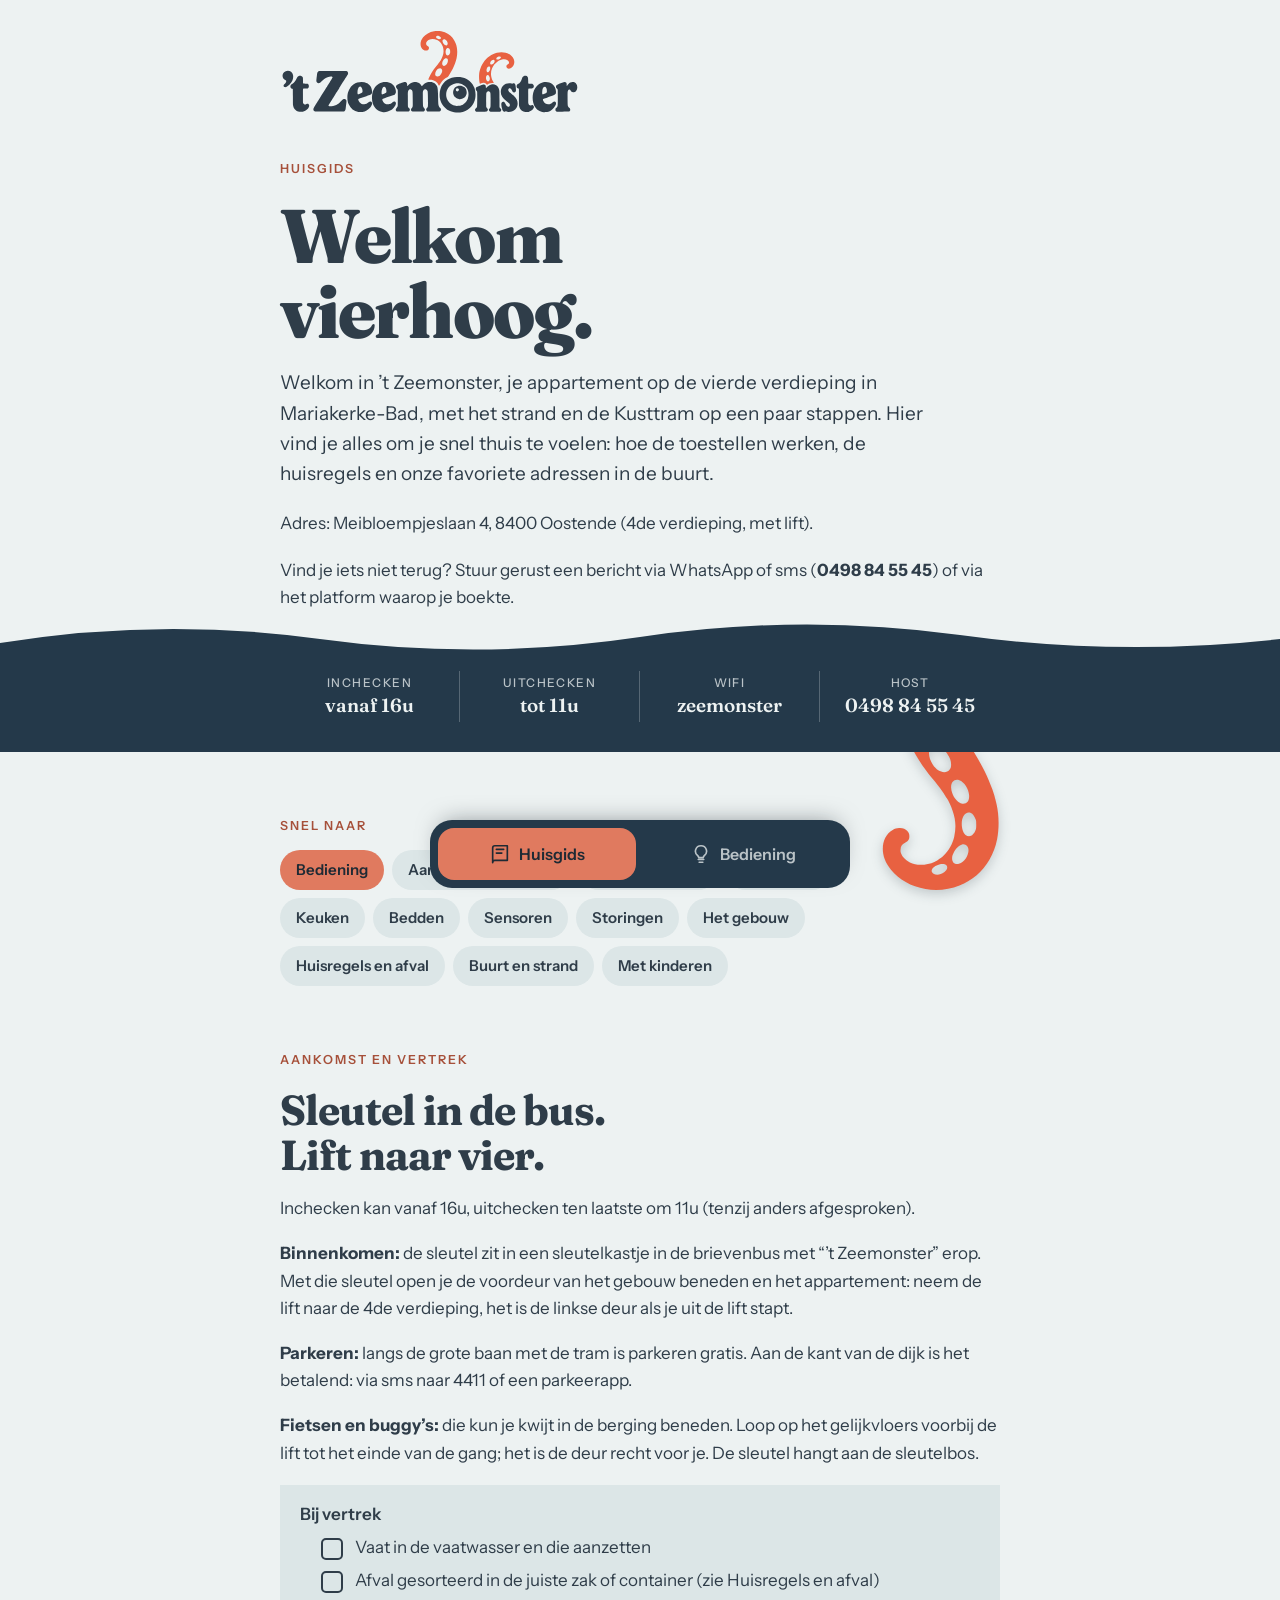
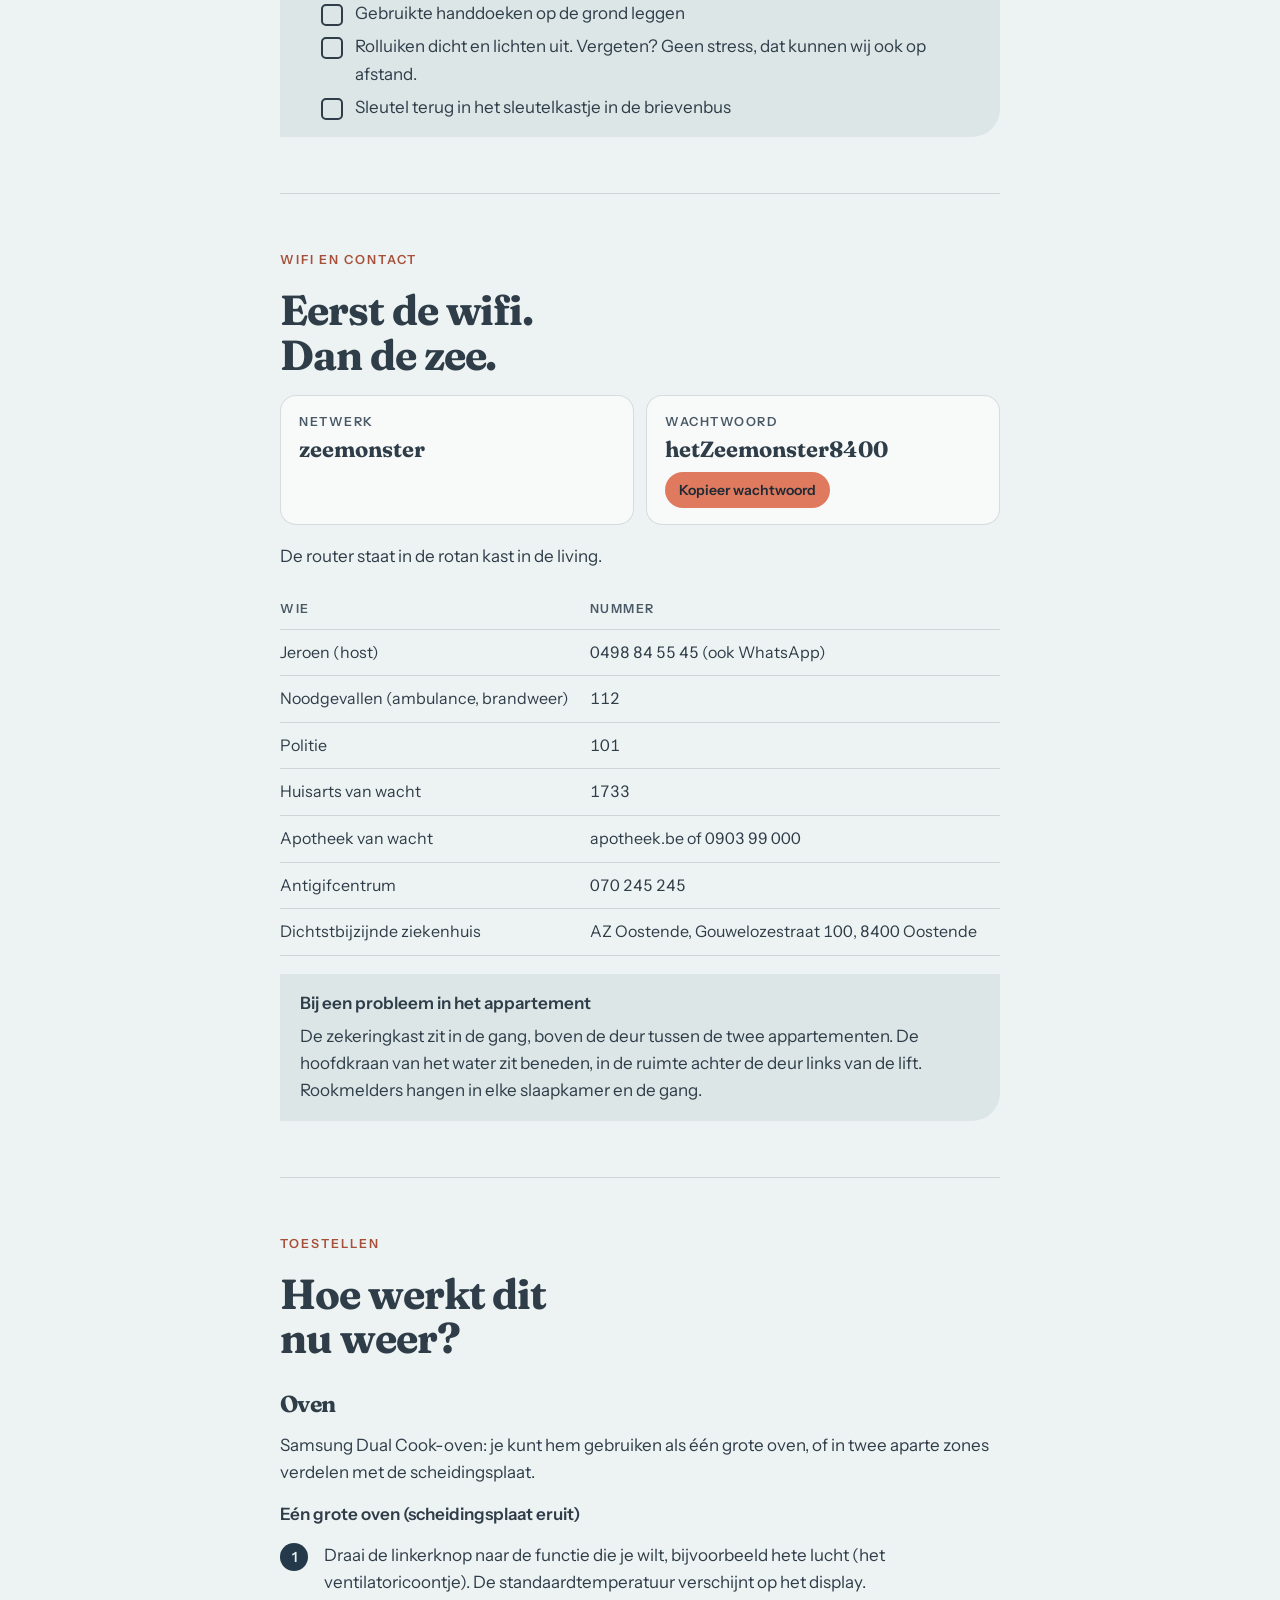
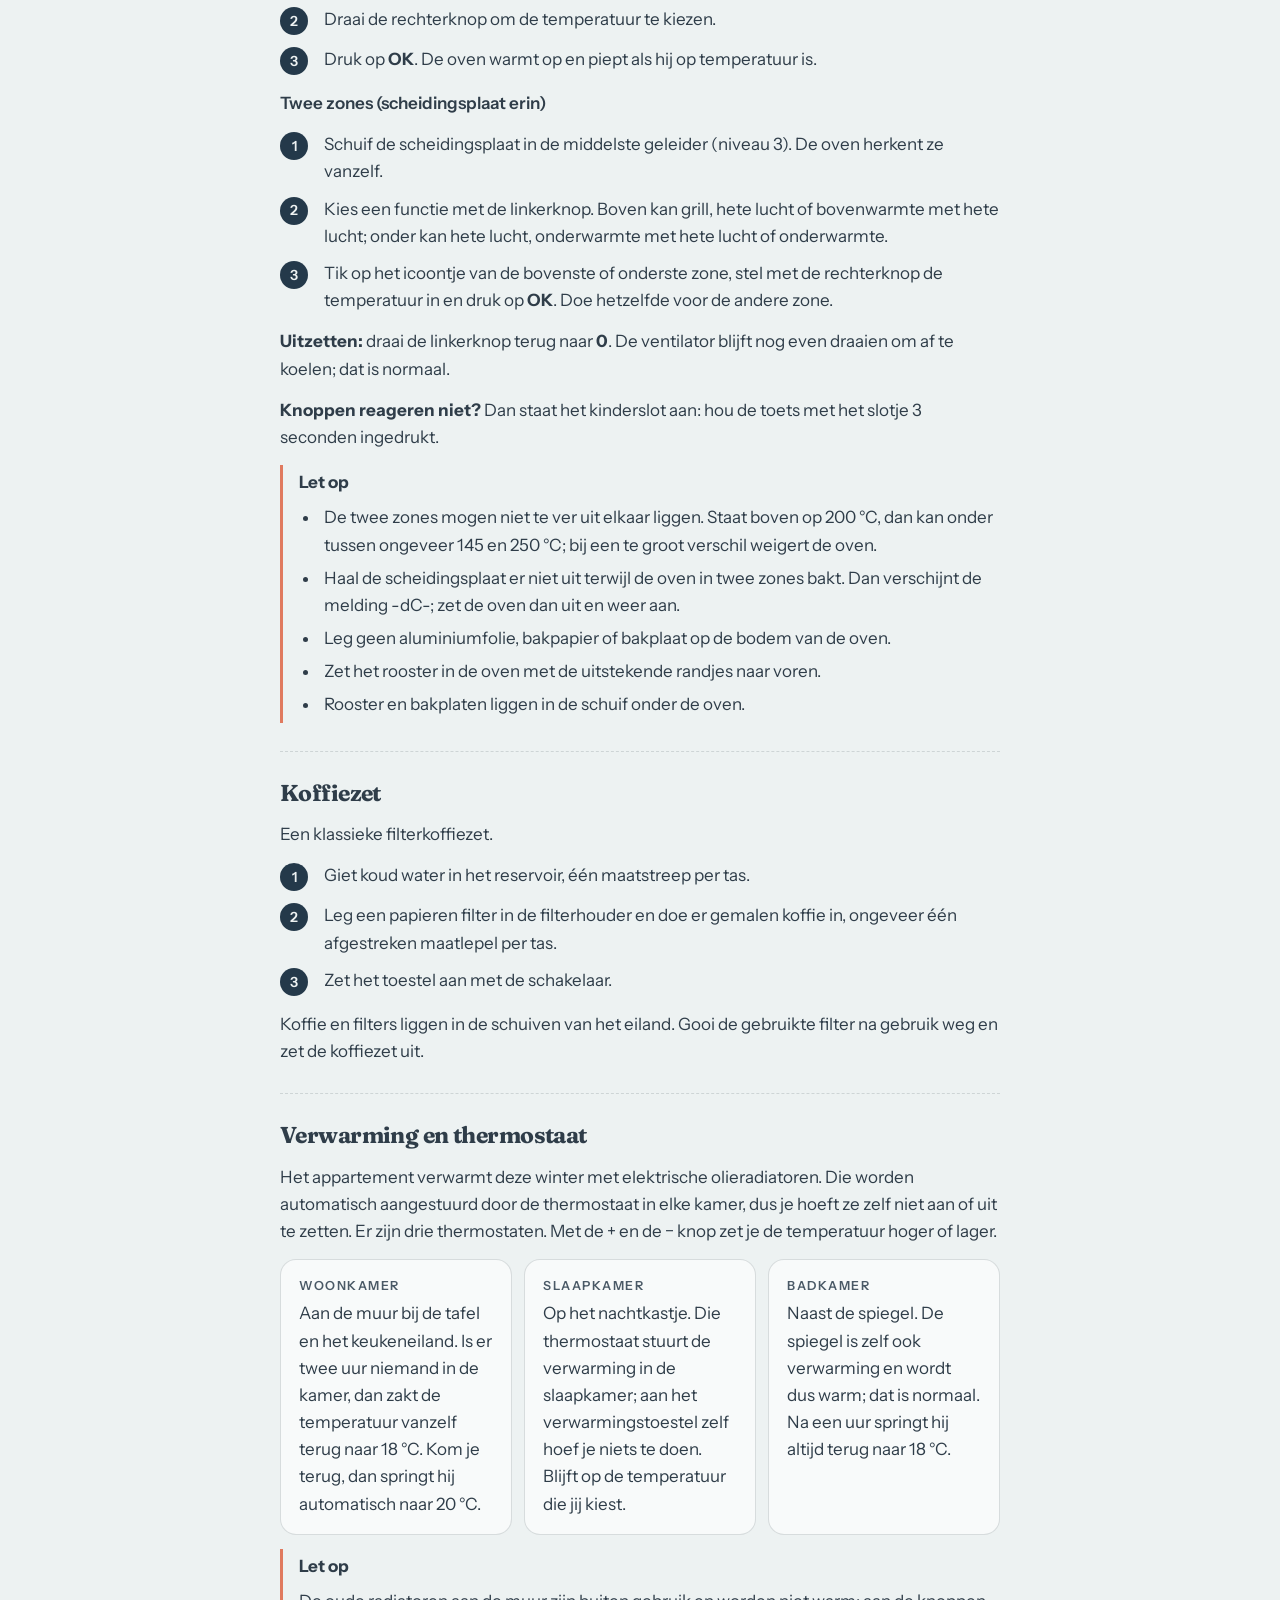
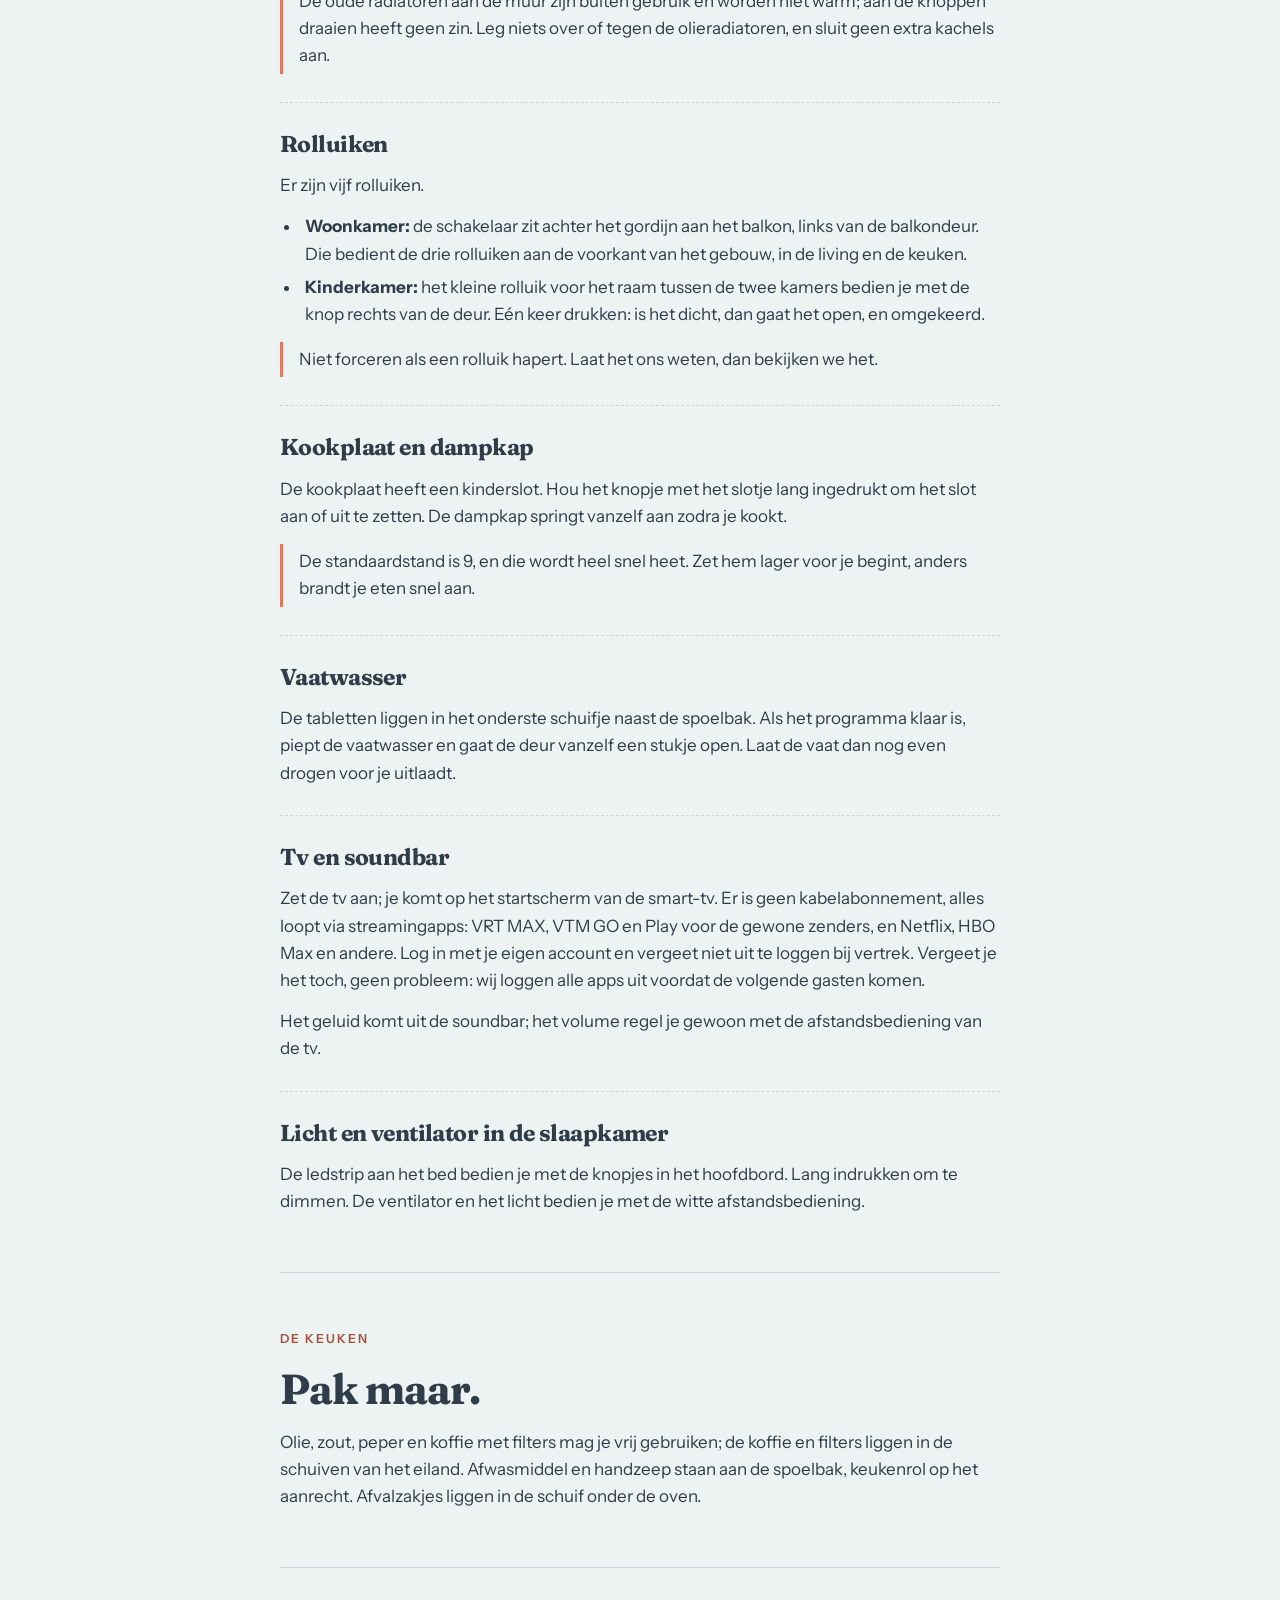
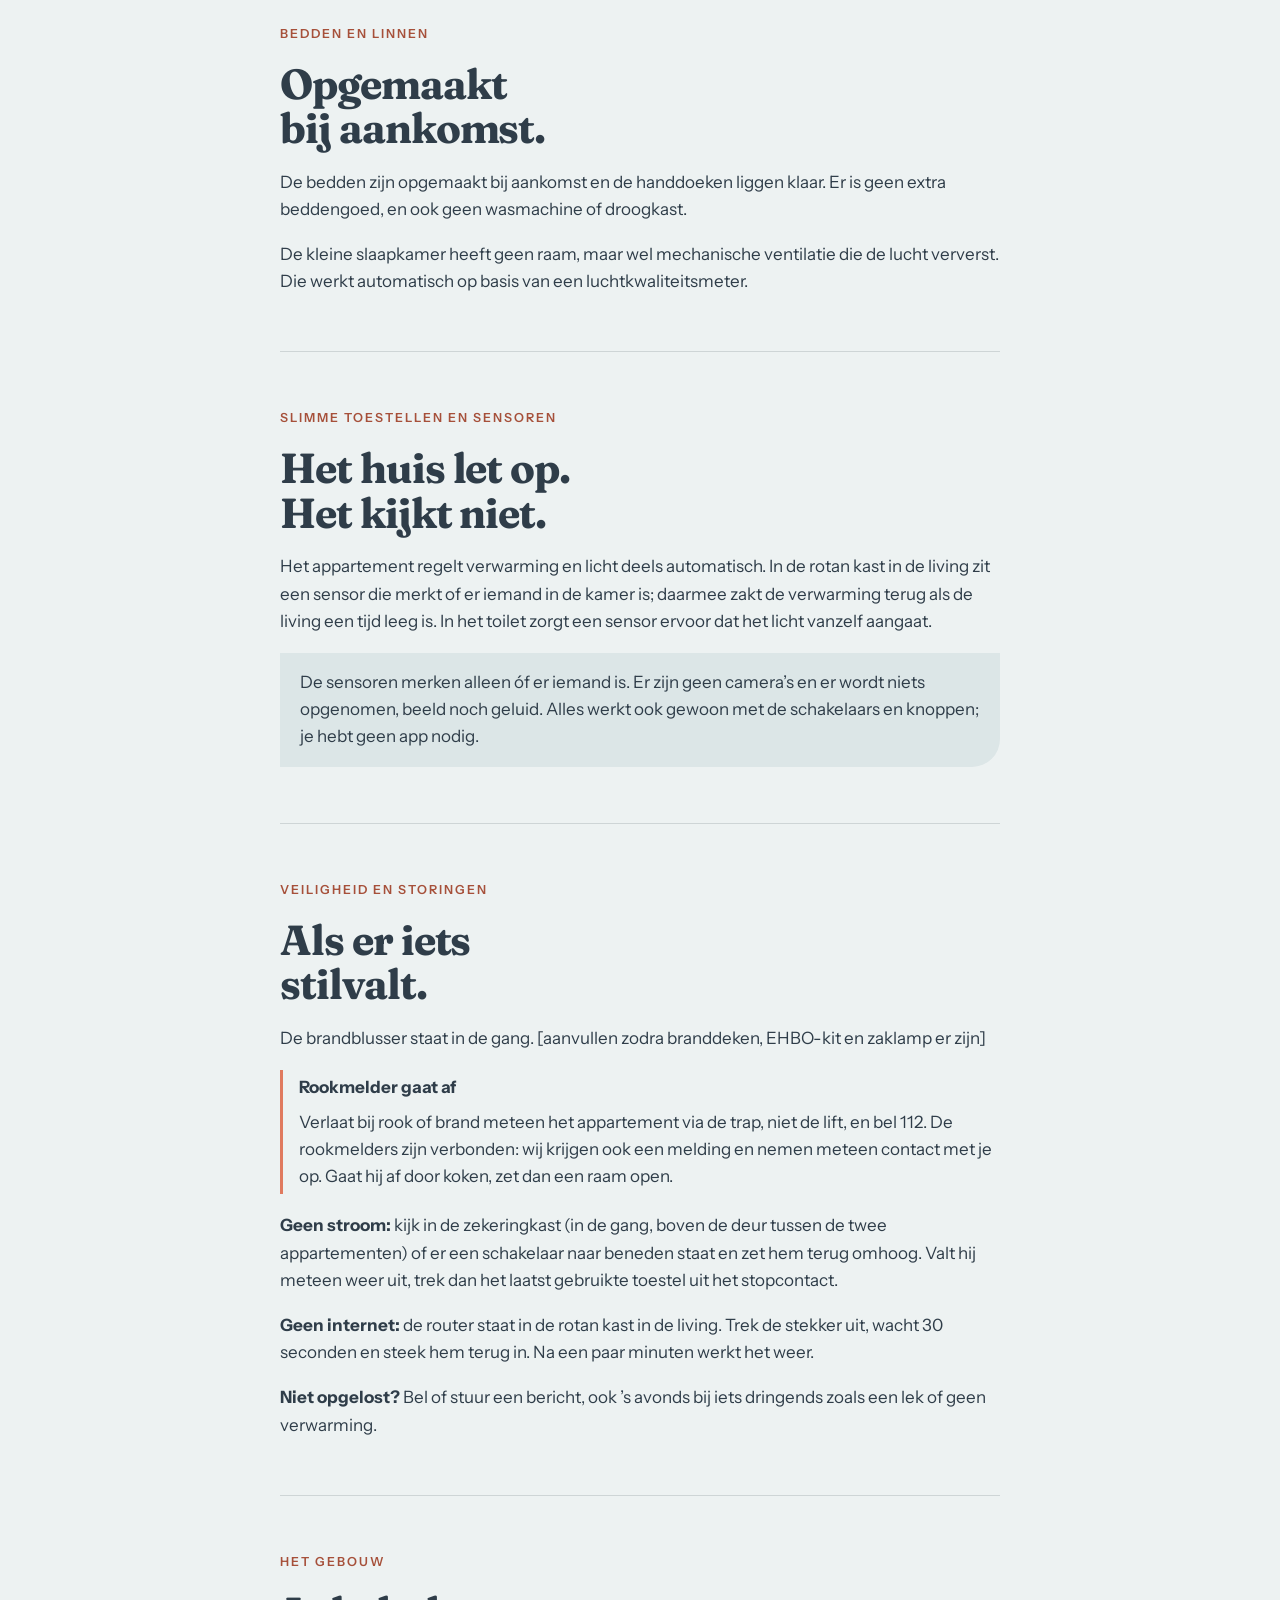
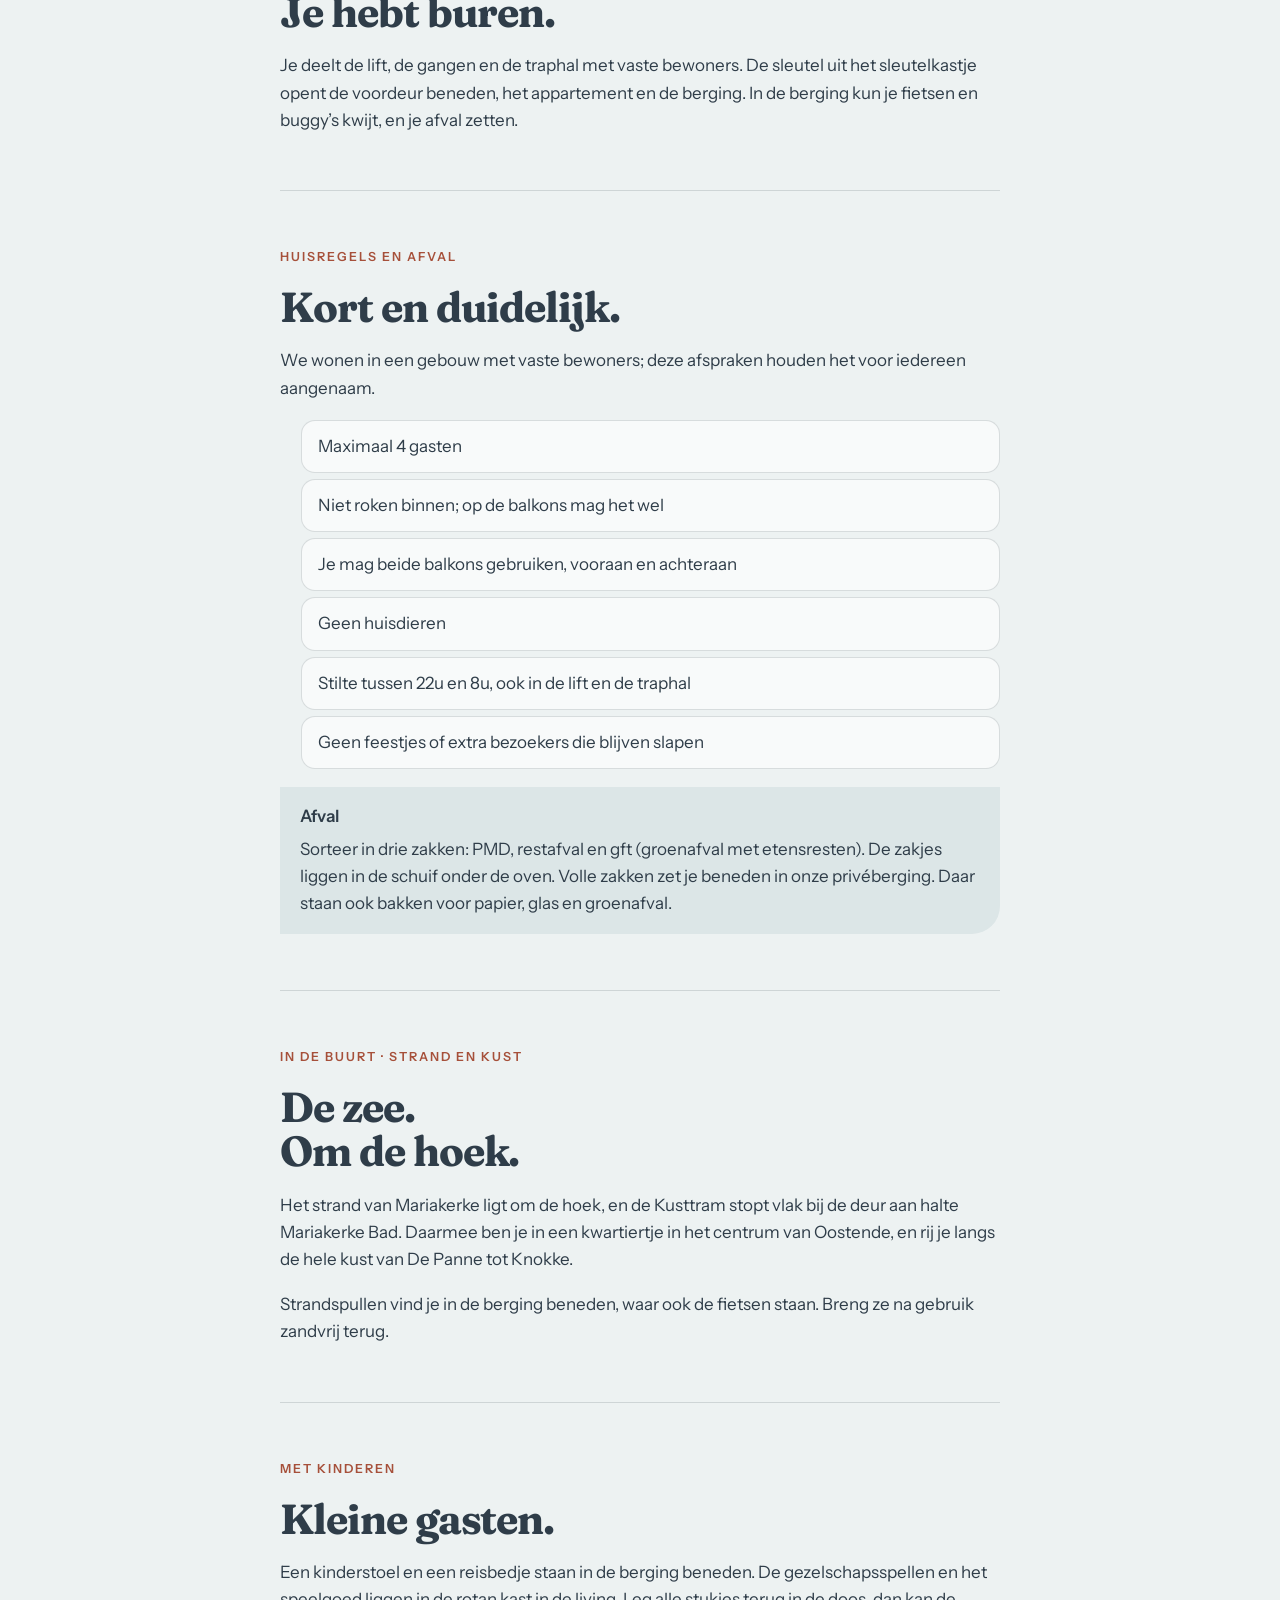
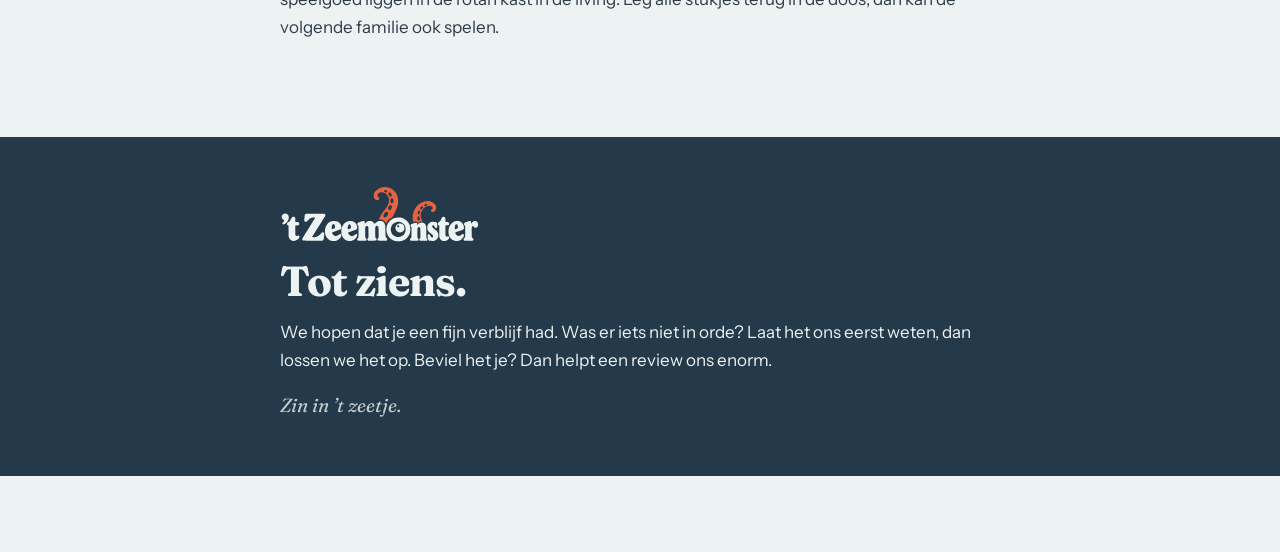
==== www/huisgids.html @ e513817e "feat: gastpagina integration Home Assistant integration that lets guests control a whitelisted set o" ====
<!doctype html><html><head><meta charset=utf8><meta name=viewport content="width=device-width,initial-scale=1,viewport-fit=cover"><style>:root{color-scheme:light;box-sizing:border-box;padding-top:env(safe-area-inset-top,0px);padding-bottom:env(safe-area-inset-bottom,0px)}html{scroll-padding-top:env(safe-area-inset-top,0px)}body{margin:0;padding:0;font:14px -apple-system,BlinkMacSystemFont,sans-serif;background:#fff;color:#000}img{max-width:100%}[hidden]:not([hidden=until-found i]){display:none!important}</style></head><body>
<title>Huisgids ’t Zeemonster</title>
<meta name="claude:viewport-fit-sides" content="cover">
<link rel="preconnect" href="https://fonts.googleapis.com">
<link rel="stylesheet" href="https://fonts.googleapis.com/css2?family=Fraunces:ital,opsz,wght,SOFT@0,9..144,400..900,0..100;1,9..144,400..900,0..100&family=Instrument+Sans:wght@400;500;600&display=swap">
<style>
/* Layout: één smalle leeskolom zoals een gids op tafel; navy band met feiten bovenaan, tentakel eronder, secties als rustige blokken met één accent */
:root{
  --bg:#EDF2F2; --surface:#DCE6E7; --card:#F8FAFA; --ink:#2F3D49; --ink-soft:#4A5966;
  --band:#24394A; --band-text:#EDF2F2; --coral:#E07A5F; --coral-ink:#1E2A34; --terra:#A6503A;
  --rule:rgba(47,61,73,.16); --mist:#B3C4C8;
  --f-display:'Fraunces',Georgia,'Times New Roman',serif;
  --f-body:'Instrument Sans','Helvetica Neue',Arial,system-ui,sans-serif;
}
@media (prefers-color-scheme: dark){:root:not([data-theme="light"]){
  --bg:#1B2A36; --surface:#22384A; --card:#263E51; --ink:#E6EEEF; --ink-soft:#B5C4CA;
  --band:#13212B; --band-text:#E6EEEF; --coral:#E8866C; --coral-ink:#1E2A34; --terra:#EE9A80;
  --rule:rgba(230,238,239,.16); --mist:#5F7884; color-scheme:dark }}
:root[data-theme="dark"]{
  --bg:#1B2A36; --surface:#22384A; --card:#263E51; --ink:#E6EEEF; --ink-soft:#B5C4CA;
  --band:#13212B; --band-text:#E6EEEF; --coral:#E8866C; --coral-ink:#1E2A34; --terra:#EE9A80;
  --rule:rgba(230,238,239,.16); --mist:#5F7884; color-scheme:dark }
*{box-sizing:border-box}
body{background:var(--bg);color:var(--ink);font-family:var(--f-body);font-size:17px;line-height:1.6;-webkit-font-smoothing:antialiased}
a{color:inherit}
:focus-visible{outline:2px solid var(--terra);outline-offset:3px;border-radius:4px}
.wrap{max-width:760px;margin:0 auto;padding-left:max(20px,env(safe-area-inset-left,0px));padding-right:max(20px,env(safe-area-inset-right,0px))}
h1,h2,h3{font-family:var(--f-display);font-variation-settings:'SOFT' 30,'WONK' 0;letter-spacing:-.025em;text-wrap:balance;margin:0}
h1{font-weight:800;font-size:clamp(44px,9vw,76px);line-height:.98}
h2{font-weight:700;font-size:clamp(30px,5.4vw,42px);line-height:1.06}
h3{font-weight:700;font-size:23px;line-height:1.2}
.label{font-size:12.5px;font-weight:600;letter-spacing:.16em;text-transform:uppercase;color:var(--terra);margin:0}
.dry{font-family:var(--f-display);font-style:italic;font-size:19px;color:var(--ink-soft);margin:0}
p{margin:0}
.logo{display:block;width:min(300px,70vw);height:auto;color:var(--ink)}
header.top{padding-block:28px 40px}
.hero{display:grid;gap:20px;margin-top:44px}
.hero p.lead{font-size:19px;max-width:34em}
/* band */
.band{position:relative;z-index:2;background:var(--band);color:var(--band-text)}
.band svg.wave{position:absolute;left:0;right:0;top:-38px;width:100%;height:40px;display:block}
.facts{display:grid;grid-template-columns:repeat(4,minmax(0,1fr));padding-block:20px 30px;font-family:var(--f-display);font-weight:600;font-size:19px;line-height:1.25;text-align:center}
.facts>div{padding:4px 10px;border-right:1px solid rgba(237,242,242,.25)}
.facts>div:last-child{border-right:0}
.facts small{display:block;font-family:var(--f-body);font-weight:500;font-size:12px;letter-spacing:.12em;text-transform:uppercase;opacity:.75;margin-bottom:4px}
.tentwrap{position:relative;z-index:1;height:0}
.tent{position:absolute;right:max(24px,calc(50% - 360px));top:-36px;width:118px;height:auto;transform-origin:50% 0;filter:drop-shadow(0 4px 6px rgba(20,33,43,.2))}
@media (prefers-reduced-motion:no-preference){.tent{animation:sway 5s ease-in-out infinite}@keyframes sway{0%,100%{transform:rotate(-3deg)}50%{transform:rotate(4deg)}}}
/* inhoud */
nav.toc{padding-block:64px 8px}
nav.toc ul{list-style:none;margin:14px 0 0;padding:0;display:flex;flex-wrap:wrap;gap:8px;max-width:calc(100% - 150px)}
nav.toc a{display:inline-flex;align-items:center;min-height:40px;padding:0 16px;border-radius:999px;background:var(--surface);text-decoration:none;font-size:15px;font-weight:600}
nav.toc a:hover{background:var(--mist)}
main{display:flex;flex-direction:column}
section.s{padding-block:56px;border-top:1px solid var(--rule);display:flex;flex-direction:column;gap:18px;scroll-margin-top:12px}
section.s:first-child{border-top:0}
.s ul,.s ol{margin:0;padding-left:1.25em;display:flex;flex-direction:column;gap:6px}
.s li{padding-left:.2em}
.note{background:var(--surface);border-radius:0 0 28px 0;padding:16px 20px;display:flex;flex-direction:column;gap:6px}
.note b{font-weight:600}
.sub{display:flex;flex-direction:column;gap:14px;padding-top:12px}
.sub+.sub{border-top:1px dashed var(--rule);padding-top:28px;margin-top:10px}
.mode{font-weight:600}
ol.steps{list-style:none;padding:0;counter-reset:st;gap:10px}
ol.steps li{counter-increment:st;position:relative;padding:0 0 0 44px;min-height:30px}
ol.steps li::before{content:counter(st);position:absolute;left:0;top:0;width:28px;height:28px;border-radius:999px;background:var(--band);color:var(--band-text);display:grid;place-items:center;font-size:14px;font-weight:600;margin-top:1px}
.check{list-style:none;padding:0}
.check li{position:relative;padding:0 0 0 34px}
.check li::before{content:"";position:absolute;left:0;top:0;width:18px;height:18px;border:2px solid var(--ink);border-radius:5px;margin-top:4px}
.key{display:grid;grid-template-columns:repeat(auto-fit,minmax(min(210px,100%),1fr));gap:12px}
.key>div{background:var(--card);border:1px solid var(--rule);border-radius:16px;padding:16px 18px;display:flex;flex-direction:column;gap:4px;min-width:0}
.key small{font-size:12.5px;font-weight:600;letter-spacing:.12em;text-transform:uppercase;color:var(--ink-soft)}
.key strong{font-family:var(--f-display);font-weight:700;font-size:22px;line-height:1.2;overflow-wrap:anywhere}
.copy{align-self:flex-start;margin-top:6px;min-height:36px;padding:0 14px;border-radius:999px;border:0;background:var(--coral);color:var(--coral-ink);font:600 14px var(--f-body);cursor:pointer}
.tablewrap{overflow-x:auto}
table{border-collapse:collapse;width:100%;font-size:16px}
th,td{text-align:left;padding:10px 12px 10px 0;border-bottom:1px solid var(--rule);vertical-align:top}
th{font-size:12.5px;font-weight:600;letter-spacing:.12em;text-transform:uppercase;color:var(--ink-soft)}
td:last-child{font-variant-numeric:tabular-nums}
.warn{border-left:3px solid var(--coral);padding:4px 0 4px 16px;display:flex;flex-direction:column;gap:8px}
.warn ul{gap:6px}
.rules{list-style:none;padding:0;display:grid;grid-template-columns:repeat(auto-fit,minmax(min(260px,100%),1fr));gap:10px}
.rules li{background:var(--card);border:1px solid var(--rule);border-radius:14px;padding:12px 16px}
footer{background:var(--band);color:var(--band-text);margin-top:40px}
footer .wrap{padding-block:48px 56px;display:flex;flex-direction:column;gap:16px}
footer .logo{color:var(--band-text);width:200px}
@media (max-width:620px){
  .facts{grid-template-columns:1fr 1fr;row-gap:14px}
  .facts>div:nth-child(2){border-right:0}
  .tent{width:84px}
  nav.toc ul{max-width:calc(100% - 96px)}
  section.s{padding-block:44px}
}
/* ===== Bediening ===== */
:root{--on:#E07A5F; --on-soft:rgba(224,122,95,.16); --on-text:#1E2A34; --tile:#F8FAFA; --tile-off:#E4ECED; --dim:#8A979F; --ok:#4E7F6A}
@media (prefers-color-scheme: dark){:root:not([data-theme="light"]){--on:#E8866C; --on-soft:rgba(232,134,108,.22); --on-text:#1E1612; --tile:#223646; --tile-off:#1E3040; --dim:#7F909A; --ok:#7FB59C}}
:root[data-theme="dark"]{--on:#E8866C; --on-soft:rgba(232,134,108,.22); --on-text:#1E1612; --tile:#223646; --tile-off:#1E3040; --dim:#7F909A; --ok:#7FB59C}
nav.toc a.toc-hot{background:var(--coral);color:var(--coral-ink)}
nav.toc a.toc-hot:hover{background:var(--coral);filter:brightness(1.05)}
#bediening-sectie{gap:22px}
.ctl-btn{font:600 15px var(--f-body);color:inherit;cursor:pointer;-webkit-tap-highlight-color:transparent}
.ctl-btn:disabled{cursor:default}
.quick{display:grid;grid-template-columns:1fr 1fr;gap:12px}
.quick button{min-height:96px;border-radius:22px 22px 22px 6px;border:0;background:var(--band);color:var(--band-text);display:flex;flex-direction:column;align-items:flex-start;justify-content:space-between;gap:10px;padding:16px 18px;text-align:left}
.quick button:nth-child(2){background:var(--surface);color:var(--ink);border-radius:22px 22px 6px 22px}
.quick button span.t{font-family:var(--f-display);font-weight:700;font-size:22px;line-height:1.1}
.quick button span.d{font-size:13px;opacity:.8;font-weight:500}
.quick svg{width:26px;height:26px}
.quick button:active{transform:scale(.98)}
.rooms{display:flex;flex-direction:column;gap:14px}
.room{background:var(--surface);border-radius:22px;padding:16px;display:flex;flex-direction:column;gap:12px}
.room-head{display:flex;align-items:center;justify-content:space-between;gap:10px}
.room-head h3{font-size:21px}
.room-off{min-height:44px;padding:0 14px;border-radius:999px;border:1px solid var(--rule);background:transparent;font-size:14px}
.grid{display:grid;grid-template-columns:repeat(auto-fill,minmax(min(150px,100%),1fr));gap:10px}
.tile{position:relative;background:var(--tile);border:1px solid var(--rule);border-radius:16px;min-width:0;display:flex;flex-direction:column}
.tile.light .main{min-height:76px;border:0;background:transparent;border-radius:16px;padding:12px 14px;display:flex;flex-direction:column;align-items:flex-start;justify-content:space-between;gap:8px;text-align:left;width:100%}
.tile .ic{width:24px;height:24px;color:var(--dim)}
.tile .lbl{font-weight:600;font-size:15px;line-height:1.2}
.tile .st{font-size:13px;color:var(--ink-soft);font-weight:500}
.tile.is-on{background:var(--on-soft);border-color:transparent}
.tile.is-on .ic{color:var(--on)}
.tile.is-on .main .dot{background:var(--on);box-shadow:0 0 12px var(--on)}
.dot{position:absolute;top:14px;right:14px;width:10px;height:10px;border-radius:999px;background:var(--rule)}
.dimrow{display:flex;align-items:center;gap:8px;padding:0 14px 12px}
.dimrow input{flex:1;min-width:0;accent-color:var(--on);height:28px}
.dimrow output{font-size:12.5px;color:var(--ink-soft);min-width:34px;text-align:right;font-variant-numeric:tabular-nums}
.tile.na{opacity:.55;background:var(--tile-off)}
.tile.na .st{color:var(--ink-soft)}
.tile.cover,.tile.climate,.radio{padding:12px 14px;gap:10px}
.tile.cover{grid-column:1 / -1}
.tile.light:not(.is-on) .dimrow{display:none}
.radio .ic{width:24px;height:24px;color:var(--ink-soft)}
.seg{display:grid;grid-template-columns:repeat(3,1fr);gap:6px}
.seg button{min-height:44px;border-radius:12px;border:1px solid var(--rule);background:transparent;font-size:14px}
.seg button[aria-pressed="true"]{background:var(--band);color:var(--band-text);border-color:transparent}
.bar{height:6px;border-radius:999px;background:var(--tile-off);overflow:hidden}
.bar i{display:block;height:100%;background:var(--ink-soft);border-radius:999px;transition:width .4s}
.tile.climate{grid-column:1 / -1}
.clim{display:grid;grid-template-columns:minmax(0,1fr) auto;align-items:center;gap:12px}
.clim .now{font-family:var(--f-display);font-weight:700;font-size:40px;line-height:1;font-variant-numeric:tabular-nums}
.clim .now{white-space:nowrap}.clim .now small{font-size:18px}
.clim .set{display:flex;align-items:center;gap:8px;justify-self:end}
.clim .set button{width:48px;height:48px;border-radius:999px;border:1px solid var(--rule);background:transparent;font-size:22px;line-height:1}
.clim .set output{min-width:64px;text-align:center;font-weight:600;font-size:18px;font-variant-numeric:tabular-nums}
.clim-foot{display:flex;align-items:center;justify-content:space-between;gap:10px}
.heat{font-size:13px;font-weight:600;color:var(--on);display:inline-flex;align-items:center;gap:6px}
.heat::before{content:"";width:8px;height:8px;border-radius:999px;background:var(--on)}
.idle{font-size:13px;color:var(--ink-soft)}
.toggle{min-height:44px;padding:0 16px;border-radius:999px;border:1px solid var(--rule);background:transparent;font-size:14px}
.toggle[aria-pressed="true"]{background:var(--on);color:var(--on-text);border-color:transparent}
.radio{background:var(--tile);border:1px solid var(--rule);border-radius:16px;display:flex;flex-direction:column}
.stations{display:flex;flex-wrap:wrap;gap:8px}
.stations button{min-height:44px;padding:0 14px;border-radius:999px;border:1px solid var(--rule);background:transparent;font-size:14px}
.stations button[aria-pressed="true"]{background:var(--on);color:var(--on-text);border-color:transparent}
.radio-row{display:flex;align-items:center;justify-content:space-between;gap:10px;flex-wrap:wrap}
.vol{display:flex;align-items:center;gap:8px}
.vol button{width:44px;height:44px;border-radius:999px;border:1px solid var(--rule);background:transparent;font-size:20px}
.vol output{min-width:44px;text-align:center;font-weight:600;font-variant-numeric:tabular-nums}
.playing{font-size:13px;color:var(--ink-soft)}
.offline{background:var(--surface);border-radius:0 0 28px 0;padding:20px;display:flex;flex-direction:column;gap:8px}
.offline b{font-family:var(--f-display);font-size:22px;font-weight:700}
.skel{display:flex;flex-direction:column;gap:12px}
.skel i{display:block;height:84px;border-radius:18px;background:var(--surface)}
.skel i:nth-child(1){height:96px}
@media (prefers-reduced-motion:no-preference){.skel i{animation:pulse 1.4s ease-in-out infinite}.skel i:nth-child(2){animation-delay:.15s}.skel i:nth-child(3){animation-delay:.3s}@keyframes pulse{50%{opacity:.5}}}
.toast{position:fixed;left:50%;transform:translateX(-50%);bottom:calc(84px + env(safe-area-inset-bottom,0px));z-index:30;background:var(--band);color:var(--band-text);border-radius:16px;padding:10px 10px 10px 16px;display:flex;align-items:center;gap:12px;box-shadow:0 12px 30px -10px rgba(10,20,28,.5);width:min(440px,calc(100% - 32px));justify-content:space-between;font-size:15px}
.toast button{white-space:nowrap;flex-shrink:0}
.toast button{min-height:40px;padding:0 14px;border-radius:999px;border:0;background:var(--coral);color:var(--coral-ink)}
.fab{position:fixed;z-index:20;right:max(16px,calc(env(safe-area-inset-right,0px) + 16px));bottom:calc(16px + env(safe-area-inset-bottom,0px));display:inline-flex;align-items:center;gap:8px;min-height:52px;padding:0 20px 0 16px;border-radius:999px;background:var(--coral);color:var(--coral-ink);text-decoration:none;font:600 16px var(--f-body);box-shadow:0 10px 24px -8px rgba(20,33,43,.45);transition:opacity .25s,transform .25s}
.fab svg{width:22px;height:22px}
.fab.hide{opacity:0;transform:translateY(12px);pointer-events:none}
.demo{border:1px dashed var(--rule);border-radius:14px;padding:12px 14px;display:flex;flex-direction:column;gap:8px;font-size:13px;color:var(--ink-soft)}
.demo div{display:flex;flex-wrap:wrap;gap:6px}
.demo button{min-height:36px;padding:0 12px;border-radius:999px;border:1px solid var(--rule);background:transparent;font:600 13px var(--f-body);color:var(--ink);cursor:pointer}
.demo button[aria-pressed="true"]{background:var(--ink);color:var(--bg)}
.sr{position:absolute;width:1px;height:1px;padding:0;margin:-1px;overflow:hidden;clip:rect(0 0 0 0);white-space:nowrap;border:0}
.gate{background:var(--surface);border-radius:0 0 28px 0;padding:22px 20px;display:flex;flex-direction:column;gap:8px}
.gate b{font-family:var(--f-display);font-variation-settings:'SOFT' 30,'WONK' 0;letter-spacing:-.02em;font-size:26px;font-weight:700;line-height:1.15}
.gate p{margin:0}
.gate-ic{width:44px;height:44px;border-radius:999px;background:var(--band);color:var(--band-text);display:grid;place-items:center}
.gate-ic .ic{width:22px;height:22px;color:inherit}
.gate-row{display:flex;gap:8px;margin-top:6px;flex-wrap:wrap}
.gate input{flex:1 1 180px;min-width:0;min-height:52px;padding:0 16px;border-radius:14px;border:1px solid var(--rule);background:var(--card);color:var(--ink);font:600 19px var(--f-body);letter-spacing:.06em;text-transform:uppercase}
.gate input:focus-visible{outline:2px solid var(--coral);outline-offset:2px}
.gate input[aria-invalid="true"]{border-color:var(--terra)}
.gate button{min-height:52px;padding:0 22px;border-radius:999px;border:0;background:var(--coral);color:var(--coral-ink);font-size:16px}
.gate button:disabled{opacity:.6}
.gate-err{min-height:1.6em;color:var(--terra);font-weight:600;font-size:15px}
.gate-again{align-self:flex-start;margin-top:6px;min-height:44px;padding:0 16px;border-radius:999px;border:1px solid var(--rule);background:transparent}
@media (prefers-color-scheme: dark){:root:not([data-theme="light"]) .gate-err{color:var(--coral)}}
:root[data-theme="dark"] .gate-err{color:var(--coral)}
@media (min-width:700px){.quick button{min-height:110px}.tile.climate,.tile.cover{grid-column:span 2}}

/* weergaves + tabbalk */
body{padding-bottom:calc(76px + env(safe-area-inset-bottom,0px))}
.tabbar{position:fixed;z-index:25;left:0;right:0;bottom:0;display:grid;grid-template-columns:1fr 1fr;gap:8px;background:var(--band);padding:8px max(12px,env(safe-area-inset-right,0px)) calc(8px + env(safe-area-inset-bottom,0px)) max(12px,env(safe-area-inset-left,0px));box-shadow:0 -8px 24px -12px rgba(10,20,28,.5)}
.tabbar a{display:flex;align-items:center;justify-content:center;gap:8px;min-height:52px;border-radius:16px;color:var(--band-text);text-decoration:none;font:600 16px var(--f-body);opacity:.75}
.tabbar a svg{width:22px;height:22px}
.tabbar a[aria-current="page"]{background:var(--coral);color:var(--coral-ink);opacity:1}
.ctl-top{padding-block:20px 0}
.logo-sm{width:150px}
.ctl-sec{border-top:0;padding-block:28px 40px}
.toast{bottom:calc(88px + env(safe-area-inset-bottom,0px))}
@media (min-width:700px){.tabbar{left:50%;right:auto;transform:translateX(-50%);bottom:calc(12px + env(safe-area-inset-bottom,0px));width:420px;border-radius:22px;padding:8px}}
</style>

<div id="view-gids">
<header class="top wrap">
  <svg class="logo" viewBox="4 17 1188 346" role="img" aria-label="’t Zeemonster"><path fill="#E86141" fill-rule="evenodd" d="M632.39 243.29C626.74 232.04 616.60 224.53 604.12 222.37C601.84 221.97 594.23 221.81 592.96 222.13C592.54 222.23 592.19 222.15 591.93 221.89C590.80 220.76 597.46 205.71 603.70 195.25C609.61 185.37 614.73 178.28 624.38 166.62C630.01 159.83 635.94 151.85 638.25 148.00C639.12 146.56 640.13 144.92 640.51 144.36C643.26 140.33 645.87 134.83 648.16 128.25C652.11 116.89 652.72 107.62 650.26 95.88C648.37 86.81 643.33 77.89 636.36 71.27C634.22 69.24 628.51 65.34 625.88 64.11C615.35 59.20 603.06 58.81 594.51 63.10C588.96 65.89 584.89 70.11 583.36 74.63C582.76 76.42 582.70 76.90 582.80 79.25C582.99 83.74 584.44 85.96 588.51 88.01C592.61 90.06 593.87 91.98 593.87 96.12C593.88 99.14 593.32 100.57 591.30 102.78C588.80 105.51 585.52 106.67 580.94 106.44C577.74 106.27 575.81 105.68 572.89 103.95C564.84 99.17 560.50 90.87 560.50 80.23C560.50 71.06 563.76 62.72 570.77 54.00C580.75 41.57 595.89 33.11 614.12 29.77C628.12 27.22 643.49 28.80 656.75 34.17C672.59 40.58 686.20 52.28 694.24 66.39C699.33 75.33 702.11 82.74 704.12 92.75C706.74 105.79 706.48 122.70 703.47 135.85C701.28 145.38 700.37 148.58 697.83 155.61C692.39 170.67 685.56 184.41 674.51 202.50C669.28 211.07 670.07 210.16 666.09 212.24C655.93 217.57 648.65 224.00 641.07 234.38C639.25 236.86 638.43 238.22 635.39 243.81C634.12 246.15 633.80 246.09 632.39 243.29ZM823.42 241.32C823.12 240.95 822.03 239.78 821.00 238.74C815.78 233.45 807.89 232.89 798.55 237.15C796.16 238.24 795.62 238.25 795.28 237.19C792.80 229.49 791.50 210.13 792.73 199.38C793.50 192.73 793.63 191.96 794.91 186.77C796.06 182.12 798.83 173.58 799.88 171.50C800.19 170.88 800.93 169.20 801.52 167.77C804.63 160.26 812.43 148.68 819.64 140.88C821.70 138.65 823.10 137.34 829.16 131.95C832.78 128.75 839.60 124.25 845.00 121.51C862.29 112.75 881.07 110.34 897.89 114.73C912.92 118.66 925.63 129.00 929.86 140.75C932.86 149.06 932.72 155.47 929.38 163.69C928.21 166.56 926.10 169.62 923.82 171.75C918.76 176.48 915.53 178.00 910.56 178.00C904.32 178.00 900.26 174.34 900.56 168.98C900.74 165.65 902.01 163.87 905.57 161.97C909.42 159.92 911.00 157.60 911.00 154.00C911.00 145.88 900.22 139.57 888.36 140.75C881.76 141.40 871.93 144.97 867.16 148.43C855.10 157.18 848.46 165.46 843.54 177.88C839.30 188.59 838.47 199.43 841.02 210.77C842.69 218.22 844.44 222.64 848.51 229.64C849.88 232.00 851.00 234.10 851.00 234.31C851.00 234.65 850.45 234.68 846.73 234.56C840.69 234.37 836.29 235.08 832.33 236.88C830.57 237.68 825.60 240.90 824.99 241.63C824.54 242.18 824.03 242.08 823.42 241.32ZM830.33 228.10C834.85 226.56 836.32 218.64 833.60 210.52C832.75 207.98 830.60 204.78 829.06 203.75C826.73 202.20 823.51 203.05 821.76 205.69C817.53 212.08 819.82 224.56 825.80 227.65C827.59 228.58 828.63 228.68 830.33 228.10ZM631.45 208.50C634.51 207.30 636.56 205.73 639.02 202.68C644.27 196.18 646.31 191.50 646.29 186.00C646.27 183.10 645.86 181.65 644.54 179.90C639.81 173.63 629.27 176.57 623.41 185.79C619.54 191.88 617.83 198.07 618.78 202.55C620.03 208.45 625.27 210.90 631.45 208.50ZM829.86 191.15C833.79 188.85 836.59 182.73 836.57 176.50C836.55 172.65 835.61 170.58 833.40 169.51C828.24 167.02 822.35 173.88 821.82 183.00C821.43 189.76 825.38 193.77 829.86 191.15ZM656.61 166.51C662.78 164.38 668.44 155.68 668.92 147.58C669.33 140.73 666.72 136.91 661.61 136.88C659.78 136.88 659.43 136.96 657.72 137.80C651.73 140.76 646.81 149.05 646.33 157.00C645.88 164.34 650.50 168.61 656.61 166.51ZM844.71 160.98C847.70 159.52 851.99 154.74 853.42 151.26C854.09 149.63 854.20 146.87 853.65 145.80C850.52 139.81 839.83 144.94 836.74 153.91C834.67 159.91 839.02 163.76 844.71 160.98ZM869.75 141.50C873.51 140.20 876.57 138.08 878.04 135.76C880.46 131.96 876.16 128.92 870.25 130.27C866.44 131.14 861.41 135.01 860.78 137.57C860.29 139.59 861.03 141.25 862.75 141.99C863.79 142.43 867.90 142.14 869.75 141.50ZM671.16 125.26C673.52 124.22 675.50 121.57 677.03 117.38C677.84 115.16 677.85 115.06 677.86 110.75C677.87 107.15 677.79 106.09 677.40 104.75C675.11 96.97 669.22 93.82 664.40 97.79C659.39 101.92 657.99 115.08 661.88 121.50C664.23 125.38 667.68 126.78 671.16 125.26ZM664.87 85.14C672.32 80.78 666.14 63.99 656.12 61.38C650.93 60.03 647.20 63.35 647.56 68.98C647.71 71.29 648.12 72.54 649.94 76.25C652.16 80.77 656.51 84.86 660.07 85.77C661.50 86.14 663.65 85.86 664.87 85.14ZM638.94 60.53C644.01 57.94 640.89 51.49 633.12 48.50C630.77 47.59 626.65 47.62 624.72 48.57C620.98 50.40 620.91 54.49 624.57 57.22C626.79 58.88 631.03 60.69 633.62 61.09C635.21 61.33 637.93 61.05 638.94 60.53Z"/><path fill="currentColor" fill-rule="evenodd" d="M700.62 351.73C690.77 350.97 681.98 348.49 672.70 343.85C655.99 335.49 643.06 319.11 638.23 300.18C634.95 287.35 635.43 270.20 639.38 258.12C644.48 242.55 653.03 231.25 666.65 222.06C676.37 215.50 690.90 211.24 704.88 210.84C719.10 210.43 731.06 212.93 742.87 218.80C751.22 222.94 760.67 231.55 766.37 240.21C770.03 245.76 773.74 253.47 775.47 259.12C778.51 269.12 779.27 284.29 777.24 294.88C775.96 301.52 773.80 307.97 770.95 313.62C765.00 325.43 758.04 333.24 747.00 340.49C734.65 348.61 716.66 352.97 700.62 351.73ZM412.38 350.22C393.38 348.42 377.76 335.41 371.36 316.07C367.65 304.84 367.05 288.71 369.87 275.62C371.42 268.42 373.37 263.35 377.02 256.96C386.35 240.60 402.60 231.00 420.93 231.00C430.49 231.00 439.55 233.59 446.43 238.29C449.21 240.19 454.20 245.13 456.03 247.81C459.92 253.50 462.67 261.67 462.93 268.38C463.14 273.77 462.32 276.40 459.53 279.23C457.30 281.50 455.45 282.37 445.62 285.76C432.13 290.41 426.52 292.34 420.38 294.42C412.10 297.22 409.87 298.11 409.37 298.83C408.32 300.33 409.64 304.65 412.45 308.93C418.43 318.02 427.30 321.38 437.62 318.47C442.20 317.18 444.06 316.07 448.58 311.97C452.72 308.21 455.24 307.19 458.25 308.08C463.65 309.67 464.66 316.33 460.61 323.70C459.35 325.99 455.08 332.12 453.62 333.72C451.45 336.11 446.21 340.74 443.98 342.23C435.27 348.08 422.87 351.21 412.38 350.22ZM1048.00 350.22C1040.88 349.66 1032.92 346.90 1026.76 342.83C1022.72 340.18 1017.67 335.08 1014.79 330.77C1004.89 315.97 1001.78 293.65 1006.86 273.86C1009.98 261.72 1016.90 249.75 1024.36 243.62C1031.20 237.99 1036.41 235.08 1043.55 232.91C1051.68 230.43 1063.11 230.49 1070.50 233.05C1075.22 234.68 1080.09 237.32 1083.08 239.86C1091.36 246.89 1096.53 257.73 1096.93 268.88C1097.13 274.56 1096.36 277.08 1093.57 279.87C1091.46 281.99 1090.19 282.61 1082.38 285.37C1080.72 285.95 1077.80 286.99 1075.88 287.69C1073.95 288.39 1071.36 289.29 1070.12 289.71C1068.89 290.12 1065.91 291.15 1063.50 291.99C1061.09 292.84 1057.21 294.15 1054.88 294.92C1049.86 296.57 1046.43 297.99 1045.57 298.80C1043.06 301.15 1049.23 312.36 1055.20 316.28C1058.96 318.74 1062.41 319.65 1067.21 319.43C1073.89 319.12 1078.37 316.98 1084.16 311.33C1086.83 308.73 1088.38 307.91 1090.64 307.91C1093.27 307.91 1095.38 309.35 1096.60 311.99C1097.38 313.68 1097.33 317.98 1096.52 320.25C1093.59 328.36 1084.72 339.01 1077.08 343.59C1071.10 347.17 1062.90 349.76 1056.38 350.12C1054.86 350.20 1053.01 350.31 1052.25 350.36C1051.49 350.41 1049.58 350.34 1048.00 350.22ZM314.34 349.61C296.82 347.12 283.44 336.33 275.52 318.31C272.32 311.01 270.78 302.52 270.76 292.09C270.75 284.68 271.37 279.55 273.15 272.48C274.94 265.33 278.61 257.80 283.47 251.25C285.36 248.71 292.38 241.78 294.45 240.42C299.75 236.93 304.83 234.51 310.01 233.02C323.99 228.99 336.90 229.87 348.62 235.64C352.57 237.58 354.54 239.03 358.07 242.62C363.25 247.89 366.00 253.32 367.58 261.38C368.98 268.49 369.02 271.58 367.76 275.16C366.88 277.65 363.93 280.66 361.49 281.55C360.88 281.77 358.41 282.65 356.00 283.50C353.59 284.35 350.05 285.61 348.12 286.31C346.20 287.01 341.08 288.73 336.75 290.13C322.85 294.64 316.01 297.17 314.62 298.32C313.70 299.08 313.69 299.11 313.82 300.52C314.06 303.18 317.09 308.95 319.81 311.91C324.44 316.98 331.28 319.84 337.67 319.40C344.14 318.95 349.21 316.55 354.79 311.30C358.19 308.10 359.78 307.46 363.02 307.98C367.27 308.67 369.66 313.42 368.36 318.59C367.29 322.89 363.97 328.74 360.34 332.77C351.90 342.12 342.91 347.14 330.62 349.39C327.46 349.97 317.77 350.10 314.34 349.61ZM975.25 349.75C969.92 348.86 965.84 347.35 962.25 344.93C957.43 341.68 953.19 335.46 951.64 329.38C950.20 323.72 950.22 324.20 950.30 289.86C950.39 253.55 950.68 257.36 947.69 256.50C944.11 255.47 942.80 254.50 941.66 252.03C940.77 250.12 940.88 245.41 941.85 243.31C942.64 241.60 943.96 240.23 945.89 239.11C948.33 237.70 952.75 234.20 954.33 232.43C956.22 230.32 959.50 225.15 960.36 222.93C960.69 222.07 961.60 219.52 962.38 217.25C963.17 214.98 963.97 212.79 964.18 212.38C968.22 204.39 981.34 204.00 985.25 211.75C986.50 214.23 986.54 214.61 986.84 225.56C987.12 235.99 987.12 235.99 987.82 236.68C988.51 237.38 988.51 237.38 995.45 237.50C1002.39 237.62 1002.39 237.62 1004.05 238.45C1011.06 241.90 1010.93 253.22 1003.86 256.02C1002.47 256.57 1001.94 256.61 995.74 256.74C989.97 256.86 989.01 256.93 988.43 257.32C986.88 258.33 986.98 256.36 986.98 285.91C986.99 303.21 987.08 313.36 987.24 314.22C988.13 318.90 989.99 321.85 992.94 323.28C994.75 324.17 997.21 324.07 1000.12 323.00C1002.83 322.01 1004.00 321.96 1005.61 322.77C1009.08 324.50 1010.59 329.03 1009.11 333.32C1008.15 336.11 1004.54 340.56 1001.27 342.98C999.40 344.37 993.22 347.54 990.90 348.30C986.89 349.62 978.90 350.36 975.25 349.75ZM907.88 349.59C905.32 349.20 902.96 348.61 901.41 347.96C898.14 346.58 898.29 346.60 896.38 347.52C893.10 349.10 890.39 348.79 887.98 346.57C885.95 344.68 885.01 342.68 883.63 337.25C880.21 323.77 879.61 316.60 881.63 313.12C883.16 310.48 885.34 309.17 888.17 309.20C891.86 309.23 893.36 310.59 896.15 316.43C899.27 322.97 901.57 325.90 905.05 327.76C909.27 330.01 913.38 328.11 914.25 323.50C914.57 321.81 914.20 319.53 913.37 318.10C911.71 315.24 909.16 312.90 901.50 307.22C881.87 292.66 875.20 278.16 879.77 260.00C882.21 250.30 889.10 242.35 898.59 238.29C905.60 235.29 914.45 234.86 921.32 237.18C924.02 238.09 924.02 238.09 925.67 237.24C930.47 234.79 934.72 236.88 936.33 242.50C937.54 246.72 938.97 261.47 938.51 265.03C937.84 270.29 935.00 273.01 930.53 272.69C927.07 272.45 925.17 270.63 923.38 265.86C920.90 259.26 917.76 255.94 914.00 255.92C909.05 255.88 906.54 261.18 909.06 266.30C910.28 268.76 912.52 271.16 917.08 274.87C919.03 276.46 921.48 278.46 922.52 279.32C923.57 280.17 925.31 281.55 926.39 282.38C927.48 283.20 930.23 285.73 932.52 288.00C937.07 292.52 938.95 295.05 941.44 300.01C946.96 311.01 946.15 325.49 939.45 335.31C934.47 342.62 927.07 347.38 918.00 349.13C915.94 349.53 909.39 349.83 907.88 349.59ZM81.25 349.10C73.60 348.17 66.25 343.93 61.61 337.78C58.60 333.78 56.94 329.80 55.81 323.88C55.15 320.38 55.15 320.38 55.01 289.54C54.88 258.71 54.88 258.71 54.21 258.14C53.81 257.79 52.90 257.44 51.91 257.26C45.51 256.05 42.89 248.55 46.82 242.71C47.92 241.07 48.97 240.18 51.43 238.80C53.86 237.43 58.26 233.87 60.20 231.68C63.83 227.59 65.95 224.29 69.74 216.80C72.98 210.38 73.77 209.38 76.76 207.92C81.16 205.77 85.67 205.68 89.61 207.68C92.18 208.98 93.32 210.24 94.31 212.89C94.85 214.32 94.87 214.80 95.00 225.02C95.10 233.74 95.19 235.75 95.48 236.10C96.37 237.17 96.99 237.26 104.57 237.46C111.21 237.63 111.98 237.70 113.03 238.17C116.84 239.89 118.83 244.48 118.06 249.76C117.61 252.86 116.43 254.64 113.82 256.17C112.62 256.88 112.62 256.88 104.75 257.00C97.03 257.12 96.86 257.14 96.07 257.70C95.55 258.07 95.17 258.62 95.00 259.26C94.82 259.93 94.76 268.55 94.80 286.43C94.88 312.62 94.88 312.62 95.49 314.31C96.64 317.50 98.91 319.69 101.67 320.26C103.67 320.68 105.65 320.14 108.50 318.42C113.84 315.18 118.30 317.09 119.31 323.04C120.04 327.40 117.28 333.18 111.90 338.56C107.69 342.77 100.71 346.63 94.12 348.39C91.90 348.98 91.10 349.07 86.88 349.13C84.26 349.17 81.73 349.15 81.25 349.10ZM781.79 348.24C778.48 347.57 775.89 344.07 776.37 340.93C776.82 338.00 777.46 337.05 780.99 334.01C782.81 332.44 783.73 330.76 784.40 327.75C784.90 325.54 785.14 311.43 785.12 285.75C785.11 267.49 785.25 268.46 782.23 265.10C779.57 262.14 779.13 261.16 779.13 258.25C779.12 255.41 779.81 253.70 781.61 252.04C783.20 250.57 786.08 249.26 797.75 244.70C809.89 239.96 813.98 239.69 817.25 243.42C818.84 245.22 819.08 246.15 819.24 250.98C819.33 253.90 819.47 255.37 819.66 255.43C819.82 255.48 820.96 254.36 822.19 252.95C826.75 247.73 829.39 245.53 833.62 243.42C843.02 238.75 851.58 238.88 859.86 243.81C866.13 247.55 870.53 254.50 872.24 263.37C873.09 267.76 873.24 273.66 873.25 301.79C873.25 328.36 873.26 328.72 873.77 330.39C874.47 332.65 875.20 333.68 877.36 335.46C879.71 337.38 880.28 338.49 880.28 341.12C880.28 343.46 879.73 344.74 878.09 346.25C875.63 348.52 877.19 348.38 855.62 348.38C836.62 348.38 836.62 348.38 835.19 347.67C832.65 346.42 831.25 344.15 831.25 341.25C831.25 338.84 831.84 337.61 834.02 335.48C836.12 333.41 836.78 332.34 837.42 329.95C837.80 328.54 837.86 326.04 837.94 306.25C838.05 278.98 837.87 275.64 835.99 271.83C834.70 269.20 831.72 267.25 829.00 267.25C825.59 267.25 822.16 270.68 821.06 275.18C820.53 277.39 820.25 326.89 820.76 329.25C821.23 331.41 822.15 332.96 824.24 335.12C826.86 337.82 827.12 338.37 827.12 341.00C827.12 344.26 825.70 346.49 822.76 347.85C821.64 348.37 821.38 348.38 802.25 348.41C791.59 348.44 782.39 348.36 781.79 348.24ZM1101.74 348.24C1098.90 347.91 1096.96 346.66 1095.55 344.27C1094.93 343.21 1094.88 342.91 1094.88 340.38C1094.88 336.83 1095.41 335.73 1098.38 333.23C1101.38 330.71 1102.25 329.32 1103.26 325.52C1104.05 322.58 1104.28 312.40 1104.18 286.12C1104.10 264.97 1104.06 263.01 1103.65 261.64C1102.97 259.35 1102.45 258.53 1100.37 256.50C1097.61 253.79 1097.13 252.76 1097.13 249.62C1097.12 245.69 1098.16 244.02 1102.09 241.66C1103.79 240.63 1111.61 237.15 1115.44 235.72C1116.92 235.16 1119.53 234.11 1121.25 233.38C1129.80 229.74 1134.92 229.78 1137.67 233.50C1139.07 235.40 1139.31 236.56 1139.48 242.12C1139.61 246.56 1139.67 247.13 1140.05 247.20C1140.34 247.26 1140.66 246.91 1141.09 246.08C1143.98 240.38 1148.83 235.36 1153.88 232.81C1158.87 230.30 1165.28 230.06 1169.91 232.23C1177.91 235.97 1182.08 244.10 1181.22 254.25C1180.77 259.51 1179.04 263.58 1175.82 267.02C1173.44 269.54 1171.08 270.78 1167.50 271.39C1161.40 272.43 1157.45 270.40 1154.91 264.93C1153.22 261.30 1151.42 260.10 1148.82 260.88C1146.45 261.58 1144.71 263.91 1143.72 267.71C1142.94 270.67 1142.74 277.96 1142.88 297.62C1143.05 321.47 1143.30 324.74 1145.15 328.26C1146.28 330.42 1147.37 331.68 1149.35 333.13C1152.21 335.23 1153.50 337.53 1153.50 340.50C1153.50 344.18 1150.91 347.25 1147.04 348.16C1145.46 348.53 1104.84 348.61 1101.74 348.24ZM167.00 348.00C141.88 347.88 141.88 347.88 140.60 347.20C136.88 345.24 135.14 340.80 136.40 336.48C136.96 334.56 139.42 329.96 143.08 324.00C144.81 321.18 147.27 317.15 148.55 315.04C149.83 312.93 151.48 310.29 152.22 309.16C152.97 308.04 154.14 306.17 154.83 305.00C155.52 303.83 156.95 301.52 158.01 299.88C159.07 298.23 161.82 293.84 164.12 290.12C166.42 286.41 169.07 282.19 170.00 280.75C170.93 279.31 172.11 277.39 172.64 276.50C173.16 275.61 174.32 273.75 175.21 272.38C177.97 268.13 180.22 264.54 182.82 260.27C184.19 258.01 186.28 254.69 187.45 252.89C188.63 251.09 190.23 248.56 191.01 247.25C192.63 244.53 196.49 238.46 198.23 235.88C198.88 234.91 199.84 233.39 200.37 232.50C200.90 231.61 202.42 229.19 203.76 227.12C212.37 213.87 212.94 212.65 211.37 210.79C209.51 208.58 199.75 209.00 192.23 211.61C182.34 215.04 175.64 219.88 167.84 229.25C163.45 234.51 161.63 235.62 157.38 235.62C154.10 235.62 152.54 235.05 150.62 233.14C147.70 230.21 147.30 227.34 148.51 218.00C148.79 215.85 149.87 206.77 150.26 203.25C151.24 194.43 151.90 192.30 154.36 190.04C155.73 188.78 157.05 188.10 159.05 187.63C161.44 187.07 264.17 187.06 266.33 187.62C272.07 189.12 274.56 193.38 273.13 199.23C272.69 201.01 272.53 201.30 267.42 209.30C266.57 210.63 265.09 212.99 264.12 214.53C263.16 216.08 260.98 219.49 259.28 222.11C257.57 224.73 255.48 228.00 254.63 229.38C251.88 233.83 240.74 251.55 239.00 254.25C238.07 255.69 235.48 259.86 233.25 263.50C231.02 267.14 228.92 270.49 228.59 270.93C228.25 271.38 226.89 273.53 225.55 275.70C224.22 277.88 222.13 281.23 220.92 283.15C219.71 285.06 217.26 288.99 215.47 291.88C213.68 294.76 211.62 298.02 210.88 299.12C210.15 300.23 208.52 302.81 207.25 304.88C204.68 309.04 203.36 311.14 200.42 315.75C195.56 323.36 195.29 324.09 196.80 325.60C198.31 327.11 201.28 327.47 207.62 326.90C217.75 325.99 224.35 323.66 232.94 317.97C237.91 314.67 241.46 311.46 247.24 305.02C251.02 300.80 251.81 300.11 254.14 298.93C258.73 296.61 264.03 298.15 266.23 302.45C267.46 304.87 267.44 308.63 266.11 318.93C265.77 321.65 265.09 327.02 264.62 330.88C264.14 334.73 263.57 338.66 263.35 339.62C262.23 344.42 258.98 347.47 254.54 347.90C252.59 348.09 197.56 348.15 167.00 348.00ZM472.88 348.01C467.76 347.88 467.30 347.83 466.30 347.30C463.52 345.82 462.25 343.70 462.25 340.55C462.25 338.15 463.20 336.26 465.72 333.65C468.91 330.33 469.74 328.64 470.25 324.41C470.68 320.75 470.74 266.29 470.31 263.82C469.74 260.52 469.18 259.45 466.61 256.73C463.84 253.80 463.07 252.04 463.32 249.16C463.61 245.65 465.10 243.39 468.18 241.82C473.28 239.20 491.61 231.99 495.43 231.10C497.87 230.53 501.24 230.70 502.86 231.49C506.46 233.24 507.75 236.25 507.75 242.92C507.75 247.73 508.06 248.03 510.18 245.30C515.43 238.53 523.47 233.30 531.48 231.47C534.26 230.83 540.34 230.58 543.32 230.98C551.04 232.01 558.71 237.12 563.51 244.44C564.52 245.98 565.48 247.25 565.64 247.25C565.80 247.25 567.61 245.59 569.65 243.56C575.23 238.02 578.58 235.72 584.81 233.14C589.43 231.23 591.61 230.87 598.38 230.90C604.02 230.91 604.52 230.95 606.81 231.57C613.45 233.35 619.56 237.66 623.46 243.33C628.19 250.20 629.25 256.17 629.75 278.75C630.66 319.47 630.84 321.68 633.76 327.67C634.83 329.89 635.34 330.58 637.64 332.99C640.90 336.41 641.37 337.32 641.37 340.25C641.38 342.77 640.66 344.38 638.80 346.02C636.39 348.14 637.64 348.03 613.62 348.12C591.27 348.20 588.96 348.12 587.25 347.25C584.26 345.73 582.87 343.46 582.88 340.12C582.88 337.32 583.29 336.46 585.99 333.58C589.93 329.36 590.00 329.02 590.00 313.76C589.99 289.86 589.38 270.89 588.51 267.90C587.48 264.34 585.60 261.83 583.00 260.55C580.99 259.56 577.75 259.57 575.72 260.56C572.59 262.10 570.53 265.34 569.84 269.83C569.46 272.27 569.55 289.79 570.10 321.12C570.22 327.99 570.83 329.74 574.43 333.58C577.18 336.52 577.88 337.92 577.87 340.51C577.86 343.75 576.35 346.03 573.26 347.47C571.88 348.12 571.88 348.12 550.62 348.05C538.94 348.02 529.04 347.92 528.62 347.84C527.35 347.58 525.63 346.58 524.69 345.53C523.13 343.81 522.88 343.13 522.88 340.62C522.87 337.70 523.53 336.24 526.00 333.62C528.02 331.49 528.78 330.02 529.37 327.16C529.72 325.40 529.75 322.76 529.62 303.03C529.38 267.49 529.21 265.85 525.47 262.39C520.69 257.97 514.08 259.83 511.65 266.29C510.25 270.02 510.22 270.74 510.32 299.51C510.42 328.31 510.38 327.55 511.87 330.50C512.26 331.27 513.40 332.66 514.62 333.86C515.87 335.09 516.97 336.45 517.39 337.27C519.27 340.97 517.40 345.69 513.29 347.58C512.13 348.12 512.01 348.13 495.25 348.13C485.97 348.14 475.90 348.08 472.88 348.01ZM712.68 325.36C719.63 324.34 724.52 322.51 730.51 318.68C734.99 315.80 736.44 314.52 739.87 310.38C744.00 305.39 746.13 301.61 747.96 296.09C753.09 280.57 750.59 263.16 741.63 252.12C735.09 244.07 726.30 238.77 715.83 236.59C710.98 235.58 703.63 235.58 698.63 236.58C679.71 240.39 666.71 253.26 662.72 272.12C661.93 275.83 661.85 285.11 662.58 288.50C664.67 298.29 667.42 304.21 672.84 310.53C676.52 314.83 677.12 315.36 681.30 318.13C687.44 322.19 693.12 324.39 699.62 325.25C700.86 325.41 702.04 325.58 702.25 325.62C703.51 325.87 710.36 325.70 712.68 325.36ZM713.88 298.73C707.39 298.22 702.28 295.77 697.04 290.66C693.78 287.48 692.54 285.41 690.87 280.38C688.81 274.19 689.06 267.98 691.62 261.69C693.55 256.93 695.56 254.33 699.88 251.02C702.97 248.63 703.64 248.23 706.09 247.25C715.78 243.37 726.59 245.23 734.57 252.15C740.67 257.43 744.09 266.53 743.22 275.16C742.50 282.30 738.72 288.98 732.99 293.24C727.27 297.49 721.01 299.29 713.88 298.73ZM1051.32 277.85C1056.96 275.58 1059.11 274.33 1060.19 272.69C1060.88 271.66 1060.88 271.66 1060.86 266.89C1060.85 261.35 1060.31 258.57 1058.53 254.91C1056.76 251.28 1054.93 249.72 1052.39 249.70C1050.64 249.68 1049.53 250.26 1047.87 252.05C1044.60 255.58 1042.85 261.74 1042.37 271.38C1042.14 275.93 1042.52 278.93 1043.40 279.70C1044.34 280.52 1045.13 280.33 1051.32 277.85ZM413.32 278.47C417.86 276.85 422.38 274.74 423.72 273.61C425.02 272.52 425.32 271.66 425.45 268.72C425.88 258.50 421.61 249.53 416.30 249.51C412.22 249.48 408.77 254.90 406.85 264.34C406.34 266.84 406.10 275.71 406.48 277.56C406.80 279.06 407.59 280.00 408.54 280.00C408.80 280.00 410.95 279.31 413.32 278.47ZM315.89 278.91C325.32 275.68 329.83 273.17 330.50 270.77C330.90 269.33 330.79 264.87 330.28 261.75C328.35 250.00 322.12 245.11 316.62 251.05C312.95 255.01 310.39 264.93 310.86 273.38C311.20 279.62 311.82 280.30 315.89 278.91ZM708.92 267.48C712.44 265.77 713.62 260.82 711.20 257.89C707.41 253.30 700.24 255.80 700.25 261.71C700.26 266.25 704.98 269.39 708.92 267.48ZM22.11 251.16C19.52 250.31 18.12 248.36 18.13 245.62C18.14 243.28 18.45 242.76 22.14 238.96C25.61 235.36 26.37 234.35 27.44 231.88C29.67 226.69 29.19 225.11 24.71 222.92C17.41 219.34 13.98 213.98 13.98 206.12C13.97 198.36 17.68 192.40 24.64 188.97C37.47 182.65 51.83 188.86 55.24 202.20C58.30 214.21 53.46 228.72 42.63 239.97C39.56 243.15 34.47 247.45 32.16 248.80C28.49 250.95 24.39 251.91 22.11 251.16Z"/></svg>
  <div class="hero">
    <p class="label">Huisgids</p>
    <h1>Welkom<br>vierhoog.</h1>
    <p class="lead">Welkom in ’t Zeemonster, je appartement op de vierde verdieping in Mariakerke-Bad, met het strand en de Kusttram op een paar stappen. Hier vind je alles om je snel thuis te voelen: hoe de toestellen werken, de huisregels en onze favoriete adressen in de buurt.</p>
    <p>Adres: Meibloempjeslaan 4, 8400 Oostende (4de verdieping, met lift).</p>
    <p>Vind je iets niet terug? Stuur gerust een bericht via WhatsApp of sms (<b>0498 84 55 45</b>) of via het platform waarop je boekte.</p>
  </div>
</header>

<div class="band">
  <svg class="wave" viewBox="0 0 1440 40" preserveAspectRatio="none" aria-hidden="true"><path d="M0,30 Q180,4 360,26 T720,24 T1080,22 T1440,26 V40 H0 Z" fill="var(--band)"/></svg>
  <div class="wrap facts">
    <div><small>Inchecken</small>vanaf 16u</div>
    <div><small>Uitchecken</small>tot 11u</div>
    <div><small>Wifi</small>zeemonster</div>
    <div><small>Host</small>0498 84 55 45</div>
  </div>
</div>
<div class="tentwrap" aria-hidden="true"><svg class="tent" viewBox="559.5 26.2 148.2 220.9"><g transform="translate(0 273.3) scale(1 -1)"><path fill="#E86141" fill-rule="evenodd" d="M632.39 243.29C626.74 232.04 616.60 224.53 604.12 222.37C601.84 221.97 594.23 221.81 592.96 222.13C592.54 222.23 592.19 222.15 591.93 221.89C590.80 220.76 597.46 205.71 603.70 195.25C609.61 185.37 614.73 178.28 624.38 166.62C630.01 159.83 635.94 151.85 638.25 148.00C639.12 146.56 640.13 144.92 640.51 144.36C643.26 140.33 645.87 134.83 648.16 128.25C652.11 116.89 652.72 107.62 650.26 95.88C648.37 86.81 643.33 77.89 636.36 71.27C634.22 69.24 628.51 65.34 625.88 64.11C615.35 59.20 603.06 58.81 594.51 63.10C588.96 65.89 584.89 70.11 583.36 74.63C582.76 76.42 582.70 76.90 582.80 79.25C582.99 83.74 584.44 85.96 588.51 88.01C592.61 90.06 593.87 91.98 593.87 96.12C593.88 99.14 593.32 100.57 591.30 102.78C588.80 105.51 585.52 106.67 580.94 106.44C577.74 106.27 575.81 105.68 572.89 103.95C564.84 99.17 560.50 90.87 560.50 80.23C560.50 71.06 563.76 62.72 570.77 54.00C580.75 41.57 595.89 33.11 614.12 29.77C628.12 27.22 643.49 28.80 656.75 34.17C672.59 40.58 686.20 52.28 694.24 66.39C699.33 75.33 702.11 82.74 704.12 92.75C706.74 105.79 706.48 122.70 703.47 135.85C701.28 145.38 700.37 148.58 697.83 155.61C692.39 170.67 685.56 184.41 674.51 202.50C669.28 211.07 670.07 210.16 666.09 212.24C655.93 217.57 648.65 224.00 641.07 234.38C639.25 236.86 638.43 238.22 635.39 243.81C634.12 246.15 633.80 246.09 632.39 243.29ZM631.45 208.50C634.51 207.30 636.56 205.73 639.02 202.68C644.27 196.18 646.31 191.50 646.29 186.00C646.27 183.10 645.86 181.65 644.54 179.90C639.81 173.63 629.27 176.57 623.41 185.79C619.54 191.88 617.83 198.07 618.78 202.55C620.03 208.45 625.27 210.90 631.45 208.50ZM656.61 166.51C662.78 164.38 668.44 155.68 668.92 147.58C669.33 140.73 666.72 136.91 661.61 136.88C659.78 136.88 659.43 136.96 657.72 137.80C651.73 140.76 646.81 149.05 646.33 157.00C645.88 164.34 650.50 168.61 656.61 166.51ZM671.16 125.26C673.52 124.22 675.50 121.57 677.03 117.38C677.84 115.16 677.85 115.06 677.86 110.75C677.87 107.15 677.79 106.09 677.40 104.75C675.11 96.97 669.22 93.82 664.40 97.79C659.39 101.92 657.99 115.08 661.88 121.50C664.23 125.38 667.68 126.78 671.16 125.26ZM664.87 85.14C672.32 80.78 666.14 63.99 656.12 61.38C650.93 60.03 647.20 63.35 647.56 68.98C647.71 71.29 648.12 72.54 649.94 76.25C652.16 80.77 656.51 84.86 660.07 85.77C661.50 86.14 663.65 85.86 664.87 85.14ZM638.94 60.53C644.01 57.94 640.89 51.49 633.12 48.50C630.77 47.59 626.65 47.62 624.72 48.57C620.98 50.40 620.91 54.49 624.57 57.22C626.79 58.88 631.03 60.69 633.62 61.09C635.21 61.33 637.93 61.05 638.94 60.53Z"/></g></svg></div>

<div class="wrap">
<nav class="toc" aria-label="Inhoud">
  <p class="label">Snel naar</p>
  <ul>
    <li><a class="toc-hot" href="#bediening">Bediening</a></li>
    <li><a href="#aankomst">Aankomst en vertrek</a></li>
    <li><a href="#wifi">Wifi en contact</a></li>
    <li><a href="#toestellen">Toestellen</a></li>
    <li><a href="#keuken">Keuken</a></li>
    <li><a href="#bedden">Bedden</a></li>
    <li><a href="#slim">Sensoren</a></li>
    <li><a href="#veiligheid">Storingen</a></li>
    <li><a href="#gebouw">Het gebouw</a></li>
    <li><a href="#huisregels">Huisregels en afval</a></li>
    <li><a href="#buurt">Buurt en strand</a></li>
    <li><a href="#kinderen">Met kinderen</a></li>
  </ul>
</nav>

<main>
<section class="s" id="aankomst">
  <p class="label">Aankomst en vertrek</p>
  <h2>Sleutel in de bus.<br>Lift naar vier.</h2>
  <p>Inchecken kan vanaf 16u, uitchecken ten laatste om 11u (tenzij anders afgesproken).</p>
  <p><b>Binnenkomen:</b> de sleutel zit in een sleutelkastje in de brievenbus met “’t Zeemonster” erop. Met die sleutel open je de voordeur van het gebouw beneden en het appartement: neem de lift naar de 4de verdieping, het is de linkse deur als je uit de lift stapt.</p>
  <p><b>Parkeren:</b> langs de grote baan met de tram is parkeren gratis. Aan de kant van de dijk is het betalend: via sms naar 4411 of een parkeerapp.</p>
  <p><b>Fietsen en buggy’s:</b> die kun je kwijt in de berging beneden. Loop op het gelijkvloers voorbij de lift tot het einde van de gang; het is de deur recht voor je. De sleutel hangt aan de sleutelbos.</p>
  <div class="note">
    <b>Bij vertrek</b>
    <ul class="check">
      <li>Vaat in de vaatwasser en die aanzetten</li>
      <li>Afval gesorteerd in de juiste zak of container (zie Huisregels en afval)</li>
      <li>Gebruikte handdoeken op de grond leggen</li>
      <li>Rolluiken dicht en lichten uit. Vergeten? Geen stress, dat kunnen wij ook op afstand.</li>
      <li>Sleutel terug in het sleutelkastje in de brievenbus</li>
    </ul>
  </div>
</section>

<section class="s" id="wifi">
  <p class="label">Wifi en contact</p>
  <h2>Eerst de wifi.<br>Dan de zee.</h2>
  <div class="key">
    <div><small>Netwerk</small><strong>zeemonster</strong></div>
    <div><small>Wachtwoord</small><strong id="pw">hetZeemonster8400</strong><button class="copy" id="copy-pw" type="button">Kopieer wachtwoord</button></div>
  </div>
  <p>De router staat in de rotan kast in de living.</p>
  <div class="tablewrap"><table>
    <thead><tr><th>Wie</th><th>Nummer</th></tr></thead>
    <tbody>
      <tr><td>Jeroen (host)</td><td>0498 84 55 45 (ook WhatsApp)</td></tr>
      <tr><td>Noodgevallen (ambulance, brandweer)</td><td>112</td></tr>
      <tr><td>Politie</td><td>101</td></tr>
      <tr><td>Huisarts van wacht</td><td>1733</td></tr>
      <tr><td>Apotheek van wacht</td><td>apotheek.be of 0903 99 000</td></tr>
      <tr><td>Antigifcentrum</td><td>070 245 245</td></tr>
      <tr><td>Dichtstbijzijnde ziekenhuis</td><td>AZ Oostende, Gouwelozestraat 100, 8400 Oostende</td></tr>
    </tbody>
  </table></div>
  <div class="note"><b>Bij een probleem in het appartement</b><p>De zekeringkast zit in de gang, boven de deur tussen de twee appartementen. De hoofdkraan van het water zit beneden, in de ruimte achter de deur links van de lift. Rookmelders hangen in elke slaapkamer en de gang.</p></div>
</section>




<section class="s" id="toestellen">
  <p class="label">Toestellen</p>
  <h2>Hoe werkt dit<br>nu weer?</h2>

  <div class="sub">
    <h3>Oven</h3>
    <p>Samsung Dual Cook-oven: je kunt hem gebruiken als één grote oven, of in twee aparte zones verdelen met de scheidingsplaat.</p>
    <p class="mode">Eén grote oven (scheidingsplaat eruit)</p>
    <ol class="steps">
      <li>Draai de linkerknop naar de functie die je wilt, bijvoorbeeld hete lucht (het ventilatoricoontje). De standaardtemperatuur verschijnt op het display.</li>
      <li>Draai de rechterknop om de temperatuur te kiezen.</li>
      <li>Druk op <b>OK</b>. De oven warmt op en piept als hij op temperatuur is.</li>
    </ol>
    <p class="mode">Twee zones (scheidingsplaat erin)</p>
    <ol class="steps">
      <li>Schuif de scheidingsplaat in de middelste geleider (niveau 3). De oven herkent ze vanzelf.</li>
      <li>Kies een functie met de linkerknop. Boven kan grill, hete lucht of bovenwarmte met hete lucht; onder kan hete lucht, onderwarmte met hete lucht of onderwarmte.</li>
      <li>Tik op het icoontje van de bovenste of onderste zone, stel met de rechterknop de temperatuur in en druk op <b>OK</b>. Doe hetzelfde voor de andere zone.</li>
    </ol>
    <p><b>Uitzetten:</b> draai de linkerknop terug naar <b>0</b>. De ventilator blijft nog even draaien om af te koelen; dat is normaal.</p>
    <p><b>Knoppen reageren niet?</b> Dan staat het kinderslot aan: hou de toets met het slotje 3 seconden ingedrukt.</p>
    <div class="warn"><b>Let op</b><ul>
      <li>De twee zones mogen niet te ver uit elkaar liggen. Staat boven op 200 °C, dan kan onder tussen ongeveer 145 en 250 °C; bij een te groot verschil weigert de oven.</li>
      <li>Haal de scheidingsplaat er niet uit terwijl de oven in twee zones bakt. Dan verschijnt de melding -dC-; zet de oven dan uit en weer aan.</li>
      <li>Leg geen aluminiumfolie, bakpapier of bakplaat op de bodem van de oven.</li>
      <li>Zet het rooster in de oven met de uitstekende randjes naar voren.</li>
      <li>Rooster en bakplaten liggen in de schuif onder de oven.</li>
    </ul></div>
  </div>

  <div class="sub">
    <h3>Koffiezet</h3>
    <p>Een klassieke filterkoffiezet.</p>
    <ol class="steps">
      <li>Giet koud water in het reservoir, één maatstreep per tas.</li>
      <li>Leg een papieren filter in de filterhouder en doe er gemalen koffie in, ongeveer één afgestreken maatlepel per tas.</li>
      <li>Zet het toestel aan met de schakelaar.</li>
    </ol>
    <p>Koffie en filters liggen in de schuiven van het eiland. Gooi de gebruikte filter na gebruik weg en zet de koffiezet uit.</p>
  </div>

  <div class="sub">
    <h3>Verwarming en thermostaat</h3>
    <p>Het appartement verwarmt deze winter met elektrische olieradiatoren. Die worden automatisch aangestuurd door de thermostaat in elke kamer, dus je hoeft ze zelf niet aan of uit te zetten. Er zijn drie thermostaten. Met de + en de − knop zet je de temperatuur hoger of lager.</p>
    <div class="key">
      <div><small>Woonkamer</small><p>Aan de muur bij de tafel en het keukeneiland. Is er twee uur niemand in de kamer, dan zakt de temperatuur vanzelf terug naar 18 °C. Kom je terug, dan springt hij automatisch naar 20 °C.</p></div>
      <div><small>Slaapkamer</small><p>Op het nachtkastje. Die thermostaat stuurt de verwarming in de slaapkamer; aan het verwarmingstoestel zelf hoef je niets te doen. Blijft op de temperatuur die jij kiest.</p></div>
      <div><small>Badkamer</small><p>Naast de spiegel. De spiegel is zelf ook verwarming en wordt dus warm; dat is normaal. Na een uur springt hij altijd terug naar 18 °C.</p></div>
    </div>
    <div class="warn"><b>Let op</b><p>De oude radiatoren aan de muur zijn buiten gebruik en worden niet warm; aan de knoppen draaien heeft geen zin. Leg niets over of tegen de olieradiatoren, en sluit geen extra kachels aan.</p></div>
  </div>

  <div class="sub">
    <h3>Rolluiken</h3>
    <p>Er zijn vijf rolluiken.</p>
    <ul>
      <li><b>Woonkamer:</b> de schakelaar zit achter het gordijn aan het balkon, links van de balkondeur. Die bedient de drie rolluiken aan de voorkant van het gebouw, in de living en de keuken.</li>
      <li><b>Kinderkamer:</b> het kleine rolluik voor het raam tussen de twee kamers bedien je met de knop rechts van de deur. Eén keer drukken: is het dicht, dan gaat het open, en omgekeerd.</li>
    </ul>
    <div class="warn"><p>Niet forceren als een rolluik hapert. Laat het ons weten, dan bekijken we het.</p></div>
  </div>

  <div class="sub">
    <h3>Kookplaat en dampkap</h3>
    <p>De kookplaat heeft een kinderslot. Hou het knopje met het slotje lang ingedrukt om het slot aan of uit te zetten. De dampkap springt vanzelf aan zodra je kookt.</p>
    <div class="warn"><p>De standaardstand is 9, en die wordt heel snel heet. Zet hem lager voor je begint, anders brandt je eten snel aan.</p></div>
  </div>

  <div class="sub">
    <h3>Vaatwasser</h3>
    <p>De tabletten liggen in het onderste schuifje naast de spoelbak. Als het programma klaar is, piept de vaatwasser en gaat de deur vanzelf een stukje open. Laat de vaat dan nog even drogen voor je uitlaadt.</p>
  </div>

  <div class="sub">
    <h3>Tv en soundbar</h3>
    <p>Zet de tv aan; je komt op het startscherm van de smart-tv. Er is geen kabelabonnement, alles loopt via streamingapps: VRT MAX, VTM GO en Play voor de gewone zenders, en Netflix, HBO Max en andere. Log in met je eigen account en vergeet niet uit te loggen bij vertrek. Vergeet je het toch, geen probleem: wij loggen alle apps uit voordat de volgende gasten komen.</p>
    <p>Het geluid komt uit de soundbar; het volume regel je gewoon met de afstandsbediening van de tv.</p>
  </div>

  <div class="sub">
    <h3>Licht en ventilator in de slaapkamer</h3>
    <p>De ledstrip aan het bed bedien je met de knopjes in het hoofdbord. Lang indrukken om te dimmen. De ventilator en het licht bedien je met de witte afstandsbediening.</p>
  </div>
</section>

<section class="s" id="keuken">
  <p class="label">De keuken</p>
  <h2>Pak maar.</h2>
  <p>Olie, zout, peper en koffie met filters mag je vrij gebruiken; de koffie en filters liggen in de schuiven van het eiland. Afwasmiddel en handzeep staan aan de spoelbak, keukenrol op het aanrecht. Afvalzakjes liggen in de schuif onder de oven.</p>
</section>

<section class="s" id="bedden">
  <p class="label">Bedden en linnen</p>
  <h2>Opgemaakt<br>bij aankomst.</h2>
  <p>De bedden zijn opgemaakt bij aankomst en de handdoeken liggen klaar. Er is geen extra beddengoed, en ook geen wasmachine of droogkast.</p>
  <p>De kleine slaapkamer heeft geen raam, maar wel mechanische ventilatie die de lucht ververst. Die werkt automatisch op basis van een luchtkwaliteitsmeter.</p>
</section>

<section class="s" id="slim">
  <p class="label">Slimme toestellen en sensoren</p>
  <h2>Het huis let op.<br>Het kijkt niet.</h2>
  <p>Het appartement regelt verwarming en licht deels automatisch. In de rotan kast in de living zit een sensor die merkt of er iemand in de kamer is; daarmee zakt de verwarming terug als de living een tijd leeg is. In het toilet zorgt een sensor ervoor dat het licht vanzelf aangaat.</p>
  <div class="note"><p>De sensoren merken alleen óf er iemand is. Er zijn geen camera’s en er wordt niets opgenomen, beeld noch geluid. Alles werkt ook gewoon met de schakelaars en knoppen; je hebt geen app nodig.</p></div>
</section>

<section class="s" id="veiligheid">
  <p class="label">Veiligheid en storingen</p>
  <h2>Als er iets<br>stilvalt.</h2>
  <p>De brandblusser staat in de gang. [aanvullen zodra branddeken, EHBO-kit en zaklamp er zijn]</p>
  <div class="warn"><b>Rookmelder gaat af</b><p>Verlaat bij rook of brand meteen het appartement via de trap, niet de lift, en bel 112. De rookmelders zijn verbonden: wij krijgen ook een melding en nemen meteen contact met je op. Gaat hij af door koken, zet dan een raam open.</p></div>
  <p><b>Geen stroom:</b> kijk in de zekeringkast (in de gang, boven de deur tussen de twee appartementen) of er een schakelaar naar beneden staat en zet hem terug omhoog. Valt hij meteen weer uit, trek dan het laatst gebruikte toestel uit het stopcontact.</p>
  <p><b>Geen internet:</b> de router staat in de rotan kast in de living. Trek de stekker uit, wacht 30 seconden en steek hem terug in. Na een paar minuten werkt het weer.</p>
  <p><b>Niet opgelost?</b> Bel of stuur een bericht, ook ’s avonds bij iets dringends zoals een lek of geen verwarming.</p>
</section>

<section class="s" id="gebouw">
  <p class="label">Het gebouw</p>
  <h2>Je hebt buren.</h2>
  <p>Je deelt de lift, de gangen en de traphal met vaste bewoners. De sleutel uit het sleutelkastje opent de voordeur beneden, het appartement en de berging. In de berging kun je fietsen en buggy’s kwijt, en je afval zetten.</p>
</section>

<section class="s" id="huisregels">
  <p class="label">Huisregels en afval</p>
  <h2>Kort en duidelijk.</h2>
  <p>We wonen in een gebouw met vaste bewoners; deze afspraken houden het voor iedereen aangenaam.</p>
  <ul class="rules">
    <li>Maximaal 4 gasten</li>
    <li>Niet roken binnen; op de balkons mag het wel</li>
    <li>Je mag beide balkons gebruiken, vooraan en achteraan</li>
    <li>Geen huisdieren</li>
    <li>Stilte tussen 22u en 8u, ook in de lift en de traphal</li>
    <li>Geen feestjes of extra bezoekers die blijven slapen</li>
  </ul>
  <div class="note"><b>Afval</b><p>Sorteer in drie zakken: PMD, restafval en gft (groenafval met etensresten). De zakjes liggen in de schuif onder de oven. Volle zakken zet je beneden in onze privéberging. Daar staan ook bakken voor papier, glas en groenafval.</p></div>
</section>

<section class="s" id="buurt">
  <p class="label">In de buurt · strand en kust</p>
  <h2>De zee.<br>Om de hoek.</h2>
  <p>Het strand van Mariakerke ligt om de hoek, en de Kusttram stopt vlak bij de deur aan halte Mariakerke Bad. Daarmee ben je in een kwartiertje in het centrum van Oostende, en rij je langs de hele kust van De Panne tot Knokke.</p>
  <p>Strandspullen vind je in de berging beneden, waar ook de fietsen staan. Breng ze na gebruik zandvrij terug.</p>
</section>

<section class="s" id="kinderen">
  <p class="label">Met kinderen</p>
  <h2>Kleine gasten.</h2>
  <p>Een kinderstoel en een reisbedje staan in de berging beneden. De gezelschapsspellen en het speelgoed liggen in de rotan kast in de living. Leg alle stukjes terug in de doos, dan kan de volgende familie ook spelen.</p>
</section>
</main>
</div>



<footer>
  <div class="wrap">
    <svg class="logo" viewBox="4 17 1188 346" role="img" aria-label="’t Zeemonster"><path fill="#E86141" fill-rule="evenodd" d="M632.39 243.29C626.74 232.04 616.60 224.53 604.12 222.37C601.84 221.97 594.23 221.81 592.96 222.13C592.54 222.23 592.19 222.15 591.93 221.89C590.80 220.76 597.46 205.71 603.70 195.25C609.61 185.37 614.73 178.28 624.38 166.62C630.01 159.83 635.94 151.85 638.25 148.00C639.12 146.56 640.13 144.92 640.51 144.36C643.26 140.33 645.87 134.83 648.16 128.25C652.11 116.89 652.72 107.62 650.26 95.88C648.37 86.81 643.33 77.89 636.36 71.27C634.22 69.24 628.51 65.34 625.88 64.11C615.35 59.20 603.06 58.81 594.51 63.10C588.96 65.89 584.89 70.11 583.36 74.63C582.76 76.42 582.70 76.90 582.80 79.25C582.99 83.74 584.44 85.96 588.51 88.01C592.61 90.06 593.87 91.98 593.87 96.12C593.88 99.14 593.32 100.57 591.30 102.78C588.80 105.51 585.52 106.67 580.94 106.44C577.74 106.27 575.81 105.68 572.89 103.95C564.84 99.17 560.50 90.87 560.50 80.23C560.50 71.06 563.76 62.72 570.77 54.00C580.75 41.57 595.89 33.11 614.12 29.77C628.12 27.22 643.49 28.80 656.75 34.17C672.59 40.58 686.20 52.28 694.24 66.39C699.33 75.33 702.11 82.74 704.12 92.75C706.74 105.79 706.48 122.70 703.47 135.85C701.28 145.38 700.37 148.58 697.83 155.61C692.39 170.67 685.56 184.41 674.51 202.50C669.28 211.07 670.07 210.16 666.09 212.24C655.93 217.57 648.65 224.00 641.07 234.38C639.25 236.86 638.43 238.22 635.39 243.81C634.12 246.15 633.80 246.09 632.39 243.29ZM823.42 241.32C823.12 240.95 822.03 239.78 821.00 238.74C815.78 233.45 807.89 232.89 798.55 237.15C796.16 238.24 795.62 238.25 795.28 237.19C792.80 229.49 791.50 210.13 792.73 199.38C793.50 192.73 793.63 191.96 794.91 186.77C796.06 182.12 798.83 173.58 799.88 171.50C800.19 170.88 800.93 169.20 801.52 167.77C804.63 160.26 812.43 148.68 819.64 140.88C821.70 138.65 823.10 137.34 829.16 131.95C832.78 128.75 839.60 124.25 845.00 121.51C862.29 112.75 881.07 110.34 897.89 114.73C912.92 118.66 925.63 129.00 929.86 140.75C932.86 149.06 932.72 155.47 929.38 163.69C928.21 166.56 926.10 169.62 923.82 171.75C918.76 176.48 915.53 178.00 910.56 178.00C904.32 178.00 900.26 174.34 900.56 168.98C900.74 165.65 902.01 163.87 905.57 161.97C909.42 159.92 911.00 157.60 911.00 154.00C911.00 145.88 900.22 139.57 888.36 140.75C881.76 141.40 871.93 144.97 867.16 148.43C855.10 157.18 848.46 165.46 843.54 177.88C839.30 188.59 838.47 199.43 841.02 210.77C842.69 218.22 844.44 222.64 848.51 229.64C849.88 232.00 851.00 234.10 851.00 234.31C851.00 234.65 850.45 234.68 846.73 234.56C840.69 234.37 836.29 235.08 832.33 236.88C830.57 237.68 825.60 240.90 824.99 241.63C824.54 242.18 824.03 242.08 823.42 241.32ZM830.33 228.10C834.85 226.56 836.32 218.64 833.60 210.52C832.75 207.98 830.60 204.78 829.06 203.75C826.73 202.20 823.51 203.05 821.76 205.69C817.53 212.08 819.82 224.56 825.80 227.65C827.59 228.58 828.63 228.68 830.33 228.10ZM631.45 208.50C634.51 207.30 636.56 205.73 639.02 202.68C644.27 196.18 646.31 191.50 646.29 186.00C646.27 183.10 645.86 181.65 644.54 179.90C639.81 173.63 629.27 176.57 623.41 185.79C619.54 191.88 617.83 198.07 618.78 202.55C620.03 208.45 625.27 210.90 631.45 208.50ZM829.86 191.15C833.79 188.85 836.59 182.73 836.57 176.50C836.55 172.65 835.61 170.58 833.40 169.51C828.24 167.02 822.35 173.88 821.82 183.00C821.43 189.76 825.38 193.77 829.86 191.15ZM656.61 166.51C662.78 164.38 668.44 155.68 668.92 147.58C669.33 140.73 666.72 136.91 661.61 136.88C659.78 136.88 659.43 136.96 657.72 137.80C651.73 140.76 646.81 149.05 646.33 157.00C645.88 164.34 650.50 168.61 656.61 166.51ZM844.71 160.98C847.70 159.52 851.99 154.74 853.42 151.26C854.09 149.63 854.20 146.87 853.65 145.80C850.52 139.81 839.83 144.94 836.74 153.91C834.67 159.91 839.02 163.76 844.71 160.98ZM869.75 141.50C873.51 140.20 876.57 138.08 878.04 135.76C880.46 131.96 876.16 128.92 870.25 130.27C866.44 131.14 861.41 135.01 860.78 137.57C860.29 139.59 861.03 141.25 862.75 141.99C863.79 142.43 867.90 142.14 869.75 141.50ZM671.16 125.26C673.52 124.22 675.50 121.57 677.03 117.38C677.84 115.16 677.85 115.06 677.86 110.75C677.87 107.15 677.79 106.09 677.40 104.75C675.11 96.97 669.22 93.82 664.40 97.79C659.39 101.92 657.99 115.08 661.88 121.50C664.23 125.38 667.68 126.78 671.16 125.26ZM664.87 85.14C672.32 80.78 666.14 63.99 656.12 61.38C650.93 60.03 647.20 63.35 647.56 68.98C647.71 71.29 648.12 72.54 649.94 76.25C652.16 80.77 656.51 84.86 660.07 85.77C661.50 86.14 663.65 85.86 664.87 85.14ZM638.94 60.53C644.01 57.94 640.89 51.49 633.12 48.50C630.77 47.59 626.65 47.62 624.72 48.57C620.98 50.40 620.91 54.49 624.57 57.22C626.79 58.88 631.03 60.69 633.62 61.09C635.21 61.33 637.93 61.05 638.94 60.53Z"/><path fill="currentColor" fill-rule="evenodd" d="M700.62 351.73C690.77 350.97 681.98 348.49 672.70 343.85C655.99 335.49 643.06 319.11 638.23 300.18C634.95 287.35 635.43 270.20 639.38 258.12C644.48 242.55 653.03 231.25 666.65 222.06C676.37 215.50 690.90 211.24 704.88 210.84C719.10 210.43 731.06 212.93 742.87 218.80C751.22 222.94 760.67 231.55 766.37 240.21C770.03 245.76 773.74 253.47 775.47 259.12C778.51 269.12 779.27 284.29 777.24 294.88C775.96 301.52 773.80 307.97 770.95 313.62C765.00 325.43 758.04 333.24 747.00 340.49C734.65 348.61 716.66 352.97 700.62 351.73ZM412.38 350.22C393.38 348.42 377.76 335.41 371.36 316.07C367.65 304.84 367.05 288.71 369.87 275.62C371.42 268.42 373.37 263.35 377.02 256.96C386.35 240.60 402.60 231.00 420.93 231.00C430.49 231.00 439.55 233.59 446.43 238.29C449.21 240.19 454.20 245.13 456.03 247.81C459.92 253.50 462.67 261.67 462.93 268.38C463.14 273.77 462.32 276.40 459.53 279.23C457.30 281.50 455.45 282.37 445.62 285.76C432.13 290.41 426.52 292.34 420.38 294.42C412.10 297.22 409.87 298.11 409.37 298.83C408.32 300.33 409.64 304.65 412.45 308.93C418.43 318.02 427.30 321.38 437.62 318.47C442.20 317.18 444.06 316.07 448.58 311.97C452.72 308.21 455.24 307.19 458.25 308.08C463.65 309.67 464.66 316.33 460.61 323.70C459.35 325.99 455.08 332.12 453.62 333.72C451.45 336.11 446.21 340.74 443.98 342.23C435.27 348.08 422.87 351.21 412.38 350.22ZM1048.00 350.22C1040.88 349.66 1032.92 346.90 1026.76 342.83C1022.72 340.18 1017.67 335.08 1014.79 330.77C1004.89 315.97 1001.78 293.65 1006.86 273.86C1009.98 261.72 1016.90 249.75 1024.36 243.62C1031.20 237.99 1036.41 235.08 1043.55 232.91C1051.68 230.43 1063.11 230.49 1070.50 233.05C1075.22 234.68 1080.09 237.32 1083.08 239.86C1091.36 246.89 1096.53 257.73 1096.93 268.88C1097.13 274.56 1096.36 277.08 1093.57 279.87C1091.46 281.99 1090.19 282.61 1082.38 285.37C1080.72 285.95 1077.80 286.99 1075.88 287.69C1073.95 288.39 1071.36 289.29 1070.12 289.71C1068.89 290.12 1065.91 291.15 1063.50 291.99C1061.09 292.84 1057.21 294.15 1054.88 294.92C1049.86 296.57 1046.43 297.99 1045.57 298.80C1043.06 301.15 1049.23 312.36 1055.20 316.28C1058.96 318.74 1062.41 319.65 1067.21 319.43C1073.89 319.12 1078.37 316.98 1084.16 311.33C1086.83 308.73 1088.38 307.91 1090.64 307.91C1093.27 307.91 1095.38 309.35 1096.60 311.99C1097.38 313.68 1097.33 317.98 1096.52 320.25C1093.59 328.36 1084.72 339.01 1077.08 343.59C1071.10 347.17 1062.90 349.76 1056.38 350.12C1054.86 350.20 1053.01 350.31 1052.25 350.36C1051.49 350.41 1049.58 350.34 1048.00 350.22ZM314.34 349.61C296.82 347.12 283.44 336.33 275.52 318.31C272.32 311.01 270.78 302.52 270.76 292.09C270.75 284.68 271.37 279.55 273.15 272.48C274.94 265.33 278.61 257.80 283.47 251.25C285.36 248.71 292.38 241.78 294.45 240.42C299.75 236.93 304.83 234.51 310.01 233.02C323.99 228.99 336.90 229.87 348.62 235.64C352.57 237.58 354.54 239.03 358.07 242.62C363.25 247.89 366.00 253.32 367.58 261.38C368.98 268.49 369.02 271.58 367.76 275.16C366.88 277.65 363.93 280.66 361.49 281.55C360.88 281.77 358.41 282.65 356.00 283.50C353.59 284.35 350.05 285.61 348.12 286.31C346.20 287.01 341.08 288.73 336.75 290.13C322.85 294.64 316.01 297.17 314.62 298.32C313.70 299.08 313.69 299.11 313.82 300.52C314.06 303.18 317.09 308.95 319.81 311.91C324.44 316.98 331.28 319.84 337.67 319.40C344.14 318.95 349.21 316.55 354.79 311.30C358.19 308.10 359.78 307.46 363.02 307.98C367.27 308.67 369.66 313.42 368.36 318.59C367.29 322.89 363.97 328.74 360.34 332.77C351.90 342.12 342.91 347.14 330.62 349.39C327.46 349.97 317.77 350.10 314.34 349.61ZM975.25 349.75C969.92 348.86 965.84 347.35 962.25 344.93C957.43 341.68 953.19 335.46 951.64 329.38C950.20 323.72 950.22 324.20 950.30 289.86C950.39 253.55 950.68 257.36 947.69 256.50C944.11 255.47 942.80 254.50 941.66 252.03C940.77 250.12 940.88 245.41 941.85 243.31C942.64 241.60 943.96 240.23 945.89 239.11C948.33 237.70 952.75 234.20 954.33 232.43C956.22 230.32 959.50 225.15 960.36 222.93C960.69 222.07 961.60 219.52 962.38 217.25C963.17 214.98 963.97 212.79 964.18 212.38C968.22 204.39 981.34 204.00 985.25 211.75C986.50 214.23 986.54 214.61 986.84 225.56C987.12 235.99 987.12 235.99 987.82 236.68C988.51 237.38 988.51 237.38 995.45 237.50C1002.39 237.62 1002.39 237.62 1004.05 238.45C1011.06 241.90 1010.93 253.22 1003.86 256.02C1002.47 256.57 1001.94 256.61 995.74 256.74C989.97 256.86 989.01 256.93 988.43 257.32C986.88 258.33 986.98 256.36 986.98 285.91C986.99 303.21 987.08 313.36 987.24 314.22C988.13 318.90 989.99 321.85 992.94 323.28C994.75 324.17 997.21 324.07 1000.12 323.00C1002.83 322.01 1004.00 321.96 1005.61 322.77C1009.08 324.50 1010.59 329.03 1009.11 333.32C1008.15 336.11 1004.54 340.56 1001.27 342.98C999.40 344.37 993.22 347.54 990.90 348.30C986.89 349.62 978.90 350.36 975.25 349.75ZM907.88 349.59C905.32 349.20 902.96 348.61 901.41 347.96C898.14 346.58 898.29 346.60 896.38 347.52C893.10 349.10 890.39 348.79 887.98 346.57C885.95 344.68 885.01 342.68 883.63 337.25C880.21 323.77 879.61 316.60 881.63 313.12C883.16 310.48 885.34 309.17 888.17 309.20C891.86 309.23 893.36 310.59 896.15 316.43C899.27 322.97 901.57 325.90 905.05 327.76C909.27 330.01 913.38 328.11 914.25 323.50C914.57 321.81 914.20 319.53 913.37 318.10C911.71 315.24 909.16 312.90 901.50 307.22C881.87 292.66 875.20 278.16 879.77 260.00C882.21 250.30 889.10 242.35 898.59 238.29C905.60 235.29 914.45 234.86 921.32 237.18C924.02 238.09 924.02 238.09 925.67 237.24C930.47 234.79 934.72 236.88 936.33 242.50C937.54 246.72 938.97 261.47 938.51 265.03C937.84 270.29 935.00 273.01 930.53 272.69C927.07 272.45 925.17 270.63 923.38 265.86C920.90 259.26 917.76 255.94 914.00 255.92C909.05 255.88 906.54 261.18 909.06 266.30C910.28 268.76 912.52 271.16 917.08 274.87C919.03 276.46 921.48 278.46 922.52 279.32C923.57 280.17 925.31 281.55 926.39 282.38C927.48 283.20 930.23 285.73 932.52 288.00C937.07 292.52 938.95 295.05 941.44 300.01C946.96 311.01 946.15 325.49 939.45 335.31C934.47 342.62 927.07 347.38 918.00 349.13C915.94 349.53 909.39 349.83 907.88 349.59ZM81.25 349.10C73.60 348.17 66.25 343.93 61.61 337.78C58.60 333.78 56.94 329.80 55.81 323.88C55.15 320.38 55.15 320.38 55.01 289.54C54.88 258.71 54.88 258.71 54.21 258.14C53.81 257.79 52.90 257.44 51.91 257.26C45.51 256.05 42.89 248.55 46.82 242.71C47.92 241.07 48.97 240.18 51.43 238.80C53.86 237.43 58.26 233.87 60.20 231.68C63.83 227.59 65.95 224.29 69.74 216.80C72.98 210.38 73.77 209.38 76.76 207.92C81.16 205.77 85.67 205.68 89.61 207.68C92.18 208.98 93.32 210.24 94.31 212.89C94.85 214.32 94.87 214.80 95.00 225.02C95.10 233.74 95.19 235.75 95.48 236.10C96.37 237.17 96.99 237.26 104.57 237.46C111.21 237.63 111.98 237.70 113.03 238.17C116.84 239.89 118.83 244.48 118.06 249.76C117.61 252.86 116.43 254.64 113.82 256.17C112.62 256.88 112.62 256.88 104.75 257.00C97.03 257.12 96.86 257.14 96.07 257.70C95.55 258.07 95.17 258.62 95.00 259.26C94.82 259.93 94.76 268.55 94.80 286.43C94.88 312.62 94.88 312.62 95.49 314.31C96.64 317.50 98.91 319.69 101.67 320.26C103.67 320.68 105.65 320.14 108.50 318.42C113.84 315.18 118.30 317.09 119.31 323.04C120.04 327.40 117.28 333.18 111.90 338.56C107.69 342.77 100.71 346.63 94.12 348.39C91.90 348.98 91.10 349.07 86.88 349.13C84.26 349.17 81.73 349.15 81.25 349.10ZM781.79 348.24C778.48 347.57 775.89 344.07 776.37 340.93C776.82 338.00 777.46 337.05 780.99 334.01C782.81 332.44 783.73 330.76 784.40 327.75C784.90 325.54 785.14 311.43 785.12 285.75C785.11 267.49 785.25 268.46 782.23 265.10C779.57 262.14 779.13 261.16 779.13 258.25C779.12 255.41 779.81 253.70 781.61 252.04C783.20 250.57 786.08 249.26 797.75 244.70C809.89 239.96 813.98 239.69 817.25 243.42C818.84 245.22 819.08 246.15 819.24 250.98C819.33 253.90 819.47 255.37 819.66 255.43C819.82 255.48 820.96 254.36 822.19 252.95C826.75 247.73 829.39 245.53 833.62 243.42C843.02 238.75 851.58 238.88 859.86 243.81C866.13 247.55 870.53 254.50 872.24 263.37C873.09 267.76 873.24 273.66 873.25 301.79C873.25 328.36 873.26 328.72 873.77 330.39C874.47 332.65 875.20 333.68 877.36 335.46C879.71 337.38 880.28 338.49 880.28 341.12C880.28 343.46 879.73 344.74 878.09 346.25C875.63 348.52 877.19 348.38 855.62 348.38C836.62 348.38 836.62 348.38 835.19 347.67C832.65 346.42 831.25 344.15 831.25 341.25C831.25 338.84 831.84 337.61 834.02 335.48C836.12 333.41 836.78 332.34 837.42 329.95C837.80 328.54 837.86 326.04 837.94 306.25C838.05 278.98 837.87 275.64 835.99 271.83C834.70 269.20 831.72 267.25 829.00 267.25C825.59 267.25 822.16 270.68 821.06 275.18C820.53 277.39 820.25 326.89 820.76 329.25C821.23 331.41 822.15 332.96 824.24 335.12C826.86 337.82 827.12 338.37 827.12 341.00C827.12 344.26 825.70 346.49 822.76 347.85C821.64 348.37 821.38 348.38 802.25 348.41C791.59 348.44 782.39 348.36 781.79 348.24ZM1101.74 348.24C1098.90 347.91 1096.96 346.66 1095.55 344.27C1094.93 343.21 1094.88 342.91 1094.88 340.38C1094.88 336.83 1095.41 335.73 1098.38 333.23C1101.38 330.71 1102.25 329.32 1103.26 325.52C1104.05 322.58 1104.28 312.40 1104.18 286.12C1104.10 264.97 1104.06 263.01 1103.65 261.64C1102.97 259.35 1102.45 258.53 1100.37 256.50C1097.61 253.79 1097.13 252.76 1097.13 249.62C1097.12 245.69 1098.16 244.02 1102.09 241.66C1103.79 240.63 1111.61 237.15 1115.44 235.72C1116.92 235.16 1119.53 234.11 1121.25 233.38C1129.80 229.74 1134.92 229.78 1137.67 233.50C1139.07 235.40 1139.31 236.56 1139.48 242.12C1139.61 246.56 1139.67 247.13 1140.05 247.20C1140.34 247.26 1140.66 246.91 1141.09 246.08C1143.98 240.38 1148.83 235.36 1153.88 232.81C1158.87 230.30 1165.28 230.06 1169.91 232.23C1177.91 235.97 1182.08 244.10 1181.22 254.25C1180.77 259.51 1179.04 263.58 1175.82 267.02C1173.44 269.54 1171.08 270.78 1167.50 271.39C1161.40 272.43 1157.45 270.40 1154.91 264.93C1153.22 261.30 1151.42 260.10 1148.82 260.88C1146.45 261.58 1144.71 263.91 1143.72 267.71C1142.94 270.67 1142.74 277.96 1142.88 297.62C1143.05 321.47 1143.30 324.74 1145.15 328.26C1146.28 330.42 1147.37 331.68 1149.35 333.13C1152.21 335.23 1153.50 337.53 1153.50 340.50C1153.50 344.18 1150.91 347.25 1147.04 348.16C1145.46 348.53 1104.84 348.61 1101.74 348.24ZM167.00 348.00C141.88 347.88 141.88 347.88 140.60 347.20C136.88 345.24 135.14 340.80 136.40 336.48C136.96 334.56 139.42 329.96 143.08 324.00C144.81 321.18 147.27 317.15 148.55 315.04C149.83 312.93 151.48 310.29 152.22 309.16C152.97 308.04 154.14 306.17 154.83 305.00C155.52 303.83 156.95 301.52 158.01 299.88C159.07 298.23 161.82 293.84 164.12 290.12C166.42 286.41 169.07 282.19 170.00 280.75C170.93 279.31 172.11 277.39 172.64 276.50C173.16 275.61 174.32 273.75 175.21 272.38C177.97 268.13 180.22 264.54 182.82 260.27C184.19 258.01 186.28 254.69 187.45 252.89C188.63 251.09 190.23 248.56 191.01 247.25C192.63 244.53 196.49 238.46 198.23 235.88C198.88 234.91 199.84 233.39 200.37 232.50C200.90 231.61 202.42 229.19 203.76 227.12C212.37 213.87 212.94 212.65 211.37 210.79C209.51 208.58 199.75 209.00 192.23 211.61C182.34 215.04 175.64 219.88 167.84 229.25C163.45 234.51 161.63 235.62 157.38 235.62C154.10 235.62 152.54 235.05 150.62 233.14C147.70 230.21 147.30 227.34 148.51 218.00C148.79 215.85 149.87 206.77 150.26 203.25C151.24 194.43 151.90 192.30 154.36 190.04C155.73 188.78 157.05 188.10 159.05 187.63C161.44 187.07 264.17 187.06 266.33 187.62C272.07 189.12 274.56 193.38 273.13 199.23C272.69 201.01 272.53 201.30 267.42 209.30C266.57 210.63 265.09 212.99 264.12 214.53C263.16 216.08 260.98 219.49 259.28 222.11C257.57 224.73 255.48 228.00 254.63 229.38C251.88 233.83 240.74 251.55 239.00 254.25C238.07 255.69 235.48 259.86 233.25 263.50C231.02 267.14 228.92 270.49 228.59 270.93C228.25 271.38 226.89 273.53 225.55 275.70C224.22 277.88 222.13 281.23 220.92 283.15C219.71 285.06 217.26 288.99 215.47 291.88C213.68 294.76 211.62 298.02 210.88 299.12C210.15 300.23 208.52 302.81 207.25 304.88C204.68 309.04 203.36 311.14 200.42 315.75C195.56 323.36 195.29 324.09 196.80 325.60C198.31 327.11 201.28 327.47 207.62 326.90C217.75 325.99 224.35 323.66 232.94 317.97C237.91 314.67 241.46 311.46 247.24 305.02C251.02 300.80 251.81 300.11 254.14 298.93C258.73 296.61 264.03 298.15 266.23 302.45C267.46 304.87 267.44 308.63 266.11 318.93C265.77 321.65 265.09 327.02 264.62 330.88C264.14 334.73 263.57 338.66 263.35 339.62C262.23 344.42 258.98 347.47 254.54 347.90C252.59 348.09 197.56 348.15 167.00 348.00ZM472.88 348.01C467.76 347.88 467.30 347.83 466.30 347.30C463.52 345.82 462.25 343.70 462.25 340.55C462.25 338.15 463.20 336.26 465.72 333.65C468.91 330.33 469.74 328.64 470.25 324.41C470.68 320.75 470.74 266.29 470.31 263.82C469.74 260.52 469.18 259.45 466.61 256.73C463.84 253.80 463.07 252.04 463.32 249.16C463.61 245.65 465.10 243.39 468.18 241.82C473.28 239.20 491.61 231.99 495.43 231.10C497.87 230.53 501.24 230.70 502.86 231.49C506.46 233.24 507.75 236.25 507.75 242.92C507.75 247.73 508.06 248.03 510.18 245.30C515.43 238.53 523.47 233.30 531.48 231.47C534.26 230.83 540.34 230.58 543.32 230.98C551.04 232.01 558.71 237.12 563.51 244.44C564.52 245.98 565.48 247.25 565.64 247.25C565.80 247.25 567.61 245.59 569.65 243.56C575.23 238.02 578.58 235.72 584.81 233.14C589.43 231.23 591.61 230.87 598.38 230.90C604.02 230.91 604.52 230.95 606.81 231.57C613.45 233.35 619.56 237.66 623.46 243.33C628.19 250.20 629.25 256.17 629.75 278.75C630.66 319.47 630.84 321.68 633.76 327.67C634.83 329.89 635.34 330.58 637.64 332.99C640.90 336.41 641.37 337.32 641.37 340.25C641.38 342.77 640.66 344.38 638.80 346.02C636.39 348.14 637.64 348.03 613.62 348.12C591.27 348.20 588.96 348.12 587.25 347.25C584.26 345.73 582.87 343.46 582.88 340.12C582.88 337.32 583.29 336.46 585.99 333.58C589.93 329.36 590.00 329.02 590.00 313.76C589.99 289.86 589.38 270.89 588.51 267.90C587.48 264.34 585.60 261.83 583.00 260.55C580.99 259.56 577.75 259.57 575.72 260.56C572.59 262.10 570.53 265.34 569.84 269.83C569.46 272.27 569.55 289.79 570.10 321.12C570.22 327.99 570.83 329.74 574.43 333.58C577.18 336.52 577.88 337.92 577.87 340.51C577.86 343.75 576.35 346.03 573.26 347.47C571.88 348.12 571.88 348.12 550.62 348.05C538.94 348.02 529.04 347.92 528.62 347.84C527.35 347.58 525.63 346.58 524.69 345.53C523.13 343.81 522.88 343.13 522.88 340.62C522.87 337.70 523.53 336.24 526.00 333.62C528.02 331.49 528.78 330.02 529.37 327.16C529.72 325.40 529.75 322.76 529.62 303.03C529.38 267.49 529.21 265.85 525.47 262.39C520.69 257.97 514.08 259.83 511.65 266.29C510.25 270.02 510.22 270.74 510.32 299.51C510.42 328.31 510.38 327.55 511.87 330.50C512.26 331.27 513.40 332.66 514.62 333.86C515.87 335.09 516.97 336.45 517.39 337.27C519.27 340.97 517.40 345.69 513.29 347.58C512.13 348.12 512.01 348.13 495.25 348.13C485.97 348.14 475.90 348.08 472.88 348.01ZM712.68 325.36C719.63 324.34 724.52 322.51 730.51 318.68C734.99 315.80 736.44 314.52 739.87 310.38C744.00 305.39 746.13 301.61 747.96 296.09C753.09 280.57 750.59 263.16 741.63 252.12C735.09 244.07 726.30 238.77 715.83 236.59C710.98 235.58 703.63 235.58 698.63 236.58C679.71 240.39 666.71 253.26 662.72 272.12C661.93 275.83 661.85 285.11 662.58 288.50C664.67 298.29 667.42 304.21 672.84 310.53C676.52 314.83 677.12 315.36 681.30 318.13C687.44 322.19 693.12 324.39 699.62 325.25C700.86 325.41 702.04 325.58 702.25 325.62C703.51 325.87 710.36 325.70 712.68 325.36ZM713.88 298.73C707.39 298.22 702.28 295.77 697.04 290.66C693.78 287.48 692.54 285.41 690.87 280.38C688.81 274.19 689.06 267.98 691.62 261.69C693.55 256.93 695.56 254.33 699.88 251.02C702.97 248.63 703.64 248.23 706.09 247.25C715.78 243.37 726.59 245.23 734.57 252.15C740.67 257.43 744.09 266.53 743.22 275.16C742.50 282.30 738.72 288.98 732.99 293.24C727.27 297.49 721.01 299.29 713.88 298.73ZM1051.32 277.85C1056.96 275.58 1059.11 274.33 1060.19 272.69C1060.88 271.66 1060.88 271.66 1060.86 266.89C1060.85 261.35 1060.31 258.57 1058.53 254.91C1056.76 251.28 1054.93 249.72 1052.39 249.70C1050.64 249.68 1049.53 250.26 1047.87 252.05C1044.60 255.58 1042.85 261.74 1042.37 271.38C1042.14 275.93 1042.52 278.93 1043.40 279.70C1044.34 280.52 1045.13 280.33 1051.32 277.85ZM413.32 278.47C417.86 276.85 422.38 274.74 423.72 273.61C425.02 272.52 425.32 271.66 425.45 268.72C425.88 258.50 421.61 249.53 416.30 249.51C412.22 249.48 408.77 254.90 406.85 264.34C406.34 266.84 406.10 275.71 406.48 277.56C406.80 279.06 407.59 280.00 408.54 280.00C408.80 280.00 410.95 279.31 413.32 278.47ZM315.89 278.91C325.32 275.68 329.83 273.17 330.50 270.77C330.90 269.33 330.79 264.87 330.28 261.75C328.35 250.00 322.12 245.11 316.62 251.05C312.95 255.01 310.39 264.93 310.86 273.38C311.20 279.62 311.82 280.30 315.89 278.91ZM708.92 267.48C712.44 265.77 713.62 260.82 711.20 257.89C707.41 253.30 700.24 255.80 700.25 261.71C700.26 266.25 704.98 269.39 708.92 267.48ZM22.11 251.16C19.52 250.31 18.12 248.36 18.13 245.62C18.14 243.28 18.45 242.76 22.14 238.96C25.61 235.36 26.37 234.35 27.44 231.88C29.67 226.69 29.19 225.11 24.71 222.92C17.41 219.34 13.98 213.98 13.98 206.12C13.97 198.36 17.68 192.40 24.64 188.97C37.47 182.65 51.83 188.86 55.24 202.20C58.30 214.21 53.46 228.72 42.63 239.97C39.56 243.15 34.47 247.45 32.16 248.80C28.49 250.95 24.39 251.91 22.11 251.16Z"/></svg>
    <h2>Tot ziens.</h2>
    <p>We hopen dat je een fijn verblijf had. Was er iets niet in orde? Laat het ons eerst weten, dan lossen we het op. Beviel het je? Dan helpt een review ons enorm.</p>
    <p class="dry" style="color:inherit;opacity:.8">Zin in ’t zeetje.</p>
  </div>
</footer>
</div>

<div id="view-bediening" hidden>
  <header class="ctl-top wrap"><svg class="logo logo-sm" viewBox="4 17 1188 346" role="img" aria-label="’t Zeemonster"><path fill="#E86141" fill-rule="evenodd" d="M632.39 243.29C626.74 232.04 616.60 224.53 604.12 222.37C601.84 221.97 594.23 221.81 592.96 222.13C592.54 222.23 592.19 222.15 591.93 221.89C590.80 220.76 597.46 205.71 603.70 195.25C609.61 185.37 614.73 178.28 624.38 166.62C630.01 159.83 635.94 151.85 638.25 148.00C639.12 146.56 640.13 144.92 640.51 144.36C643.26 140.33 645.87 134.83 648.16 128.25C652.11 116.89 652.72 107.62 650.26 95.88C648.37 86.81 643.33 77.89 636.36 71.27C634.22 69.24 628.51 65.34 625.88 64.11C615.35 59.20 603.06 58.81 594.51 63.10C588.96 65.89 584.89 70.11 583.36 74.63C582.76 76.42 582.70 76.90 582.80 79.25C582.99 83.74 584.44 85.96 588.51 88.01C592.61 90.06 593.87 91.98 593.87 96.12C593.88 99.14 593.32 100.57 591.30 102.78C588.80 105.51 585.52 106.67 580.94 106.44C577.74 106.27 575.81 105.68 572.89 103.95C564.84 99.17 560.50 90.87 560.50 80.23C560.50 71.06 563.76 62.72 570.77 54.00C580.75 41.57 595.89 33.11 614.12 29.77C628.12 27.22 643.49 28.80 656.75 34.17C672.59 40.58 686.20 52.28 694.24 66.39C699.33 75.33 702.11 82.74 704.12 92.75C706.74 105.79 706.48 122.70 703.47 135.85C701.28 145.38 700.37 148.58 697.83 155.61C692.39 170.67 685.56 184.41 674.51 202.50C669.28 211.07 670.07 210.16 666.09 212.24C655.93 217.57 648.65 224.00 641.07 234.38C639.25 236.86 638.43 238.22 635.39 243.81C634.12 246.15 633.80 246.09 632.39 243.29ZM823.42 241.32C823.12 240.95 822.03 239.78 821.00 238.74C815.78 233.45 807.89 232.89 798.55 237.15C796.16 238.24 795.62 238.25 795.28 237.19C792.80 229.49 791.50 210.13 792.73 199.38C793.50 192.73 793.63 191.96 794.91 186.77C796.06 182.12 798.83 173.58 799.88 171.50C800.19 170.88 800.93 169.20 801.52 167.77C804.63 160.26 812.43 148.68 819.64 140.88C821.70 138.65 823.10 137.34 829.16 131.95C832.78 128.75 839.60 124.25 845.00 121.51C862.29 112.75 881.07 110.34 897.89 114.73C912.92 118.66 925.63 129.00 929.86 140.75C932.86 149.06 932.72 155.47 929.38 163.69C928.21 166.56 926.10 169.62 923.82 171.75C918.76 176.48 915.53 178.00 910.56 178.00C904.32 178.00 900.26 174.34 900.56 168.98C900.74 165.65 902.01 163.87 905.57 161.97C909.42 159.92 911.00 157.60 911.00 154.00C911.00 145.88 900.22 139.57 888.36 140.75C881.76 141.40 871.93 144.97 867.16 148.43C855.10 157.18 848.46 165.46 843.54 177.88C839.30 188.59 838.47 199.43 841.02 210.77C842.69 218.22 844.44 222.64 848.51 229.64C849.88 232.00 851.00 234.10 851.00 234.31C851.00 234.65 850.45 234.68 846.73 234.56C840.69 234.37 836.29 235.08 832.33 236.88C830.57 237.68 825.60 240.90 824.99 241.63C824.54 242.18 824.03 242.08 823.42 241.32ZM830.33 228.10C834.85 226.56 836.32 218.64 833.60 210.52C832.75 207.98 830.60 204.78 829.06 203.75C826.73 202.20 823.51 203.05 821.76 205.69C817.53 212.08 819.82 224.56 825.80 227.65C827.59 228.58 828.63 228.68 830.33 228.10ZM631.45 208.50C634.51 207.30 636.56 205.73 639.02 202.68C644.27 196.18 646.31 191.50 646.29 186.00C646.27 183.10 645.86 181.65 644.54 179.90C639.81 173.63 629.27 176.57 623.41 185.79C619.54 191.88 617.83 198.07 618.78 202.55C620.03 208.45 625.27 210.90 631.45 208.50ZM829.86 191.15C833.79 188.85 836.59 182.73 836.57 176.50C836.55 172.65 835.61 170.58 833.40 169.51C828.24 167.02 822.35 173.88 821.82 183.00C821.43 189.76 825.38 193.77 829.86 191.15ZM656.61 166.51C662.78 164.38 668.44 155.68 668.92 147.58C669.33 140.73 666.72 136.91 661.61 136.88C659.78 136.88 659.43 136.96 657.72 137.80C651.73 140.76 646.81 149.05 646.33 157.00C645.88 164.34 650.50 168.61 656.61 166.51ZM844.71 160.98C847.70 159.52 851.99 154.74 853.42 151.26C854.09 149.63 854.20 146.87 853.65 145.80C850.52 139.81 839.83 144.94 836.74 153.91C834.67 159.91 839.02 163.76 844.71 160.98ZM869.75 141.50C873.51 140.20 876.57 138.08 878.04 135.76C880.46 131.96 876.16 128.92 870.25 130.27C866.44 131.14 861.41 135.01 860.78 137.57C860.29 139.59 861.03 141.25 862.75 141.99C863.79 142.43 867.90 142.14 869.75 141.50ZM671.16 125.26C673.52 124.22 675.50 121.57 677.03 117.38C677.84 115.16 677.85 115.06 677.86 110.75C677.87 107.15 677.79 106.09 677.40 104.75C675.11 96.97 669.22 93.82 664.40 97.79C659.39 101.92 657.99 115.08 661.88 121.50C664.23 125.38 667.68 126.78 671.16 125.26ZM664.87 85.14C672.32 80.78 666.14 63.99 656.12 61.38C650.93 60.03 647.20 63.35 647.56 68.98C647.71 71.29 648.12 72.54 649.94 76.25C652.16 80.77 656.51 84.86 660.07 85.77C661.50 86.14 663.65 85.86 664.87 85.14ZM638.94 60.53C644.01 57.94 640.89 51.49 633.12 48.50C630.77 47.59 626.65 47.62 624.72 48.57C620.98 50.40 620.91 54.49 624.57 57.22C626.79 58.88 631.03 60.69 633.62 61.09C635.21 61.33 637.93 61.05 638.94 60.53Z"/><path fill="currentColor" fill-rule="evenodd" d="M700.62 351.73C690.77 350.97 681.98 348.49 672.70 343.85C655.99 335.49 643.06 319.11 638.23 300.18C634.95 287.35 635.43 270.20 639.38 258.12C644.48 242.55 653.03 231.25 666.65 222.06C676.37 215.50 690.90 211.24 704.88 210.84C719.10 210.43 731.06 212.93 742.87 218.80C751.22 222.94 760.67 231.55 766.37 240.21C770.03 245.76 773.74 253.47 775.47 259.12C778.51 269.12 779.27 284.29 777.24 294.88C775.96 301.52 773.80 307.97 770.95 313.62C765.00 325.43 758.04 333.24 747.00 340.49C734.65 348.61 716.66 352.97 700.62 351.73ZM412.38 350.22C393.38 348.42 377.76 335.41 371.36 316.07C367.65 304.84 367.05 288.71 369.87 275.62C371.42 268.42 373.37 263.35 377.02 256.96C386.35 240.60 402.60 231.00 420.93 231.00C430.49 231.00 439.55 233.59 446.43 238.29C449.21 240.19 454.20 245.13 456.03 247.81C459.92 253.50 462.67 261.67 462.93 268.38C463.14 273.77 462.32 276.40 459.53 279.23C457.30 281.50 455.45 282.37 445.62 285.76C432.13 290.41 426.52 292.34 420.38 294.42C412.10 297.22 409.87 298.11 409.37 298.83C408.32 300.33 409.64 304.65 412.45 308.93C418.43 318.02 427.30 321.38 437.62 318.47C442.20 317.18 444.06 316.07 448.58 311.97C452.72 308.21 455.24 307.19 458.25 308.08C463.65 309.67 464.66 316.33 460.61 323.70C459.35 325.99 455.08 332.12 453.62 333.72C451.45 336.11 446.21 340.74 443.98 342.23C435.27 348.08 422.87 351.21 412.38 350.22ZM1048.00 350.22C1040.88 349.66 1032.92 346.90 1026.76 342.83C1022.72 340.18 1017.67 335.08 1014.79 330.77C1004.89 315.97 1001.78 293.65 1006.86 273.86C1009.98 261.72 1016.90 249.75 1024.36 243.62C1031.20 237.99 1036.41 235.08 1043.55 232.91C1051.68 230.43 1063.11 230.49 1070.50 233.05C1075.22 234.68 1080.09 237.32 1083.08 239.86C1091.36 246.89 1096.53 257.73 1096.93 268.88C1097.13 274.56 1096.36 277.08 1093.57 279.87C1091.46 281.99 1090.19 282.61 1082.38 285.37C1080.72 285.95 1077.80 286.99 1075.88 287.69C1073.95 288.39 1071.36 289.29 1070.12 289.71C1068.89 290.12 1065.91 291.15 1063.50 291.99C1061.09 292.84 1057.21 294.15 1054.88 294.92C1049.86 296.57 1046.43 297.99 1045.57 298.80C1043.06 301.15 1049.23 312.36 1055.20 316.28C1058.96 318.74 1062.41 319.65 1067.21 319.43C1073.89 319.12 1078.37 316.98 1084.16 311.33C1086.83 308.73 1088.38 307.91 1090.64 307.91C1093.27 307.91 1095.38 309.35 1096.60 311.99C1097.38 313.68 1097.33 317.98 1096.52 320.25C1093.59 328.36 1084.72 339.01 1077.08 343.59C1071.10 347.17 1062.90 349.76 1056.38 350.12C1054.86 350.20 1053.01 350.31 1052.25 350.36C1051.49 350.41 1049.58 350.34 1048.00 350.22ZM314.34 349.61C296.82 347.12 283.44 336.33 275.52 318.31C272.32 311.01 270.78 302.52 270.76 292.09C270.75 284.68 271.37 279.55 273.15 272.48C274.94 265.33 278.61 257.80 283.47 251.25C285.36 248.71 292.38 241.78 294.45 240.42C299.75 236.93 304.83 234.51 310.01 233.02C323.99 228.99 336.90 229.87 348.62 235.64C352.57 237.58 354.54 239.03 358.07 242.62C363.25 247.89 366.00 253.32 367.58 261.38C368.98 268.49 369.02 271.58 367.76 275.16C366.88 277.65 363.93 280.66 361.49 281.55C360.88 281.77 358.41 282.65 356.00 283.50C353.59 284.35 350.05 285.61 348.12 286.31C346.20 287.01 341.08 288.73 336.75 290.13C322.85 294.64 316.01 297.17 314.62 298.32C313.70 299.08 313.69 299.11 313.82 300.52C314.06 303.18 317.09 308.95 319.81 311.91C324.44 316.98 331.28 319.84 337.67 319.40C344.14 318.95 349.21 316.55 354.79 311.30C358.19 308.10 359.78 307.46 363.02 307.98C367.27 308.67 369.66 313.42 368.36 318.59C367.29 322.89 363.97 328.74 360.34 332.77C351.90 342.12 342.91 347.14 330.62 349.39C327.46 349.97 317.77 350.10 314.34 349.61ZM975.25 349.75C969.92 348.86 965.84 347.35 962.25 344.93C957.43 341.68 953.19 335.46 951.64 329.38C950.20 323.72 950.22 324.20 950.30 289.86C950.39 253.55 950.68 257.36 947.69 256.50C944.11 255.47 942.80 254.50 941.66 252.03C940.77 250.12 940.88 245.41 941.85 243.31C942.64 241.60 943.96 240.23 945.89 239.11C948.33 237.70 952.75 234.20 954.33 232.43C956.22 230.32 959.50 225.15 960.36 222.93C960.69 222.07 961.60 219.52 962.38 217.25C963.17 214.98 963.97 212.79 964.18 212.38C968.22 204.39 981.34 204.00 985.25 211.75C986.50 214.23 986.54 214.61 986.84 225.56C987.12 235.99 987.12 235.99 987.82 236.68C988.51 237.38 988.51 237.38 995.45 237.50C1002.39 237.62 1002.39 237.62 1004.05 238.45C1011.06 241.90 1010.93 253.22 1003.86 256.02C1002.47 256.57 1001.94 256.61 995.74 256.74C989.97 256.86 989.01 256.93 988.43 257.32C986.88 258.33 986.98 256.36 986.98 285.91C986.99 303.21 987.08 313.36 987.24 314.22C988.13 318.90 989.99 321.85 992.94 323.28C994.75 324.17 997.21 324.07 1000.12 323.00C1002.83 322.01 1004.00 321.96 1005.61 322.77C1009.08 324.50 1010.59 329.03 1009.11 333.32C1008.15 336.11 1004.54 340.56 1001.27 342.98C999.40 344.37 993.22 347.54 990.90 348.30C986.89 349.62 978.90 350.36 975.25 349.75ZM907.88 349.59C905.32 349.20 902.96 348.61 901.41 347.96C898.14 346.58 898.29 346.60 896.38 347.52C893.10 349.10 890.39 348.79 887.98 346.57C885.95 344.68 885.01 342.68 883.63 337.25C880.21 323.77 879.61 316.60 881.63 313.12C883.16 310.48 885.34 309.17 888.17 309.20C891.86 309.23 893.36 310.59 896.15 316.43C899.27 322.97 901.57 325.90 905.05 327.76C909.27 330.01 913.38 328.11 914.25 323.50C914.57 321.81 914.20 319.53 913.37 318.10C911.71 315.24 909.16 312.90 901.50 307.22C881.87 292.66 875.20 278.16 879.77 260.00C882.21 250.30 889.10 242.35 898.59 238.29C905.60 235.29 914.45 234.86 921.32 237.18C924.02 238.09 924.02 238.09 925.67 237.24C930.47 234.79 934.72 236.88 936.33 242.50C937.54 246.72 938.97 261.47 938.51 265.03C937.84 270.29 935.00 273.01 930.53 272.69C927.07 272.45 925.17 270.63 923.38 265.86C920.90 259.26 917.76 255.94 914.00 255.92C909.05 255.88 906.54 261.18 909.06 266.30C910.28 268.76 912.52 271.16 917.08 274.87C919.03 276.46 921.48 278.46 922.52 279.32C923.57 280.17 925.31 281.55 926.39 282.38C927.48 283.20 930.23 285.73 932.52 288.00C937.07 292.52 938.95 295.05 941.44 300.01C946.96 311.01 946.15 325.49 939.45 335.31C934.47 342.62 927.07 347.38 918.00 349.13C915.94 349.53 909.39 349.83 907.88 349.59ZM81.25 349.10C73.60 348.17 66.25 343.93 61.61 337.78C58.60 333.78 56.94 329.80 55.81 323.88C55.15 320.38 55.15 320.38 55.01 289.54C54.88 258.71 54.88 258.71 54.21 258.14C53.81 257.79 52.90 257.44 51.91 257.26C45.51 256.05 42.89 248.55 46.82 242.71C47.92 241.07 48.97 240.18 51.43 238.80C53.86 237.43 58.26 233.87 60.20 231.68C63.83 227.59 65.95 224.29 69.74 216.80C72.98 210.38 73.77 209.38 76.76 207.92C81.16 205.77 85.67 205.68 89.61 207.68C92.18 208.98 93.32 210.24 94.31 212.89C94.85 214.32 94.87 214.80 95.00 225.02C95.10 233.74 95.19 235.75 95.48 236.10C96.37 237.17 96.99 237.26 104.57 237.46C111.21 237.63 111.98 237.70 113.03 238.17C116.84 239.89 118.83 244.48 118.06 249.76C117.61 252.86 116.43 254.64 113.82 256.17C112.62 256.88 112.62 256.88 104.75 257.00C97.03 257.12 96.86 257.14 96.07 257.70C95.55 258.07 95.17 258.62 95.00 259.26C94.82 259.93 94.76 268.55 94.80 286.43C94.88 312.62 94.88 312.62 95.49 314.31C96.64 317.50 98.91 319.69 101.67 320.26C103.67 320.68 105.65 320.14 108.50 318.42C113.84 315.18 118.30 317.09 119.31 323.04C120.04 327.40 117.28 333.18 111.90 338.56C107.69 342.77 100.71 346.63 94.12 348.39C91.90 348.98 91.10 349.07 86.88 349.13C84.26 349.17 81.73 349.15 81.25 349.10ZM781.79 348.24C778.48 347.57 775.89 344.07 776.37 340.93C776.82 338.00 777.46 337.05 780.99 334.01C782.81 332.44 783.73 330.76 784.40 327.75C784.90 325.54 785.14 311.43 785.12 285.75C785.11 267.49 785.25 268.46 782.23 265.10C779.57 262.14 779.13 261.16 779.13 258.25C779.12 255.41 779.81 253.70 781.61 252.04C783.20 250.57 786.08 249.26 797.75 244.70C809.89 239.96 813.98 239.69 817.25 243.42C818.84 245.22 819.08 246.15 819.24 250.98C819.33 253.90 819.47 255.37 819.66 255.43C819.82 255.48 820.96 254.36 822.19 252.95C826.75 247.73 829.39 245.53 833.62 243.42C843.02 238.75 851.58 238.88 859.86 243.81C866.13 247.55 870.53 254.50 872.24 263.37C873.09 267.76 873.24 273.66 873.25 301.79C873.25 328.36 873.26 328.72 873.77 330.39C874.47 332.65 875.20 333.68 877.36 335.46C879.71 337.38 880.28 338.49 880.28 341.12C880.28 343.46 879.73 344.74 878.09 346.25C875.63 348.52 877.19 348.38 855.62 348.38C836.62 348.38 836.62 348.38 835.19 347.67C832.65 346.42 831.25 344.15 831.25 341.25C831.25 338.84 831.84 337.61 834.02 335.48C836.12 333.41 836.78 332.34 837.42 329.95C837.80 328.54 837.86 326.04 837.94 306.25C838.05 278.98 837.87 275.64 835.99 271.83C834.70 269.20 831.72 267.25 829.00 267.25C825.59 267.25 822.16 270.68 821.06 275.18C820.53 277.39 820.25 326.89 820.76 329.25C821.23 331.41 822.15 332.96 824.24 335.12C826.86 337.82 827.12 338.37 827.12 341.00C827.12 344.26 825.70 346.49 822.76 347.85C821.64 348.37 821.38 348.38 802.25 348.41C791.59 348.44 782.39 348.36 781.79 348.24ZM1101.74 348.24C1098.90 347.91 1096.96 346.66 1095.55 344.27C1094.93 343.21 1094.88 342.91 1094.88 340.38C1094.88 336.83 1095.41 335.73 1098.38 333.23C1101.38 330.71 1102.25 329.32 1103.26 325.52C1104.05 322.58 1104.28 312.40 1104.18 286.12C1104.10 264.97 1104.06 263.01 1103.65 261.64C1102.97 259.35 1102.45 258.53 1100.37 256.50C1097.61 253.79 1097.13 252.76 1097.13 249.62C1097.12 245.69 1098.16 244.02 1102.09 241.66C1103.79 240.63 1111.61 237.15 1115.44 235.72C1116.92 235.16 1119.53 234.11 1121.25 233.38C1129.80 229.74 1134.92 229.78 1137.67 233.50C1139.07 235.40 1139.31 236.56 1139.48 242.12C1139.61 246.56 1139.67 247.13 1140.05 247.20C1140.34 247.26 1140.66 246.91 1141.09 246.08C1143.98 240.38 1148.83 235.36 1153.88 232.81C1158.87 230.30 1165.28 230.06 1169.91 232.23C1177.91 235.97 1182.08 244.10 1181.22 254.25C1180.77 259.51 1179.04 263.58 1175.82 267.02C1173.44 269.54 1171.08 270.78 1167.50 271.39C1161.40 272.43 1157.45 270.40 1154.91 264.93C1153.22 261.30 1151.42 260.10 1148.82 260.88C1146.45 261.58 1144.71 263.91 1143.72 267.71C1142.94 270.67 1142.74 277.96 1142.88 297.62C1143.05 321.47 1143.30 324.74 1145.15 328.26C1146.28 330.42 1147.37 331.68 1149.35 333.13C1152.21 335.23 1153.50 337.53 1153.50 340.50C1153.50 344.18 1150.91 347.25 1147.04 348.16C1145.46 348.53 1104.84 348.61 1101.74 348.24ZM167.00 348.00C141.88 347.88 141.88 347.88 140.60 347.20C136.88 345.24 135.14 340.80 136.40 336.48C136.96 334.56 139.42 329.96 143.08 324.00C144.81 321.18 147.27 317.15 148.55 315.04C149.83 312.93 151.48 310.29 152.22 309.16C152.97 308.04 154.14 306.17 154.83 305.00C155.52 303.83 156.95 301.52 158.01 299.88C159.07 298.23 161.82 293.84 164.12 290.12C166.42 286.41 169.07 282.19 170.00 280.75C170.93 279.31 172.11 277.39 172.64 276.50C173.16 275.61 174.32 273.75 175.21 272.38C177.97 268.13 180.22 264.54 182.82 260.27C184.19 258.01 186.28 254.69 187.45 252.89C188.63 251.09 190.23 248.56 191.01 247.25C192.63 244.53 196.49 238.46 198.23 235.88C198.88 234.91 199.84 233.39 200.37 232.50C200.90 231.61 202.42 229.19 203.76 227.12C212.37 213.87 212.94 212.65 211.37 210.79C209.51 208.58 199.75 209.00 192.23 211.61C182.34 215.04 175.64 219.88 167.84 229.25C163.45 234.51 161.63 235.62 157.38 235.62C154.10 235.62 152.54 235.05 150.62 233.14C147.70 230.21 147.30 227.34 148.51 218.00C148.79 215.85 149.87 206.77 150.26 203.25C151.24 194.43 151.90 192.30 154.36 190.04C155.73 188.78 157.05 188.10 159.05 187.63C161.44 187.07 264.17 187.06 266.33 187.62C272.07 189.12 274.56 193.38 273.13 199.23C272.69 201.01 272.53 201.30 267.42 209.30C266.57 210.63 265.09 212.99 264.12 214.53C263.16 216.08 260.98 219.49 259.28 222.11C257.57 224.73 255.48 228.00 254.63 229.38C251.88 233.83 240.74 251.55 239.00 254.25C238.07 255.69 235.48 259.86 233.25 263.50C231.02 267.14 228.92 270.49 228.59 270.93C228.25 271.38 226.89 273.53 225.55 275.70C224.22 277.88 222.13 281.23 220.92 283.15C219.71 285.06 217.26 288.99 215.47 291.88C213.68 294.76 211.62 298.02 210.88 299.12C210.15 300.23 208.52 302.81 207.25 304.88C204.68 309.04 203.36 311.14 200.42 315.75C195.56 323.36 195.29 324.09 196.80 325.60C198.31 327.11 201.28 327.47 207.62 326.90C217.75 325.99 224.35 323.66 232.94 317.97C237.91 314.67 241.46 311.46 247.24 305.02C251.02 300.80 251.81 300.11 254.14 298.93C258.73 296.61 264.03 298.15 266.23 302.45C267.46 304.87 267.44 308.63 266.11 318.93C265.77 321.65 265.09 327.02 264.62 330.88C264.14 334.73 263.57 338.66 263.35 339.62C262.23 344.42 258.98 347.47 254.54 347.90C252.59 348.09 197.56 348.15 167.00 348.00ZM472.88 348.01C467.76 347.88 467.30 347.83 466.30 347.30C463.52 345.82 462.25 343.70 462.25 340.55C462.25 338.15 463.20 336.26 465.72 333.65C468.91 330.33 469.74 328.64 470.25 324.41C470.68 320.75 470.74 266.29 470.31 263.82C469.74 260.52 469.18 259.45 466.61 256.73C463.84 253.80 463.07 252.04 463.32 249.16C463.61 245.65 465.10 243.39 468.18 241.82C473.28 239.20 491.61 231.99 495.43 231.10C497.87 230.53 501.24 230.70 502.86 231.49C506.46 233.24 507.75 236.25 507.75 242.92C507.75 247.73 508.06 248.03 510.18 245.30C515.43 238.53 523.47 233.30 531.48 231.47C534.26 230.83 540.34 230.58 543.32 230.98C551.04 232.01 558.71 237.12 563.51 244.44C564.52 245.98 565.48 247.25 565.64 247.25C565.80 247.25 567.61 245.59 569.65 243.56C575.23 238.02 578.58 235.72 584.81 233.14C589.43 231.23 591.61 230.87 598.38 230.90C604.02 230.91 604.52 230.95 606.81 231.57C613.45 233.35 619.56 237.66 623.46 243.33C628.19 250.20 629.25 256.17 629.75 278.75C630.66 319.47 630.84 321.68 633.76 327.67C634.83 329.89 635.34 330.58 637.64 332.99C640.90 336.41 641.37 337.32 641.37 340.25C641.38 342.77 640.66 344.38 638.80 346.02C636.39 348.14 637.64 348.03 613.62 348.12C591.27 348.20 588.96 348.12 587.25 347.25C584.26 345.73 582.87 343.46 582.88 340.12C582.88 337.32 583.29 336.46 585.99 333.58C589.93 329.36 590.00 329.02 590.00 313.76C589.99 289.86 589.38 270.89 588.51 267.90C587.48 264.34 585.60 261.83 583.00 260.55C580.99 259.56 577.75 259.57 575.72 260.56C572.59 262.10 570.53 265.34 569.84 269.83C569.46 272.27 569.55 289.79 570.10 321.12C570.22 327.99 570.83 329.74 574.43 333.58C577.18 336.52 577.88 337.92 577.87 340.51C577.86 343.75 576.35 346.03 573.26 347.47C571.88 348.12 571.88 348.12 550.62 348.05C538.94 348.02 529.04 347.92 528.62 347.84C527.35 347.58 525.63 346.58 524.69 345.53C523.13 343.81 522.88 343.13 522.88 340.62C522.87 337.70 523.53 336.24 526.00 333.62C528.02 331.49 528.78 330.02 529.37 327.16C529.72 325.40 529.75 322.76 529.62 303.03C529.38 267.49 529.21 265.85 525.47 262.39C520.69 257.97 514.08 259.83 511.65 266.29C510.25 270.02 510.22 270.74 510.32 299.51C510.42 328.31 510.38 327.55 511.87 330.50C512.26 331.27 513.40 332.66 514.62 333.86C515.87 335.09 516.97 336.45 517.39 337.27C519.27 340.97 517.40 345.69 513.29 347.58C512.13 348.12 512.01 348.13 495.25 348.13C485.97 348.14 475.90 348.08 472.88 348.01ZM712.68 325.36C719.63 324.34 724.52 322.51 730.51 318.68C734.99 315.80 736.44 314.52 739.87 310.38C744.00 305.39 746.13 301.61 747.96 296.09C753.09 280.57 750.59 263.16 741.63 252.12C735.09 244.07 726.30 238.77 715.83 236.59C710.98 235.58 703.63 235.58 698.63 236.58C679.71 240.39 666.71 253.26 662.72 272.12C661.93 275.83 661.85 285.11 662.58 288.50C664.67 298.29 667.42 304.21 672.84 310.53C676.52 314.83 677.12 315.36 681.30 318.13C687.44 322.19 693.12 324.39 699.62 325.25C700.86 325.41 702.04 325.58 702.25 325.62C703.51 325.87 710.36 325.70 712.68 325.36ZM713.88 298.73C707.39 298.22 702.28 295.77 697.04 290.66C693.78 287.48 692.54 285.41 690.87 280.38C688.81 274.19 689.06 267.98 691.62 261.69C693.55 256.93 695.56 254.33 699.88 251.02C702.97 248.63 703.64 248.23 706.09 247.25C715.78 243.37 726.59 245.23 734.57 252.15C740.67 257.43 744.09 266.53 743.22 275.16C742.50 282.30 738.72 288.98 732.99 293.24C727.27 297.49 721.01 299.29 713.88 298.73ZM1051.32 277.85C1056.96 275.58 1059.11 274.33 1060.19 272.69C1060.88 271.66 1060.88 271.66 1060.86 266.89C1060.85 261.35 1060.31 258.57 1058.53 254.91C1056.76 251.28 1054.93 249.72 1052.39 249.70C1050.64 249.68 1049.53 250.26 1047.87 252.05C1044.60 255.58 1042.85 261.74 1042.37 271.38C1042.14 275.93 1042.52 278.93 1043.40 279.70C1044.34 280.52 1045.13 280.33 1051.32 277.85ZM413.32 278.47C417.86 276.85 422.38 274.74 423.72 273.61C425.02 272.52 425.32 271.66 425.45 268.72C425.88 258.50 421.61 249.53 416.30 249.51C412.22 249.48 408.77 254.90 406.85 264.34C406.34 266.84 406.10 275.71 406.48 277.56C406.80 279.06 407.59 280.00 408.54 280.00C408.80 280.00 410.95 279.31 413.32 278.47ZM315.89 278.91C325.32 275.68 329.83 273.17 330.50 270.77C330.90 269.33 330.79 264.87 330.28 261.75C328.35 250.00 322.12 245.11 316.62 251.05C312.95 255.01 310.39 264.93 310.86 273.38C311.20 279.62 311.82 280.30 315.89 278.91ZM708.92 267.48C712.44 265.77 713.62 260.82 711.20 257.89C707.41 253.30 700.24 255.80 700.25 261.71C700.26 266.25 704.98 269.39 708.92 267.48ZM22.11 251.16C19.52 250.31 18.12 248.36 18.13 245.62C18.14 243.28 18.45 242.76 22.14 238.96C25.61 235.36 26.37 234.35 27.44 231.88C29.67 226.69 29.19 225.11 24.71 222.92C17.41 219.34 13.98 213.98 13.98 206.12C13.97 198.36 17.68 192.40 24.64 188.97C37.47 182.65 51.83 188.86 55.24 202.20C58.30 214.21 53.46 228.72 42.63 239.97C39.56 243.15 34.47 247.45 32.16 248.80C28.49 250.95 24.39 251.91 22.11 251.16Z"/></svg></header>
  <div class="wrap"><section class="s ctl-sec" id="bediening-sectie" aria-labelledby="bediening-title">
  <p class="label">Bediening</p>
  <h2 id="bediening-title">Alles bij de hand.<br>Ook vanuit bed.</h2>
  <p>Licht, rolluiken, warmte en radio vanaf je telefoon. De gewone schakelaars werken ook gewoon.</p>
  <div id="ctl-body" aria-live="polite"></div>
  <div class="demo" id="ctl-demo">
    <span>Voorbeeld (alleen met ?demo of buiten Home Assistant): toon toestand</span>
    <div>
      <button type="button" data-demo="connected" aria-pressed="true">Verbonden</button>
      <button type="button" data-demo="loading" aria-pressed="false">Laden</button>
      <button type="button" data-demo="offline" aria-pressed="false">Geen verbinding</button>
      <button type="button" data-demo="unavailable" aria-pressed="false">Toestel onbereikbaar</button>
      <button type="button" data-demo="fail" aria-pressed="false">Commando mislukt</button>
      <button type="button" data-demo="code" aria-pressed="false">Codescherm</button>
      <button type="button" data-demo="ended" aria-pressed="false">Verblijf afgelopen</button>
      <button type="button" data-demo="uit" aria-pressed="false">Toegang uit</button>
    </div>
  </div>
</section></div>
</div>

<nav class="tabbar" aria-label="Weergave">
  <a href="#gids" id="tab-gids" aria-current="page"><svg viewBox="0 0 24 24" fill="none" stroke="currentColor" stroke-width="1.8" stroke-linecap="round" stroke-linejoin="round" aria-hidden="true"><path d="M4 5.5A2.5 2.5 0 0 1 6.5 3H20v16H6.5A2.5 2.5 0 0 0 4 21.5zM4 21.5V5.5M8 7h8M8 11h6"/></svg>Huisgids</a>
  <a href="#bediening" id="tab-bediening"><svg viewBox="0 0 24 24" fill="none" stroke="currentColor" stroke-width="1.8" stroke-linecap="round" stroke-linejoin="round" aria-hidden="true"><path d="M9 18h6M10 21h4M12 3a6 6 0 0 0-3.5 10.9c.6.5 1 1.2 1 2.1h5c0-.9.4-1.6 1-2.1A6 6 0 0 0 12 3Z"/></svg>Bediening</a>
</nav>

<script>
document.getElementById('copy-pw').addEventListener('click',function(){
  var b=this,t=document.getElementById('pw').textContent;
  function sel(){var r=document.createRange();r.selectNodeContents(document.getElementById('pw'));var s=getSelection();s.removeAllRanges();s.addRange(r);b.textContent='Geselecteerd, kopieer met je toestel';}
  try{navigator.clipboard.writeText(t).then(function(){b.textContent='Gekopieerd';setTimeout(function(){b.textContent='Kopieer wachtwoord'},2000)},sel)}catch(e){sel()}
});
</script>
<script>
/* ================= Teksten — de toestellen zelf komen van /api/gastpagina/config ================= */
const TEXT = {
  scenes: {
    slaapwel: { title: "Slaapwel", detail: "Lichten uit, rolluiken dicht, warmte op nacht, radio stil.", done: "Slaapwel. Alles staat uit.", icon: "moon" },
    alles_uit: { title: "Alles uit", detail: "Lichten uit en radio stil. Rolluiken en warmte blijven.", done: "Alles uit.", icon: "power" }
  },
  undoSeconds: 8
};

/* Voorbeeldconfiguratie voor ?demo of buiten Home Assistant: zelfde vorm als /api/gastpagina/config */
const DEMO_CONFIG = (() => {
  const L = (room, key, label, dimmable = false) => ({ id: `${room}.${key}`, key, label, dimmable });
  const P = (room, key, label) => ({ id: `${room}.${key}`, key, label });
  return {
    rooms: [
      { key: "living", name: "Living", lights: [L("living", "plafond", "Plafond", true), L("living", "bollen", "Bollen")],
        covers: [P("living", "keukenkant", "Keukenkant"), P("living", "zeekant", "Zeekant")], climate: P("living", "warmte", "Warmte living") },
      { key: "keuken", name: "Keuken", lights: [L("keuken", "spots", "Spots", true), L("keuken", "ledstrip", "Ledstrip", true), L("keuken", "aanrecht", "Aanrecht")],
        covers: [P("keuken", "rolluik", "Rolluik keuken")], climate: null },
      { key: "slaapkamer", name: "Slaapkamer", lights: [L("slaapkamer", "led_bed", "Led bed", true), L("slaapkamer", "led_muur", "Led muur", true), L("slaapkamer", "led_raam", "Led raam", true), L("slaapkamer", "lamp_raam", "Lamp raam", true)],
        covers: [], climate: P("slaapkamer", "warmte", "Warmte slaapkamer") },
      { key: "slaapkamer2", name: "Slaapkamer 2", lights: [L("slaapkamer2", "licht", "Licht", true)], covers: [P("slaapkamer2", "rolluik", "Rolluik")], climate: null },
      { key: "badkamer", name: "Badkamer", lights: [L("badkamer", "plafond", "Plafond"), L("badkamer", "spiegel", "Spiegel")], covers: [], climate: P("badkamer", "warmte", "Warmte badkamer") },
      { key: "gang", name: "Gang", lights: [L("gang", "licht", "Licht", true)], covers: [], climate: null },
      { key: "wc", name: "Wc", lights: [L("wc", "licht", "Licht")], covers: [], climate: null }
    ],
    radio: { id: "radio", key: "radio", label: "Radio living", max_volume: 0.6,
      stations: [["ra2wvl", "Radio 2 West-Vlaanderen"], ["mnm", "MNM"], ["stubru", "Studio Brussel"], ["radio1", "Radio 1"], ["qmusic", "Qmusic"], ["joe", "Joe"]].map(([key, label]) => ({ key, label })) },
    climate_limits: { min: 16, max: 22, step: 0.5 },
    scenes: {
      slaapwel: { lights_off: true, covers_close: true, climate_night: 17, radio_stop: true },
      alles_uit: { lights_off: true, covers_close: false, climate_night: null, radio_stop: true }
    }
  };
})();

/* ================= Datalaag ================= */
/* Beide lagen bieden hetzelfde: subscribe(cb) met { status, states, config, retryAfter },
   call(device, action, value) → Promise, login(code) → Promise<{ ok } | { error }>, newCode().
   status: loading | code | ended | uit | offline | connected */

const store = {
  get(k) { try { return localStorage.getItem(k); } catch (e) { return null; } },
  set(k, v) { try { localStorage.setItem(k, v); } catch (e) { /* privé-venster: dan maar zonder onthouden */ } },
  del(k) { try { localStorage.removeItem(k); } catch (e) { /* idem */ } }
};

function makeGastApi(base = "/api/gastpagina") {
  const TOKEN = "gastpagina.token", UNTIL = "gastpagina.tot";
  const subs = [];
  let status = "loading", states = {}, config = null, token = store.get(TOKEN);
  let es = null, poll = null, revive = null, retry = null;
  const emit = () => subs.forEach(cb => cb({ status, states: JSON.parse(JSON.stringify(states)), config }));
  const set = s => { status = s; emit(); };
  const ended = () => { const t = store.get(UNTIL); return !!t && Date.parse(t) <= Date.now(); };

  async function req(method, path, body) {
    const headers = { Accept: "application/json" };
    if (token) headers["X-Gast-Token"] = token; /* nooit Authorization: die leest Home Assistant zelf */
    if (body !== undefined) headers["Content-Type"] = "application/json";
    const r = await fetch(base + path, { method, headers, cache: "no-store", credentials: "omit",
      body: body === undefined ? undefined : JSON.stringify(body) });
    let data = null; try { data = await r.json(); } catch (e) { /* 204 of geen json */ }
    return { status: r.status, data };
  }

  function stopLive() {
    if (es) { es.close(); es = null; }
    clearInterval(poll); poll = null; clearTimeout(revive); revive = null;
  }
  function signedOut() {
    stopLive(); token = null; store.del(TOKEN);
    set(ended() ? "ended" : "code");
  }
  function later(ms) { clearTimeout(retry); retry = setTimeout(refresh, ms); }

  /* antwoord op /state verwerken; true als de toestand binnen is */
  function handleState(r) {
    if (r.status === 401) { signedOut(); return false; }
    if (r.status === 503) { stopLive(); set("uit"); later(15000); return false; }
    if (r.status !== 200) { set("offline"); later(5000); return false; }
    states = r.data; set("connected"); return true;
  }

  async function refresh() {
    clearTimeout(retry);
    if (!token) return set(ended() ? "ended" : "code");
    let r; try { r = await req("GET", "/state"); } catch (e) { stopLive(); set("offline"); return later(5000); }
    if (handleState(r)) startLive();
  }

  async function start() {
    stopLive(); clearTimeout(retry);
    let r; try { r = await req("GET", "/config"); } catch (e) { set("offline"); return later(5000); }
    if (r.status === 503) { set("uit"); return later(15000); }
    if (r.status !== 200) { set("offline"); return later(5000); }
    config = r.data;
    refresh();
  }

  /* live: EventSource kan geen headers sturen, dus eerst een kort ticket; anders elke 5 s pollen */
  async function startLive() {
    if (es || poll) return;
    try {
      if (!("EventSource" in window)) throw new Error("geen EventSource");
      const t = await req("POST", "/stream-ticket");
      if (t.status === 401) return signedOut();
      if (t.status !== 200) throw new Error("geen ticket");
      if (es || poll) return;
      es = new EventSource(`${base}/stream?ticket=${encodeURIComponent(t.data.ticket)}`);
      es.addEventListener("snapshot", e => { states = JSON.parse(e.data); set("connected"); });
      es.onmessage = e => { const m = JSON.parse(e.data); states[m.device] = m.state; emit(); };
      es.addEventListener("sessie", () => { stopLive(); refresh(); });
      es.addEventListener("uit", () => { stopLive(); set("uit"); later(15000); });
      es.addEventListener("config", () => { stopLive(); start(); });
      es.onerror = () => fallback(); /* een ticket werkt maar één keer: zelf opnieuw verbinden */
    } catch (e) { fallback(); }
  }
  function fallback() {
    stopLive();
    poll = setInterval(async () => {
      try { handleState(await req("GET", "/state")); } catch (e) { set("offline"); }
      if (status !== "connected") { stopLive(); later(5000); }
    }, 5000);
    revive = setTimeout(() => { stopLive(); refresh(); }, 60000);
  }

  document.addEventListener("visibilitychange", () => {
    if (document.visibilityState === "visible" && token) { stopLive(); refresh(); }
  });
  window.addEventListener("online", () => { if (status === "offline") start(); });

  start();
  return {
    subscribe(cb) { subs.push(cb); cb({ status, states: JSON.parse(JSON.stringify(states)), config }); },
    async call(device, action, value) {
      const body = { device, action }; if (value !== undefined) body.value = value;
      let r; try { r = await req("POST", "/action", body); } catch (e) { throw new Error("offline"); }
      if (r.status === 401) { signedOut(); throw new Error("sessie"); }
      if (r.status === 503) { stopLive(); set("uit"); later(15000); throw new Error("uit"); }
      if (r.status !== 200) throw new Error((r.data && r.data.error) || "mislukt");
      return r.data;
    },
    async login(code) {
      let r; try { r = await req("POST", "/login", { code }); } catch (e) { return { error: "offline" }; }
      if (r.status === 200) {
        token = r.data.token; store.set(TOKEN, token); store.set(UNTIL, r.data.expires_at);
        await refresh(); return { ok: true };
      }
      if (r.status === 429) return { error: "blocked", retryAfter: r.data && r.data.retry_after };
      if (r.status === 503) { set("uit"); return { error: "uit" }; }
      return { error: "code" };
    },
    newCode() { store.del(UNTIL); set("code"); }
  };
}

/* Gesimuleerd, voor het ontwerp (?demo of buiten Home Assistant) */
function makeDemo(config) {
  const subs = []; let status = "loading"; let failNext = false; const S = {};
  const rooms = config.rooms;
  rooms.flatMap(r => r.lights).forEach((l, i) => S[l.id] = { available: true, state: i % 3 === 0 ? "on" : "off", brightness: l.dimmable ? 180 : 255 });
  rooms.flatMap(r => r.covers).forEach((c, i) => S[c.id] = { available: true, position: i === 1 ? 50 : 100, moving: null, state: "open" });
  rooms.map(r => r.climate).filter(Boolean).forEach((c, i) => S[c.id] = { available: true, state: "heat", current: [19.5, 18, 21][i] ?? 19, target: [20, 18.5, 21][i] ?? 20, action: "idle" });
  if (config.radio) S[config.radio.id] = { available: true, state: "idle", volume: 0.25, station: null };
  const L = config.climate_limits;
  const emit = () => subs.forEach(cb => cb({ status, states: JSON.parse(JSON.stringify(S)), config }));
  const tick = () => {
    Object.values(S).forEach(e => {
      if (e.target !== undefined) {
        const on = e.state === "heat";
        if (on && e.current < e.target) { e.current = Math.min(e.target, Math.round((e.current + .1) * 10) / 10); e.action = "heating"; }
        else { if (!on || e.current > e.target) e.current = Math.max(15, Math.round((e.current - .05) * 100) / 100); e.action = "idle"; }
      }
      if (e.moving) { const d = e.moving === "open" ? 10 : -10; e.position = Math.max(0, Math.min(100, e.position + d));
        if (e.position === 0 || e.position === 100) { e.state = e.position ? "open" : "closed"; e.moving = null; } }
    });
    if (status === "connected") emit();
  };
  setInterval(tick, 900);
  setTimeout(() => { if (status === "loading") { status = "connected"; emit(); } }, 1600);
  const apply = (id, action, value) => {
    const e = S[id];
    if (!e) throw new Error("toestel");
    if (!e.available) throw new Error("niet_beschikbaar");
    if (action === "on" || action === "off") e.state = action;
    if (action === "toggle") e.state = e.state === "on" ? "off" : "on";
    if (action === "brightness") { e.state = "on"; e.brightness = Math.round(value * 2.55); }
    if (action === "open" || action === "close") { e.moving = action; e.state = "moving"; }
    if (action === "stop") { if (e.moving !== undefined) e.moving = null; else e.state = "idle"; }
    if (action === "target") e.target = Math.min(L.max, Math.max(L.min, Math.round(value / L.step) * L.step));
    if (action === "power") e.state = value === "on" ? "heat" : "off";
    if (action === "play") { e.state = "playing"; e.station = value; }
    if (action === "volume") e.volume = Math.min(config.radio.max_volume, value);
  };
  return {
    subscribe(cb) { subs.push(cb); cb({ status, states: JSON.parse(JSON.stringify(S)), config }); },
    call(device, action, value) {
      return new Promise((resolve, reject) => setTimeout(() => {
        if (status !== "connected") return reject(new Error("offline"));
        if (failNext) { failNext = false; return reject(new Error("mislukt")); }
        if (device !== "scene") { try { apply(device, action, value); } catch (e) { return reject(e); } emit(); return resolve({ ok: true }); }
        const sc = config.scenes[action], previous = {};
        Object.entries(S).forEach(([id, e]) => {
          if (!e.available) return;
          const kind = e.brightness !== undefined ? "light" : e.position !== undefined ? "cover" : e.target !== undefined ? "climate" : "radio";
          if (kind === "light" && sc.lights_off && e.state === "on") { previous[id] = { ...e }; e.state = "off"; }
          if (kind === "cover" && sc.covers_close && e.state !== "closed") { previous[id] = { ...e }; e.moving = "close"; e.state = "moving"; }
          if (kind === "climate" && sc.climate_night != null && e.state !== "off") { previous[id] = { ...e }; e.target = sc.climate_night; }
          if (kind === "radio" && sc.radio_stop && e.state === "playing") { previous[id] = { ...e }; e.state = "idle"; }
        });
        emit(); resolve({ ok: true, previous, failed: 0 });
      }, 250));
    },
    login(code) {
      return new Promise(resolve => setTimeout(() => {
        if (code.replace(/[\s-]/g, "").length < 10) return resolve({ error: "code" });
        status = "connected"; emit(); resolve({ ok: true });
      }, 400));
    },
    newCode() { status = "code"; emit(); },
    /* alleen voor het voorbeeldpaneel */
    _demo(kind) {
      if (kind === "fail") { failNext = true; return; }
      Object.values(S).forEach(e => e.available = true);
      if (kind === "unavailable") S["slaapkamer2.licht"].available = false;
      status = { loading: "loading", offline: "offline", code: "code", ended: "ended", uit: "uit" }[kind] || "connected";
      if (kind === "loading") setTimeout(() => { status = "connected"; emit(); }, 2200);
      emit();
    }
  };
}

const PARAMS = new URLSearchParams(location.search);
const DEMO = PARAMS.has("demo") || !location.pathname.startsWith("/local/");
const ha = DEMO ? makeDemo(DEMO_CONFIG) : makeGastApi();

/* ================= Weergave ================= */
(() => {
  const body = document.getElementById("ctl-body");
  let S = {}, server = {}, cfg = null, status = null, builtFor = null; const pending = {};
  let gate = { error: null, busy: false };
  const svg = p => `<svg class="ic" viewBox="0 0 24 24" fill="none" stroke="currentColor" stroke-width="1.6" stroke-linecap="round" stroke-linejoin="round" aria-hidden="true">${p}</svg>`;
  const IC = {
    bulb: '<path d="M9 18h6M10 21h4M12 3a6 6 0 0 0-3.5 10.9c.6.5 1 1.2 1 2.1h5c0-.9.4-1.6 1-2.1A6 6 0 0 0 12 3Z"/>',
    blind: '<path d="M4 4h16M5 4v16M19 4v16M5 8h14M5 12h14"/>',
    temp: '<path d="M10 14V5a2 2 0 1 1 4 0v9a4 4 0 1 1-4 0Z"/>',
    radio: '<rect x="3" y="8" width="18" height="12" rx="3"/><path d="m7 8 10-5M16 14h.01M8 12h4M8 16h4"/>',
    moon: '<path d="M20 14.5A8 8 0 1 1 9.5 4 6.5 6.5 0 0 0 20 14.5Z"/>',
    power: '<path d="M12 3v9M6.3 7a8 8 0 1 0 11.4 0"/>',
    key: '<circle cx="8" cy="15" r="4"/><path d="m11 12 9-9M17 6l3 3M14 9l2 2"/>'
  };
  const esc = s => String(s).replace(/[&<>"]/g, c => ({ "&": "&amp;", "<": "&lt;", ">": "&gt;", '"': "&quot;" }[c]));
  const fmt = t => typeof t === "number" ? (Math.round(t * 2) / 2).toLocaleString("nl-BE", { minimumFractionDigits: 1 }) : "–";
  const sel = id => body.querySelector(`[data-e="${CSS.escape(id)}"]`);
  const rooms = () => (cfg ? cfg.rooms : []);
  const allLights = () => rooms().flatMap(r => r.lights);
  const allCovers = () => rooms().flatMap(r => r.covers);
  const allClimates = () => rooms().map(r => r.climate).filter(Boolean);
  const stationLabel = key => (cfg.radio.stations.find(s => s.key === key) || {}).label || "";

  /* optimistisch: zet lokale toestand meteen, roep aan, val terug bij fout */
  function act(id, action, value, optimistic) {
    const before = JSON.parse(JSON.stringify(S[id] || {}));
    if (optimistic && S[id]) optimistic(S[id]);
    pending[id] = true; render();
    return ha.call(id, action, value).then(() => settle([id]), err => {
      S[id] = before; render();
      if (err.message !== "sessie" && err.message !== "uit") toast(err.message === "niet_beschikbaar" ? "Dat toestel is even niet bereikbaar." : "Dat lukte niet. Probeer het nog eens.");
    }).finally(() => { delete pending[id]; });
  }
  /* de echte toestand kan binnengekomen zijn terwijl de actie liep: die wint */
  function settle(ids) {
    ids.forEach(id => { delete pending[id]; if (server[id]) S[id] = JSON.parse(JSON.stringify(server[id])); });
    render();
  }

  /* toast met ongedaan maken */
  let toastEl = null, toastTimer = null;
  function toast(msg, undo) {
    if (toastEl) toastEl.remove(); clearTimeout(toastTimer);
    toastEl = document.createElement("div"); toastEl.className = "toast"; toastEl.setAttribute("role", "status");
    toastEl.innerHTML = `<span>${esc(msg)}</span>` + (undo ? '<button type="button" class="ctl-btn" id="ctl-undo">Ongedaan maken</button>' : "");
    document.body.appendChild(toastEl);
    if (undo) toastEl.querySelector("button").onclick = () => { undo(); toastEl.remove(); toastEl = null; };
    toastTimer = setTimeout(() => { if (toastEl) { toastEl.remove(); toastEl = null; } }, (undo ? TEXT.undoSeconds : 3) * 1000);
  }

  /* scène loopt op de server; het antwoord bevat de vorige toestand voor "ongedaan maken" */
  function runScene(key) {
    const sc = cfg.scenes[key], txt = TEXT.scenes[key] || { done: "Klaar." };
    const snap = JSON.parse(JSON.stringify(S)), touched = [];
    const mark = (id, fn) => { if (S[id] && S[id].available) { fn(S[id]); pending[id] = true; touched.push(id); } };
    if (sc.lights_off) allLights().forEach(l => S[l.id]?.state === "on" && mark(l.id, e => e.state = "off"));
    if (sc.covers_close) allCovers().forEach(c => S[c.id]?.state !== "closed" && mark(c.id, e => { e.moving = "close"; e.state = "moving"; }));
    if (sc.climate_night != null) allClimates().forEach(c => S[c.id]?.state !== "off" && mark(c.id, e => e.target = sc.climate_night));
    if (sc.radio_stop && cfg.radio && S[cfg.radio.id]?.state === "playing") mark(cfg.radio.id, e => e.state = "idle");
    render();
    ha.call("scene", key).then(res => {
      const prev = (res && res.previous) || {};
      settle(touched);
      toast(res && res.failed ? "Niet alles lukte. Kijk de toestellen even na." : txt.done, Object.keys(prev).length ? () => undoScene(prev) : null);
    }).catch(err => {
      touched.forEach(id => S[id] = snap[id]); render();
      if (err.message !== "sessie" && err.message !== "uit") toast("Dat lukte niet. Probeer het nog eens.");
    }).finally(() => touched.forEach(id => delete pending[id]));
  }
  function undoScene(prev) {
    const dimmable = new Set(allLights().filter(l => l.dimmable).map(l => l.id));
    Object.entries(prev).forEach(([id, p]) => {
      if (p.brightness !== undefined) {
        if (p.state !== "on") return;
        if (dimmable.has(id)) { const pct = Math.max(1, Math.round(p.brightness / 2.55)); act(id, "brightness", pct, e => { e.state = "on"; e.brightness = p.brightness; }); }
        else act(id, "on", undefined, e => e.state = "on");
      } else if (p.position !== undefined) {
        if (p.position > 0) act(id, "open", undefined, e => { e.moving = "open"; e.state = "moving"; });
      } else if (p.target !== undefined) {
        if (typeof p.target === "number") act(id, "target", p.target, e => e.target = p.target);
      } else if (p.station) {
        act(id, "play", p.station, e => { e.state = "playing"; e.station = p.station; });
      }
    });
  }

  function roomOff(room) {
    const on = room.lights.filter(l => S[l.id]?.state === "on").map(l => l.id);
    if (!on.length) { toast(`In ${room.name.toLowerCase()} brandt al niets.`); return; }
    on.forEach(id => act(id, "off", undefined, e => e.state = "off"));
    toast(`Lichten uit in ${room.name.toLowerCase()}.`, () => on.forEach(id => act(id, "on", undefined, e => e.state = "on")));
  }

  function build() {
    const sc = cfg.scenes;
    const quick = Object.keys(sc).filter(k => TEXT.scenes[k]);
    let h = quick.length ? `<div class="quick">${quick.map(k => { const t = TEXT.scenes[k];
      return `<button type="button" class="ctl-btn" data-scene="${esc(k)}" aria-label="${esc(t.title)}: ${esc(t.detail)}">${svg(IC[t.icon] || IC.power)}<span><span class="t">${esc(t.title)}</span><br><span class="d">${esc(t.detail)}</span></span></button>`; }).join("")}</div>` : "";
    h += `<div class="rooms">`;
    rooms().forEach((r, ri) => {
      h += `<div class="room"><div class="room-head"><h3>${esc(r.name)}</h3>${r.lights.length ? `<button type="button" class="ctl-btn room-off" data-roomoff="${ri}">Alles uit hier</button>` : ""}</div><div class="grid">`;
      r.lights.forEach(l => {
        h += `<div class="tile light" data-e="${esc(l.id)}"><button type="button" class="ctl-btn main" data-light="${esc(l.id)}" aria-pressed="false"><span class="dot"></span>${svg(IC.bulb)}<span><span class="lbl">${esc(l.label)}</span><br><span class="st">Uit</span></span></button>`
          + (l.dimmable ? `<div class="dimrow"><input type="range" min="10" max="100" step="5" data-dim="${esc(l.id)}" aria-label="Helderheid ${esc(r.name)} ${esc(l.label)}"><output></output></div>` : "") + `</div>`;
      });
      r.covers.forEach(c => {
        h += `<div class="tile cover" data-e="${esc(c.id)}"><div style="display:flex;justify-content:space-between;gap:8px;align-items:center"><span class="lbl">${esc(c.label)}</span>${svg(IC.blind)}</div><span class="st"></span><div class="bar"><i></i></div>
          <div class="seg" role="group" aria-label="Rolluik ${esc(r.name)} ${esc(c.label)}"><button type="button" class="ctl-btn" data-cover="open" data-id="${esc(c.id)}">Open</button><button type="button" class="ctl-btn" data-cover="stop" data-id="${esc(c.id)}">Stop</button><button type="button" class="ctl-btn" data-cover="close" data-id="${esc(c.id)}">Dicht</button></div></div>`;
      });
      if (r.climate) {
        const c = r.climate;
        h += `<div class="tile climate" data-e="${esc(c.id)}"><div class="clim"><div><span class="st">${esc(c.label)} · nu</span><div class="now"><span class="nv"></span><small> °C</small></div></div>
          <div class="set"><button type="button" class="ctl-btn" data-clim="-" data-id="${esc(c.id)}" aria-label="Kouder ${esc(r.name)}">−</button><output aria-label="Ingesteld"></output><button type="button" class="ctl-btn" data-clim="+" data-id="${esc(c.id)}" aria-label="Warmer ${esc(r.name)}">+</button></div></div>
          <div class="clim-foot"><span class="state"></span><button type="button" class="ctl-btn toggle" data-climpower="${esc(c.id)}" aria-pressed="false">Aan</button></div></div>`;
      }
      h += `</div>`;
      if (ri === 0 && cfg.radio) {
        const R = cfg.radio;
        h += `<div class="radio" data-e="${esc(R.id)}"><div class="radio-row"><span class="lbl" style="display:inline-flex;gap:8px;align-items:center">${svg(IC.radio)} ${esc(R.label)}</span><span class="playing"></span></div>
          <div class="stations" role="group" aria-label="Zenders">${R.stations.map(s => `<button type="button" class="ctl-btn" data-station="${esc(s.key)}" aria-pressed="false">${esc(s.label)}</button>`).join("")}</div>
          <div class="radio-row"><button type="button" class="ctl-btn toggle" data-radiostop="1">Stop</button><div class="vol"><button type="button" class="ctl-btn" data-vol="-" aria-label="Zachter">−</button><output aria-label="Volume"></output><button type="button" class="ctl-btn" data-vol="+" aria-label="Luider">+</button></div></div></div>`;
      }
      h += `</div>`;
    });
    h += `</div>`;
    body.innerHTML = h; builtFor = cfg;
  }

  function showGate() {
    if (body.querySelector("#gate")) return;
    builtFor = null;
    body.innerHTML = `<form class="gate" id="gate" novalidate>
      <span class="gate-ic">${svg(IC.key)}</span>
      <b>Je code, alsjeblieft.</b>
      <p>Je code staat in je boekingsbevestiging.</p>
      <div class="gate-row"><label class="sr" for="gate-code">Code</label>
        <input id="gate-code" name="code" type="text" autocomplete="one-time-code" autocapitalize="characters" autocorrect="off" spellcheck="false" enterkeyhint="go" maxlength="100" required>
        <button type="submit" class="ctl-btn">Openen</button></div>
      <p class="gate-err" role="alert" aria-live="assertive"></p></form>`;
  }
  function renderGate() {
    const f = body.querySelector("#gate");
    f.querySelector("button").disabled = gate.busy;
    f.querySelector(".gate-err").textContent = gate.error === "code" ? "Die code kennen we niet. Kijk je bevestiging nog eens na."
      : gate.error === "blocked" ? "Even wachten. Probeer het over een paar minuten opnieuw."
      : gate.error === "offline" ? "Geen verbinding. Probeer het zo nog eens." : "";
    f.querySelector("input").setAttribute("aria-invalid", gate.error === "code");
  }

  function render() {
    if (status === "loading") { builtFor = null; body.innerHTML = '<div class="skel" aria-label="Bediening laadt"><i></i><i></i><i></i></div>'; return; }
    if (status === "offline") { builtFor = null; body.innerHTML = '<div class="offline"><b>Even niet bereikbaar.</b><p>De bediening krijgt geen verbinding. Kijk of je internet hebt; het opnieuw proberen gaat vanzelf. De gewone schakelaars werken altijd, en de rest van deze gids ook.</p></div>'; return; }
    if (status === "uit") { builtFor = null; body.innerHTML = '<div class="offline"><b>De bediening staat even uit.</b><p>De gewone schakelaars werken gewoon. Lukt iets niet, laat het ons weten.</p></div>'; return; }
    if (status === "ended") { builtFor = null; body.innerHTML = '<div class="offline"><b>Je verblijf is afgelopen.</b><p>Tot een volgende keer.</p><button type="button" class="ctl-btn gate-again" data-newcode="1">Nieuwe code invullen</button></div>'; return; }
    if (status === "code") { showGate(); renderGate(); return; }
    if (!cfg) return;
    if (builtFor !== cfg) build();
    const L = cfg.climate_limits;
    body.querySelectorAll("[data-e]").forEach(t => {
      const id = t.dataset.e, e = S[id]; if (!e) return;
      const na = !e.available; t.classList.toggle("na", na);
      t.querySelectorAll("button,input").forEach(b => b.disabled = na);
      if (t.classList.contains("light")) {
        const on = e.state === "on"; t.classList.toggle("is-on", on && !na);
        t.querySelector(".main").setAttribute("aria-pressed", on);
        const pct = Math.round(e.brightness / 2.55);
        t.querySelector(".st").textContent = na ? "Even niet bereikbaar" : on ? (t.querySelector("[data-dim]") ? `Aan · ${pct}%` : "Aan") : "Uit";
        const r = t.querySelector("[data-dim]"); if (r && document.activeElement !== r && on) r.value = pct; if (r) r.nextElementSibling.textContent = on ? pct + "%" : "";
      } else if (t.classList.contains("cover")) {
        const p = e.position; t.querySelector(".bar i").style.width = p + "%";
        t.querySelector(".st").textContent = na ? "Even niet bereikbaar" : e.moving ? (e.moving === "open" ? "Gaat open…" : "Gaat dicht…") : p >= 100 ? "Open" : p <= 0 ? "Dicht" : p >= 40 && p <= 60 ? `Half open · ${p}%` : `${p}% open`;
        t.querySelectorAll("[data-cover]").forEach(b => b.setAttribute("aria-pressed", (b.dataset.cover === "open" && e.moving === "open") || (b.dataset.cover === "close" && e.moving === "close")));
      } else if (t.classList.contains("climate")) {
        const on = e.state === "heat", target = typeof e.target === "number" ? e.target : null;
        t.querySelector(".nv").textContent = fmt(e.current);
        t.querySelector(".set output").textContent = on ? fmt(target) + " °C" : "uit";
        t.querySelector('[data-clim="-"]').disabled = na || !on || target === null || target <= L.min;
        t.querySelector('[data-clim="+"]').disabled = na || !on || target === null || target >= L.max;
        const st = t.querySelector(".state"); st.className = "state " + (na ? "idle" : on && e.action === "heating" ? "heat" : "idle");
        st.textContent = na ? "Even niet bereikbaar" : !on ? "Verwarming uit" : e.action === "heating" ? "Warmt op" : "Op temperatuur";
        const pw = t.querySelector("[data-climpower]"); pw.setAttribute("aria-pressed", on); pw.textContent = on ? "Aan" : "Uit";
      } else if (t.classList.contains("radio")) {
        const playing = e.state === "playing", max = cfg.radio.max_volume;
        t.querySelectorAll("[data-station]").forEach(b => b.setAttribute("aria-pressed", playing && b.dataset.station === e.station));
        t.querySelector(".playing").textContent = na ? "Even niet bereikbaar" : playing ? (e.station ? `Speelt: ${stationLabel(e.station)}` : "Speelt") : "Stil";
        t.querySelector("[data-radiostop]").disabled = na || !playing;
        t.querySelector(".vol output").textContent = Math.round(e.volume * 100) + "%";
        t.querySelector('[data-vol="+"]').disabled = na || e.volume >= max - 0.001;
        t.querySelector('[data-vol="-"]').disabled = na || e.volume <= 0.001;
      }
    });
  }

  body.addEventListener("submit", async ev => {
    if (ev.target.id !== "gate") return;
    ev.preventDefault();
    const input = ev.target.querySelector("input"), code = input.value.trim();
    if (!code || gate.busy) { input.focus(); return; }
    gate = { error: null, busy: true }; renderGate();
    const res = await ha.login(code);
    gate = { error: res.ok ? null : res.error, busy: false };
    if (body.querySelector("#gate")) { renderGate(); if (!res.ok) input.select(); }
  });

  body.addEventListener("click", ev => {
    const b = ev.target.closest("button"); if (!b || b.disabled || !b.closest("#ctl-body")) return;
    if (b.dataset.newcode) { gate = { error: null, busy: false }; return ha.newCode(); }
    if (status !== "connected") return;
    if (b.dataset.scene) return runScene(b.dataset.scene);
    if (b.dataset.roomoff) return roomOff(rooms()[+b.dataset.roomoff]);
    if (b.dataset.light) { const id = b.dataset.light, on = S[id].state === "on"; return act(id, on ? "off" : "on", undefined, e => { e.state = on ? "off" : "on"; if (!on && !e.brightness) e.brightness = 255; }); }
    if (b.dataset.cover) { const a = b.dataset.cover; return act(b.dataset.id, a, undefined, e => { e.moving = a === "stop" ? null : a; if (a !== "stop") e.state = "moving"; }); }
    if (b.dataset.clim) { const L = cfg.climate_limits, id = b.dataset.id, e = S[id]; const t = Math.min(L.max, Math.max(L.min, e.target + (b.dataset.clim === "+" ? L.step : -L.step))); return act(id, "target", t, x => x.target = t); }
    if (b.dataset.climpower) { const id = b.dataset.climpower, on = S[id].state === "heat"; return act(id, "power", on ? "off" : "on", e => e.state = on ? "off" : "heat"); }
    if (b.dataset.station) { const key = b.dataset.station; return act(cfg.radio.id, "play", key, e => { e.state = "playing"; e.station = key; }); }
    if (b.dataset.radiostop) return act(cfg.radio.id, "stop", undefined, e => e.state = "idle");
    if (b.dataset.vol) { const id = cfg.radio.id, e = S[id]; const v = Math.round(Math.min(cfg.radio.max_volume, Math.max(0, e.volume + (b.dataset.vol === "+" ? .05 : -.05))) * 100) / 100; return act(id, "volume", v, x => x.volume = v); }
  });
  body.addEventListener("input", ev => { const r = ev.target.closest("[data-dim]"); if (r) r.nextElementSibling.textContent = r.value + "%"; });
  body.addEventListener("change", ev => {
    const r = ev.target.closest("[data-dim]"); if (!r || status !== "connected") return;
    const pct = +r.value, bri = Math.round(pct * 2.55);
    act(r.dataset.dim, "brightness", pct, e => { e.state = "on"; e.brightness = bri; });
  });

  ha.subscribe(msg => {
    const was = status;
    status = msg.status;
    if (msg.config && msg.config !== cfg) { cfg = msg.config; builtFor = null; }
    server = msg.states;
    Object.keys(msg.states).forEach(id => { if (!pending[id]) S[id] = msg.states[id]; });
    if (status === "code" && was !== "code") gate = { error: null, busy: false };
    render();
    if (status === "code" && was !== "code" && was !== null) { const i = body.querySelector("#gate-code"); if (i && !document.getElementById("view-bediening").hidden) i.focus(); }
  });

  /* voorbeeldpaneel */
  const demo = document.getElementById("ctl-demo");
  if (!DEMO) demo.hidden = true;
  demo.addEventListener("click", ev => {
    const b = ev.target.closest("[data-demo]"); if (!b) return;
    if (b.dataset.demo !== "fail") demo.querySelectorAll("[data-demo]").forEach(x => x.setAttribute("aria-pressed", x === b));
    else { b.setAttribute("aria-pressed", "true"); setTimeout(() => b.setAttribute("aria-pressed", "false"), 1500); toast("Volgende tik mislukt, om de terugval te zien."); }
    ha._demo(b.dataset.demo);
  });

  /* twee weergaves: huisgids en bediening, gestuurd via #bediening */
  const vg = document.getElementById("view-gids"), vb = document.getElementById("view-bediening");
  const tg = document.getElementById("tab-gids"), tb = document.getElementById("tab-bediening");
  let last = null;
  function route() {
    const h = location.hash.slice(1); const ctl = h === "bediening";
    vg.hidden = ctl; vb.hidden = !ctl;
    tg.toggleAttribute("aria-current", !ctl); tb.toggleAttribute("aria-current", ctl);
    if (ctl) tb.setAttribute("aria-current", "page"); else tg.setAttribute("aria-current", "page");
    if (last !== null && last !== ctl) {
      if (ctl || !h || h === "gids") window.scrollTo(0, 0);
      else { const t = document.getElementById(h); if (t) t.scrollIntoView(); }
    }
    last = ctl;
  }
  window.addEventListener("hashchange", route); route();
})();
</script>

</body></html>
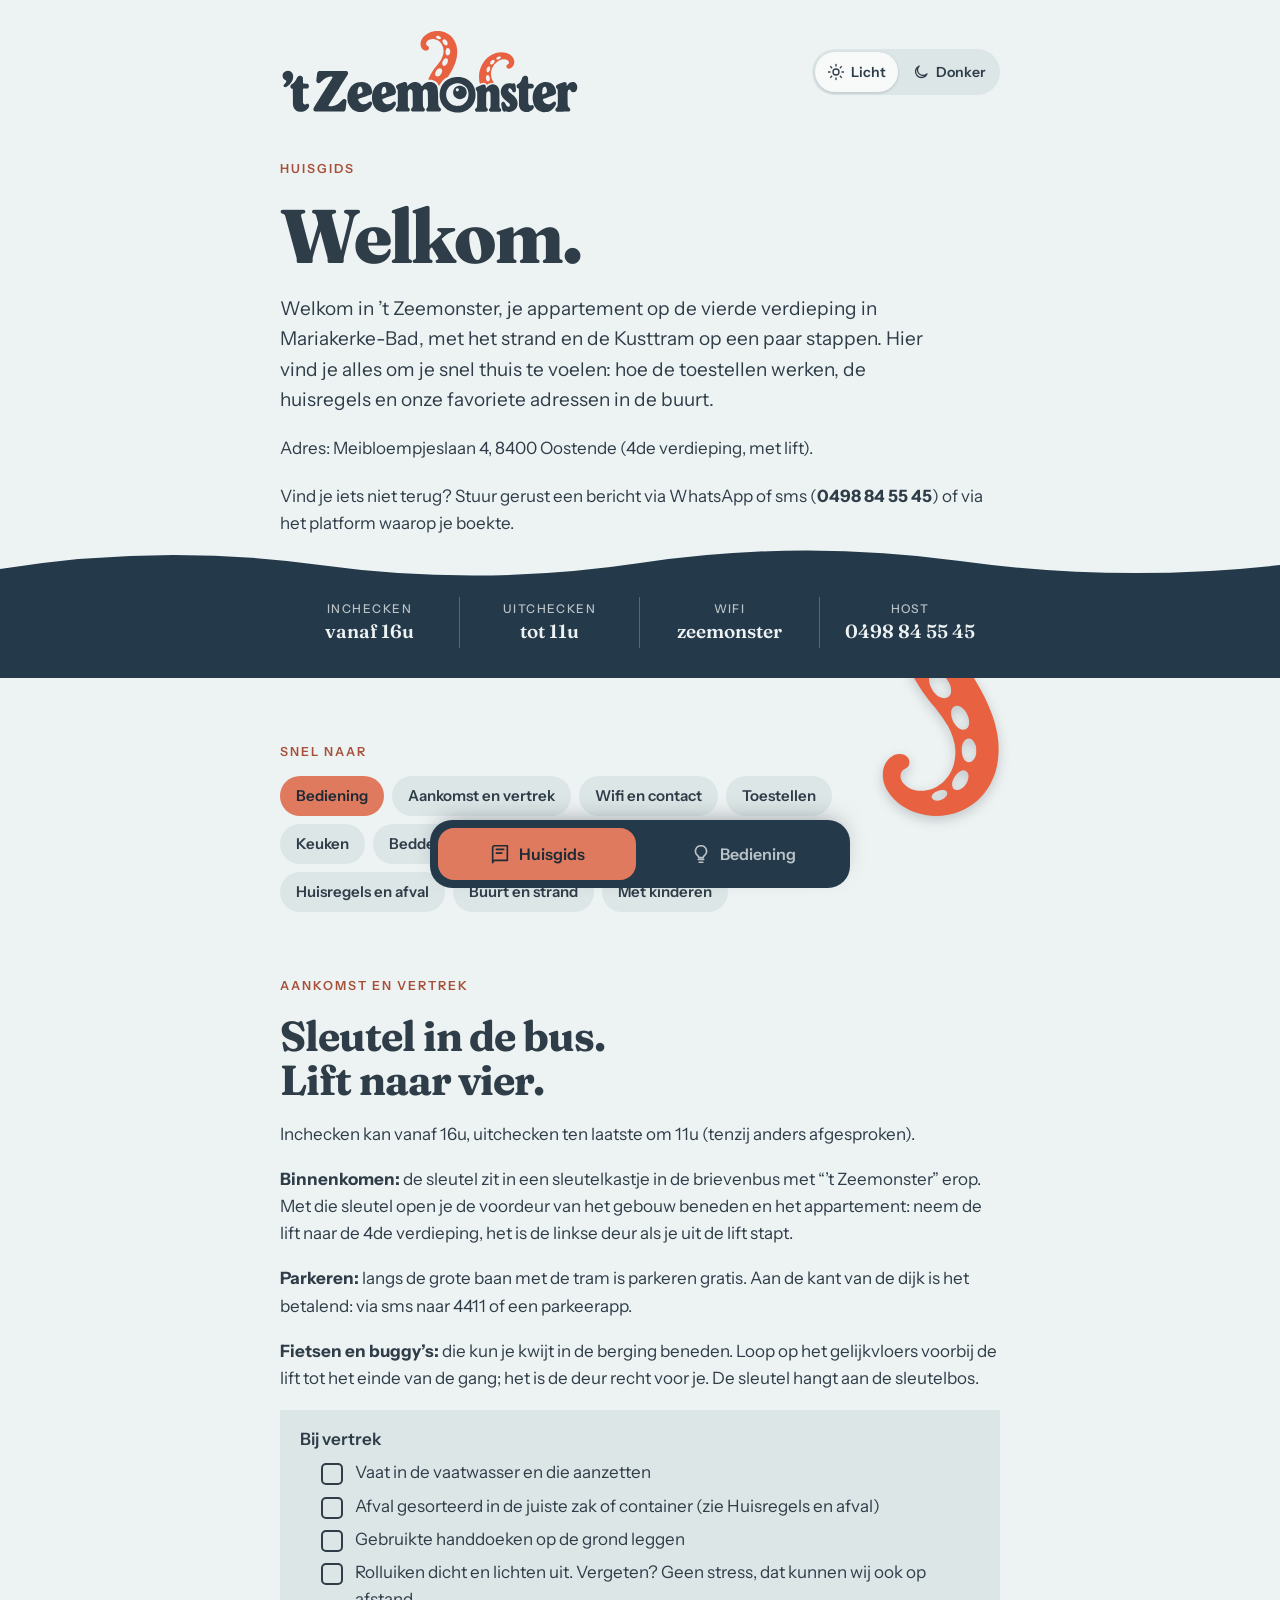
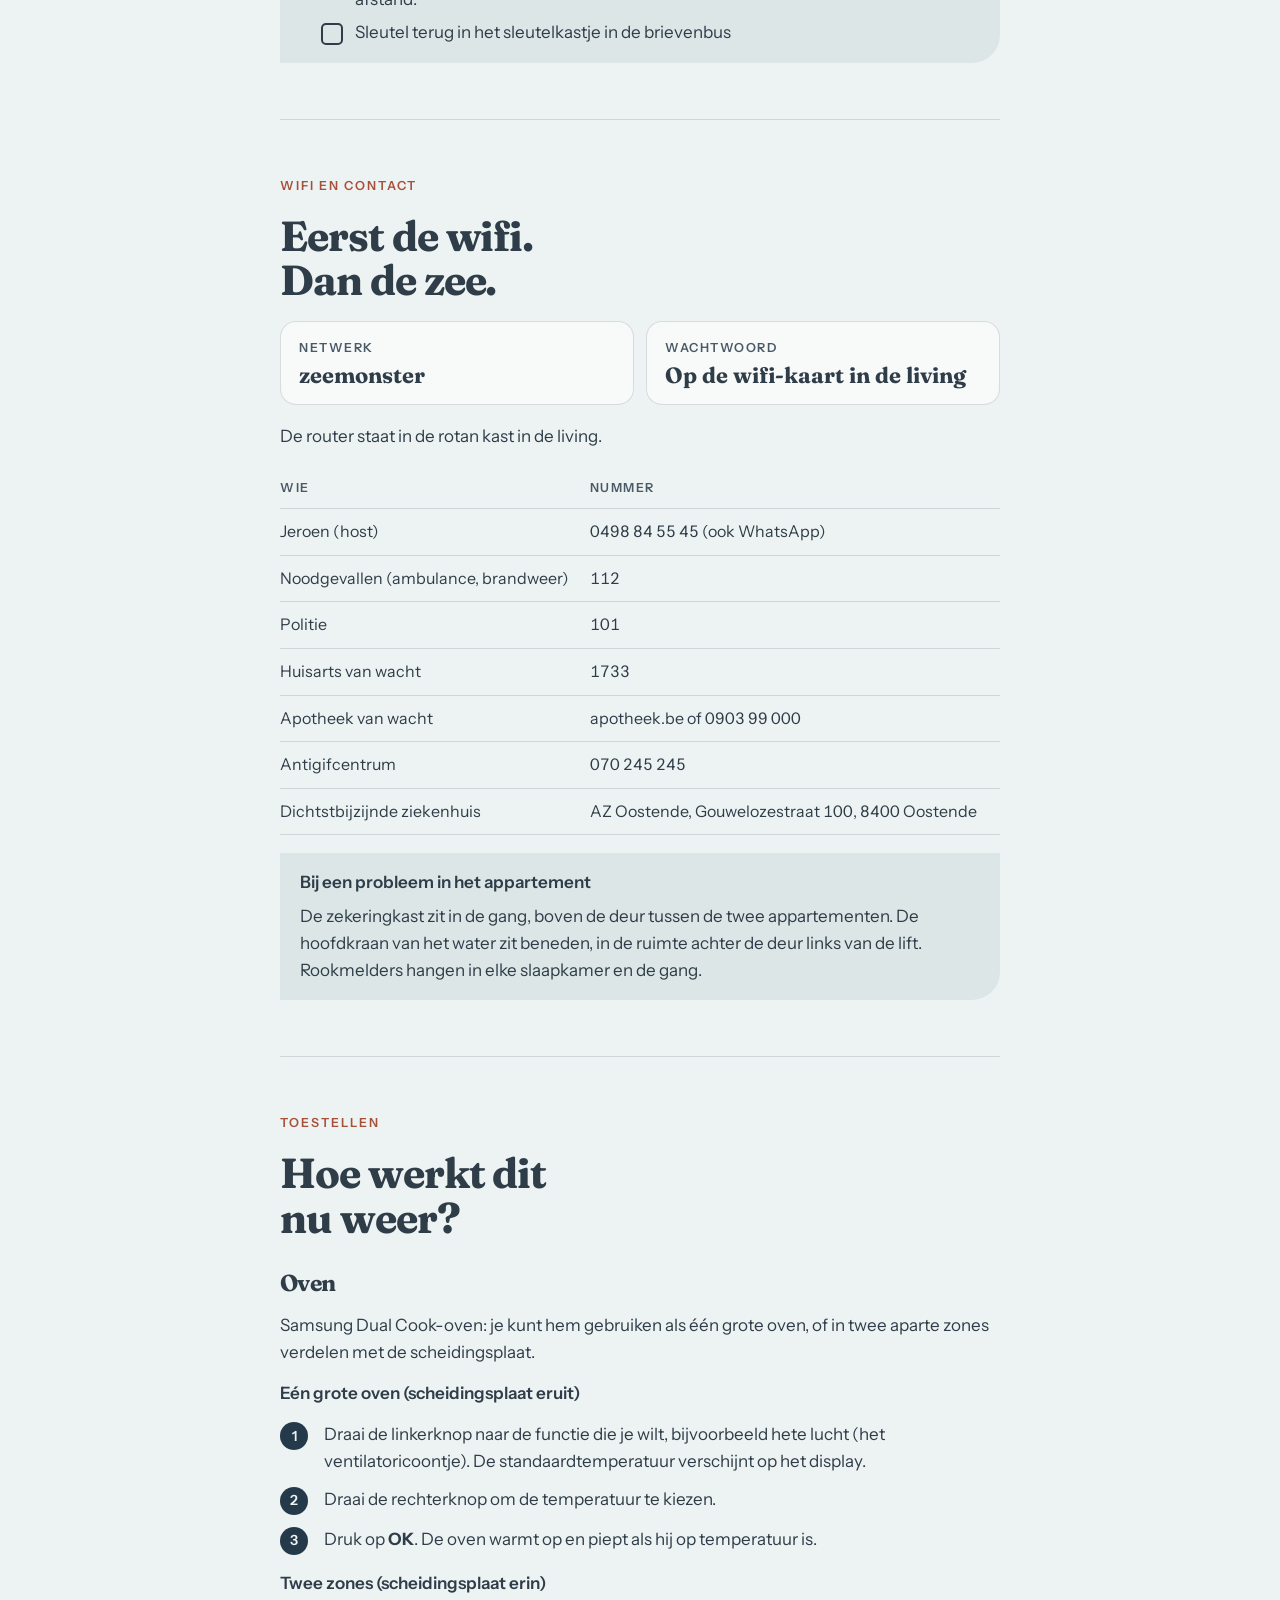
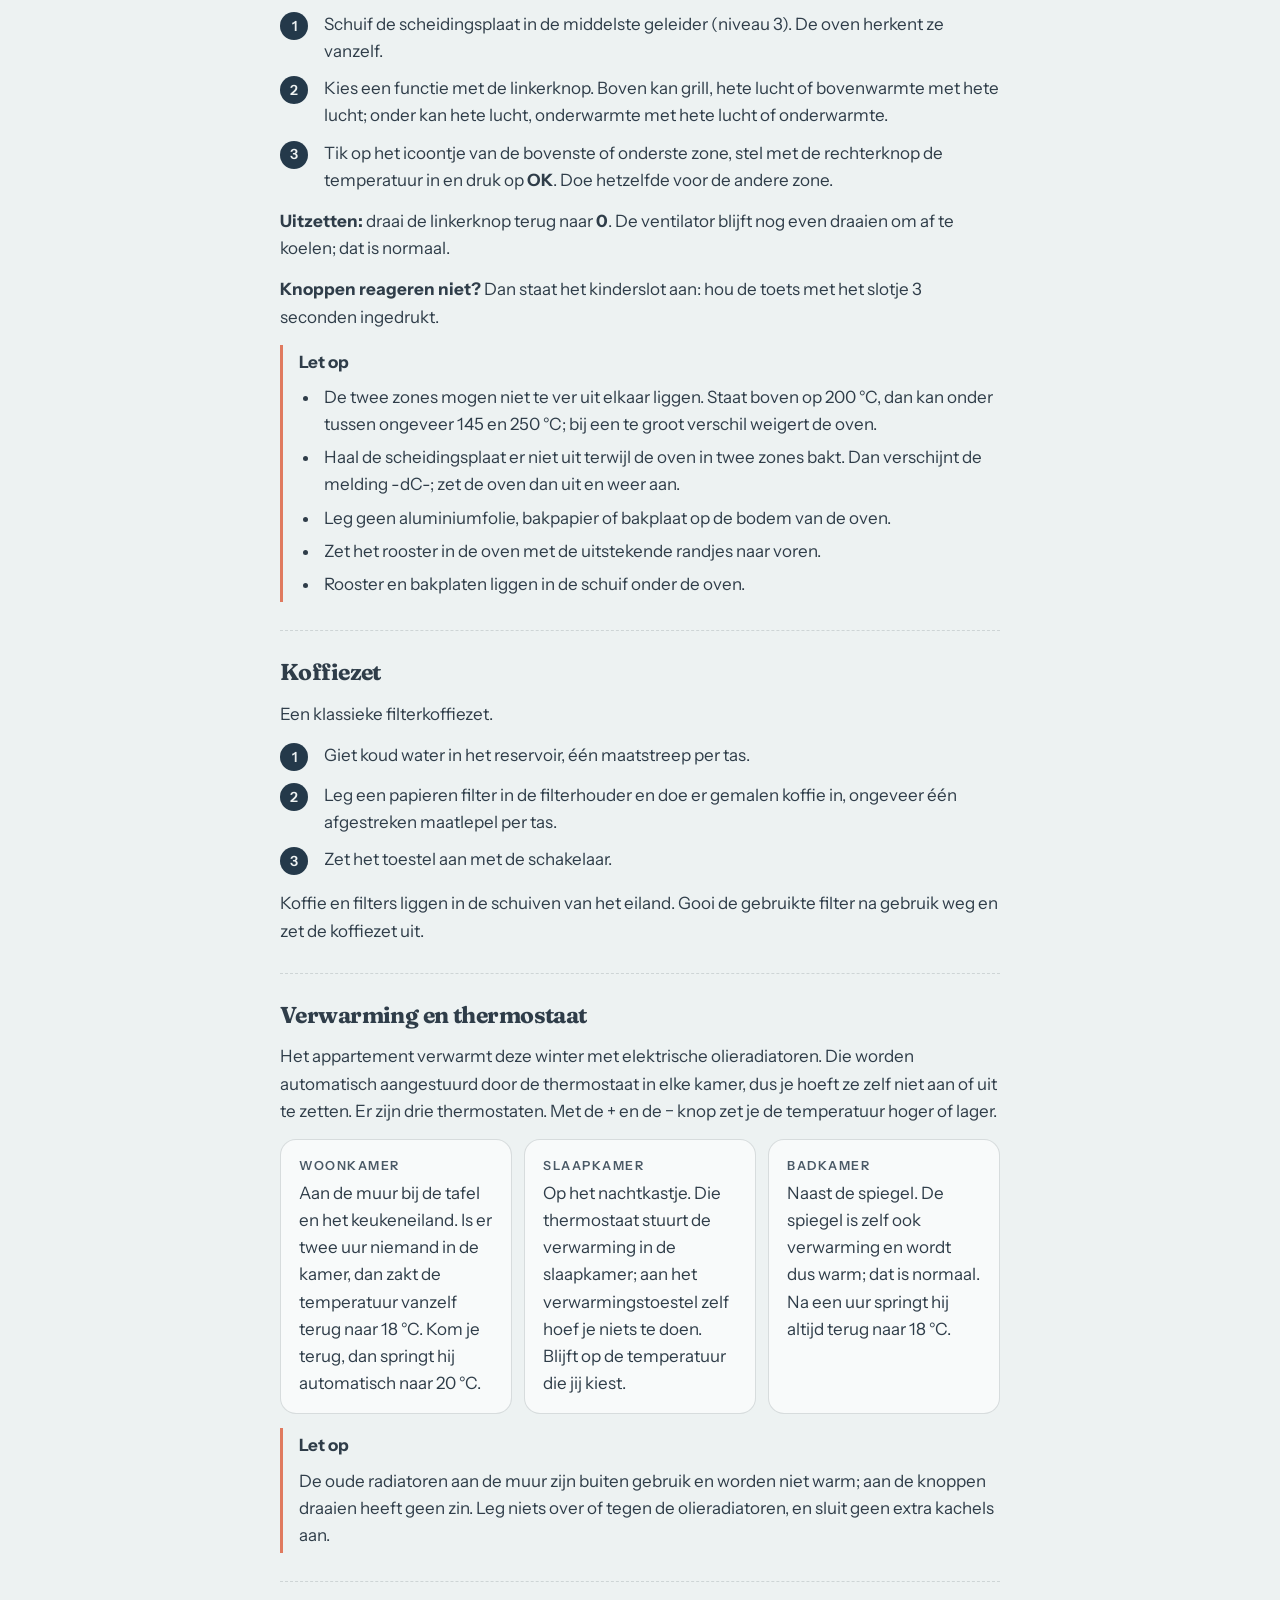
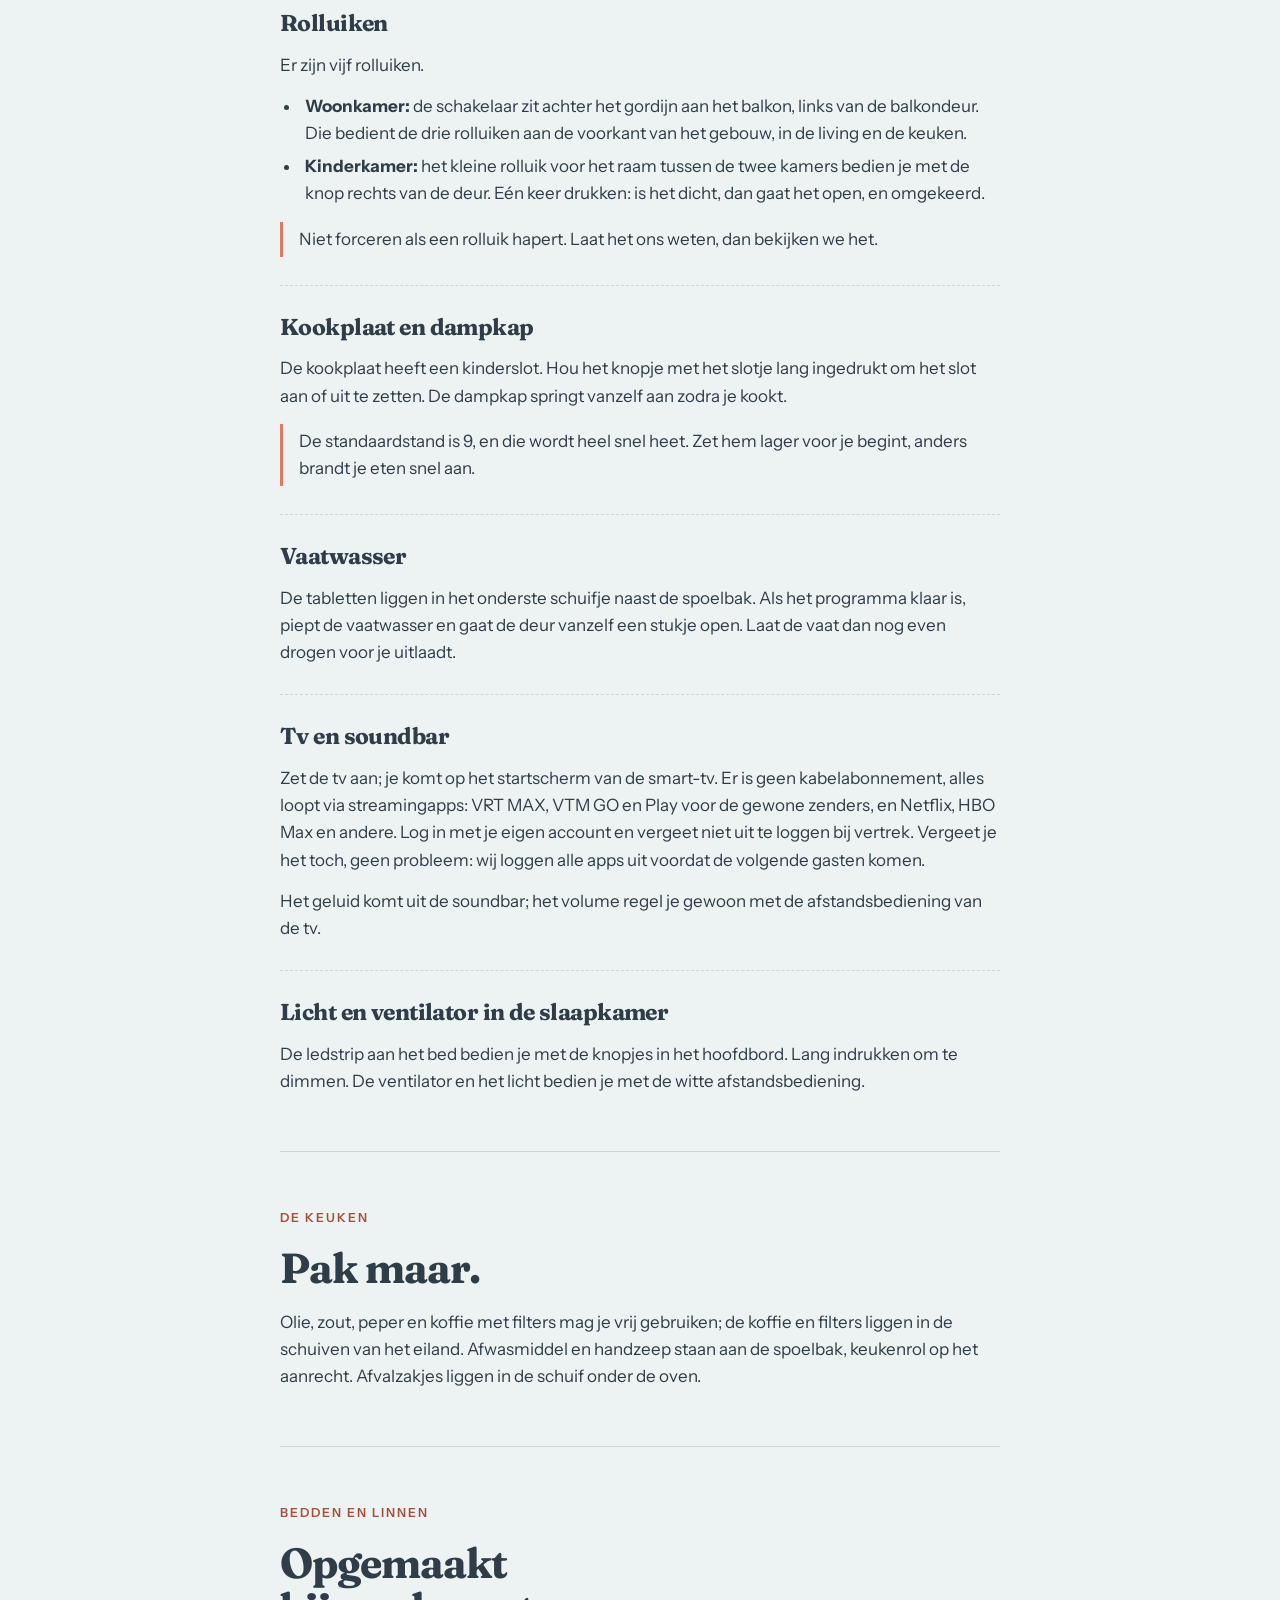
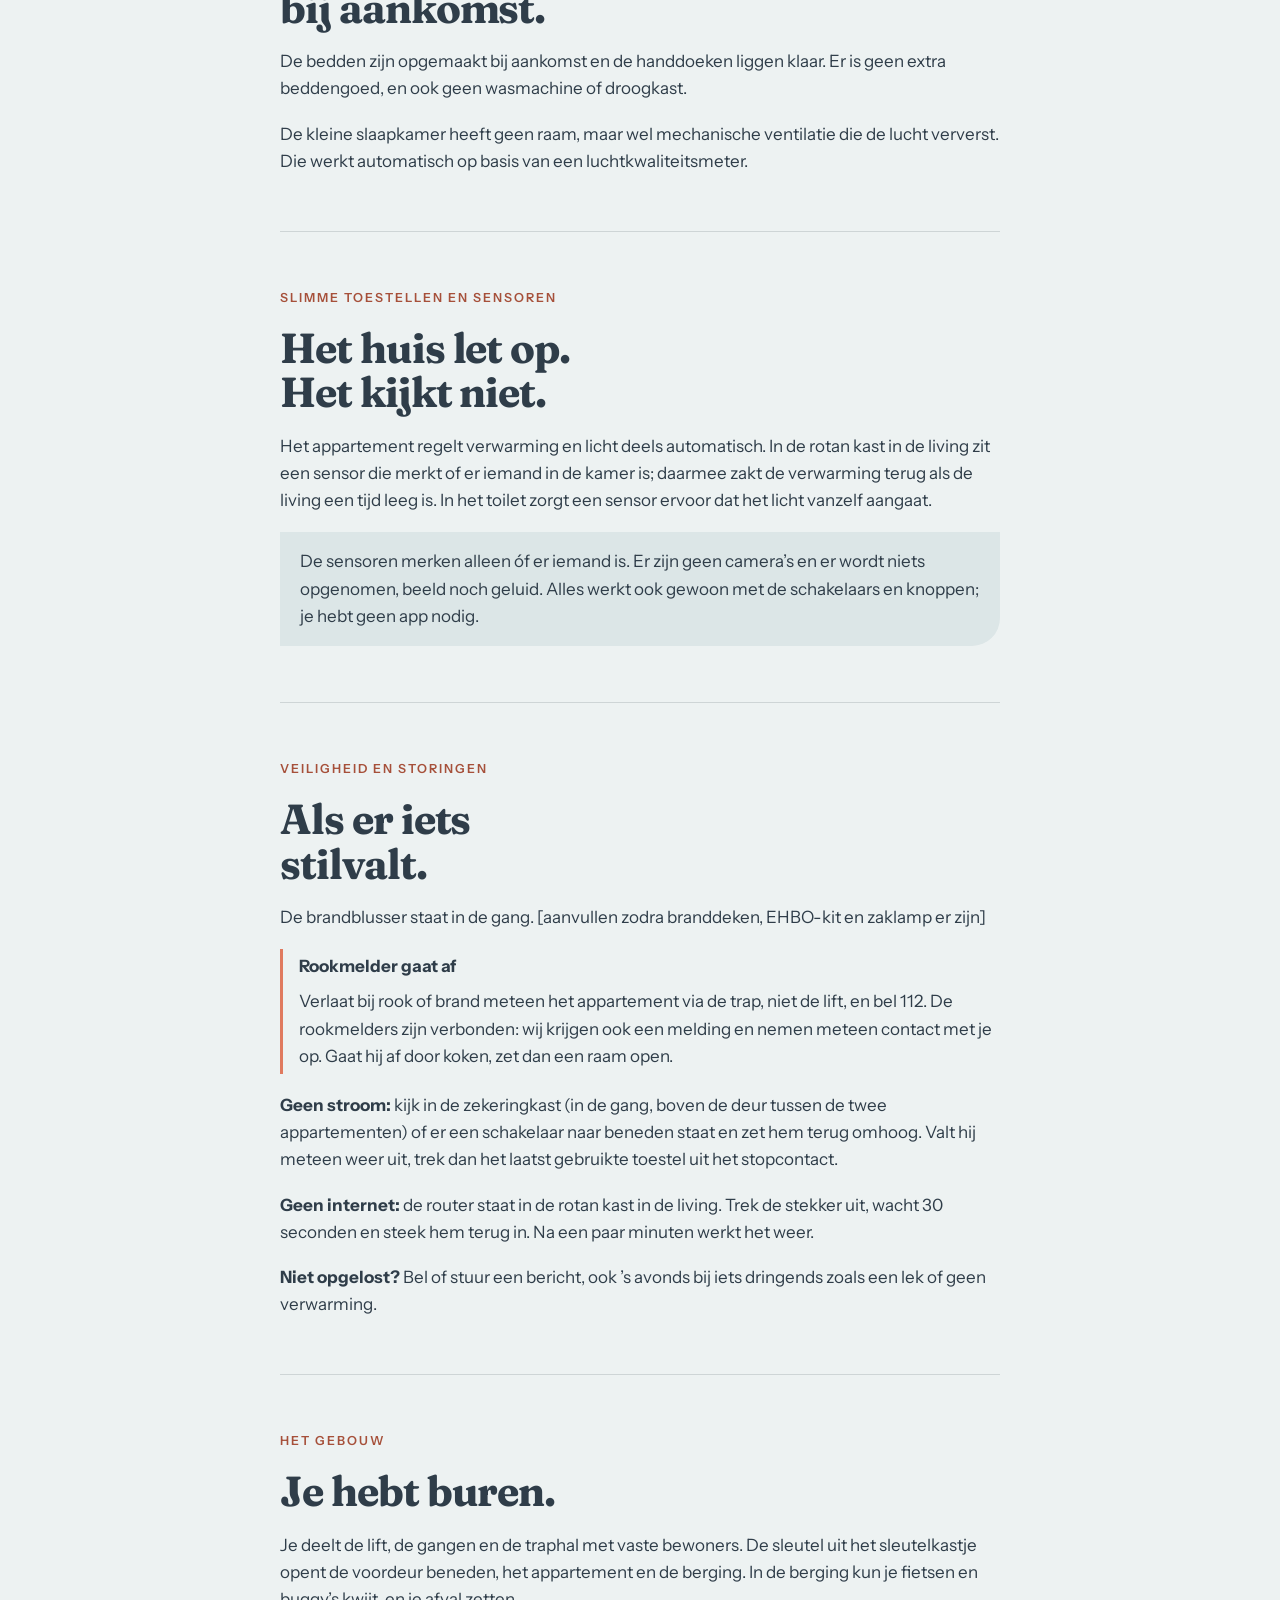
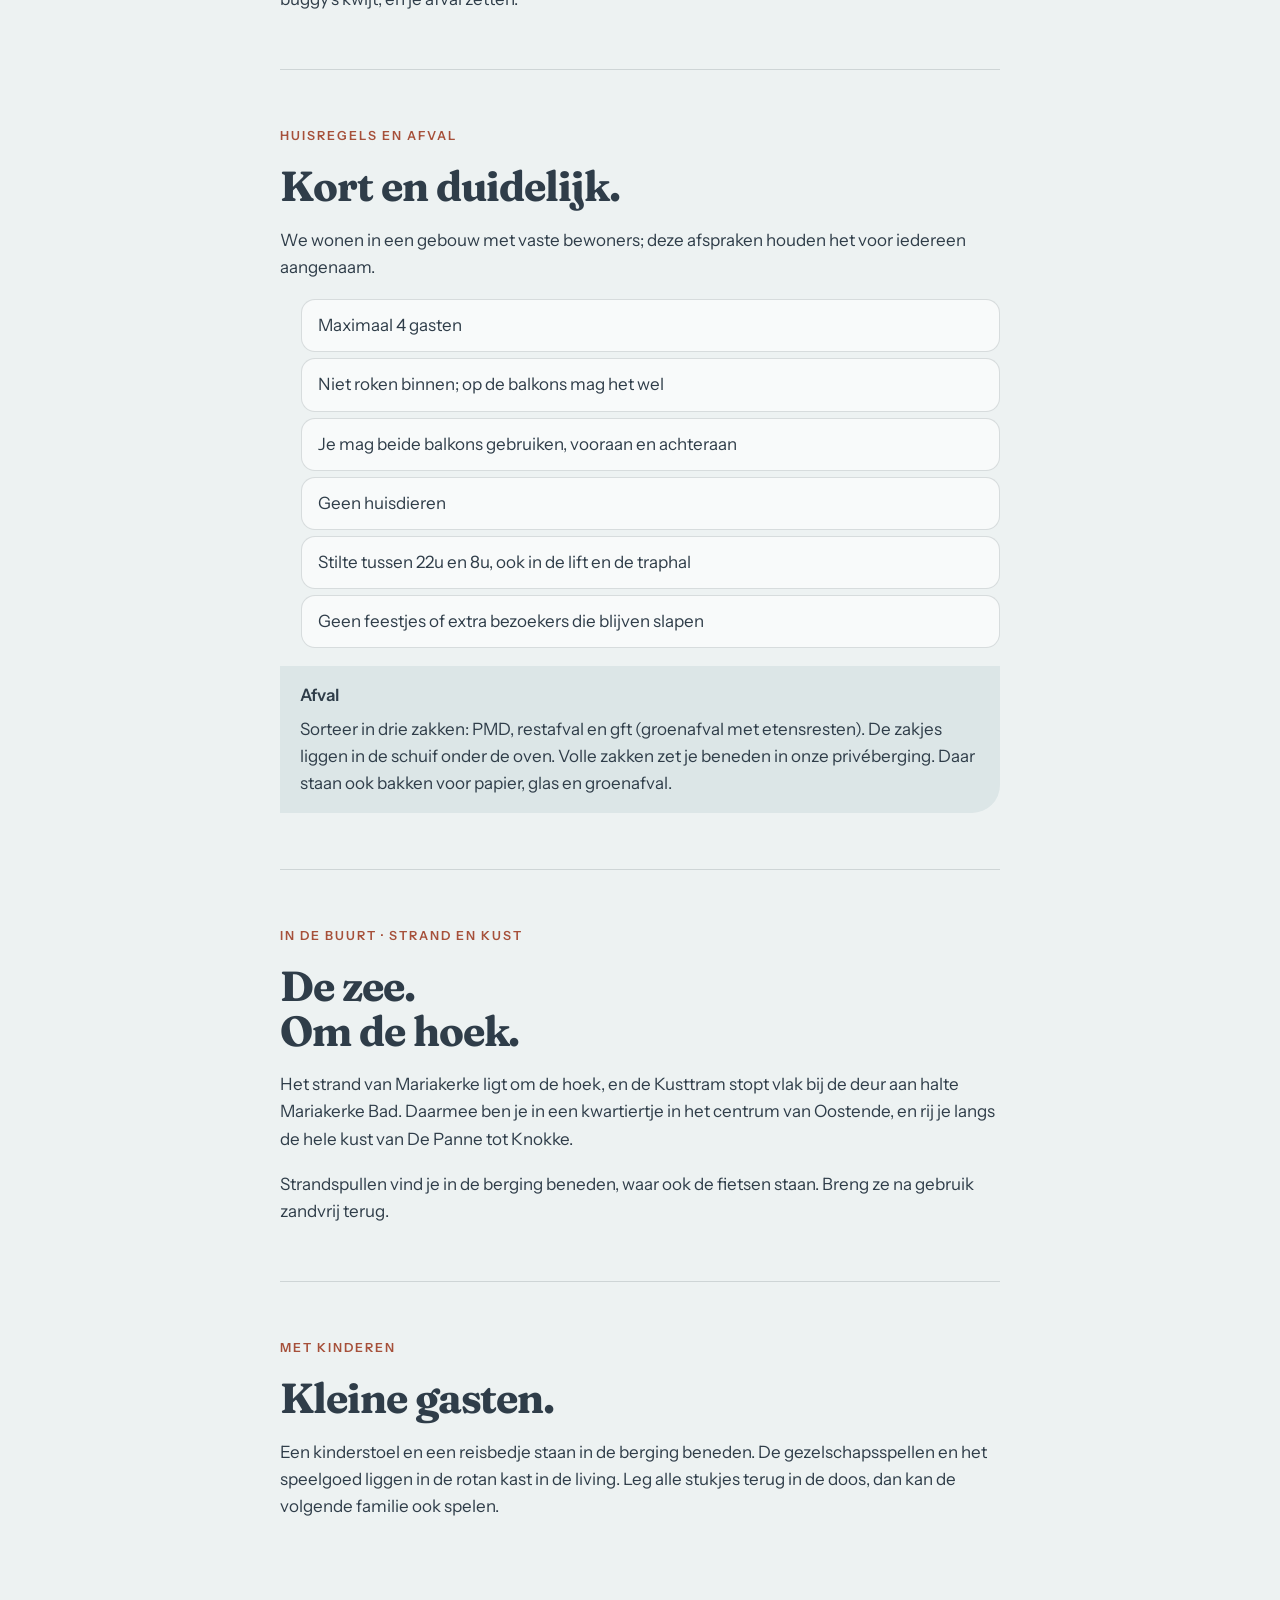
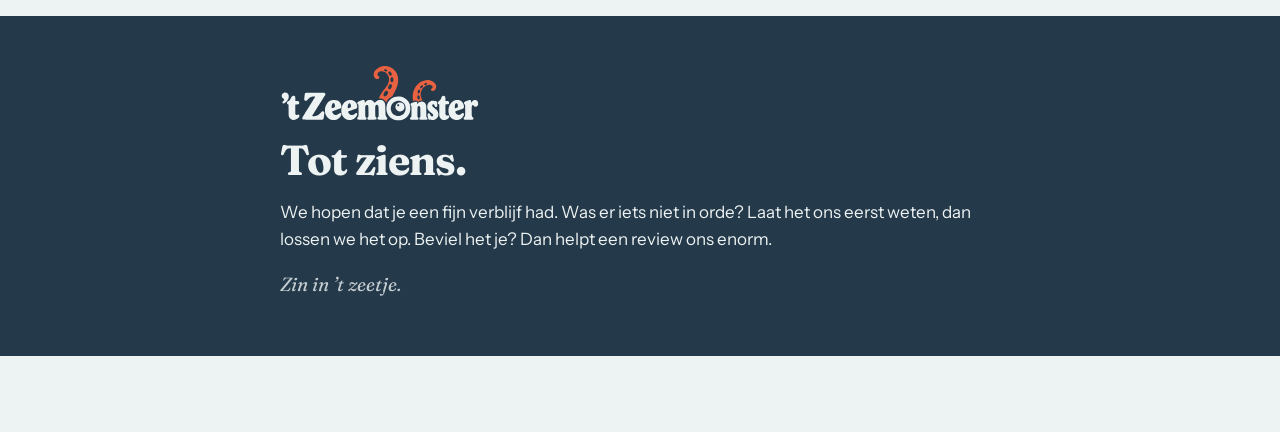
==== commit 7bc369f7: "feat: light/dark switch on the house guide, wifi password off the page - theme switch (light by defa" ====
--- a/www/huisgids.html
+++ b/www/huisgids.html
@@ -100,7 +100,7 @@
 #bediening-sectie{gap:22px}
 .ctl-btn{font:600 15px var(--f-body);color:inherit;cursor:pointer;-webkit-tap-highlight-color:transparent}
 .ctl-btn:disabled{cursor:default}
-.quick{display:grid;grid-template-columns:1fr 1fr;gap:12px}
+.quick{display:grid;grid-template-columns:1fr 1fr;gap:12px;margin-bottom:28px}
 .quick button{min-height:96px;border-radius:22px 22px 22px 6px;border:0;background:var(--band);color:var(--band-text);display:flex;flex-direction:column;align-items:flex-start;justify-content:space-between;gap:10px;padding:16px 18px;text-align:left}
 .quick button:nth-child(2){background:var(--surface);color:var(--ink);border-radius:22px 22px 6px 22px}
 .quick button span.t{font-family:var(--f-display);font-weight:700;font-size:22px;line-height:1.1}
@@ -203,14 +203,23 @@
 .ctl-sec{border-top:0;padding-block:28px 40px}
 .toast{bottom:calc(88px + env(safe-area-inset-bottom,0px))}
 @media (min-width:700px){.tabbar{left:50%;right:auto;transform:translateX(-50%);bottom:calc(12px + env(safe-area-inset-bottom,0px));width:420px;border-radius:22px;padding:8px}}
+
+.toprow{display:flex;align-items:center;justify-content:space-between;gap:12px}
+.toprow .logo{flex:1 1 auto;min-width:0;max-width:min(300px,58vw)}
+.toprow .logo-sm{max-width:150px}
+.theme{display:inline-flex;flex-shrink:0;padding:3px;gap:2px;border-radius:999px;background:var(--surface)}
+.theme button{display:inline-flex;align-items:center;gap:6px;min-height:40px;padding:0 12px;border:0;border-radius:999px;background:transparent;color:var(--ink);font:600 14px var(--f-body);cursor:pointer}
+.theme button svg{width:18px;height:18px}
+.theme button[aria-pressed="true"]{background:var(--card);box-shadow:0 1px 3px rgba(20,33,43,.18)}
+@media (max-width:400px){.theme button{padding:0 10px}.theme button span{display:none}}
 </style>
 
 <div id="view-gids">
 <header class="top wrap">
-  <svg class="logo" viewBox="4 17 1188 346" role="img" aria-label="’t Zeemonster"><path fill="#E86141" fill-rule="evenodd" d="M632.39 243.29C626.74 232.04 616.60 224.53 604.12 222.37C601.84 221.97 594.23 221.81 592.96 222.13C592.54 222.23 592.19 222.15 591.93 221.89C590.80 220.76 597.46 205.71 603.70 195.25C609.61 185.37 614.73 178.28 624.38 166.62C630.01 159.83 635.94 151.85 638.25 148.00C639.12 146.56 640.13 144.92 640.51 144.36C643.26 140.33 645.87 134.83 648.16 128.25C652.11 116.89 652.72 107.62 650.26 95.88C648.37 86.81 643.33 77.89 636.36 71.27C634.22 69.24 628.51 65.34 625.88 64.11C615.35 59.20 603.06 58.81 594.51 63.10C588.96 65.89 584.89 70.11 583.36 74.63C582.76 76.42 582.70 76.90 582.80 79.25C582.99 83.74 584.44 85.96 588.51 88.01C592.61 90.06 593.87 91.98 593.87 96.12C593.88 99.14 593.32 100.57 591.30 102.78C588.80 105.51 585.52 106.67 580.94 106.44C577.74 106.27 575.81 105.68 572.89 103.95C564.84 99.17 560.50 90.87 560.50 80.23C560.50 71.06 563.76 62.72 570.77 54.00C580.75 41.57 595.89 33.11 614.12 29.77C628.12 27.22 643.49 28.80 656.75 34.17C672.59 40.58 686.20 52.28 694.24 66.39C699.33 75.33 702.11 82.74 704.12 92.75C706.74 105.79 706.48 122.70 703.47 135.85C701.28 145.38 700.37 148.58 697.83 155.61C692.39 170.67 685.56 184.41 674.51 202.50C669.28 211.07 670.07 210.16 666.09 212.24C655.93 217.57 648.65 224.00 641.07 234.38C639.25 236.86 638.43 238.22 635.39 243.81C634.12 246.15 633.80 246.09 632.39 243.29ZM823.42 241.32C823.12 240.95 822.03 239.78 821.00 238.74C815.78 233.45 807.89 232.89 798.55 237.15C796.16 238.24 795.62 238.25 795.28 237.19C792.80 229.49 791.50 210.13 792.73 199.38C793.50 192.73 793.63 191.96 794.91 186.77C796.06 182.12 798.83 173.58 799.88 171.50C800.19 170.88 800.93 169.20 801.52 167.77C804.63 160.26 812.43 148.68 819.64 140.88C821.70 138.65 823.10 137.34 829.16 131.95C832.78 128.75 839.60 124.25 845.00 121.51C862.29 112.75 881.07 110.34 897.89 114.73C912.92 118.66 925.63 129.00 929.86 140.75C932.86 149.06 932.72 155.47 929.38 163.69C928.21 166.56 926.10 169.62 923.82 171.75C918.76 176.48 915.53 178.00 910.56 178.00C904.32 178.00 900.26 174.34 900.56 168.98C900.74 165.65 902.01 163.87 905.57 161.97C909.42 159.92 911.00 157.60 911.00 154.00C911.00 145.88 900.22 139.57 888.36 140.75C881.76 141.40 871.93 144.97 867.16 148.43C855.10 157.18 848.46 165.46 843.54 177.88C839.30 188.59 838.47 199.43 841.02 210.77C842.69 218.22 844.44 222.64 848.51 229.64C849.88 232.00 851.00 234.10 851.00 234.31C851.00 234.65 850.45 234.68 846.73 234.56C840.69 234.37 836.29 235.08 832.33 236.88C830.57 237.68 825.60 240.90 824.99 241.63C824.54 242.18 824.03 242.08 823.42 241.32ZM830.33 228.10C834.85 226.56 836.32 218.64 833.60 210.52C832.75 207.98 830.60 204.78 829.06 203.75C826.73 202.20 823.51 203.05 821.76 205.69C817.53 212.08 819.82 224.56 825.80 227.65C827.59 228.58 828.63 228.68 830.33 228.10ZM631.45 208.50C634.51 207.30 636.56 205.73 639.02 202.68C644.27 196.18 646.31 191.50 646.29 186.00C646.27 183.10 645.86 181.65 644.54 179.90C639.81 173.63 629.27 176.57 623.41 185.79C619.54 191.88 617.83 198.07 618.78 202.55C620.03 208.45 625.27 210.90 631.45 208.50ZM829.86 191.15C833.79 188.85 836.59 182.73 836.57 176.50C836.55 172.65 835.61 170.58 833.40 169.51C828.24 167.02 822.35 173.88 821.82 183.00C821.43 189.76 825.38 193.77 829.86 191.15ZM656.61 166.51C662.78 164.38 668.44 155.68 668.92 147.58C669.33 140.73 666.72 136.91 661.61 136.88C659.78 136.88 659.43 136.96 657.72 137.80C651.73 140.76 646.81 149.05 646.33 157.00C645.88 164.34 650.50 168.61 656.61 166.51ZM844.71 160.98C847.70 159.52 851.99 154.74 853.42 151.26C854.09 149.63 854.20 146.87 853.65 145.80C850.52 139.81 839.83 144.94 836.74 153.91C834.67 159.91 839.02 163.76 844.71 160.98ZM869.75 141.50C873.51 140.20 876.57 138.08 878.04 135.76C880.46 131.96 876.16 128.92 870.25 130.27C866.44 131.14 861.41 135.01 860.78 137.57C860.29 139.59 861.03 141.25 862.75 141.99C863.79 142.43 867.90 142.14 869.75 141.50ZM671.16 125.26C673.52 124.22 675.50 121.57 677.03 117.38C677.84 115.16 677.85 115.06 677.86 110.75C677.87 107.15 677.79 106.09 677.40 104.75C675.11 96.97 669.22 93.82 664.40 97.79C659.39 101.92 657.99 115.08 661.88 121.50C664.23 125.38 667.68 126.78 671.16 125.26ZM664.87 85.14C672.32 80.78 666.14 63.99 656.12 61.38C650.93 60.03 647.20 63.35 647.56 68.98C647.71 71.29 648.12 72.54 649.94 76.25C652.16 80.77 656.51 84.86 660.07 85.77C661.50 86.14 663.65 85.86 664.87 85.14ZM638.94 60.53C644.01 57.94 640.89 51.49 633.12 48.50C630.77 47.59 626.65 47.62 624.72 48.57C620.98 50.40 620.91 54.49 624.57 57.22C626.79 58.88 631.03 60.69 633.62 61.09C635.21 61.33 637.93 61.05 638.94 60.53Z"/><path fill="currentColor" fill-rule="evenodd" d="M700.62 351.73C690.77 350.97 681.98 348.49 672.70 343.85C655.99 335.49 643.06 319.11 638.23 300.18C634.95 287.35 635.43 270.20 639.38 258.12C644.48 242.55 653.03 231.25 666.65 222.06C676.37 215.50 690.90 211.24 704.88 210.84C719.10 210.43 731.06 212.93 742.87 218.80C751.22 222.94 760.67 231.55 766.37 240.21C770.03 245.76 773.74 253.47 775.47 259.12C778.51 269.12 779.27 284.29 777.24 294.88C775.96 301.52 773.80 307.97 770.95 313.62C765.00 325.43 758.04 333.24 747.00 340.49C734.65 348.61 716.66 352.97 700.62 351.73ZM412.38 350.22C393.38 348.42 377.76 335.41 371.36 316.07C367.65 304.84 367.05 288.71 369.87 275.62C371.42 268.42 373.37 263.35 377.02 256.96C386.35 240.60 402.60 231.00 420.93 231.00C430.49 231.00 439.55 233.59 446.43 238.29C449.21 240.19 454.20 245.13 456.03 247.81C459.92 253.50 462.67 261.67 462.93 268.38C463.14 273.77 462.32 276.40 459.53 279.23C457.30 281.50 455.45 282.37 445.62 285.76C432.13 290.41 426.52 292.34 420.38 294.42C412.10 297.22 409.87 298.11 409.37 298.83C408.32 300.33 409.64 304.65 412.45 308.93C418.43 318.02 427.30 321.38 437.62 318.47C442.20 317.18 444.06 316.07 448.58 311.97C452.72 308.21 455.24 307.19 458.25 308.08C463.65 309.67 464.66 316.33 460.61 323.70C459.35 325.99 455.08 332.12 453.62 333.72C451.45 336.11 446.21 340.74 443.98 342.23C435.27 348.08 422.87 351.21 412.38 350.22ZM1048.00 350.22C1040.88 349.66 1032.92 346.90 1026.76 342.83C1022.72 340.18 1017.67 335.08 1014.79 330.77C1004.89 315.97 1001.78 293.65 1006.86 273.86C1009.98 261.72 1016.90 249.75 1024.36 243.62C1031.20 237.99 1036.41 235.08 1043.55 232.91C1051.68 230.43 1063.11 230.49 1070.50 233.05C1075.22 234.68 1080.09 237.32 1083.08 239.86C1091.36 246.89 1096.53 257.73 1096.93 268.88C1097.13 274.56 1096.36 277.08 1093.57 279.87C1091.46 281.99 1090.19 282.61 1082.38 285.37C1080.72 285.95 1077.80 286.99 1075.88 287.69C1073.95 288.39 1071.36 289.29 1070.12 289.71C1068.89 290.12 1065.91 291.15 1063.50 291.99C1061.09 292.84 1057.21 294.15 1054.88 294.92C1049.86 296.57 1046.43 297.99 1045.57 298.80C1043.06 301.15 1049.23 312.36 1055.20 316.28C1058.96 318.74 1062.41 319.65 1067.21 319.43C1073.89 319.12 1078.37 316.98 1084.16 311.33C1086.83 308.73 1088.38 307.91 1090.64 307.91C1093.27 307.91 1095.38 309.35 1096.60 311.99C1097.38 313.68 1097.33 317.98 1096.52 320.25C1093.59 328.36 1084.72 339.01 1077.08 343.59C1071.10 347.17 1062.90 349.76 1056.38 350.12C1054.86 350.20 1053.01 350.31 1052.25 350.36C1051.49 350.41 1049.58 350.34 1048.00 350.22ZM314.34 349.61C296.82 347.12 283.44 336.33 275.52 318.31C272.32 311.01 270.78 302.52 270.76 292.09C270.75 284.68 271.37 279.55 273.15 272.48C274.94 265.33 278.61 257.80 283.47 251.25C285.36 248.71 292.38 241.78 294.45 240.42C299.75 236.93 304.83 234.51 310.01 233.02C323.99 228.99 336.90 229.87 348.62 235.64C352.57 237.58 354.54 239.03 358.07 242.62C363.25 247.89 366.00 253.32 367.58 261.38C368.98 268.49 369.02 271.58 367.76 275.16C366.88 277.65 363.93 280.66 361.49 281.55C360.88 281.77 358.41 282.65 356.00 283.50C353.59 284.35 350.05 285.61 348.12 286.31C346.20 287.01 341.08 288.73 336.75 290.13C322.85 294.64 316.01 297.17 314.62 298.32C313.70 299.08 313.69 299.11 313.82 300.52C314.06 303.18 317.09 308.95 319.81 311.91C324.44 316.98 331.28 319.84 337.67 319.40C344.14 318.95 349.21 316.55 354.79 311.30C358.19 308.10 359.78 307.46 363.02 307.98C367.27 308.67 369.66 313.42 368.36 318.59C367.29 322.89 363.97 328.74 360.34 332.77C351.90 342.12 342.91 347.14 330.62 349.39C327.46 349.97 317.77 350.10 314.34 349.61ZM975.25 349.75C969.92 348.86 965.84 347.35 962.25 344.93C957.43 341.68 953.19 335.46 951.64 329.38C950.20 323.72 950.22 324.20 950.30 289.86C950.39 253.55 950.68 257.36 947.69 256.50C944.11 255.47 942.80 254.50 941.66 252.03C940.77 250.12 940.88 245.41 941.85 243.31C942.64 241.60 943.96 240.23 945.89 239.11C948.33 237.70 952.75 234.20 954.33 232.43C956.22 230.32 959.50 225.15 960.36 222.93C960.69 222.07 961.60 219.52 962.38 217.25C963.17 214.98 963.97 212.79 964.18 212.38C968.22 204.39 981.34 204.00 985.25 211.75C986.50 214.23 986.54 214.61 986.84 225.56C987.12 235.99 987.12 235.99 987.82 236.68C988.51 237.38 988.51 237.38 995.45 237.50C1002.39 237.62 1002.39 237.62 1004.05 238.45C1011.06 241.90 1010.93 253.22 1003.86 256.02C1002.47 256.57 1001.94 256.61 995.74 256.74C989.97 256.86 989.01 256.93 988.43 257.32C986.88 258.33 986.98 256.36 986.98 285.91C986.99 303.21 987.08 313.36 987.24 314.22C988.13 318.90 989.99 321.85 992.94 323.28C994.75 324.17 997.21 324.07 1000.12 323.00C1002.83 322.01 1004.00 321.96 1005.61 322.77C1009.08 324.50 1010.59 329.03 1009.11 333.32C1008.15 336.11 1004.54 340.56 1001.27 342.98C999.40 344.37 993.22 347.54 990.90 348.30C986.89 349.62 978.90 350.36 975.25 349.75ZM907.88 349.59C905.32 349.20 902.96 348.61 901.41 347.96C898.14 346.58 898.29 346.60 896.38 347.52C893.10 349.10 890.39 348.79 887.98 346.57C885.95 344.68 885.01 342.68 883.63 337.25C880.21 323.77 879.61 316.60 881.63 313.12C883.16 310.48 885.34 309.17 888.17 309.20C891.86 309.23 893.36 310.59 896.15 316.43C899.27 322.97 901.57 325.90 905.05 327.76C909.27 330.01 913.38 328.11 914.25 323.50C914.57 321.81 914.20 319.53 913.37 318.10C911.71 315.24 909.16 312.90 901.50 307.22C881.87 292.66 875.20 278.16 879.77 260.00C882.21 250.30 889.10 242.35 898.59 238.29C905.60 235.29 914.45 234.86 921.32 237.18C924.02 238.09 924.02 238.09 925.67 237.24C930.47 234.79 934.72 236.88 936.33 242.50C937.54 246.72 938.97 261.47 938.51 265.03C937.84 270.29 935.00 273.01 930.53 272.69C927.07 272.45 925.17 270.63 923.38 265.86C920.90 259.26 917.76 255.94 914.00 255.92C909.05 255.88 906.54 261.18 909.06 266.30C910.28 268.76 912.52 271.16 917.08 274.87C919.03 276.46 921.48 278.46 922.52 279.32C923.57 280.17 925.31 281.55 926.39 282.38C927.48 283.20 930.23 285.73 932.52 288.00C937.07 292.52 938.95 295.05 941.44 300.01C946.96 311.01 946.15 325.49 939.45 335.31C934.47 342.62 927.07 347.38 918.00 349.13C915.94 349.53 909.39 349.83 907.88 349.59ZM81.25 349.10C73.60 348.17 66.25 343.93 61.61 337.78C58.60 333.78 56.94 329.80 55.81 323.88C55.15 320.38 55.15 320.38 55.01 289.54C54.88 258.71 54.88 258.71 54.21 258.14C53.81 257.79 52.90 257.44 51.91 257.26C45.51 256.05 42.89 248.55 46.82 242.71C47.92 241.07 48.97 240.18 51.43 238.80C53.86 237.43 58.26 233.87 60.20 231.68C63.83 227.59 65.95 224.29 69.74 216.80C72.98 210.38 73.77 209.38 76.76 207.92C81.16 205.77 85.67 205.68 89.61 207.68C92.18 208.98 93.32 210.24 94.31 212.89C94.85 214.32 94.87 214.80 95.00 225.02C95.10 233.74 95.19 235.75 95.48 236.10C96.37 237.17 96.99 237.26 104.57 237.46C111.21 237.63 111.98 237.70 113.03 238.17C116.84 239.89 118.83 244.48 118.06 249.76C117.61 252.86 116.43 254.64 113.82 256.17C112.62 256.88 112.62 256.88 104.75 257.00C97.03 257.12 96.86 257.14 96.07 257.70C95.55 258.07 95.17 258.62 95.00 259.26C94.82 259.93 94.76 268.55 94.80 286.43C94.88 312.62 94.88 312.62 95.49 314.31C96.64 317.50 98.91 319.69 101.67 320.26C103.67 320.68 105.65 320.14 108.50 318.42C113.84 315.18 118.30 317.09 119.31 323.04C120.04 327.40 117.28 333.18 111.90 338.56C107.69 342.77 100.71 346.63 94.12 348.39C91.90 348.98 91.10 349.07 86.88 349.13C84.26 349.17 81.73 349.15 81.25 349.10ZM781.79 348.24C778.48 347.57 775.89 344.07 776.37 340.93C776.82 338.00 777.46 337.05 780.99 334.01C782.81 332.44 783.73 330.76 784.40 327.75C784.90 325.54 785.14 311.43 785.12 285.75C785.11 267.49 785.25 268.46 782.23 265.10C779.57 262.14 779.13 261.16 779.13 258.25C779.12 255.41 779.81 253.70 781.61 252.04C783.20 250.57 786.08 249.26 797.75 244.70C809.89 239.96 813.98 239.69 817.25 243.42C818.84 245.22 819.08 246.15 819.24 250.98C819.33 253.90 819.47 255.37 819.66 255.43C819.82 255.48 820.96 254.36 822.19 252.95C826.75 247.73 829.39 245.53 833.62 243.42C843.02 238.75 851.58 238.88 859.86 243.81C866.13 247.55 870.53 254.50 872.24 263.37C873.09 267.76 873.24 273.66 873.25 301.79C873.25 328.36 873.26 328.72 873.77 330.39C874.47 332.65 875.20 333.68 877.36 335.46C879.71 337.38 880.28 338.49 880.28 341.12C880.28 343.46 879.73 344.74 878.09 346.25C875.63 348.52 877.19 348.38 855.62 348.38C836.62 348.38 836.62 348.38 835.19 347.67C832.65 346.42 831.25 344.15 831.25 341.25C831.25 338.84 831.84 337.61 834.02 335.48C836.12 333.41 836.78 332.34 837.42 329.95C837.80 328.54 837.86 326.04 837.94 306.25C838.05 278.98 837.87 275.64 835.99 271.83C834.70 269.20 831.72 267.25 829.00 267.25C825.59 267.25 822.16 270.68 821.06 275.18C820.53 277.39 820.25 326.89 820.76 329.25C821.23 331.41 822.15 332.96 824.24 335.12C826.86 337.82 827.12 338.37 827.12 341.00C827.12 344.26 825.70 346.49 822.76 347.85C821.64 348.37 821.38 348.38 802.25 348.41C791.59 348.44 782.39 348.36 781.79 348.24ZM1101.74 348.24C1098.90 347.91 1096.96 346.66 1095.55 344.27C1094.93 343.21 1094.88 342.91 1094.88 340.38C1094.88 336.83 1095.41 335.73 1098.38 333.23C1101.38 330.71 1102.25 329.32 1103.26 325.52C1104.05 322.58 1104.28 312.40 1104.18 286.12C1104.10 264.97 1104.06 263.01 1103.65 261.64C1102.97 259.35 1102.45 258.53 1100.37 256.50C1097.61 253.79 1097.13 252.76 1097.13 249.62C1097.12 245.69 1098.16 244.02 1102.09 241.66C1103.79 240.63 1111.61 237.15 1115.44 235.72C1116.92 235.16 1119.53 234.11 1121.25 233.38C1129.80 229.74 1134.92 229.78 1137.67 233.50C1139.07 235.40 1139.31 236.56 1139.48 242.12C1139.61 246.56 1139.67 247.13 1140.05 247.20C1140.34 247.26 1140.66 246.91 1141.09 246.08C1143.98 240.38 1148.83 235.36 1153.88 232.81C1158.87 230.30 1165.28 230.06 1169.91 232.23C1177.91 235.97 1182.08 244.10 1181.22 254.25C1180.77 259.51 1179.04 263.58 1175.82 267.02C1173.44 269.54 1171.08 270.78 1167.50 271.39C1161.40 272.43 1157.45 270.40 1154.91 264.93C1153.22 261.30 1151.42 260.10 1148.82 260.88C1146.45 261.58 1144.71 263.91 1143.72 267.71C1142.94 270.67 1142.74 277.96 1142.88 297.62C1143.05 321.47 1143.30 324.74 1145.15 328.26C1146.28 330.42 1147.37 331.68 1149.35 333.13C1152.21 335.23 1153.50 337.53 1153.50 340.50C1153.50 344.18 1150.91 347.25 1147.04 348.16C1145.46 348.53 1104.84 348.61 1101.74 348.24ZM167.00 348.00C141.88 347.88 141.88 347.88 140.60 347.20C136.88 345.24 135.14 340.80 136.40 336.48C136.96 334.56 139.42 329.96 143.08 324.00C144.81 321.18 147.27 317.15 148.55 315.04C149.83 312.93 151.48 310.29 152.22 309.16C152.97 308.04 154.14 306.17 154.83 305.00C155.52 303.83 156.95 301.52 158.01 299.88C159.07 298.23 161.82 293.84 164.12 290.12C166.42 286.41 169.07 282.19 170.00 280.75C170.93 279.31 172.11 277.39 172.64 276.50C173.16 275.61 174.32 273.75 175.21 272.38C177.97 268.13 180.22 264.54 182.82 260.27C184.19 258.01 186.28 254.69 187.45 252.89C188.63 251.09 190.23 248.56 191.01 247.25C192.63 244.53 196.49 238.46 198.23 235.88C198.88 234.91 199.84 233.39 200.37 232.50C200.90 231.61 202.42 229.19 203.76 227.12C212.37 213.87 212.94 212.65 211.37 210.79C209.51 208.58 199.75 209.00 192.23 211.61C182.34 215.04 175.64 219.88 167.84 229.25C163.45 234.51 161.63 235.62 157.38 235.62C154.10 235.62 152.54 235.05 150.62 233.14C147.70 230.21 147.30 227.34 148.51 218.00C148.79 215.85 149.87 206.77 150.26 203.25C151.24 194.43 151.90 192.30 154.36 190.04C155.73 188.78 157.05 188.10 159.05 187.63C161.44 187.07 264.17 187.06 266.33 187.62C272.07 189.12 274.56 193.38 273.13 199.23C272.69 201.01 272.53 201.30 267.42 209.30C266.57 210.63 265.09 212.99 264.12 214.53C263.16 216.08 260.98 219.49 259.28 222.11C257.57 224.73 255.48 228.00 254.63 229.38C251.88 233.83 240.74 251.55 239.00 254.25C238.07 255.69 235.48 259.86 233.25 263.50C231.02 267.14 228.92 270.49 228.59 270.93C228.25 271.38 226.89 273.53 225.55 275.70C224.22 277.88 222.13 281.23 220.92 283.15C219.71 285.06 217.26 288.99 215.47 291.88C213.68 294.76 211.62 298.02 210.88 299.12C210.15 300.23 208.52 302.81 207.25 304.88C204.68 309.04 203.36 311.14 200.42 315.75C195.56 323.36 195.29 324.09 196.80 325.60C198.31 327.11 201.28 327.47 207.62 326.90C217.75 325.99 224.35 323.66 232.94 317.97C237.91 314.67 241.46 311.46 247.24 305.02C251.02 300.80 251.81 300.11 254.14 298.93C258.73 296.61 264.03 298.15 266.23 302.45C267.46 304.87 267.44 308.63 266.11 318.93C265.77 321.65 265.09 327.02 264.62 330.88C264.14 334.73 263.57 338.66 263.35 339.62C262.23 344.42 258.98 347.47 254.54 347.90C252.59 348.09 197.56 348.15 167.00 348.00ZM472.88 348.01C467.76 347.88 467.30 347.83 466.30 347.30C463.52 345.82 462.25 343.70 462.25 340.55C462.25 338.15 463.20 336.26 465.72 333.65C468.91 330.33 469.74 328.64 470.25 324.41C470.68 320.75 470.74 266.29 470.31 263.82C469.74 260.52 469.18 259.45 466.61 256.73C463.84 253.80 463.07 252.04 463.32 249.16C463.61 245.65 465.10 243.39 468.18 241.82C473.28 239.20 491.61 231.99 495.43 231.10C497.87 230.53 501.24 230.70 502.86 231.49C506.46 233.24 507.75 236.25 507.75 242.92C507.75 247.73 508.06 248.03 510.18 245.30C515.43 238.53 523.47 233.30 531.48 231.47C534.26 230.83 540.34 230.58 543.32 230.98C551.04 232.01 558.71 237.12 563.51 244.44C564.52 245.98 565.48 247.25 565.64 247.25C565.80 247.25 567.61 245.59 569.65 243.56C575.23 238.02 578.58 235.72 584.81 233.14C589.43 231.23 591.61 230.87 598.38 230.90C604.02 230.91 604.52 230.95 606.81 231.57C613.45 233.35 619.56 237.66 623.46 243.33C628.19 250.20 629.25 256.17 629.75 278.75C630.66 319.47 630.84 321.68 633.76 327.67C634.83 329.89 635.34 330.58 637.64 332.99C640.90 336.41 641.37 337.32 641.37 340.25C641.38 342.77 640.66 344.38 638.80 346.02C636.39 348.14 637.64 348.03 613.62 348.12C591.27 348.20 588.96 348.12 587.25 347.25C584.26 345.73 582.87 343.46 582.88 340.12C582.88 337.32 583.29 336.46 585.99 333.58C589.93 329.36 590.00 329.02 590.00 313.76C589.99 289.86 589.38 270.89 588.51 267.90C587.48 264.34 585.60 261.83 583.00 260.55C580.99 259.56 577.75 259.57 575.72 260.56C572.59 262.10 570.53 265.34 569.84 269.83C569.46 272.27 569.55 289.79 570.10 321.12C570.22 327.99 570.83 329.74 574.43 333.58C577.18 336.52 577.88 337.92 577.87 340.51C577.86 343.75 576.35 346.03 573.26 347.47C571.88 348.12 571.88 348.12 550.62 348.05C538.94 348.02 529.04 347.92 528.62 347.84C527.35 347.58 525.63 346.58 524.69 345.53C523.13 343.81 522.88 343.13 522.88 340.62C522.87 337.70 523.53 336.24 526.00 333.62C528.02 331.49 528.78 330.02 529.37 327.16C529.72 325.40 529.75 322.76 529.62 303.03C529.38 267.49 529.21 265.85 525.47 262.39C520.69 257.97 514.08 259.83 511.65 266.29C510.25 270.02 510.22 270.74 510.32 299.51C510.42 328.31 510.38 327.55 511.87 330.50C512.26 331.27 513.40 332.66 514.62 333.86C515.87 335.09 516.97 336.45 517.39 337.27C519.27 340.97 517.40 345.69 513.29 347.58C512.13 348.12 512.01 348.13 495.25 348.13C485.97 348.14 475.90 348.08 472.88 348.01ZM712.68 325.36C719.63 324.34 724.52 322.51 730.51 318.68C734.99 315.80 736.44 314.52 739.87 310.38C744.00 305.39 746.13 301.61 747.96 296.09C753.09 280.57 750.59 263.16 741.63 252.12C735.09 244.07 726.30 238.77 715.83 236.59C710.98 235.58 703.63 235.58 698.63 236.58C679.71 240.39 666.71 253.26 662.72 272.12C661.93 275.83 661.85 285.11 662.58 288.50C664.67 298.29 667.42 304.21 672.84 310.53C676.52 314.83 677.12 315.36 681.30 318.13C687.44 322.19 693.12 324.39 699.62 325.25C700.86 325.41 702.04 325.58 702.25 325.62C703.51 325.87 710.36 325.70 712.68 325.36ZM713.88 298.73C707.39 298.22 702.28 295.77 697.04 290.66C693.78 287.48 692.54 285.41 690.87 280.38C688.81 274.19 689.06 267.98 691.62 261.69C693.55 256.93 695.56 254.33 699.88 251.02C702.97 248.63 703.64 248.23 706.09 247.25C715.78 243.37 726.59 245.23 734.57 252.15C740.67 257.43 744.09 266.53 743.22 275.16C742.50 282.30 738.72 288.98 732.99 293.24C727.27 297.49 721.01 299.29 713.88 298.73ZM1051.32 277.85C1056.96 275.58 1059.11 274.33 1060.19 272.69C1060.88 271.66 1060.88 271.66 1060.86 266.89C1060.85 261.35 1060.31 258.57 1058.53 254.91C1056.76 251.28 1054.93 249.72 1052.39 249.70C1050.64 249.68 1049.53 250.26 1047.87 252.05C1044.60 255.58 1042.85 261.74 1042.37 271.38C1042.14 275.93 1042.52 278.93 1043.40 279.70C1044.34 280.52 1045.13 280.33 1051.32 277.85ZM413.32 278.47C417.86 276.85 422.38 274.74 423.72 273.61C425.02 272.52 425.32 271.66 425.45 268.72C425.88 258.50 421.61 249.53 416.30 249.51C412.22 249.48 408.77 254.90 406.85 264.34C406.34 266.84 406.10 275.71 406.48 277.56C406.80 279.06 407.59 280.00 408.54 280.00C408.80 280.00 410.95 279.31 413.32 278.47ZM315.89 278.91C325.32 275.68 329.83 273.17 330.50 270.77C330.90 269.33 330.79 264.87 330.28 261.75C328.35 250.00 322.12 245.11 316.62 251.05C312.95 255.01 310.39 264.93 310.86 273.38C311.20 279.62 311.82 280.30 315.89 278.91ZM708.92 267.48C712.44 265.77 713.62 260.82 711.20 257.89C707.41 253.30 700.24 255.80 700.25 261.71C700.26 266.25 704.98 269.39 708.92 267.48ZM22.11 251.16C19.52 250.31 18.12 248.36 18.13 245.62C18.14 243.28 18.45 242.76 22.14 238.96C25.61 235.36 26.37 234.35 27.44 231.88C29.67 226.69 29.19 225.11 24.71 222.92C17.41 219.34 13.98 213.98 13.98 206.12C13.97 198.36 17.68 192.40 24.64 188.97C37.47 182.65 51.83 188.86 55.24 202.20C58.30 214.21 53.46 228.72 42.63 239.97C39.56 243.15 34.47 247.45 32.16 248.80C28.49 250.95 24.39 251.91 22.11 251.16Z"/></svg>
+  <div class="toprow"><svg class="logo" viewBox="4 17 1188 346" role="img" aria-label="’t Zeemonster"><path fill="#E86141" fill-rule="evenodd" d="M632.39 243.29C626.74 232.04 616.60 224.53 604.12 222.37C601.84 221.97 594.23 221.81 592.96 222.13C592.54 222.23 592.19 222.15 591.93 221.89C590.80 220.76 597.46 205.71 603.70 195.25C609.61 185.37 614.73 178.28 624.38 166.62C630.01 159.83 635.94 151.85 638.25 148.00C639.12 146.56 640.13 144.92 640.51 144.36C643.26 140.33 645.87 134.83 648.16 128.25C652.11 116.89 652.72 107.62 650.26 95.88C648.37 86.81 643.33 77.89 636.36 71.27C634.22 69.24 628.51 65.34 625.88 64.11C615.35 59.20 603.06 58.81 594.51 63.10C588.96 65.89 584.89 70.11 583.36 74.63C582.76 76.42 582.70 76.90 582.80 79.25C582.99 83.74 584.44 85.96 588.51 88.01C592.61 90.06 593.87 91.98 593.87 96.12C593.88 99.14 593.32 100.57 591.30 102.78C588.80 105.51 585.52 106.67 580.94 106.44C577.74 106.27 575.81 105.68 572.89 103.95C564.84 99.17 560.50 90.87 560.50 80.23C560.50 71.06 563.76 62.72 570.77 54.00C580.75 41.57 595.89 33.11 614.12 29.77C628.12 27.22 643.49 28.80 656.75 34.17C672.59 40.58 686.20 52.28 694.24 66.39C699.33 75.33 702.11 82.74 704.12 92.75C706.74 105.79 706.48 122.70 703.47 135.85C701.28 145.38 700.37 148.58 697.83 155.61C692.39 170.67 685.56 184.41 674.51 202.50C669.28 211.07 670.07 210.16 666.09 212.24C655.93 217.57 648.65 224.00 641.07 234.38C639.25 236.86 638.43 238.22 635.39 243.81C634.12 246.15 633.80 246.09 632.39 243.29ZM823.42 241.32C823.12 240.95 822.03 239.78 821.00 238.74C815.78 233.45 807.89 232.89 798.55 237.15C796.16 238.24 795.62 238.25 795.28 237.19C792.80 229.49 791.50 210.13 792.73 199.38C793.50 192.73 793.63 191.96 794.91 186.77C796.06 182.12 798.83 173.58 799.88 171.50C800.19 170.88 800.93 169.20 801.52 167.77C804.63 160.26 812.43 148.68 819.64 140.88C821.70 138.65 823.10 137.34 829.16 131.95C832.78 128.75 839.60 124.25 845.00 121.51C862.29 112.75 881.07 110.34 897.89 114.73C912.92 118.66 925.63 129.00 929.86 140.75C932.86 149.06 932.72 155.47 929.38 163.69C928.21 166.56 926.10 169.62 923.82 171.75C918.76 176.48 915.53 178.00 910.56 178.00C904.32 178.00 900.26 174.34 900.56 168.98C900.74 165.65 902.01 163.87 905.57 161.97C909.42 159.92 911.00 157.60 911.00 154.00C911.00 145.88 900.22 139.57 888.36 140.75C881.76 141.40 871.93 144.97 867.16 148.43C855.10 157.18 848.46 165.46 843.54 177.88C839.30 188.59 838.47 199.43 841.02 210.77C842.69 218.22 844.44 222.64 848.51 229.64C849.88 232.00 851.00 234.10 851.00 234.31C851.00 234.65 850.45 234.68 846.73 234.56C840.69 234.37 836.29 235.08 832.33 236.88C830.57 237.68 825.60 240.90 824.99 241.63C824.54 242.18 824.03 242.08 823.42 241.32ZM830.33 228.10C834.85 226.56 836.32 218.64 833.60 210.52C832.75 207.98 830.60 204.78 829.06 203.75C826.73 202.20 823.51 203.05 821.76 205.69C817.53 212.08 819.82 224.56 825.80 227.65C827.59 228.58 828.63 228.68 830.33 228.10ZM631.45 208.50C634.51 207.30 636.56 205.73 639.02 202.68C644.27 196.18 646.31 191.50 646.29 186.00C646.27 183.10 645.86 181.65 644.54 179.90C639.81 173.63 629.27 176.57 623.41 185.79C619.54 191.88 617.83 198.07 618.78 202.55C620.03 208.45 625.27 210.90 631.45 208.50ZM829.86 191.15C833.79 188.85 836.59 182.73 836.57 176.50C836.55 172.65 835.61 170.58 833.40 169.51C828.24 167.02 822.35 173.88 821.82 183.00C821.43 189.76 825.38 193.77 829.86 191.15ZM656.61 166.51C662.78 164.38 668.44 155.68 668.92 147.58C669.33 140.73 666.72 136.91 661.61 136.88C659.78 136.88 659.43 136.96 657.72 137.80C651.73 140.76 646.81 149.05 646.33 157.00C645.88 164.34 650.50 168.61 656.61 166.51ZM844.71 160.98C847.70 159.52 851.99 154.74 853.42 151.26C854.09 149.63 854.20 146.87 853.65 145.80C850.52 139.81 839.83 144.94 836.74 153.91C834.67 159.91 839.02 163.76 844.71 160.98ZM869.75 141.50C873.51 140.20 876.57 138.08 878.04 135.76C880.46 131.96 876.16 128.92 870.25 130.27C866.44 131.14 861.41 135.01 860.78 137.57C860.29 139.59 861.03 141.25 862.75 141.99C863.79 142.43 867.90 142.14 869.75 141.50ZM671.16 125.26C673.52 124.22 675.50 121.57 677.03 117.38C677.84 115.16 677.85 115.06 677.86 110.75C677.87 107.15 677.79 106.09 677.40 104.75C675.11 96.97 669.22 93.82 664.40 97.79C659.39 101.92 657.99 115.08 661.88 121.50C664.23 125.38 667.68 126.78 671.16 125.26ZM664.87 85.14C672.32 80.78 666.14 63.99 656.12 61.38C650.93 60.03 647.20 63.35 647.56 68.98C647.71 71.29 648.12 72.54 649.94 76.25C652.16 80.77 656.51 84.86 660.07 85.77C661.50 86.14 663.65 85.86 664.87 85.14ZM638.94 60.53C644.01 57.94 640.89 51.49 633.12 48.50C630.77 47.59 626.65 47.62 624.72 48.57C620.98 50.40 620.91 54.49 624.57 57.22C626.79 58.88 631.03 60.69 633.62 61.09C635.21 61.33 637.93 61.05 638.94 60.53Z"/><path fill="currentColor" fill-rule="evenodd" d="M700.62 351.73C690.77 350.97 681.98 348.49 672.70 343.85C655.99 335.49 643.06 319.11 638.23 300.18C634.95 287.35 635.43 270.20 639.38 258.12C644.48 242.55 653.03 231.25 666.65 222.06C676.37 215.50 690.90 211.24 704.88 210.84C719.10 210.43 731.06 212.93 742.87 218.80C751.22 222.94 760.67 231.55 766.37 240.21C770.03 245.76 773.74 253.47 775.47 259.12C778.51 269.12 779.27 284.29 777.24 294.88C775.96 301.52 773.80 307.97 770.95 313.62C765.00 325.43 758.04 333.24 747.00 340.49C734.65 348.61 716.66 352.97 700.62 351.73ZM412.38 350.22C393.38 348.42 377.76 335.41 371.36 316.07C367.65 304.84 367.05 288.71 369.87 275.62C371.42 268.42 373.37 263.35 377.02 256.96C386.35 240.60 402.60 231.00 420.93 231.00C430.49 231.00 439.55 233.59 446.43 238.29C449.21 240.19 454.20 245.13 456.03 247.81C459.92 253.50 462.67 261.67 462.93 268.38C463.14 273.77 462.32 276.40 459.53 279.23C457.30 281.50 455.45 282.37 445.62 285.76C432.13 290.41 426.52 292.34 420.38 294.42C412.10 297.22 409.87 298.11 409.37 298.83C408.32 300.33 409.64 304.65 412.45 308.93C418.43 318.02 427.30 321.38 437.62 318.47C442.20 317.18 444.06 316.07 448.58 311.97C452.72 308.21 455.24 307.19 458.25 308.08C463.65 309.67 464.66 316.33 460.61 323.70C459.35 325.99 455.08 332.12 453.62 333.72C451.45 336.11 446.21 340.74 443.98 342.23C435.27 348.08 422.87 351.21 412.38 350.22ZM1048.00 350.22C1040.88 349.66 1032.92 346.90 1026.76 342.83C1022.72 340.18 1017.67 335.08 1014.79 330.77C1004.89 315.97 1001.78 293.65 1006.86 273.86C1009.98 261.72 1016.90 249.75 1024.36 243.62C1031.20 237.99 1036.41 235.08 1043.55 232.91C1051.68 230.43 1063.11 230.49 1070.50 233.05C1075.22 234.68 1080.09 237.32 1083.08 239.86C1091.36 246.89 1096.53 257.73 1096.93 268.88C1097.13 274.56 1096.36 277.08 1093.57 279.87C1091.46 281.99 1090.19 282.61 1082.38 285.37C1080.72 285.95 1077.80 286.99 1075.88 287.69C1073.95 288.39 1071.36 289.29 1070.12 289.71C1068.89 290.12 1065.91 291.15 1063.50 291.99C1061.09 292.84 1057.21 294.15 1054.88 294.92C1049.86 296.57 1046.43 297.99 1045.57 298.80C1043.06 301.15 1049.23 312.36 1055.20 316.28C1058.96 318.74 1062.41 319.65 1067.21 319.43C1073.89 319.12 1078.37 316.98 1084.16 311.33C1086.83 308.73 1088.38 307.91 1090.64 307.91C1093.27 307.91 1095.38 309.35 1096.60 311.99C1097.38 313.68 1097.33 317.98 1096.52 320.25C1093.59 328.36 1084.72 339.01 1077.08 343.59C1071.10 347.17 1062.90 349.76 1056.38 350.12C1054.86 350.20 1053.01 350.31 1052.25 350.36C1051.49 350.41 1049.58 350.34 1048.00 350.22ZM314.34 349.61C296.82 347.12 283.44 336.33 275.52 318.31C272.32 311.01 270.78 302.52 270.76 292.09C270.75 284.68 271.37 279.55 273.15 272.48C274.94 265.33 278.61 257.80 283.47 251.25C285.36 248.71 292.38 241.78 294.45 240.42C299.75 236.93 304.83 234.51 310.01 233.02C323.99 228.99 336.90 229.87 348.62 235.64C352.57 237.58 354.54 239.03 358.07 242.62C363.25 247.89 366.00 253.32 367.58 261.38C368.98 268.49 369.02 271.58 367.76 275.16C366.88 277.65 363.93 280.66 361.49 281.55C360.88 281.77 358.41 282.65 356.00 283.50C353.59 284.35 350.05 285.61 348.12 286.31C346.20 287.01 341.08 288.73 336.75 290.13C322.85 294.64 316.01 297.17 314.62 298.32C313.70 299.08 313.69 299.11 313.82 300.52C314.06 303.18 317.09 308.95 319.81 311.91C324.44 316.98 331.28 319.84 337.67 319.40C344.14 318.95 349.21 316.55 354.79 311.30C358.19 308.10 359.78 307.46 363.02 307.98C367.27 308.67 369.66 313.42 368.36 318.59C367.29 322.89 363.97 328.74 360.34 332.77C351.90 342.12 342.91 347.14 330.62 349.39C327.46 349.97 317.77 350.10 314.34 349.61ZM975.25 349.75C969.92 348.86 965.84 347.35 962.25 344.93C957.43 341.68 953.19 335.46 951.64 329.38C950.20 323.72 950.22 324.20 950.30 289.86C950.39 253.55 950.68 257.36 947.69 256.50C944.11 255.47 942.80 254.50 941.66 252.03C940.77 250.12 940.88 245.41 941.85 243.31C942.64 241.60 943.96 240.23 945.89 239.11C948.33 237.70 952.75 234.20 954.33 232.43C956.22 230.32 959.50 225.15 960.36 222.93C960.69 222.07 961.60 219.52 962.38 217.25C963.17 214.98 963.97 212.79 964.18 212.38C968.22 204.39 981.34 204.00 985.25 211.75C986.50 214.23 986.54 214.61 986.84 225.56C987.12 235.99 987.12 235.99 987.82 236.68C988.51 237.38 988.51 237.38 995.45 237.50C1002.39 237.62 1002.39 237.62 1004.05 238.45C1011.06 241.90 1010.93 253.22 1003.86 256.02C1002.47 256.57 1001.94 256.61 995.74 256.74C989.97 256.86 989.01 256.93 988.43 257.32C986.88 258.33 986.98 256.36 986.98 285.91C986.99 303.21 987.08 313.36 987.24 314.22C988.13 318.90 989.99 321.85 992.94 323.28C994.75 324.17 997.21 324.07 1000.12 323.00C1002.83 322.01 1004.00 321.96 1005.61 322.77C1009.08 324.50 1010.59 329.03 1009.11 333.32C1008.15 336.11 1004.54 340.56 1001.27 342.98C999.40 344.37 993.22 347.54 990.90 348.30C986.89 349.62 978.90 350.36 975.25 349.75ZM907.88 349.59C905.32 349.20 902.96 348.61 901.41 347.96C898.14 346.58 898.29 346.60 896.38 347.52C893.10 349.10 890.39 348.79 887.98 346.57C885.95 344.68 885.01 342.68 883.63 337.25C880.21 323.77 879.61 316.60 881.63 313.12C883.16 310.48 885.34 309.17 888.17 309.20C891.86 309.23 893.36 310.59 896.15 316.43C899.27 322.97 901.57 325.90 905.05 327.76C909.27 330.01 913.38 328.11 914.25 323.50C914.57 321.81 914.20 319.53 913.37 318.10C911.71 315.24 909.16 312.90 901.50 307.22C881.87 292.66 875.20 278.16 879.77 260.00C882.21 250.30 889.10 242.35 898.59 238.29C905.60 235.29 914.45 234.86 921.32 237.18C924.02 238.09 924.02 238.09 925.67 237.24C930.47 234.79 934.72 236.88 936.33 242.50C937.54 246.72 938.97 261.47 938.51 265.03C937.84 270.29 935.00 273.01 930.53 272.69C927.07 272.45 925.17 270.63 923.38 265.86C920.90 259.26 917.76 255.94 914.00 255.92C909.05 255.88 906.54 261.18 909.06 266.30C910.28 268.76 912.52 271.16 917.08 274.87C919.03 276.46 921.48 278.46 922.52 279.32C923.57 280.17 925.31 281.55 926.39 282.38C927.48 283.20 930.23 285.73 932.52 288.00C937.07 292.52 938.95 295.05 941.44 300.01C946.96 311.01 946.15 325.49 939.45 335.31C934.47 342.62 927.07 347.38 918.00 349.13C915.94 349.53 909.39 349.83 907.88 349.59ZM81.25 349.10C73.60 348.17 66.25 343.93 61.61 337.78C58.60 333.78 56.94 329.80 55.81 323.88C55.15 320.38 55.15 320.38 55.01 289.54C54.88 258.71 54.88 258.71 54.21 258.14C53.81 257.79 52.90 257.44 51.91 257.26C45.51 256.05 42.89 248.55 46.82 242.71C47.92 241.07 48.97 240.18 51.43 238.80C53.86 237.43 58.26 233.87 60.20 231.68C63.83 227.59 65.95 224.29 69.74 216.80C72.98 210.38 73.77 209.38 76.76 207.92C81.16 205.77 85.67 205.68 89.61 207.68C92.18 208.98 93.32 210.24 94.31 212.89C94.85 214.32 94.87 214.80 95.00 225.02C95.10 233.74 95.19 235.75 95.48 236.10C96.37 237.17 96.99 237.26 104.57 237.46C111.21 237.63 111.98 237.70 113.03 238.17C116.84 239.89 118.83 244.48 118.06 249.76C117.61 252.86 116.43 254.64 113.82 256.17C112.62 256.88 112.62 256.88 104.75 257.00C97.03 257.12 96.86 257.14 96.07 257.70C95.55 258.07 95.17 258.62 95.00 259.26C94.82 259.93 94.76 268.55 94.80 286.43C94.88 312.62 94.88 312.62 95.49 314.31C96.64 317.50 98.91 319.69 101.67 320.26C103.67 320.68 105.65 320.14 108.50 318.42C113.84 315.18 118.30 317.09 119.31 323.04C120.04 327.40 117.28 333.18 111.90 338.56C107.69 342.77 100.71 346.63 94.12 348.39C91.90 348.98 91.10 349.07 86.88 349.13C84.26 349.17 81.73 349.15 81.25 349.10ZM781.79 348.24C778.48 347.57 775.89 344.07 776.37 340.93C776.82 338.00 777.46 337.05 780.99 334.01C782.81 332.44 783.73 330.76 784.40 327.75C784.90 325.54 785.14 311.43 785.12 285.75C785.11 267.49 785.25 268.46 782.23 265.10C779.57 262.14 779.13 261.16 779.13 258.25C779.12 255.41 779.81 253.70 781.61 252.04C783.20 250.57 786.08 249.26 797.75 244.70C809.89 239.96 813.98 239.69 817.25 243.42C818.84 245.22 819.08 246.15 819.24 250.98C819.33 253.90 819.47 255.37 819.66 255.43C819.82 255.48 820.96 254.36 822.19 252.95C826.75 247.73 829.39 245.53 833.62 243.42C843.02 238.75 851.58 238.88 859.86 243.81C866.13 247.55 870.53 254.50 872.24 263.37C873.09 267.76 873.24 273.66 873.25 301.79C873.25 328.36 873.26 328.72 873.77 330.39C874.47 332.65 875.20 333.68 877.36 335.46C879.71 337.38 880.28 338.49 880.28 341.12C880.28 343.46 879.73 344.74 878.09 346.25C875.63 348.52 877.19 348.38 855.62 348.38C836.62 348.38 836.62 348.38 835.19 347.67C832.65 346.42 831.25 344.15 831.25 341.25C831.25 338.84 831.84 337.61 834.02 335.48C836.12 333.41 836.78 332.34 837.42 329.95C837.80 328.54 837.86 326.04 837.94 306.25C838.05 278.98 837.87 275.64 835.99 271.83C834.70 269.20 831.72 267.25 829.00 267.25C825.59 267.25 822.16 270.68 821.06 275.18C820.53 277.39 820.25 326.89 820.76 329.25C821.23 331.41 822.15 332.96 824.24 335.12C826.86 337.82 827.12 338.37 827.12 341.00C827.12 344.26 825.70 346.49 822.76 347.85C821.64 348.37 821.38 348.38 802.25 348.41C791.59 348.44 782.39 348.36 781.79 348.24ZM1101.74 348.24C1098.90 347.91 1096.96 346.66 1095.55 344.27C1094.93 343.21 1094.88 342.91 1094.88 340.38C1094.88 336.83 1095.41 335.73 1098.38 333.23C1101.38 330.71 1102.25 329.32 1103.26 325.52C1104.05 322.58 1104.28 312.40 1104.18 286.12C1104.10 264.97 1104.06 263.01 1103.65 261.64C1102.97 259.35 1102.45 258.53 1100.37 256.50C1097.61 253.79 1097.13 252.76 1097.13 249.62C1097.12 245.69 1098.16 244.02 1102.09 241.66C1103.79 240.63 1111.61 237.15 1115.44 235.72C1116.92 235.16 1119.53 234.11 1121.25 233.38C1129.80 229.74 1134.92 229.78 1137.67 233.50C1139.07 235.40 1139.31 236.56 1139.48 242.12C1139.61 246.56 1139.67 247.13 1140.05 247.20C1140.34 247.26 1140.66 246.91 1141.09 246.08C1143.98 240.38 1148.83 235.36 1153.88 232.81C1158.87 230.30 1165.28 230.06 1169.91 232.23C1177.91 235.97 1182.08 244.10 1181.22 254.25C1180.77 259.51 1179.04 263.58 1175.82 267.02C1173.44 269.54 1171.08 270.78 1167.50 271.39C1161.40 272.43 1157.45 270.40 1154.91 264.93C1153.22 261.30 1151.42 260.10 1148.82 260.88C1146.45 261.58 1144.71 263.91 1143.72 267.71C1142.94 270.67 1142.74 277.96 1142.88 297.62C1143.05 321.47 1143.30 324.74 1145.15 328.26C1146.28 330.42 1147.37 331.68 1149.35 333.13C1152.21 335.23 1153.50 337.53 1153.50 340.50C1153.50 344.18 1150.91 347.25 1147.04 348.16C1145.46 348.53 1104.84 348.61 1101.74 348.24ZM167.00 348.00C141.88 347.88 141.88 347.88 140.60 347.20C136.88 345.24 135.14 340.80 136.40 336.48C136.96 334.56 139.42 329.96 143.08 324.00C144.81 321.18 147.27 317.15 148.55 315.04C149.83 312.93 151.48 310.29 152.22 309.16C152.97 308.04 154.14 306.17 154.83 305.00C155.52 303.83 156.95 301.52 158.01 299.88C159.07 298.23 161.82 293.84 164.12 290.12C166.42 286.41 169.07 282.19 170.00 280.75C170.93 279.31 172.11 277.39 172.64 276.50C173.16 275.61 174.32 273.75 175.21 272.38C177.97 268.13 180.22 264.54 182.82 260.27C184.19 258.01 186.28 254.69 187.45 252.89C188.63 251.09 190.23 248.56 191.01 247.25C192.63 244.53 196.49 238.46 198.23 235.88C198.88 234.91 199.84 233.39 200.37 232.50C200.90 231.61 202.42 229.19 203.76 227.12C212.37 213.87 212.94 212.65 211.37 210.79C209.51 208.58 199.75 209.00 192.23 211.61C182.34 215.04 175.64 219.88 167.84 229.25C163.45 234.51 161.63 235.62 157.38 235.62C154.10 235.62 152.54 235.05 150.62 233.14C147.70 230.21 147.30 227.34 148.51 218.00C148.79 215.85 149.87 206.77 150.26 203.25C151.24 194.43 151.90 192.30 154.36 190.04C155.73 188.78 157.05 188.10 159.05 187.63C161.44 187.07 264.17 187.06 266.33 187.62C272.07 189.12 274.56 193.38 273.13 199.23C272.69 201.01 272.53 201.30 267.42 209.30C266.57 210.63 265.09 212.99 264.12 214.53C263.16 216.08 260.98 219.49 259.28 222.11C257.57 224.73 255.48 228.00 254.63 229.38C251.88 233.83 240.74 251.55 239.00 254.25C238.07 255.69 235.48 259.86 233.25 263.50C231.02 267.14 228.92 270.49 228.59 270.93C228.25 271.38 226.89 273.53 225.55 275.70C224.22 277.88 222.13 281.23 220.92 283.15C219.71 285.06 217.26 288.99 215.47 291.88C213.68 294.76 211.62 298.02 210.88 299.12C210.15 300.23 208.52 302.81 207.25 304.88C204.68 309.04 203.36 311.14 200.42 315.75C195.56 323.36 195.29 324.09 196.80 325.60C198.31 327.11 201.28 327.47 207.62 326.90C217.75 325.99 224.35 323.66 232.94 317.97C237.91 314.67 241.46 311.46 247.24 305.02C251.02 300.80 251.81 300.11 254.14 298.93C258.73 296.61 264.03 298.15 266.23 302.45C267.46 304.87 267.44 308.63 266.11 318.93C265.77 321.65 265.09 327.02 264.62 330.88C264.14 334.73 263.57 338.66 263.35 339.62C262.23 344.42 258.98 347.47 254.54 347.90C252.59 348.09 197.56 348.15 167.00 348.00ZM472.88 348.01C467.76 347.88 467.30 347.83 466.30 347.30C463.52 345.82 462.25 343.70 462.25 340.55C462.25 338.15 463.20 336.26 465.72 333.65C468.91 330.33 469.74 328.64 470.25 324.41C470.68 320.75 470.74 266.29 470.31 263.82C469.74 260.52 469.18 259.45 466.61 256.73C463.84 253.80 463.07 252.04 463.32 249.16C463.61 245.65 465.10 243.39 468.18 241.82C473.28 239.20 491.61 231.99 495.43 231.10C497.87 230.53 501.24 230.70 502.86 231.49C506.46 233.24 507.75 236.25 507.75 242.92C507.75 247.73 508.06 248.03 510.18 245.30C515.43 238.53 523.47 233.30 531.48 231.47C534.26 230.83 540.34 230.58 543.32 230.98C551.04 232.01 558.71 237.12 563.51 244.44C564.52 245.98 565.48 247.25 565.64 247.25C565.80 247.25 567.61 245.59 569.65 243.56C575.23 238.02 578.58 235.72 584.81 233.14C589.43 231.23 591.61 230.87 598.38 230.90C604.02 230.91 604.52 230.95 606.81 231.57C613.45 233.35 619.56 237.66 623.46 243.33C628.19 250.20 629.25 256.17 629.75 278.75C630.66 319.47 630.84 321.68 633.76 327.67C634.83 329.89 635.34 330.58 637.64 332.99C640.90 336.41 641.37 337.32 641.37 340.25C641.38 342.77 640.66 344.38 638.80 346.02C636.39 348.14 637.64 348.03 613.62 348.12C591.27 348.20 588.96 348.12 587.25 347.25C584.26 345.73 582.87 343.46 582.88 340.12C582.88 337.32 583.29 336.46 585.99 333.58C589.93 329.36 590.00 329.02 590.00 313.76C589.99 289.86 589.38 270.89 588.51 267.90C587.48 264.34 585.60 261.83 583.00 260.55C580.99 259.56 577.75 259.57 575.72 260.56C572.59 262.10 570.53 265.34 569.84 269.83C569.46 272.27 569.55 289.79 570.10 321.12C570.22 327.99 570.83 329.74 574.43 333.58C577.18 336.52 577.88 337.92 577.87 340.51C577.86 343.75 576.35 346.03 573.26 347.47C571.88 348.12 571.88 348.12 550.62 348.05C538.94 348.02 529.04 347.92 528.62 347.84C527.35 347.58 525.63 346.58 524.69 345.53C523.13 343.81 522.88 343.13 522.88 340.62C522.87 337.70 523.53 336.24 526.00 333.62C528.02 331.49 528.78 330.02 529.37 327.16C529.72 325.40 529.75 322.76 529.62 303.03C529.38 267.49 529.21 265.85 525.47 262.39C520.69 257.97 514.08 259.83 511.65 266.29C510.25 270.02 510.22 270.74 510.32 299.51C510.42 328.31 510.38 327.55 511.87 330.50C512.26 331.27 513.40 332.66 514.62 333.86C515.87 335.09 516.97 336.45 517.39 337.27C519.27 340.97 517.40 345.69 513.29 347.58C512.13 348.12 512.01 348.13 495.25 348.13C485.97 348.14 475.90 348.08 472.88 348.01ZM712.68 325.36C719.63 324.34 724.52 322.51 730.51 318.68C734.99 315.80 736.44 314.52 739.87 310.38C744.00 305.39 746.13 301.61 747.96 296.09C753.09 280.57 750.59 263.16 741.63 252.12C735.09 244.07 726.30 238.77 715.83 236.59C710.98 235.58 703.63 235.58 698.63 236.58C679.71 240.39 666.71 253.26 662.72 272.12C661.93 275.83 661.85 285.11 662.58 288.50C664.67 298.29 667.42 304.21 672.84 310.53C676.52 314.83 677.12 315.36 681.30 318.13C687.44 322.19 693.12 324.39 699.62 325.25C700.86 325.41 702.04 325.58 702.25 325.62C703.51 325.87 710.36 325.70 712.68 325.36ZM713.88 298.73C707.39 298.22 702.28 295.77 697.04 290.66C693.78 287.48 692.54 285.41 690.87 280.38C688.81 274.19 689.06 267.98 691.62 261.69C693.55 256.93 695.56 254.33 699.88 251.02C702.97 248.63 703.64 248.23 706.09 247.25C715.78 243.37 726.59 245.23 734.57 252.15C740.67 257.43 744.09 266.53 743.22 275.16C742.50 282.30 738.72 288.98 732.99 293.24C727.27 297.49 721.01 299.29 713.88 298.73ZM1051.32 277.85C1056.96 275.58 1059.11 274.33 1060.19 272.69C1060.88 271.66 1060.88 271.66 1060.86 266.89C1060.85 261.35 1060.31 258.57 1058.53 254.91C1056.76 251.28 1054.93 249.72 1052.39 249.70C1050.64 249.68 1049.53 250.26 1047.87 252.05C1044.60 255.58 1042.85 261.74 1042.37 271.38C1042.14 275.93 1042.52 278.93 1043.40 279.70C1044.34 280.52 1045.13 280.33 1051.32 277.85ZM413.32 278.47C417.86 276.85 422.38 274.74 423.72 273.61C425.02 272.52 425.32 271.66 425.45 268.72C425.88 258.50 421.61 249.53 416.30 249.51C412.22 249.48 408.77 254.90 406.85 264.34C406.34 266.84 406.10 275.71 406.48 277.56C406.80 279.06 407.59 280.00 408.54 280.00C408.80 280.00 410.95 279.31 413.32 278.47ZM315.89 278.91C325.32 275.68 329.83 273.17 330.50 270.77C330.90 269.33 330.79 264.87 330.28 261.75C328.35 250.00 322.12 245.11 316.62 251.05C312.95 255.01 310.39 264.93 310.86 273.38C311.20 279.62 311.82 280.30 315.89 278.91ZM708.92 267.48C712.44 265.77 713.62 260.82 711.20 257.89C707.41 253.30 700.24 255.80 700.25 261.71C700.26 266.25 704.98 269.39 708.92 267.48ZM22.11 251.16C19.52 250.31 18.12 248.36 18.13 245.62C18.14 243.28 18.45 242.76 22.14 238.96C25.61 235.36 26.37 234.35 27.44 231.88C29.67 226.69 29.19 225.11 24.71 222.92C17.41 219.34 13.98 213.98 13.98 206.12C13.97 198.36 17.68 192.40 24.64 188.97C37.47 182.65 51.83 188.86 55.24 202.20C58.30 214.21 53.46 228.72 42.63 239.97C39.56 243.15 34.47 247.45 32.16 248.80C28.49 250.95 24.39 251.91 22.11 251.16Z"/></svg><div class="theme" role="group" aria-label="Weergave licht of donker"><button type="button" data-theme-set="light" aria-pressed="true"><svg viewBox="0 0 24 24" fill="none" stroke="currentColor" stroke-width="1.8" stroke-linecap="round" aria-hidden="true"><circle cx="12" cy="12" r="4"/><path d="M12 2v2M12 20v2M4.9 4.9l1.4 1.4M17.7 17.7l1.4 1.4M2 12h2M20 12h2M4.9 19.1l1.4-1.4M17.7 6.3l1.4-1.4"/></svg>Licht</button><button type="button" data-theme-set="dark" aria-pressed="false"><svg viewBox="0 0 24 24" fill="none" stroke="currentColor" stroke-width="1.8" stroke-linecap="round" stroke-linejoin="round" aria-hidden="true"><path d="M20 14.5A8 8 0 1 1 9.5 4 6.5 6.5 0 0 0 20 14.5Z"/></svg>Donker</button></div></div>
   <div class="hero">
     <p class="label">Huisgids</p>
-    <h1>Welkom<br>vierhoog.</h1>
+    <h1>Welkom.</h1>
     <p class="lead">Welkom in ’t Zeemonster, je appartement op de vierde verdieping in Mariakerke-Bad, met het strand en de Kusttram op een paar stappen. Hier vind je alles om je snel thuis te voelen: hoe de toestellen werken, de huisregels en onze favoriete adressen in de buurt.</p>
     <p>Adres: Meibloempjeslaan 4, 8400 Oostende (4de verdieping, met lift).</p>
     <p>Vind je iets niet terug? Stuur gerust een bericht via WhatsApp of sms (<b>0498 84 55 45</b>) of via het platform waarop je boekte.</p>
@@ -272,7 +281,7 @@
   <h2>Eerst de wifi.<br>Dan de zee.</h2>
   <div class="key">
     <div><small>Netwerk</small><strong>zeemonster</strong></div>
-    <div><small>Wachtwoord</small><strong id="pw">hetZeemonster8400</strong><button class="copy" id="copy-pw" type="button">Kopieer wachtwoord</button></div>
+    <div><small>Wachtwoord</small><strong>Op de wifi-kaart in de living</strong></div>
   </div>
   <p>De router staat in de rotan kast in de living.</p>
   <div class="tablewrap"><table>
@@ -457,7 +466,7 @@
 </div>
 
 <div id="view-bediening" hidden>
-  <header class="ctl-top wrap"><svg class="logo logo-sm" viewBox="4 17 1188 346" role="img" aria-label="’t Zeemonster"><path fill="#E86141" fill-rule="evenodd" d="M632.39 243.29C626.74 232.04 616.60 224.53 604.12 222.37C601.84 221.97 594.23 221.81 592.96 222.13C592.54 222.23 592.19 222.15 591.93 221.89C590.80 220.76 597.46 205.71 603.70 195.25C609.61 185.37 614.73 178.28 624.38 166.62C630.01 159.83 635.94 151.85 638.25 148.00C639.12 146.56 640.13 144.92 640.51 144.36C643.26 140.33 645.87 134.83 648.16 128.25C652.11 116.89 652.72 107.62 650.26 95.88C648.37 86.81 643.33 77.89 636.36 71.27C634.22 69.24 628.51 65.34 625.88 64.11C615.35 59.20 603.06 58.81 594.51 63.10C588.96 65.89 584.89 70.11 583.36 74.63C582.76 76.42 582.70 76.90 582.80 79.25C582.99 83.74 584.44 85.96 588.51 88.01C592.61 90.06 593.87 91.98 593.87 96.12C593.88 99.14 593.32 100.57 591.30 102.78C588.80 105.51 585.52 106.67 580.94 106.44C577.74 106.27 575.81 105.68 572.89 103.95C564.84 99.17 560.50 90.87 560.50 80.23C560.50 71.06 563.76 62.72 570.77 54.00C580.75 41.57 595.89 33.11 614.12 29.77C628.12 27.22 643.49 28.80 656.75 34.17C672.59 40.58 686.20 52.28 694.24 66.39C699.33 75.33 702.11 82.74 704.12 92.75C706.74 105.79 706.48 122.70 703.47 135.85C701.28 145.38 700.37 148.58 697.83 155.61C692.39 170.67 685.56 184.41 674.51 202.50C669.28 211.07 670.07 210.16 666.09 212.24C655.93 217.57 648.65 224.00 641.07 234.38C639.25 236.86 638.43 238.22 635.39 243.81C634.12 246.15 633.80 246.09 632.39 243.29ZM823.42 241.32C823.12 240.95 822.03 239.78 821.00 238.74C815.78 233.45 807.89 232.89 798.55 237.15C796.16 238.24 795.62 238.25 795.28 237.19C792.80 229.49 791.50 210.13 792.73 199.38C793.50 192.73 793.63 191.96 794.91 186.77C796.06 182.12 798.83 173.58 799.88 171.50C800.19 170.88 800.93 169.20 801.52 167.77C804.63 160.26 812.43 148.68 819.64 140.88C821.70 138.65 823.10 137.34 829.16 131.95C832.78 128.75 839.60 124.25 845.00 121.51C862.29 112.75 881.07 110.34 897.89 114.73C912.92 118.66 925.63 129.00 929.86 140.75C932.86 149.06 932.72 155.47 929.38 163.69C928.21 166.56 926.10 169.62 923.82 171.75C918.76 176.48 915.53 178.00 910.56 178.00C904.32 178.00 900.26 174.34 900.56 168.98C900.74 165.65 902.01 163.87 905.57 161.97C909.42 159.92 911.00 157.60 911.00 154.00C911.00 145.88 900.22 139.57 888.36 140.75C881.76 141.40 871.93 144.97 867.16 148.43C855.10 157.18 848.46 165.46 843.54 177.88C839.30 188.59 838.47 199.43 841.02 210.77C842.69 218.22 844.44 222.64 848.51 229.64C849.88 232.00 851.00 234.10 851.00 234.31C851.00 234.65 850.45 234.68 846.73 234.56C840.69 234.37 836.29 235.08 832.33 236.88C830.57 237.68 825.60 240.90 824.99 241.63C824.54 242.18 824.03 242.08 823.42 241.32ZM830.33 228.10C834.85 226.56 836.32 218.64 833.60 210.52C832.75 207.98 830.60 204.78 829.06 203.75C826.73 202.20 823.51 203.05 821.76 205.69C817.53 212.08 819.82 224.56 825.80 227.65C827.59 228.58 828.63 228.68 830.33 228.10ZM631.45 208.50C634.51 207.30 636.56 205.73 639.02 202.68C644.27 196.18 646.31 191.50 646.29 186.00C646.27 183.10 645.86 181.65 644.54 179.90C639.81 173.63 629.27 176.57 623.41 185.79C619.54 191.88 617.83 198.07 618.78 202.55C620.03 208.45 625.27 210.90 631.45 208.50ZM829.86 191.15C833.79 188.85 836.59 182.73 836.57 176.50C836.55 172.65 835.61 170.58 833.40 169.51C828.24 167.02 822.35 173.88 821.82 183.00C821.43 189.76 825.38 193.77 829.86 191.15ZM656.61 166.51C662.78 164.38 668.44 155.68 668.92 147.58C669.33 140.73 666.72 136.91 661.61 136.88C659.78 136.88 659.43 136.96 657.72 137.80C651.73 140.76 646.81 149.05 646.33 157.00C645.88 164.34 650.50 168.61 656.61 166.51ZM844.71 160.98C847.70 159.52 851.99 154.74 853.42 151.26C854.09 149.63 854.20 146.87 853.65 145.80C850.52 139.81 839.83 144.94 836.74 153.91C834.67 159.91 839.02 163.76 844.71 160.98ZM869.75 141.50C873.51 140.20 876.57 138.08 878.04 135.76C880.46 131.96 876.16 128.92 870.25 130.27C866.44 131.14 861.41 135.01 860.78 137.57C860.29 139.59 861.03 141.25 862.75 141.99C863.79 142.43 867.90 142.14 869.75 141.50ZM671.16 125.26C673.52 124.22 675.50 121.57 677.03 117.38C677.84 115.16 677.85 115.06 677.86 110.75C677.87 107.15 677.79 106.09 677.40 104.75C675.11 96.97 669.22 93.82 664.40 97.79C659.39 101.92 657.99 115.08 661.88 121.50C664.23 125.38 667.68 126.78 671.16 125.26ZM664.87 85.14C672.32 80.78 666.14 63.99 656.12 61.38C650.93 60.03 647.20 63.35 647.56 68.98C647.71 71.29 648.12 72.54 649.94 76.25C652.16 80.77 656.51 84.86 660.07 85.77C661.50 86.14 663.65 85.86 664.87 85.14ZM638.94 60.53C644.01 57.94 640.89 51.49 633.12 48.50C630.77 47.59 626.65 47.62 624.72 48.57C620.98 50.40 620.91 54.49 624.57 57.22C626.79 58.88 631.03 60.69 633.62 61.09C635.21 61.33 637.93 61.05 638.94 60.53Z"/><path fill="currentColor" fill-rule="evenodd" d="M700.62 351.73C690.77 350.97 681.98 348.49 672.70 343.85C655.99 335.49 643.06 319.11 638.23 300.18C634.95 287.35 635.43 270.20 639.38 258.12C644.48 242.55 653.03 231.25 666.65 222.06C676.37 215.50 690.90 211.24 704.88 210.84C719.10 210.43 731.06 212.93 742.87 218.80C751.22 222.94 760.67 231.55 766.37 240.21C770.03 245.76 773.74 253.47 775.47 259.12C778.51 269.12 779.27 284.29 777.24 294.88C775.96 301.52 773.80 307.97 770.95 313.62C765.00 325.43 758.04 333.24 747.00 340.49C734.65 348.61 716.66 352.97 700.62 351.73ZM412.38 350.22C393.38 348.42 377.76 335.41 371.36 316.07C367.65 304.84 367.05 288.71 369.87 275.62C371.42 268.42 373.37 263.35 377.02 256.96C386.35 240.60 402.60 231.00 420.93 231.00C430.49 231.00 439.55 233.59 446.43 238.29C449.21 240.19 454.20 245.13 456.03 247.81C459.92 253.50 462.67 261.67 462.93 268.38C463.14 273.77 462.32 276.40 459.53 279.23C457.30 281.50 455.45 282.37 445.62 285.76C432.13 290.41 426.52 292.34 420.38 294.42C412.10 297.22 409.87 298.11 409.37 298.83C408.32 300.33 409.64 304.65 412.45 308.93C418.43 318.02 427.30 321.38 437.62 318.47C442.20 317.18 444.06 316.07 448.58 311.97C452.72 308.21 455.24 307.19 458.25 308.08C463.65 309.67 464.66 316.33 460.61 323.70C459.35 325.99 455.08 332.12 453.62 333.72C451.45 336.11 446.21 340.74 443.98 342.23C435.27 348.08 422.87 351.21 412.38 350.22ZM1048.00 350.22C1040.88 349.66 1032.92 346.90 1026.76 342.83C1022.72 340.18 1017.67 335.08 1014.79 330.77C1004.89 315.97 1001.78 293.65 1006.86 273.86C1009.98 261.72 1016.90 249.75 1024.36 243.62C1031.20 237.99 1036.41 235.08 1043.55 232.91C1051.68 230.43 1063.11 230.49 1070.50 233.05C1075.22 234.68 1080.09 237.32 1083.08 239.86C1091.36 246.89 1096.53 257.73 1096.93 268.88C1097.13 274.56 1096.36 277.08 1093.57 279.87C1091.46 281.99 1090.19 282.61 1082.38 285.37C1080.72 285.95 1077.80 286.99 1075.88 287.69C1073.95 288.39 1071.36 289.29 1070.12 289.71C1068.89 290.12 1065.91 291.15 1063.50 291.99C1061.09 292.84 1057.21 294.15 1054.88 294.92C1049.86 296.57 1046.43 297.99 1045.57 298.80C1043.06 301.15 1049.23 312.36 1055.20 316.28C1058.96 318.74 1062.41 319.65 1067.21 319.43C1073.89 319.12 1078.37 316.98 1084.16 311.33C1086.83 308.73 1088.38 307.91 1090.64 307.91C1093.27 307.91 1095.38 309.35 1096.60 311.99C1097.38 313.68 1097.33 317.98 1096.52 320.25C1093.59 328.36 1084.72 339.01 1077.08 343.59C1071.10 347.17 1062.90 349.76 1056.38 350.12C1054.86 350.20 1053.01 350.31 1052.25 350.36C1051.49 350.41 1049.58 350.34 1048.00 350.22ZM314.34 349.61C296.82 347.12 283.44 336.33 275.52 318.31C272.32 311.01 270.78 302.52 270.76 292.09C270.75 284.68 271.37 279.55 273.15 272.48C274.94 265.33 278.61 257.80 283.47 251.25C285.36 248.71 292.38 241.78 294.45 240.42C299.75 236.93 304.83 234.51 310.01 233.02C323.99 228.99 336.90 229.87 348.62 235.64C352.57 237.58 354.54 239.03 358.07 242.62C363.25 247.89 366.00 253.32 367.58 261.38C368.98 268.49 369.02 271.58 367.76 275.16C366.88 277.65 363.93 280.66 361.49 281.55C360.88 281.77 358.41 282.65 356.00 283.50C353.59 284.35 350.05 285.61 348.12 286.31C346.20 287.01 341.08 288.73 336.75 290.13C322.85 294.64 316.01 297.17 314.62 298.32C313.70 299.08 313.69 299.11 313.82 300.52C314.06 303.18 317.09 308.95 319.81 311.91C324.44 316.98 331.28 319.84 337.67 319.40C344.14 318.95 349.21 316.55 354.79 311.30C358.19 308.10 359.78 307.46 363.02 307.98C367.27 308.67 369.66 313.42 368.36 318.59C367.29 322.89 363.97 328.74 360.34 332.77C351.90 342.12 342.91 347.14 330.62 349.39C327.46 349.97 317.77 350.10 314.34 349.61ZM975.25 349.75C969.92 348.86 965.84 347.35 962.25 344.93C957.43 341.68 953.19 335.46 951.64 329.38C950.20 323.72 950.22 324.20 950.30 289.86C950.39 253.55 950.68 257.36 947.69 256.50C944.11 255.47 942.80 254.50 941.66 252.03C940.77 250.12 940.88 245.41 941.85 243.31C942.64 241.60 943.96 240.23 945.89 239.11C948.33 237.70 952.75 234.20 954.33 232.43C956.22 230.32 959.50 225.15 960.36 222.93C960.69 222.07 961.60 219.52 962.38 217.25C963.17 214.98 963.97 212.79 964.18 212.38C968.22 204.39 981.34 204.00 985.25 211.75C986.50 214.23 986.54 214.61 986.84 225.56C987.12 235.99 987.12 235.99 987.82 236.68C988.51 237.38 988.51 237.38 995.45 237.50C1002.39 237.62 1002.39 237.62 1004.05 238.45C1011.06 241.90 1010.93 253.22 1003.86 256.02C1002.47 256.57 1001.94 256.61 995.74 256.74C989.97 256.86 989.01 256.93 988.43 257.32C986.88 258.33 986.98 256.36 986.98 285.91C986.99 303.21 987.08 313.36 987.24 314.22C988.13 318.90 989.99 321.85 992.94 323.28C994.75 324.17 997.21 324.07 1000.12 323.00C1002.83 322.01 1004.00 321.96 1005.61 322.77C1009.08 324.50 1010.59 329.03 1009.11 333.32C1008.15 336.11 1004.54 340.56 1001.27 342.98C999.40 344.37 993.22 347.54 990.90 348.30C986.89 349.62 978.90 350.36 975.25 349.75ZM907.88 349.59C905.32 349.20 902.96 348.61 901.41 347.96C898.14 346.58 898.29 346.60 896.38 347.52C893.10 349.10 890.39 348.79 887.98 346.57C885.95 344.68 885.01 342.68 883.63 337.25C880.21 323.77 879.61 316.60 881.63 313.12C883.16 310.48 885.34 309.17 888.17 309.20C891.86 309.23 893.36 310.59 896.15 316.43C899.27 322.97 901.57 325.90 905.05 327.76C909.27 330.01 913.38 328.11 914.25 323.50C914.57 321.81 914.20 319.53 913.37 318.10C911.71 315.24 909.16 312.90 901.50 307.22C881.87 292.66 875.20 278.16 879.77 260.00C882.21 250.30 889.10 242.35 898.59 238.29C905.60 235.29 914.45 234.86 921.32 237.18C924.02 238.09 924.02 238.09 925.67 237.24C930.47 234.79 934.72 236.88 936.33 242.50C937.54 246.72 938.97 261.47 938.51 265.03C937.84 270.29 935.00 273.01 930.53 272.69C927.07 272.45 925.17 270.63 923.38 265.86C920.90 259.26 917.76 255.94 914.00 255.92C909.05 255.88 906.54 261.18 909.06 266.30C910.28 268.76 912.52 271.16 917.08 274.87C919.03 276.46 921.48 278.46 922.52 279.32C923.57 280.17 925.31 281.55 926.39 282.38C927.48 283.20 930.23 285.73 932.52 288.00C937.07 292.52 938.95 295.05 941.44 300.01C946.96 311.01 946.15 325.49 939.45 335.31C934.47 342.62 927.07 347.38 918.00 349.13C915.94 349.53 909.39 349.83 907.88 349.59ZM81.25 349.10C73.60 348.17 66.25 343.93 61.61 337.78C58.60 333.78 56.94 329.80 55.81 323.88C55.15 320.38 55.15 320.38 55.01 289.54C54.88 258.71 54.88 258.71 54.21 258.14C53.81 257.79 52.90 257.44 51.91 257.26C45.51 256.05 42.89 248.55 46.82 242.71C47.92 241.07 48.97 240.18 51.43 238.80C53.86 237.43 58.26 233.87 60.20 231.68C63.83 227.59 65.95 224.29 69.74 216.80C72.98 210.38 73.77 209.38 76.76 207.92C81.16 205.77 85.67 205.68 89.61 207.68C92.18 208.98 93.32 210.24 94.31 212.89C94.85 214.32 94.87 214.80 95.00 225.02C95.10 233.74 95.19 235.75 95.48 236.10C96.37 237.17 96.99 237.26 104.57 237.46C111.21 237.63 111.98 237.70 113.03 238.17C116.84 239.89 118.83 244.48 118.06 249.76C117.61 252.86 116.43 254.64 113.82 256.17C112.62 256.88 112.62 256.88 104.75 257.00C97.03 257.12 96.86 257.14 96.07 257.70C95.55 258.07 95.17 258.62 95.00 259.26C94.82 259.93 94.76 268.55 94.80 286.43C94.88 312.62 94.88 312.62 95.49 314.31C96.64 317.50 98.91 319.69 101.67 320.26C103.67 320.68 105.65 320.14 108.50 318.42C113.84 315.18 118.30 317.09 119.31 323.04C120.04 327.40 117.28 333.18 111.90 338.56C107.69 342.77 100.71 346.63 94.12 348.39C91.90 348.98 91.10 349.07 86.88 349.13C84.26 349.17 81.73 349.15 81.25 349.10ZM781.79 348.24C778.48 347.57 775.89 344.07 776.37 340.93C776.82 338.00 777.46 337.05 780.99 334.01C782.81 332.44 783.73 330.76 784.40 327.75C784.90 325.54 785.14 311.43 785.12 285.75C785.11 267.49 785.25 268.46 782.23 265.10C779.57 262.14 779.13 261.16 779.13 258.25C779.12 255.41 779.81 253.70 781.61 252.04C783.20 250.57 786.08 249.26 797.75 244.70C809.89 239.96 813.98 239.69 817.25 243.42C818.84 245.22 819.08 246.15 819.24 250.98C819.33 253.90 819.47 255.37 819.66 255.43C819.82 255.48 820.96 254.36 822.19 252.95C826.75 247.73 829.39 245.53 833.62 243.42C843.02 238.75 851.58 238.88 859.86 243.81C866.13 247.55 870.53 254.50 872.24 263.37C873.09 267.76 873.24 273.66 873.25 301.79C873.25 328.36 873.26 328.72 873.77 330.39C874.47 332.65 875.20 333.68 877.36 335.46C879.71 337.38 880.28 338.49 880.28 341.12C880.28 343.46 879.73 344.74 878.09 346.25C875.63 348.52 877.19 348.38 855.62 348.38C836.62 348.38 836.62 348.38 835.19 347.67C832.65 346.42 831.25 344.15 831.25 341.25C831.25 338.84 831.84 337.61 834.02 335.48C836.12 333.41 836.78 332.34 837.42 329.95C837.80 328.54 837.86 326.04 837.94 306.25C838.05 278.98 837.87 275.64 835.99 271.83C834.70 269.20 831.72 267.25 829.00 267.25C825.59 267.25 822.16 270.68 821.06 275.18C820.53 277.39 820.25 326.89 820.76 329.25C821.23 331.41 822.15 332.96 824.24 335.12C826.86 337.82 827.12 338.37 827.12 341.00C827.12 344.26 825.70 346.49 822.76 347.85C821.64 348.37 821.38 348.38 802.25 348.41C791.59 348.44 782.39 348.36 781.79 348.24ZM1101.74 348.24C1098.90 347.91 1096.96 346.66 1095.55 344.27C1094.93 343.21 1094.88 342.91 1094.88 340.38C1094.88 336.83 1095.41 335.73 1098.38 333.23C1101.38 330.71 1102.25 329.32 1103.26 325.52C1104.05 322.58 1104.28 312.40 1104.18 286.12C1104.10 264.97 1104.06 263.01 1103.65 261.64C1102.97 259.35 1102.45 258.53 1100.37 256.50C1097.61 253.79 1097.13 252.76 1097.13 249.62C1097.12 245.69 1098.16 244.02 1102.09 241.66C1103.79 240.63 1111.61 237.15 1115.44 235.72C1116.92 235.16 1119.53 234.11 1121.25 233.38C1129.80 229.74 1134.92 229.78 1137.67 233.50C1139.07 235.40 1139.31 236.56 1139.48 242.12C1139.61 246.56 1139.67 247.13 1140.05 247.20C1140.34 247.26 1140.66 246.91 1141.09 246.08C1143.98 240.38 1148.83 235.36 1153.88 232.81C1158.87 230.30 1165.28 230.06 1169.91 232.23C1177.91 235.97 1182.08 244.10 1181.22 254.25C1180.77 259.51 1179.04 263.58 1175.82 267.02C1173.44 269.54 1171.08 270.78 1167.50 271.39C1161.40 272.43 1157.45 270.40 1154.91 264.93C1153.22 261.30 1151.42 260.10 1148.82 260.88C1146.45 261.58 1144.71 263.91 1143.72 267.71C1142.94 270.67 1142.74 277.96 1142.88 297.62C1143.05 321.47 1143.30 324.74 1145.15 328.26C1146.28 330.42 1147.37 331.68 1149.35 333.13C1152.21 335.23 1153.50 337.53 1153.50 340.50C1153.50 344.18 1150.91 347.25 1147.04 348.16C1145.46 348.53 1104.84 348.61 1101.74 348.24ZM167.00 348.00C141.88 347.88 141.88 347.88 140.60 347.20C136.88 345.24 135.14 340.80 136.40 336.48C136.96 334.56 139.42 329.96 143.08 324.00C144.81 321.18 147.27 317.15 148.55 315.04C149.83 312.93 151.48 310.29 152.22 309.16C152.97 308.04 154.14 306.17 154.83 305.00C155.52 303.83 156.95 301.52 158.01 299.88C159.07 298.23 161.82 293.84 164.12 290.12C166.42 286.41 169.07 282.19 170.00 280.75C170.93 279.31 172.11 277.39 172.64 276.50C173.16 275.61 174.32 273.75 175.21 272.38C177.97 268.13 180.22 264.54 182.82 260.27C184.19 258.01 186.28 254.69 187.45 252.89C188.63 251.09 190.23 248.56 191.01 247.25C192.63 244.53 196.49 238.46 198.23 235.88C198.88 234.91 199.84 233.39 200.37 232.50C200.90 231.61 202.42 229.19 203.76 227.12C212.37 213.87 212.94 212.65 211.37 210.79C209.51 208.58 199.75 209.00 192.23 211.61C182.34 215.04 175.64 219.88 167.84 229.25C163.45 234.51 161.63 235.62 157.38 235.62C154.10 235.62 152.54 235.05 150.62 233.14C147.70 230.21 147.30 227.34 148.51 218.00C148.79 215.85 149.87 206.77 150.26 203.25C151.24 194.43 151.90 192.30 154.36 190.04C155.73 188.78 157.05 188.10 159.05 187.63C161.44 187.07 264.17 187.06 266.33 187.62C272.07 189.12 274.56 193.38 273.13 199.23C272.69 201.01 272.53 201.30 267.42 209.30C266.57 210.63 265.09 212.99 264.12 214.53C263.16 216.08 260.98 219.49 259.28 222.11C257.57 224.73 255.48 228.00 254.63 229.38C251.88 233.83 240.74 251.55 239.00 254.25C238.07 255.69 235.48 259.86 233.25 263.50C231.02 267.14 228.92 270.49 228.59 270.93C228.25 271.38 226.89 273.53 225.55 275.70C224.22 277.88 222.13 281.23 220.92 283.15C219.71 285.06 217.26 288.99 215.47 291.88C213.68 294.76 211.62 298.02 210.88 299.12C210.15 300.23 208.52 302.81 207.25 304.88C204.68 309.04 203.36 311.14 200.42 315.75C195.56 323.36 195.29 324.09 196.80 325.60C198.31 327.11 201.28 327.47 207.62 326.90C217.75 325.99 224.35 323.66 232.94 317.97C237.91 314.67 241.46 311.46 247.24 305.02C251.02 300.80 251.81 300.11 254.14 298.93C258.73 296.61 264.03 298.15 266.23 302.45C267.46 304.87 267.44 308.63 266.11 318.93C265.77 321.65 265.09 327.02 264.62 330.88C264.14 334.73 263.57 338.66 263.35 339.62C262.23 344.42 258.98 347.47 254.54 347.90C252.59 348.09 197.56 348.15 167.00 348.00ZM472.88 348.01C467.76 347.88 467.30 347.83 466.30 347.30C463.52 345.82 462.25 343.70 462.25 340.55C462.25 338.15 463.20 336.26 465.72 333.65C468.91 330.33 469.74 328.64 470.25 324.41C470.68 320.75 470.74 266.29 470.31 263.82C469.74 260.52 469.18 259.45 466.61 256.73C463.84 253.80 463.07 252.04 463.32 249.16C463.61 245.65 465.10 243.39 468.18 241.82C473.28 239.20 491.61 231.99 495.43 231.10C497.87 230.53 501.24 230.70 502.86 231.49C506.46 233.24 507.75 236.25 507.75 242.92C507.75 247.73 508.06 248.03 510.18 245.30C515.43 238.53 523.47 233.30 531.48 231.47C534.26 230.83 540.34 230.58 543.32 230.98C551.04 232.01 558.71 237.12 563.51 244.44C564.52 245.98 565.48 247.25 565.64 247.25C565.80 247.25 567.61 245.59 569.65 243.56C575.23 238.02 578.58 235.72 584.81 233.14C589.43 231.23 591.61 230.87 598.38 230.90C604.02 230.91 604.52 230.95 606.81 231.57C613.45 233.35 619.56 237.66 623.46 243.33C628.19 250.20 629.25 256.17 629.75 278.75C630.66 319.47 630.84 321.68 633.76 327.67C634.83 329.89 635.34 330.58 637.64 332.99C640.90 336.41 641.37 337.32 641.37 340.25C641.38 342.77 640.66 344.38 638.80 346.02C636.39 348.14 637.64 348.03 613.62 348.12C591.27 348.20 588.96 348.12 587.25 347.25C584.26 345.73 582.87 343.46 582.88 340.12C582.88 337.32 583.29 336.46 585.99 333.58C589.93 329.36 590.00 329.02 590.00 313.76C589.99 289.86 589.38 270.89 588.51 267.90C587.48 264.34 585.60 261.83 583.00 260.55C580.99 259.56 577.75 259.57 575.72 260.56C572.59 262.10 570.53 265.34 569.84 269.83C569.46 272.27 569.55 289.79 570.10 321.12C570.22 327.99 570.83 329.74 574.43 333.58C577.18 336.52 577.88 337.92 577.87 340.51C577.86 343.75 576.35 346.03 573.26 347.47C571.88 348.12 571.88 348.12 550.62 348.05C538.94 348.02 529.04 347.92 528.62 347.84C527.35 347.58 525.63 346.58 524.69 345.53C523.13 343.81 522.88 343.13 522.88 340.62C522.87 337.70 523.53 336.24 526.00 333.62C528.02 331.49 528.78 330.02 529.37 327.16C529.72 325.40 529.75 322.76 529.62 303.03C529.38 267.49 529.21 265.85 525.47 262.39C520.69 257.97 514.08 259.83 511.65 266.29C510.25 270.02 510.22 270.74 510.32 299.51C510.42 328.31 510.38 327.55 511.87 330.50C512.26 331.27 513.40 332.66 514.62 333.86C515.87 335.09 516.97 336.45 517.39 337.27C519.27 340.97 517.40 345.69 513.29 347.58C512.13 348.12 512.01 348.13 495.25 348.13C485.97 348.14 475.90 348.08 472.88 348.01ZM712.68 325.36C719.63 324.34 724.52 322.51 730.51 318.68C734.99 315.80 736.44 314.52 739.87 310.38C744.00 305.39 746.13 301.61 747.96 296.09C753.09 280.57 750.59 263.16 741.63 252.12C735.09 244.07 726.30 238.77 715.83 236.59C710.98 235.58 703.63 235.58 698.63 236.58C679.71 240.39 666.71 253.26 662.72 272.12C661.93 275.83 661.85 285.11 662.58 288.50C664.67 298.29 667.42 304.21 672.84 310.53C676.52 314.83 677.12 315.36 681.30 318.13C687.44 322.19 693.12 324.39 699.62 325.25C700.86 325.41 702.04 325.58 702.25 325.62C703.51 325.87 710.36 325.70 712.68 325.36ZM713.88 298.73C707.39 298.22 702.28 295.77 697.04 290.66C693.78 287.48 692.54 285.41 690.87 280.38C688.81 274.19 689.06 267.98 691.62 261.69C693.55 256.93 695.56 254.33 699.88 251.02C702.97 248.63 703.64 248.23 706.09 247.25C715.78 243.37 726.59 245.23 734.57 252.15C740.67 257.43 744.09 266.53 743.22 275.16C742.50 282.30 738.72 288.98 732.99 293.24C727.27 297.49 721.01 299.29 713.88 298.73ZM1051.32 277.85C1056.96 275.58 1059.11 274.33 1060.19 272.69C1060.88 271.66 1060.88 271.66 1060.86 266.89C1060.85 261.35 1060.31 258.57 1058.53 254.91C1056.76 251.28 1054.93 249.72 1052.39 249.70C1050.64 249.68 1049.53 250.26 1047.87 252.05C1044.60 255.58 1042.85 261.74 1042.37 271.38C1042.14 275.93 1042.52 278.93 1043.40 279.70C1044.34 280.52 1045.13 280.33 1051.32 277.85ZM413.32 278.47C417.86 276.85 422.38 274.74 423.72 273.61C425.02 272.52 425.32 271.66 425.45 268.72C425.88 258.50 421.61 249.53 416.30 249.51C412.22 249.48 408.77 254.90 406.85 264.34C406.34 266.84 406.10 275.71 406.48 277.56C406.80 279.06 407.59 280.00 408.54 280.00C408.80 280.00 410.95 279.31 413.32 278.47ZM315.89 278.91C325.32 275.68 329.83 273.17 330.50 270.77C330.90 269.33 330.79 264.87 330.28 261.75C328.35 250.00 322.12 245.11 316.62 251.05C312.95 255.01 310.39 264.93 310.86 273.38C311.20 279.62 311.82 280.30 315.89 278.91ZM708.92 267.48C712.44 265.77 713.62 260.82 711.20 257.89C707.41 253.30 700.24 255.80 700.25 261.71C700.26 266.25 704.98 269.39 708.92 267.48ZM22.11 251.16C19.52 250.31 18.12 248.36 18.13 245.62C18.14 243.28 18.45 242.76 22.14 238.96C25.61 235.36 26.37 234.35 27.44 231.88C29.67 226.69 29.19 225.11 24.71 222.92C17.41 219.34 13.98 213.98 13.98 206.12C13.97 198.36 17.68 192.40 24.64 188.97C37.47 182.65 51.83 188.86 55.24 202.20C58.30 214.21 53.46 228.72 42.63 239.97C39.56 243.15 34.47 247.45 32.16 248.80C28.49 250.95 24.39 251.91 22.11 251.16Z"/></svg></header>
+  <header class="ctl-top wrap"><div class="toprow"><svg class="logo logo-sm" viewBox="4 17 1188 346" role="img" aria-label="’t Zeemonster"><path fill="#E86141" fill-rule="evenodd" d="M632.39 243.29C626.74 232.04 616.60 224.53 604.12 222.37C601.84 221.97 594.23 221.81 592.96 222.13C592.54 222.23 592.19 222.15 591.93 221.89C590.80 220.76 597.46 205.71 603.70 195.25C609.61 185.37 614.73 178.28 624.38 166.62C630.01 159.83 635.94 151.85 638.25 148.00C639.12 146.56 640.13 144.92 640.51 144.36C643.26 140.33 645.87 134.83 648.16 128.25C652.11 116.89 652.72 107.62 650.26 95.88C648.37 86.81 643.33 77.89 636.36 71.27C634.22 69.24 628.51 65.34 625.88 64.11C615.35 59.20 603.06 58.81 594.51 63.10C588.96 65.89 584.89 70.11 583.36 74.63C582.76 76.42 582.70 76.90 582.80 79.25C582.99 83.74 584.44 85.96 588.51 88.01C592.61 90.06 593.87 91.98 593.87 96.12C593.88 99.14 593.32 100.57 591.30 102.78C588.80 105.51 585.52 106.67 580.94 106.44C577.74 106.27 575.81 105.68 572.89 103.95C564.84 99.17 560.50 90.87 560.50 80.23C560.50 71.06 563.76 62.72 570.77 54.00C580.75 41.57 595.89 33.11 614.12 29.77C628.12 27.22 643.49 28.80 656.75 34.17C672.59 40.58 686.20 52.28 694.24 66.39C699.33 75.33 702.11 82.74 704.12 92.75C706.74 105.79 706.48 122.70 703.47 135.85C701.28 145.38 700.37 148.58 697.83 155.61C692.39 170.67 685.56 184.41 674.51 202.50C669.28 211.07 670.07 210.16 666.09 212.24C655.93 217.57 648.65 224.00 641.07 234.38C639.25 236.86 638.43 238.22 635.39 243.81C634.12 246.15 633.80 246.09 632.39 243.29ZM823.42 241.32C823.12 240.95 822.03 239.78 821.00 238.74C815.78 233.45 807.89 232.89 798.55 237.15C796.16 238.24 795.62 238.25 795.28 237.19C792.80 229.49 791.50 210.13 792.73 199.38C793.50 192.73 793.63 191.96 794.91 186.77C796.06 182.12 798.83 173.58 799.88 171.50C800.19 170.88 800.93 169.20 801.52 167.77C804.63 160.26 812.43 148.68 819.64 140.88C821.70 138.65 823.10 137.34 829.16 131.95C832.78 128.75 839.60 124.25 845.00 121.51C862.29 112.75 881.07 110.34 897.89 114.73C912.92 118.66 925.63 129.00 929.86 140.75C932.86 149.06 932.72 155.47 929.38 163.69C928.21 166.56 926.10 169.62 923.82 171.75C918.76 176.48 915.53 178.00 910.56 178.00C904.32 178.00 900.26 174.34 900.56 168.98C900.74 165.65 902.01 163.87 905.57 161.97C909.42 159.92 911.00 157.60 911.00 154.00C911.00 145.88 900.22 139.57 888.36 140.75C881.76 141.40 871.93 144.97 867.16 148.43C855.10 157.18 848.46 165.46 843.54 177.88C839.30 188.59 838.47 199.43 841.02 210.77C842.69 218.22 844.44 222.64 848.51 229.64C849.88 232.00 851.00 234.10 851.00 234.31C851.00 234.65 850.45 234.68 846.73 234.56C840.69 234.37 836.29 235.08 832.33 236.88C830.57 237.68 825.60 240.90 824.99 241.63C824.54 242.18 824.03 242.08 823.42 241.32ZM830.33 228.10C834.85 226.56 836.32 218.64 833.60 210.52C832.75 207.98 830.60 204.78 829.06 203.75C826.73 202.20 823.51 203.05 821.76 205.69C817.53 212.08 819.82 224.56 825.80 227.65C827.59 228.58 828.63 228.68 830.33 228.10ZM631.45 208.50C634.51 207.30 636.56 205.73 639.02 202.68C644.27 196.18 646.31 191.50 646.29 186.00C646.27 183.10 645.86 181.65 644.54 179.90C639.81 173.63 629.27 176.57 623.41 185.79C619.54 191.88 617.83 198.07 618.78 202.55C620.03 208.45 625.27 210.90 631.45 208.50ZM829.86 191.15C833.79 188.85 836.59 182.73 836.57 176.50C836.55 172.65 835.61 170.58 833.40 169.51C828.24 167.02 822.35 173.88 821.82 183.00C821.43 189.76 825.38 193.77 829.86 191.15ZM656.61 166.51C662.78 164.38 668.44 155.68 668.92 147.58C669.33 140.73 666.72 136.91 661.61 136.88C659.78 136.88 659.43 136.96 657.72 137.80C651.73 140.76 646.81 149.05 646.33 157.00C645.88 164.34 650.50 168.61 656.61 166.51ZM844.71 160.98C847.70 159.52 851.99 154.74 853.42 151.26C854.09 149.63 854.20 146.87 853.65 145.80C850.52 139.81 839.83 144.94 836.74 153.91C834.67 159.91 839.02 163.76 844.71 160.98ZM869.75 141.50C873.51 140.20 876.57 138.08 878.04 135.76C880.46 131.96 876.16 128.92 870.25 130.27C866.44 131.14 861.41 135.01 860.78 137.57C860.29 139.59 861.03 141.25 862.75 141.99C863.79 142.43 867.90 142.14 869.75 141.50ZM671.16 125.26C673.52 124.22 675.50 121.57 677.03 117.38C677.84 115.16 677.85 115.06 677.86 110.75C677.87 107.15 677.79 106.09 677.40 104.75C675.11 96.97 669.22 93.82 664.40 97.79C659.39 101.92 657.99 115.08 661.88 121.50C664.23 125.38 667.68 126.78 671.16 125.26ZM664.87 85.14C672.32 80.78 666.14 63.99 656.12 61.38C650.93 60.03 647.20 63.35 647.56 68.98C647.71 71.29 648.12 72.54 649.94 76.25C652.16 80.77 656.51 84.86 660.07 85.77C661.50 86.14 663.65 85.86 664.87 85.14ZM638.94 60.53C644.01 57.94 640.89 51.49 633.12 48.50C630.77 47.59 626.65 47.62 624.72 48.57C620.98 50.40 620.91 54.49 624.57 57.22C626.79 58.88 631.03 60.69 633.62 61.09C635.21 61.33 637.93 61.05 638.94 60.53Z"/><path fill="currentColor" fill-rule="evenodd" d="M700.62 351.73C690.77 350.97 681.98 348.49 672.70 343.85C655.99 335.49 643.06 319.11 638.23 300.18C634.95 287.35 635.43 270.20 639.38 258.12C644.48 242.55 653.03 231.25 666.65 222.06C676.37 215.50 690.90 211.24 704.88 210.84C719.10 210.43 731.06 212.93 742.87 218.80C751.22 222.94 760.67 231.55 766.37 240.21C770.03 245.76 773.74 253.47 775.47 259.12C778.51 269.12 779.27 284.29 777.24 294.88C775.96 301.52 773.80 307.97 770.95 313.62C765.00 325.43 758.04 333.24 747.00 340.49C734.65 348.61 716.66 352.97 700.62 351.73ZM412.38 350.22C393.38 348.42 377.76 335.41 371.36 316.07C367.65 304.84 367.05 288.71 369.87 275.62C371.42 268.42 373.37 263.35 377.02 256.96C386.35 240.60 402.60 231.00 420.93 231.00C430.49 231.00 439.55 233.59 446.43 238.29C449.21 240.19 454.20 245.13 456.03 247.81C459.92 253.50 462.67 261.67 462.93 268.38C463.14 273.77 462.32 276.40 459.53 279.23C457.30 281.50 455.45 282.37 445.62 285.76C432.13 290.41 426.52 292.34 420.38 294.42C412.10 297.22 409.87 298.11 409.37 298.83C408.32 300.33 409.64 304.65 412.45 308.93C418.43 318.02 427.30 321.38 437.62 318.47C442.20 317.18 444.06 316.07 448.58 311.97C452.72 308.21 455.24 307.19 458.25 308.08C463.65 309.67 464.66 316.33 460.61 323.70C459.35 325.99 455.08 332.12 453.62 333.72C451.45 336.11 446.21 340.74 443.98 342.23C435.27 348.08 422.87 351.21 412.38 350.22ZM1048.00 350.22C1040.88 349.66 1032.92 346.90 1026.76 342.83C1022.72 340.18 1017.67 335.08 1014.79 330.77C1004.89 315.97 1001.78 293.65 1006.86 273.86C1009.98 261.72 1016.90 249.75 1024.36 243.62C1031.20 237.99 1036.41 235.08 1043.55 232.91C1051.68 230.43 1063.11 230.49 1070.50 233.05C1075.22 234.68 1080.09 237.32 1083.08 239.86C1091.36 246.89 1096.53 257.73 1096.93 268.88C1097.13 274.56 1096.36 277.08 1093.57 279.87C1091.46 281.99 1090.19 282.61 1082.38 285.37C1080.72 285.95 1077.80 286.99 1075.88 287.69C1073.95 288.39 1071.36 289.29 1070.12 289.71C1068.89 290.12 1065.91 291.15 1063.50 291.99C1061.09 292.84 1057.21 294.15 1054.88 294.92C1049.86 296.57 1046.43 297.99 1045.57 298.80C1043.06 301.15 1049.23 312.36 1055.20 316.28C1058.96 318.74 1062.41 319.65 1067.21 319.43C1073.89 319.12 1078.37 316.98 1084.16 311.33C1086.83 308.73 1088.38 307.91 1090.64 307.91C1093.27 307.91 1095.38 309.35 1096.60 311.99C1097.38 313.68 1097.33 317.98 1096.52 320.25C1093.59 328.36 1084.72 339.01 1077.08 343.59C1071.10 347.17 1062.90 349.76 1056.38 350.12C1054.86 350.20 1053.01 350.31 1052.25 350.36C1051.49 350.41 1049.58 350.34 1048.00 350.22ZM314.34 349.61C296.82 347.12 283.44 336.33 275.52 318.31C272.32 311.01 270.78 302.52 270.76 292.09C270.75 284.68 271.37 279.55 273.15 272.48C274.94 265.33 278.61 257.80 283.47 251.25C285.36 248.71 292.38 241.78 294.45 240.42C299.75 236.93 304.83 234.51 310.01 233.02C323.99 228.99 336.90 229.87 348.62 235.64C352.57 237.58 354.54 239.03 358.07 242.62C363.25 247.89 366.00 253.32 367.58 261.38C368.98 268.49 369.02 271.58 367.76 275.16C366.88 277.65 363.93 280.66 361.49 281.55C360.88 281.77 358.41 282.65 356.00 283.50C353.59 284.35 350.05 285.61 348.12 286.31C346.20 287.01 341.08 288.73 336.75 290.13C322.85 294.64 316.01 297.17 314.62 298.32C313.70 299.08 313.69 299.11 313.82 300.52C314.06 303.18 317.09 308.95 319.81 311.91C324.44 316.98 331.28 319.84 337.67 319.40C344.14 318.95 349.21 316.55 354.79 311.30C358.19 308.10 359.78 307.46 363.02 307.98C367.27 308.67 369.66 313.42 368.36 318.59C367.29 322.89 363.97 328.74 360.34 332.77C351.90 342.12 342.91 347.14 330.62 349.39C327.46 349.97 317.77 350.10 314.34 349.61ZM975.25 349.75C969.92 348.86 965.84 347.35 962.25 344.93C957.43 341.68 953.19 335.46 951.64 329.38C950.20 323.72 950.22 324.20 950.30 289.86C950.39 253.55 950.68 257.36 947.69 256.50C944.11 255.47 942.80 254.50 941.66 252.03C940.77 250.12 940.88 245.41 941.85 243.31C942.64 241.60 943.96 240.23 945.89 239.11C948.33 237.70 952.75 234.20 954.33 232.43C956.22 230.32 959.50 225.15 960.36 222.93C960.69 222.07 961.60 219.52 962.38 217.25C963.17 214.98 963.97 212.79 964.18 212.38C968.22 204.39 981.34 204.00 985.25 211.75C986.50 214.23 986.54 214.61 986.84 225.56C987.12 235.99 987.12 235.99 987.82 236.68C988.51 237.38 988.51 237.38 995.45 237.50C1002.39 237.62 1002.39 237.62 1004.05 238.45C1011.06 241.90 1010.93 253.22 1003.86 256.02C1002.47 256.57 1001.94 256.61 995.74 256.74C989.97 256.86 989.01 256.93 988.43 257.32C986.88 258.33 986.98 256.36 986.98 285.91C986.99 303.21 987.08 313.36 987.24 314.22C988.13 318.90 989.99 321.85 992.94 323.28C994.75 324.17 997.21 324.07 1000.12 323.00C1002.83 322.01 1004.00 321.96 1005.61 322.77C1009.08 324.50 1010.59 329.03 1009.11 333.32C1008.15 336.11 1004.54 340.56 1001.27 342.98C999.40 344.37 993.22 347.54 990.90 348.30C986.89 349.62 978.90 350.36 975.25 349.75ZM907.88 349.59C905.32 349.20 902.96 348.61 901.41 347.96C898.14 346.58 898.29 346.60 896.38 347.52C893.10 349.10 890.39 348.79 887.98 346.57C885.95 344.68 885.01 342.68 883.63 337.25C880.21 323.77 879.61 316.60 881.63 313.12C883.16 310.48 885.34 309.17 888.17 309.20C891.86 309.23 893.36 310.59 896.15 316.43C899.27 322.97 901.57 325.90 905.05 327.76C909.27 330.01 913.38 328.11 914.25 323.50C914.57 321.81 914.20 319.53 913.37 318.10C911.71 315.24 909.16 312.90 901.50 307.22C881.87 292.66 875.20 278.16 879.77 260.00C882.21 250.30 889.10 242.35 898.59 238.29C905.60 235.29 914.45 234.86 921.32 237.18C924.02 238.09 924.02 238.09 925.67 237.24C930.47 234.79 934.72 236.88 936.33 242.50C937.54 246.72 938.97 261.47 938.51 265.03C937.84 270.29 935.00 273.01 930.53 272.69C927.07 272.45 925.17 270.63 923.38 265.86C920.90 259.26 917.76 255.94 914.00 255.92C909.05 255.88 906.54 261.18 909.06 266.30C910.28 268.76 912.52 271.16 917.08 274.87C919.03 276.46 921.48 278.46 922.52 279.32C923.57 280.17 925.31 281.55 926.39 282.38C927.48 283.20 930.23 285.73 932.52 288.00C937.07 292.52 938.95 295.05 941.44 300.01C946.96 311.01 946.15 325.49 939.45 335.31C934.47 342.62 927.07 347.38 918.00 349.13C915.94 349.53 909.39 349.83 907.88 349.59ZM81.25 349.10C73.60 348.17 66.25 343.93 61.61 337.78C58.60 333.78 56.94 329.80 55.81 323.88C55.15 320.38 55.15 320.38 55.01 289.54C54.88 258.71 54.88 258.71 54.21 258.14C53.81 257.79 52.90 257.44 51.91 257.26C45.51 256.05 42.89 248.55 46.82 242.71C47.92 241.07 48.97 240.18 51.43 238.80C53.86 237.43 58.26 233.87 60.20 231.68C63.83 227.59 65.95 224.29 69.74 216.80C72.98 210.38 73.77 209.38 76.76 207.92C81.16 205.77 85.67 205.68 89.61 207.68C92.18 208.98 93.32 210.24 94.31 212.89C94.85 214.32 94.87 214.80 95.00 225.02C95.10 233.74 95.19 235.75 95.48 236.10C96.37 237.17 96.99 237.26 104.57 237.46C111.21 237.63 111.98 237.70 113.03 238.17C116.84 239.89 118.83 244.48 118.06 249.76C117.61 252.86 116.43 254.64 113.82 256.17C112.62 256.88 112.62 256.88 104.75 257.00C97.03 257.12 96.86 257.14 96.07 257.70C95.55 258.07 95.17 258.62 95.00 259.26C94.82 259.93 94.76 268.55 94.80 286.43C94.88 312.62 94.88 312.62 95.49 314.31C96.64 317.50 98.91 319.69 101.67 320.26C103.67 320.68 105.65 320.14 108.50 318.42C113.84 315.18 118.30 317.09 119.31 323.04C120.04 327.40 117.28 333.18 111.90 338.56C107.69 342.77 100.71 346.63 94.12 348.39C91.90 348.98 91.10 349.07 86.88 349.13C84.26 349.17 81.73 349.15 81.25 349.10ZM781.79 348.24C778.48 347.57 775.89 344.07 776.37 340.93C776.82 338.00 777.46 337.05 780.99 334.01C782.81 332.44 783.73 330.76 784.40 327.75C784.90 325.54 785.14 311.43 785.12 285.75C785.11 267.49 785.25 268.46 782.23 265.10C779.57 262.14 779.13 261.16 779.13 258.25C779.12 255.41 779.81 253.70 781.61 252.04C783.20 250.57 786.08 249.26 797.75 244.70C809.89 239.96 813.98 239.69 817.25 243.42C818.84 245.22 819.08 246.15 819.24 250.98C819.33 253.90 819.47 255.37 819.66 255.43C819.82 255.48 820.96 254.36 822.19 252.95C826.75 247.73 829.39 245.53 833.62 243.42C843.02 238.75 851.58 238.88 859.86 243.81C866.13 247.55 870.53 254.50 872.24 263.37C873.09 267.76 873.24 273.66 873.25 301.79C873.25 328.36 873.26 328.72 873.77 330.39C874.47 332.65 875.20 333.68 877.36 335.46C879.71 337.38 880.28 338.49 880.28 341.12C880.28 343.46 879.73 344.74 878.09 346.25C875.63 348.52 877.19 348.38 855.62 348.38C836.62 348.38 836.62 348.38 835.19 347.67C832.65 346.42 831.25 344.15 831.25 341.25C831.25 338.84 831.84 337.61 834.02 335.48C836.12 333.41 836.78 332.34 837.42 329.95C837.80 328.54 837.86 326.04 837.94 306.25C838.05 278.98 837.87 275.64 835.99 271.83C834.70 269.20 831.72 267.25 829.00 267.25C825.59 267.25 822.16 270.68 821.06 275.18C820.53 277.39 820.25 326.89 820.76 329.25C821.23 331.41 822.15 332.96 824.24 335.12C826.86 337.82 827.12 338.37 827.12 341.00C827.12 344.26 825.70 346.49 822.76 347.85C821.64 348.37 821.38 348.38 802.25 348.41C791.59 348.44 782.39 348.36 781.79 348.24ZM1101.74 348.24C1098.90 347.91 1096.96 346.66 1095.55 344.27C1094.93 343.21 1094.88 342.91 1094.88 340.38C1094.88 336.83 1095.41 335.73 1098.38 333.23C1101.38 330.71 1102.25 329.32 1103.26 325.52C1104.05 322.58 1104.28 312.40 1104.18 286.12C1104.10 264.97 1104.06 263.01 1103.65 261.64C1102.97 259.35 1102.45 258.53 1100.37 256.50C1097.61 253.79 1097.13 252.76 1097.13 249.62C1097.12 245.69 1098.16 244.02 1102.09 241.66C1103.79 240.63 1111.61 237.15 1115.44 235.72C1116.92 235.16 1119.53 234.11 1121.25 233.38C1129.80 229.74 1134.92 229.78 1137.67 233.50C1139.07 235.40 1139.31 236.56 1139.48 242.12C1139.61 246.56 1139.67 247.13 1140.05 247.20C1140.34 247.26 1140.66 246.91 1141.09 246.08C1143.98 240.38 1148.83 235.36 1153.88 232.81C1158.87 230.30 1165.28 230.06 1169.91 232.23C1177.91 235.97 1182.08 244.10 1181.22 254.25C1180.77 259.51 1179.04 263.58 1175.82 267.02C1173.44 269.54 1171.08 270.78 1167.50 271.39C1161.40 272.43 1157.45 270.40 1154.91 264.93C1153.22 261.30 1151.42 260.10 1148.82 260.88C1146.45 261.58 1144.71 263.91 1143.72 267.71C1142.94 270.67 1142.74 277.96 1142.88 297.62C1143.05 321.47 1143.30 324.74 1145.15 328.26C1146.28 330.42 1147.37 331.68 1149.35 333.13C1152.21 335.23 1153.50 337.53 1153.50 340.50C1153.50 344.18 1150.91 347.25 1147.04 348.16C1145.46 348.53 1104.84 348.61 1101.74 348.24ZM167.00 348.00C141.88 347.88 141.88 347.88 140.60 347.20C136.88 345.24 135.14 340.80 136.40 336.48C136.96 334.56 139.42 329.96 143.08 324.00C144.81 321.18 147.27 317.15 148.55 315.04C149.83 312.93 151.48 310.29 152.22 309.16C152.97 308.04 154.14 306.17 154.83 305.00C155.52 303.83 156.95 301.52 158.01 299.88C159.07 298.23 161.82 293.84 164.12 290.12C166.42 286.41 169.07 282.19 170.00 280.75C170.93 279.31 172.11 277.39 172.64 276.50C173.16 275.61 174.32 273.75 175.21 272.38C177.97 268.13 180.22 264.54 182.82 260.27C184.19 258.01 186.28 254.69 187.45 252.89C188.63 251.09 190.23 248.56 191.01 247.25C192.63 244.53 196.49 238.46 198.23 235.88C198.88 234.91 199.84 233.39 200.37 232.50C200.90 231.61 202.42 229.19 203.76 227.12C212.37 213.87 212.94 212.65 211.37 210.79C209.51 208.58 199.75 209.00 192.23 211.61C182.34 215.04 175.64 219.88 167.84 229.25C163.45 234.51 161.63 235.62 157.38 235.62C154.10 235.62 152.54 235.05 150.62 233.14C147.70 230.21 147.30 227.34 148.51 218.00C148.79 215.85 149.87 206.77 150.26 203.25C151.24 194.43 151.90 192.30 154.36 190.04C155.73 188.78 157.05 188.10 159.05 187.63C161.44 187.07 264.17 187.06 266.33 187.62C272.07 189.12 274.56 193.38 273.13 199.23C272.69 201.01 272.53 201.30 267.42 209.30C266.57 210.63 265.09 212.99 264.12 214.53C263.16 216.08 260.98 219.49 259.28 222.11C257.57 224.73 255.48 228.00 254.63 229.38C251.88 233.83 240.74 251.55 239.00 254.25C238.07 255.69 235.48 259.86 233.25 263.50C231.02 267.14 228.92 270.49 228.59 270.93C228.25 271.38 226.89 273.53 225.55 275.70C224.22 277.88 222.13 281.23 220.92 283.15C219.71 285.06 217.26 288.99 215.47 291.88C213.68 294.76 211.62 298.02 210.88 299.12C210.15 300.23 208.52 302.81 207.25 304.88C204.68 309.04 203.36 311.14 200.42 315.75C195.56 323.36 195.29 324.09 196.80 325.60C198.31 327.11 201.28 327.47 207.62 326.90C217.75 325.99 224.35 323.66 232.94 317.97C237.91 314.67 241.46 311.46 247.24 305.02C251.02 300.80 251.81 300.11 254.14 298.93C258.73 296.61 264.03 298.15 266.23 302.45C267.46 304.87 267.44 308.63 266.11 318.93C265.77 321.65 265.09 327.02 264.62 330.88C264.14 334.73 263.57 338.66 263.35 339.62C262.23 344.42 258.98 347.47 254.54 347.90C252.59 348.09 197.56 348.15 167.00 348.00ZM472.88 348.01C467.76 347.88 467.30 347.83 466.30 347.30C463.52 345.82 462.25 343.70 462.25 340.55C462.25 338.15 463.20 336.26 465.72 333.65C468.91 330.33 469.74 328.64 470.25 324.41C470.68 320.75 470.74 266.29 470.31 263.82C469.74 260.52 469.18 259.45 466.61 256.73C463.84 253.80 463.07 252.04 463.32 249.16C463.61 245.65 465.10 243.39 468.18 241.82C473.28 239.20 491.61 231.99 495.43 231.10C497.87 230.53 501.24 230.70 502.86 231.49C506.46 233.24 507.75 236.25 507.75 242.92C507.75 247.73 508.06 248.03 510.18 245.30C515.43 238.53 523.47 233.30 531.48 231.47C534.26 230.83 540.34 230.58 543.32 230.98C551.04 232.01 558.71 237.12 563.51 244.44C564.52 245.98 565.48 247.25 565.64 247.25C565.80 247.25 567.61 245.59 569.65 243.56C575.23 238.02 578.58 235.72 584.81 233.14C589.43 231.23 591.61 230.87 598.38 230.90C604.02 230.91 604.52 230.95 606.81 231.57C613.45 233.35 619.56 237.66 623.46 243.33C628.19 250.20 629.25 256.17 629.75 278.75C630.66 319.47 630.84 321.68 633.76 327.67C634.83 329.89 635.34 330.58 637.64 332.99C640.90 336.41 641.37 337.32 641.37 340.25C641.38 342.77 640.66 344.38 638.80 346.02C636.39 348.14 637.64 348.03 613.62 348.12C591.27 348.20 588.96 348.12 587.25 347.25C584.26 345.73 582.87 343.46 582.88 340.12C582.88 337.32 583.29 336.46 585.99 333.58C589.93 329.36 590.00 329.02 590.00 313.76C589.99 289.86 589.38 270.89 588.51 267.90C587.48 264.34 585.60 261.83 583.00 260.55C580.99 259.56 577.75 259.57 575.72 260.56C572.59 262.10 570.53 265.34 569.84 269.83C569.46 272.27 569.55 289.79 570.10 321.12C570.22 327.99 570.83 329.74 574.43 333.58C577.18 336.52 577.88 337.92 577.87 340.51C577.86 343.75 576.35 346.03 573.26 347.47C571.88 348.12 571.88 348.12 550.62 348.05C538.94 348.02 529.04 347.92 528.62 347.84C527.35 347.58 525.63 346.58 524.69 345.53C523.13 343.81 522.88 343.13 522.88 340.62C522.87 337.70 523.53 336.24 526.00 333.62C528.02 331.49 528.78 330.02 529.37 327.16C529.72 325.40 529.75 322.76 529.62 303.03C529.38 267.49 529.21 265.85 525.47 262.39C520.69 257.97 514.08 259.83 511.65 266.29C510.25 270.02 510.22 270.74 510.32 299.51C510.42 328.31 510.38 327.55 511.87 330.50C512.26 331.27 513.40 332.66 514.62 333.86C515.87 335.09 516.97 336.45 517.39 337.27C519.27 340.97 517.40 345.69 513.29 347.58C512.13 348.12 512.01 348.13 495.25 348.13C485.97 348.14 475.90 348.08 472.88 348.01ZM712.68 325.36C719.63 324.34 724.52 322.51 730.51 318.68C734.99 315.80 736.44 314.52 739.87 310.38C744.00 305.39 746.13 301.61 747.96 296.09C753.09 280.57 750.59 263.16 741.63 252.12C735.09 244.07 726.30 238.77 715.83 236.59C710.98 235.58 703.63 235.58 698.63 236.58C679.71 240.39 666.71 253.26 662.72 272.12C661.93 275.83 661.85 285.11 662.58 288.50C664.67 298.29 667.42 304.21 672.84 310.53C676.52 314.83 677.12 315.36 681.30 318.13C687.44 322.19 693.12 324.39 699.62 325.25C700.86 325.41 702.04 325.58 702.25 325.62C703.51 325.87 710.36 325.70 712.68 325.36ZM713.88 298.73C707.39 298.22 702.28 295.77 697.04 290.66C693.78 287.48 692.54 285.41 690.87 280.38C688.81 274.19 689.06 267.98 691.62 261.69C693.55 256.93 695.56 254.33 699.88 251.02C702.97 248.63 703.64 248.23 706.09 247.25C715.78 243.37 726.59 245.23 734.57 252.15C740.67 257.43 744.09 266.53 743.22 275.16C742.50 282.30 738.72 288.98 732.99 293.24C727.27 297.49 721.01 299.29 713.88 298.73ZM1051.32 277.85C1056.96 275.58 1059.11 274.33 1060.19 272.69C1060.88 271.66 1060.88 271.66 1060.86 266.89C1060.85 261.35 1060.31 258.57 1058.53 254.91C1056.76 251.28 1054.93 249.72 1052.39 249.70C1050.64 249.68 1049.53 250.26 1047.87 252.05C1044.60 255.58 1042.85 261.74 1042.37 271.38C1042.14 275.93 1042.52 278.93 1043.40 279.70C1044.34 280.52 1045.13 280.33 1051.32 277.85ZM413.32 278.47C417.86 276.85 422.38 274.74 423.72 273.61C425.02 272.52 425.32 271.66 425.45 268.72C425.88 258.50 421.61 249.53 416.30 249.51C412.22 249.48 408.77 254.90 406.85 264.34C406.34 266.84 406.10 275.71 406.48 277.56C406.80 279.06 407.59 280.00 408.54 280.00C408.80 280.00 410.95 279.31 413.32 278.47ZM315.89 278.91C325.32 275.68 329.83 273.17 330.50 270.77C330.90 269.33 330.79 264.87 330.28 261.75C328.35 250.00 322.12 245.11 316.62 251.05C312.95 255.01 310.39 264.93 310.86 273.38C311.20 279.62 311.82 280.30 315.89 278.91ZM708.92 267.48C712.44 265.77 713.62 260.82 711.20 257.89C707.41 253.30 700.24 255.80 700.25 261.71C700.26 266.25 704.98 269.39 708.92 267.48ZM22.11 251.16C19.52 250.31 18.12 248.36 18.13 245.62C18.14 243.28 18.45 242.76 22.14 238.96C25.61 235.36 26.37 234.35 27.44 231.88C29.67 226.69 29.19 225.11 24.71 222.92C17.41 219.34 13.98 213.98 13.98 206.12C13.97 198.36 17.68 192.40 24.64 188.97C37.47 182.65 51.83 188.86 55.24 202.20C58.30 214.21 53.46 228.72 42.63 239.97C39.56 243.15 34.47 247.45 32.16 248.80C28.49 250.95 24.39 251.91 22.11 251.16Z"/></svg><div class="theme" role="group" aria-label="Weergave licht of donker"><button type="button" data-theme-set="light" aria-pressed="true"><svg viewBox="0 0 24 24" fill="none" stroke="currentColor" stroke-width="1.8" stroke-linecap="round" aria-hidden="true"><circle cx="12" cy="12" r="4"/><path d="M12 2v2M12 20v2M4.9 4.9l1.4 1.4M17.7 17.7l1.4 1.4M2 12h2M20 12h2M4.9 19.1l1.4-1.4M17.7 6.3l1.4-1.4"/></svg>Licht</button><button type="button" data-theme-set="dark" aria-pressed="false"><svg viewBox="0 0 24 24" fill="none" stroke="currentColor" stroke-width="1.8" stroke-linecap="round" stroke-linejoin="round" aria-hidden="true"><path d="M20 14.5A8 8 0 1 1 9.5 4 6.5 6.5 0 0 0 20 14.5Z"/></svg>Donker</button></div></div></header>
   <div class="wrap"><section class="s ctl-sec" id="bediening-sectie" aria-labelledby="bediening-title">
   <p class="label">Bediening</p>
   <h2 id="bediening-title">Alles bij de hand.<br>Ook vanuit bed.</h2>
@@ -484,13 +493,6 @@
   <a href="#bediening" id="tab-bediening"><svg viewBox="0 0 24 24" fill="none" stroke="currentColor" stroke-width="1.8" stroke-linecap="round" stroke-linejoin="round" aria-hidden="true"><path d="M9 18h6M10 21h4M12 3a6 6 0 0 0-3.5 10.9c.6.5 1 1.2 1 2.1h5c0-.9.4-1.6 1-2.1A6 6 0 0 0 12 3Z"/></svg>Bediening</a>
 </nav>
 
-<script>
-document.getElementById('copy-pw').addEventListener('click',function(){
-  var b=this,t=document.getElementById('pw').textContent;
-  function sel(){var r=document.createRange();r.selectNodeContents(document.getElementById('pw'));var s=getSelection();s.removeAllRanges();s.addRange(r);b.textContent='Geselecteerd, kopieer met je toestel';}
-  try{navigator.clipboard.writeText(t).then(function(){b.textContent='Gekopieerd';setTimeout(function(){b.textContent='Kopieer wachtwoord'},2000)},sel)}catch(e){sel()}
-});
-</script>
 <script>
 /* ================= Teksten — de toestellen zelf komen van /api/gastpagina/config ================= */
 const TEXT = {
@@ -994,5 +996,17 @@
   window.addEventListener("hashchange", route); route();
 })();
 </script>
+<script>
+/* weergave: standaard licht zoals de website; keuze onthouden op dit toestel */
+(function(){
+  var root=document.documentElement, KEY="zm-theme";
+  function set(t,save){root.setAttribute("data-theme",t);
+    document.querySelectorAll("[data-theme-set]").forEach(function(b){b.setAttribute("aria-pressed",String(b.getAttribute("data-theme-set")===t))});
+    if(save){try{localStorage.setItem(KEY,t)}catch(e){}}}
+  var t="light"; try{t=localStorage.getItem(KEY)||"light"}catch(e){}
+  set(t,false);
+  document.addEventListener("click",function(ev){var b=ev.target.closest("[data-theme-set]");if(b)set(b.getAttribute("data-theme-set"),true)});
+})();
+</script>
 
 </body></html>
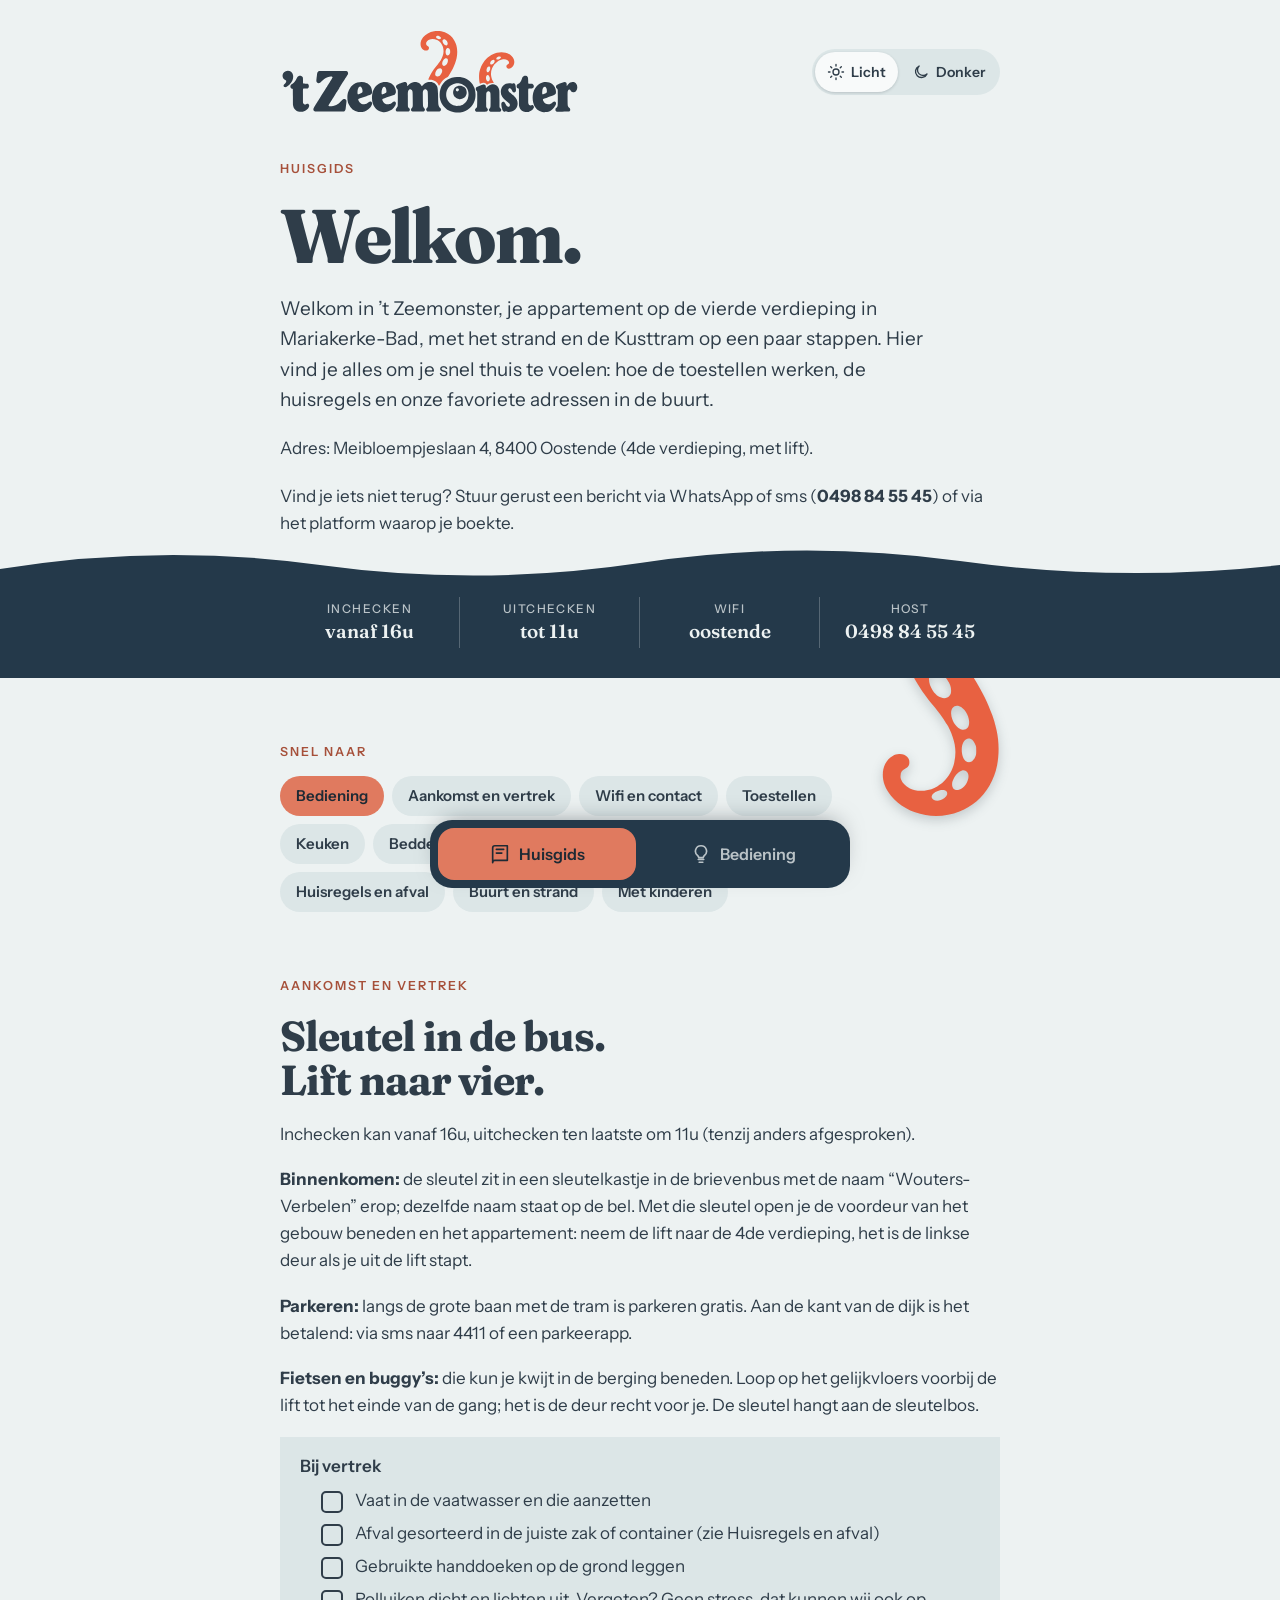
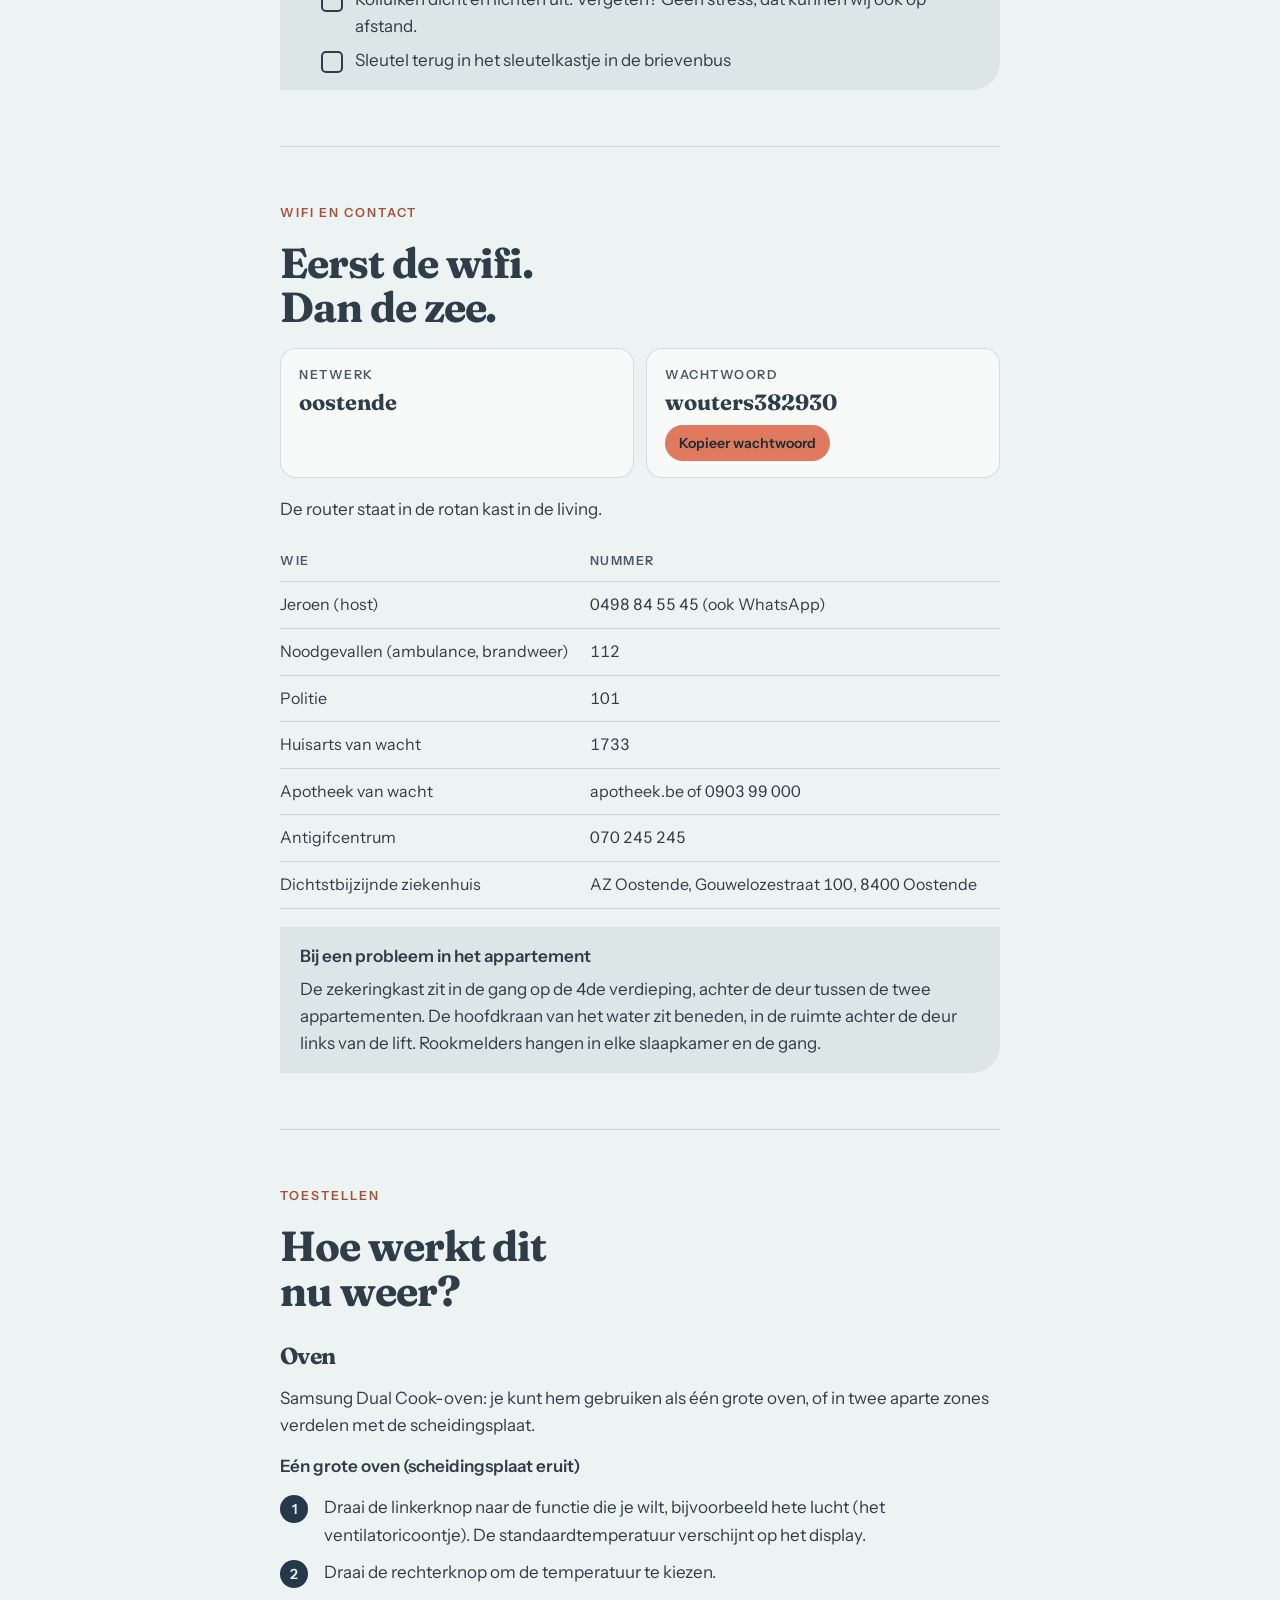
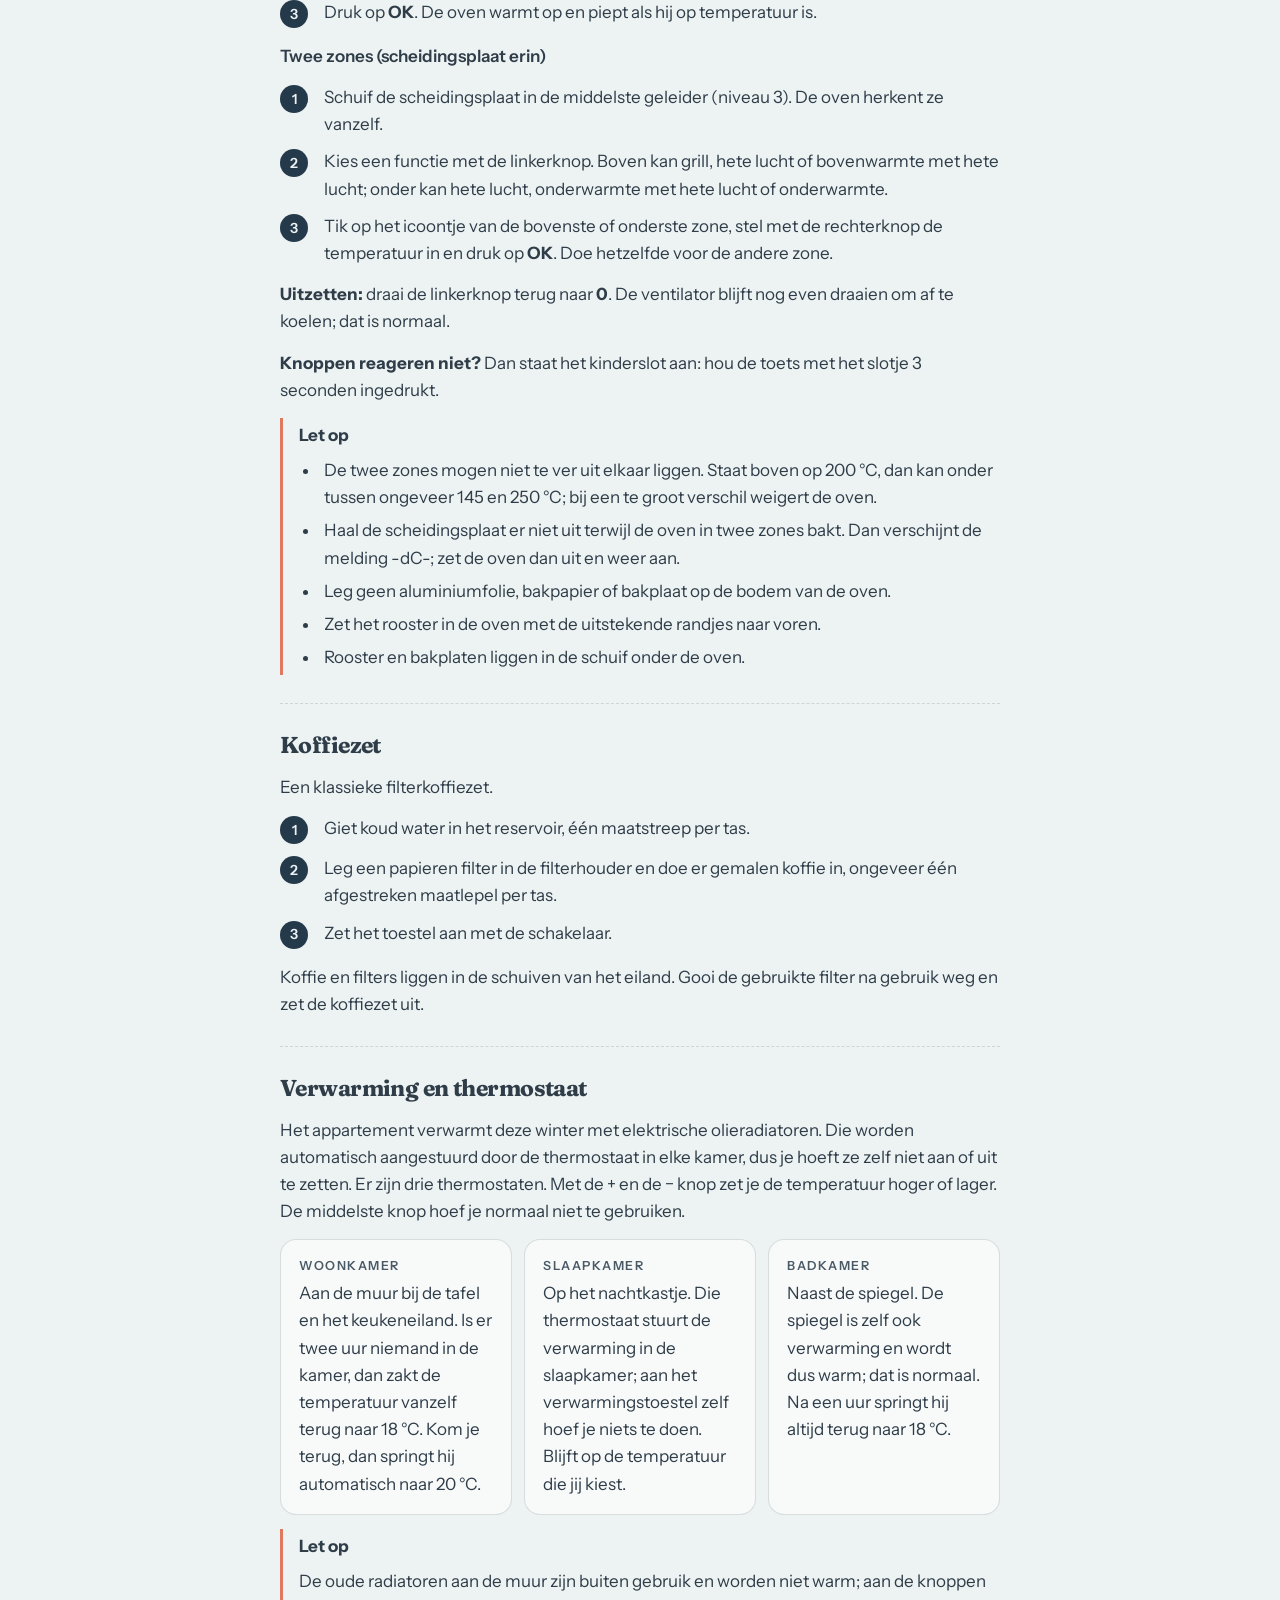
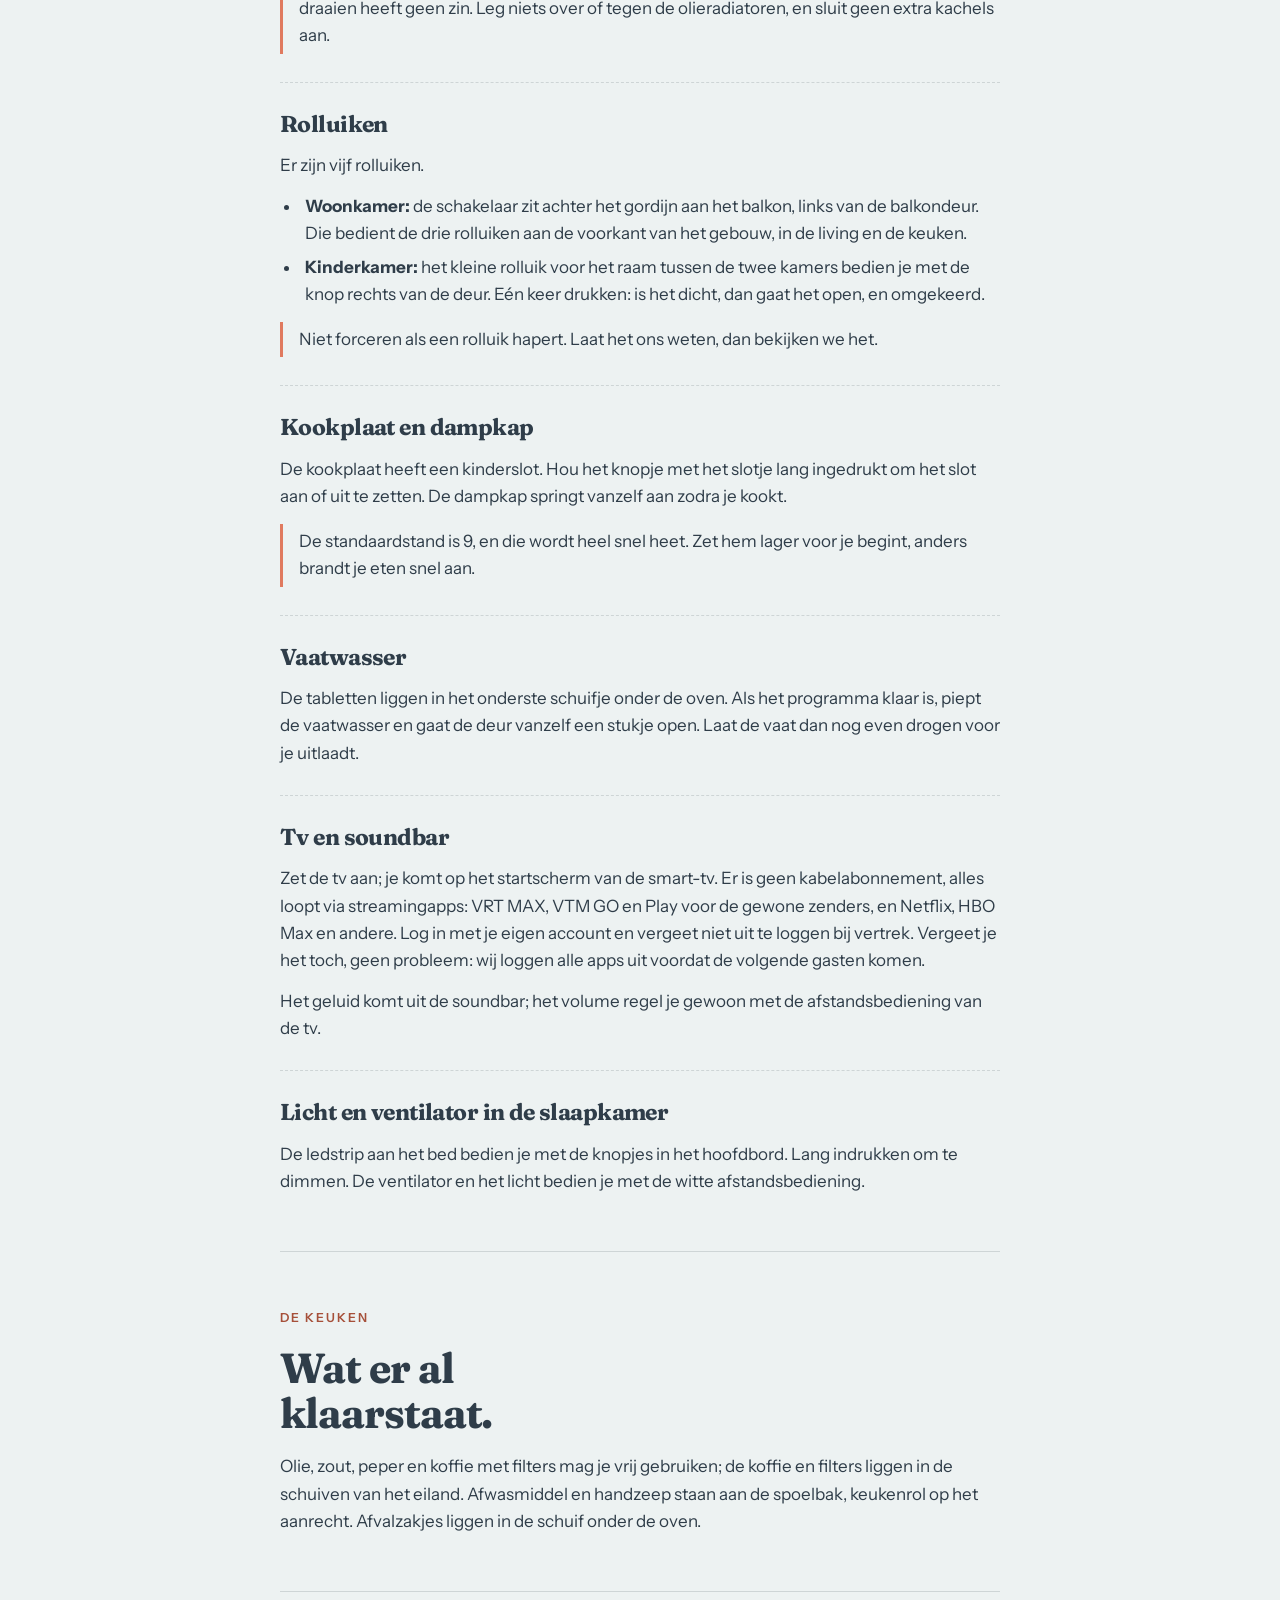
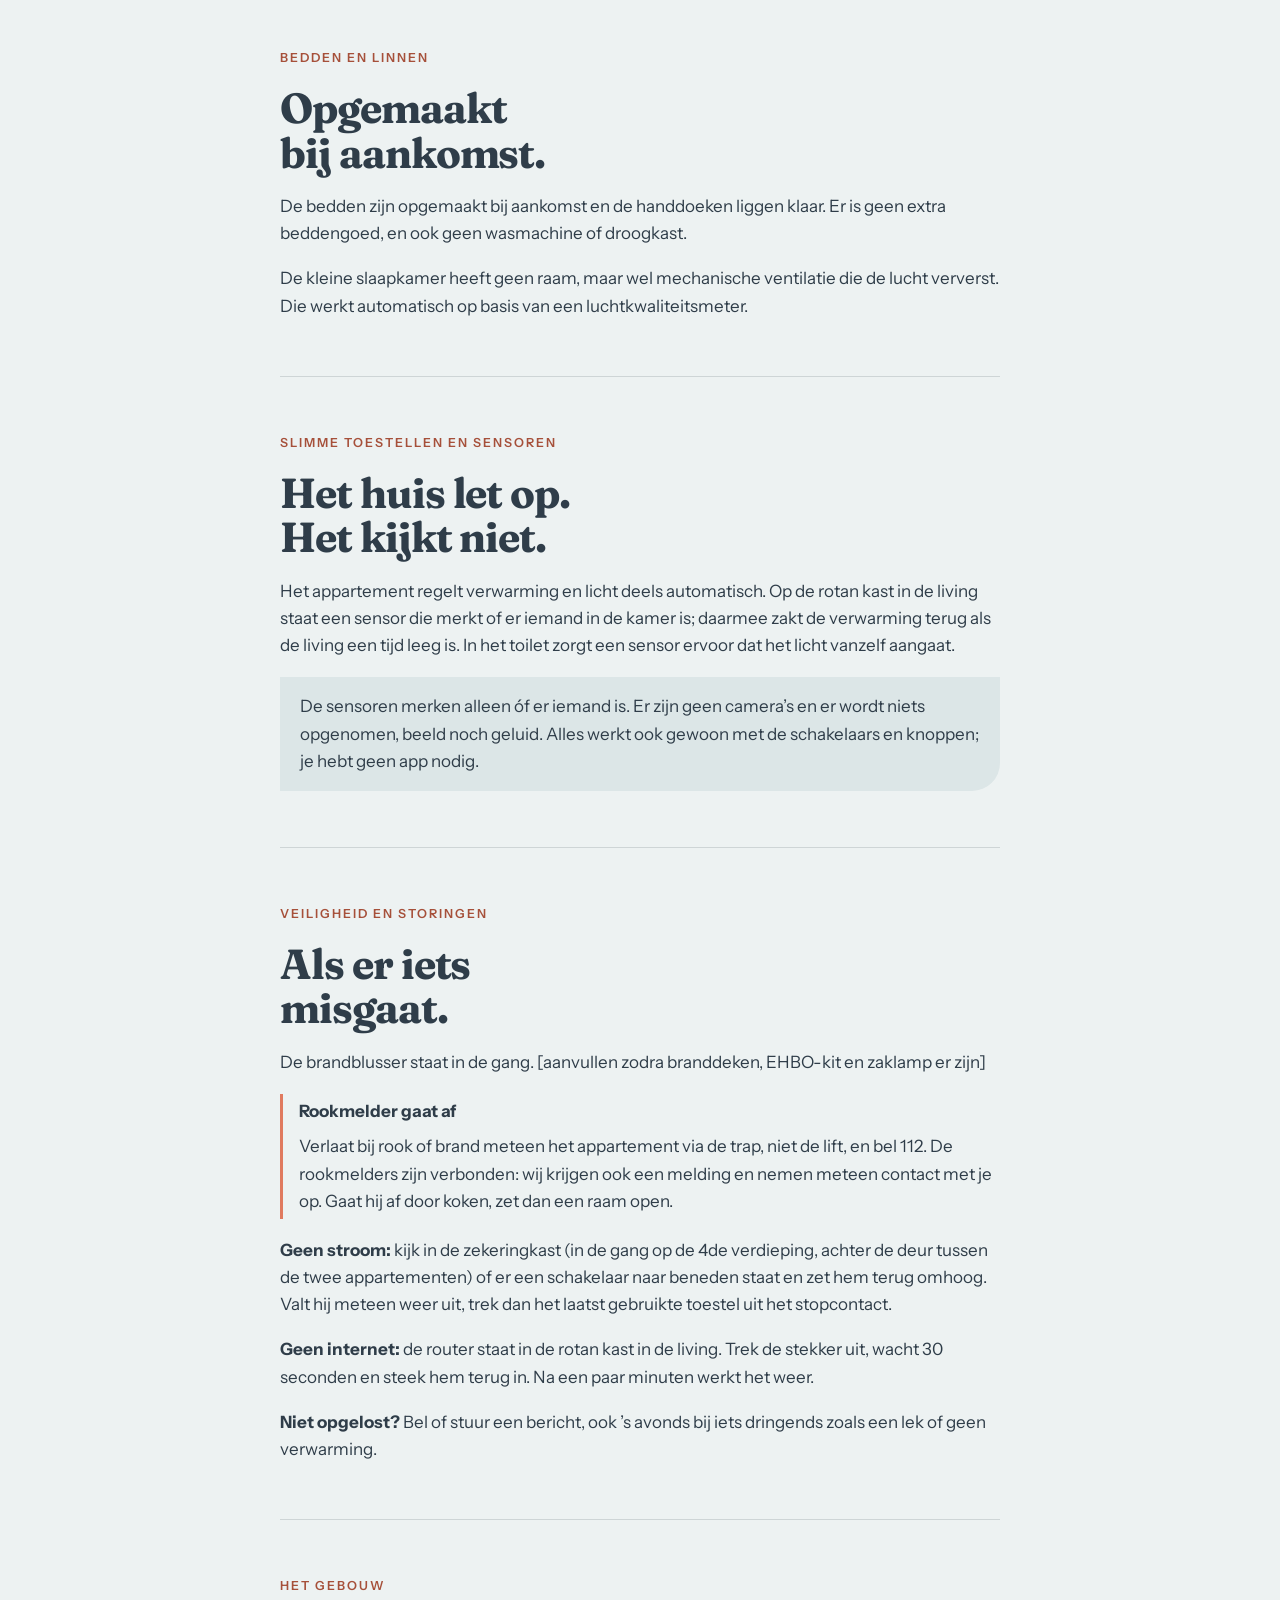
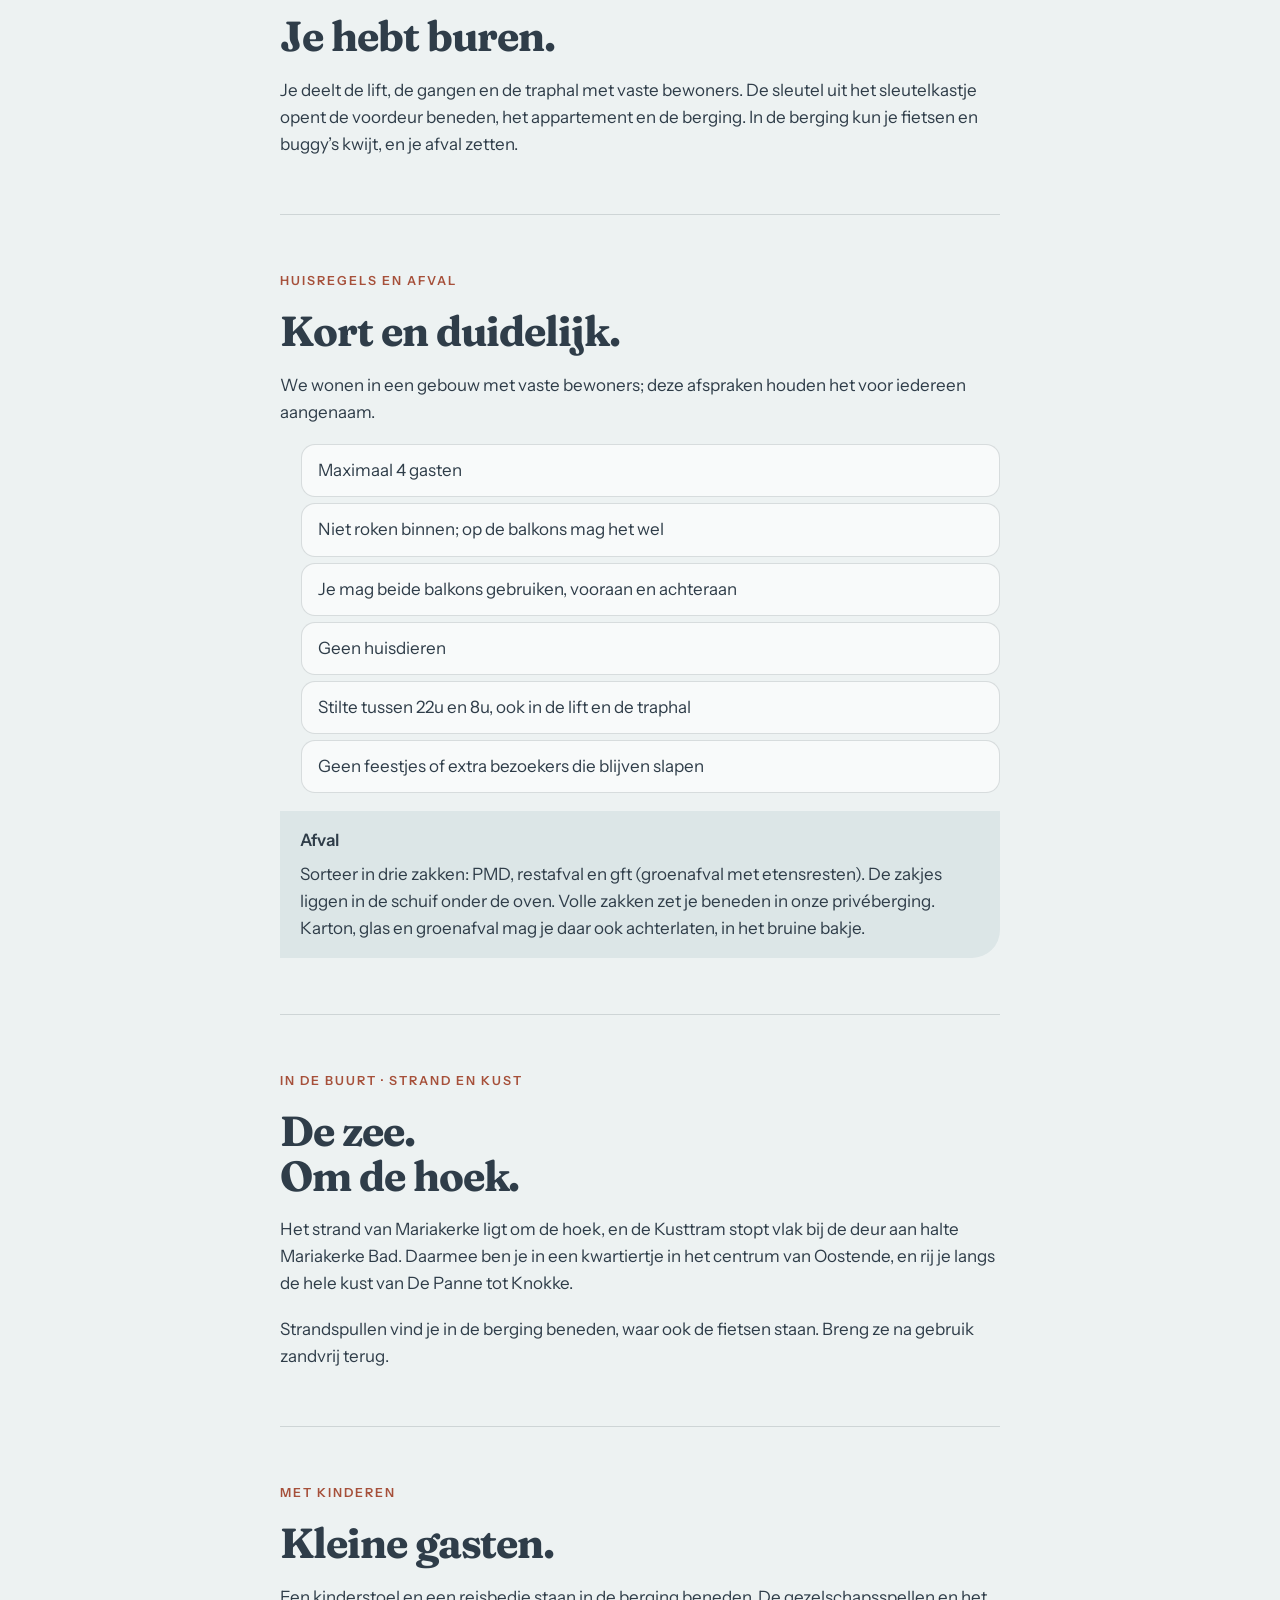
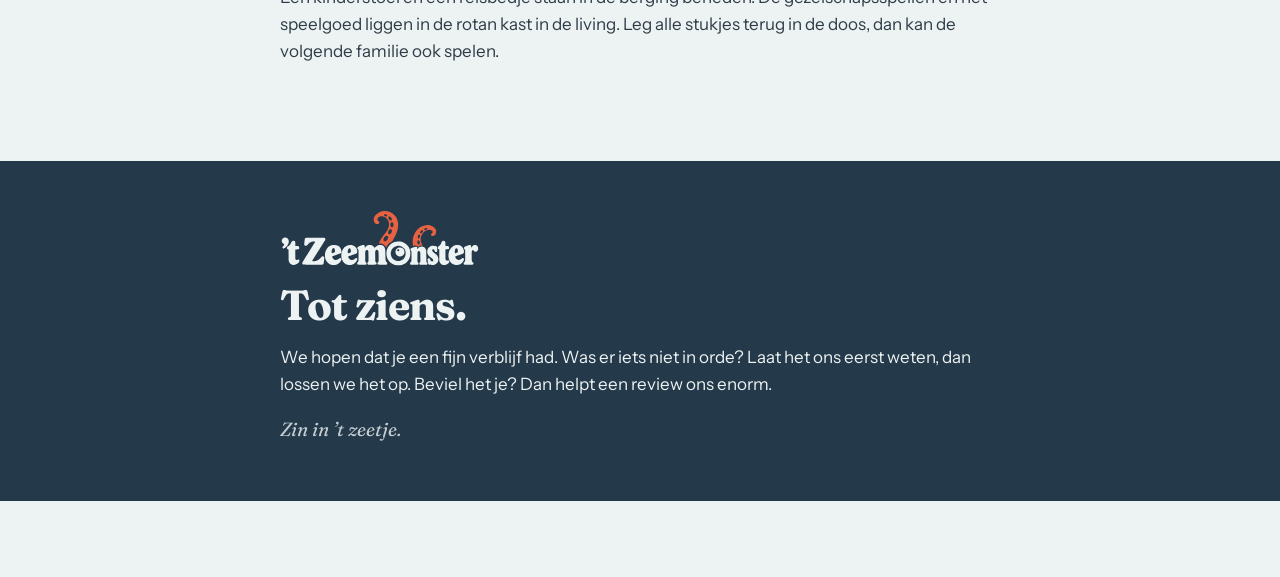
==== commit 3e538a61: "feat: house guide review fixes and a note per room From the review comments on the guide: - name on " ====
--- a/www/huisgids.html
+++ b/www/huisgids.html
@@ -111,6 +111,8 @@
 .room{background:var(--surface);border-radius:22px;padding:16px;display:flex;flex-direction:column;gap:12px}
 .room-head{display:flex;align-items:center;justify-content:space-between;gap:10px}
 .room-head h3{font-size:21px}
+.room-note{display:flex;align-items:center;gap:10px;margin:0;padding:10px 14px;border:1px dashed var(--rule);border-radius:14px;background:var(--tile);font-size:14px;line-height:1.4;color:var(--ink-soft)}
+.room-note .ic{width:22px;height:22px;flex-shrink:0;color:var(--ink-soft)}
 .room-off{min-height:44px;padding:0 14px;border-radius:999px;border:1px solid var(--rule);background:transparent;font-size:14px}
 .grid{display:grid;grid-template-columns:repeat(auto-fill,minmax(min(150px,100%),1fr));gap:10px}
 .tile{position:relative;background:var(--tile);border:1px solid var(--rule);border-radius:16px;min-width:0;display:flex;flex-direction:column}
@@ -231,7 +233,7 @@
   <div class="wrap facts">
     <div><small>Inchecken</small>vanaf 16u</div>
     <div><small>Uitchecken</small>tot 11u</div>
-    <div><small>Wifi</small>zeemonster</div>
+    <div><small>Wifi</small>oostende</div>
     <div><small>Host</small>0498 84 55 45</div>
   </div>
 </div>
@@ -261,7 +263,7 @@
   <p class="label">Aankomst en vertrek</p>
   <h2>Sleutel in de bus.<br>Lift naar vier.</h2>
   <p>Inchecken kan vanaf 16u, uitchecken ten laatste om 11u (tenzij anders afgesproken).</p>
-  <p><b>Binnenkomen:</b> de sleutel zit in een sleutelkastje in de brievenbus met “’t Zeemonster” erop. Met die sleutel open je de voordeur van het gebouw beneden en het appartement: neem de lift naar de 4de verdieping, het is de linkse deur als je uit de lift stapt.</p>
+  <p><b>Binnenkomen:</b> de sleutel zit in een sleutelkastje in de brievenbus met de naam “Wouters-Verbelen” erop; dezelfde naam staat op de bel. Met die sleutel open je de voordeur van het gebouw beneden en het appartement: neem de lift naar de 4de verdieping, het is de linkse deur als je uit de lift stapt.</p>
   <p><b>Parkeren:</b> langs de grote baan met de tram is parkeren gratis. Aan de kant van de dijk is het betalend: via sms naar 4411 of een parkeerapp.</p>
   <p><b>Fietsen en buggy’s:</b> die kun je kwijt in de berging beneden. Loop op het gelijkvloers voorbij de lift tot het einde van de gang; het is de deur recht voor je. De sleutel hangt aan de sleutelbos.</p>
   <div class="note">
@@ -280,8 +282,8 @@
   <p class="label">Wifi en contact</p>
   <h2>Eerst de wifi.<br>Dan de zee.</h2>
   <div class="key">
-    <div><small>Netwerk</small><strong>zeemonster</strong></div>
-    <div><small>Wachtwoord</small><strong>Op de wifi-kaart in de living</strong></div>
+    <div><small>Netwerk</small><strong>oostende</strong></div>
+    <div><small>Wachtwoord</small><strong id="pw">wouters382930</strong><button class="copy" id="copy-pw" type="button">Kopieer wachtwoord</button></div>
   </div>
   <p>De router staat in de rotan kast in de living.</p>
   <div class="tablewrap"><table>
@@ -296,7 +298,7 @@
       <tr><td>Dichtstbijzijnde ziekenhuis</td><td>AZ Oostende, Gouwelozestraat 100, 8400 Oostende</td></tr>
     </tbody>
   </table></div>
-  <div class="note"><b>Bij een probleem in het appartement</b><p>De zekeringkast zit in de gang, boven de deur tussen de twee appartementen. De hoofdkraan van het water zit beneden, in de ruimte achter de deur links van de lift. Rookmelders hangen in elke slaapkamer en de gang.</p></div>
+  <div class="note"><b>Bij een probleem in het appartement</b><p>De zekeringkast zit in de gang op de 4de verdieping, achter de deur tussen de twee appartementen. De hoofdkraan van het water zit beneden, in de ruimte achter de deur links van de lift. Rookmelders hangen in elke slaapkamer en de gang.</p></div>
 </section>
 
 
@@ -345,7 +347,7 @@
 
   <div class="sub">
     <h3>Verwarming en thermostaat</h3>
-    <p>Het appartement verwarmt deze winter met elektrische olieradiatoren. Die worden automatisch aangestuurd door de thermostaat in elke kamer, dus je hoeft ze zelf niet aan of uit te zetten. Er zijn drie thermostaten. Met de + en de − knop zet je de temperatuur hoger of lager.</p>
+    <p>Het appartement verwarmt deze winter met elektrische olieradiatoren. Die worden automatisch aangestuurd door de thermostaat in elke kamer, dus je hoeft ze zelf niet aan of uit te zetten. Er zijn drie thermostaten. Met de + en de − knop zet je de temperatuur hoger of lager. De middelste knop hoef je normaal niet te gebruiken.</p>
     <div class="key">
       <div><small>Woonkamer</small><p>Aan de muur bij de tafel en het keukeneiland. Is er twee uur niemand in de kamer, dan zakt de temperatuur vanzelf terug naar 18 °C. Kom je terug, dan springt hij automatisch naar 20 °C.</p></div>
       <div><small>Slaapkamer</small><p>Op het nachtkastje. Die thermostaat stuurt de verwarming in de slaapkamer; aan het verwarmingstoestel zelf hoef je niets te doen. Blijft op de temperatuur die jij kiest.</p></div>
@@ -372,7 +374,7 @@
 
   <div class="sub">
     <h3>Vaatwasser</h3>
-    <p>De tabletten liggen in het onderste schuifje naast de spoelbak. Als het programma klaar is, piept de vaatwasser en gaat de deur vanzelf een stukje open. Laat de vaat dan nog even drogen voor je uitlaadt.</p>
+    <p>De tabletten liggen in het onderste schuifje onder de oven. Als het programma klaar is, piept de vaatwasser en gaat de deur vanzelf een stukje open. Laat de vaat dan nog even drogen voor je uitlaadt.</p>
   </div>
 
   <div class="sub">
@@ -389,7 +391,7 @@
 
 <section class="s" id="keuken">
   <p class="label">De keuken</p>
-  <h2>Pak maar.</h2>
+  <h2>Wat er al<br>klaarstaat.</h2>
   <p>Olie, zout, peper en koffie met filters mag je vrij gebruiken; de koffie en filters liggen in de schuiven van het eiland. Afwasmiddel en handzeep staan aan de spoelbak, keukenrol op het aanrecht. Afvalzakjes liggen in de schuif onder de oven.</p>
 </section>
 
@@ -403,16 +405,16 @@
 <section class="s" id="slim">
   <p class="label">Slimme toestellen en sensoren</p>
   <h2>Het huis let op.<br>Het kijkt niet.</h2>
-  <p>Het appartement regelt verwarming en licht deels automatisch. In de rotan kast in de living zit een sensor die merkt of er iemand in de kamer is; daarmee zakt de verwarming terug als de living een tijd leeg is. In het toilet zorgt een sensor ervoor dat het licht vanzelf aangaat.</p>
+  <p>Het appartement regelt verwarming en licht deels automatisch. Op de rotan kast in de living staat een sensor die merkt of er iemand in de kamer is; daarmee zakt de verwarming terug als de living een tijd leeg is. In het toilet zorgt een sensor ervoor dat het licht vanzelf aangaat.</p>
   <div class="note"><p>De sensoren merken alleen óf er iemand is. Er zijn geen camera’s en er wordt niets opgenomen, beeld noch geluid. Alles werkt ook gewoon met de schakelaars en knoppen; je hebt geen app nodig.</p></div>
 </section>
 
 <section class="s" id="veiligheid">
   <p class="label">Veiligheid en storingen</p>
-  <h2>Als er iets<br>stilvalt.</h2>
+  <h2>Als er iets<br>misgaat.</h2>
   <p>De brandblusser staat in de gang. [aanvullen zodra branddeken, EHBO-kit en zaklamp er zijn]</p>
   <div class="warn"><b>Rookmelder gaat af</b><p>Verlaat bij rook of brand meteen het appartement via de trap, niet de lift, en bel 112. De rookmelders zijn verbonden: wij krijgen ook een melding en nemen meteen contact met je op. Gaat hij af door koken, zet dan een raam open.</p></div>
-  <p><b>Geen stroom:</b> kijk in de zekeringkast (in de gang, boven de deur tussen de twee appartementen) of er een schakelaar naar beneden staat en zet hem terug omhoog. Valt hij meteen weer uit, trek dan het laatst gebruikte toestel uit het stopcontact.</p>
+  <p><b>Geen stroom:</b> kijk in de zekeringkast (in de gang op de 4de verdieping, achter de deur tussen de twee appartementen) of er een schakelaar naar beneden staat en zet hem terug omhoog. Valt hij meteen weer uit, trek dan het laatst gebruikte toestel uit het stopcontact.</p>
   <p><b>Geen internet:</b> de router staat in de rotan kast in de living. Trek de stekker uit, wacht 30 seconden en steek hem terug in. Na een paar minuten werkt het weer.</p>
   <p><b>Niet opgelost?</b> Bel of stuur een bericht, ook ’s avonds bij iets dringends zoals een lek of geen verwarming.</p>
 </section>
@@ -435,7 +437,7 @@
     <li>Stilte tussen 22u en 8u, ook in de lift en de traphal</li>
     <li>Geen feestjes of extra bezoekers die blijven slapen</li>
   </ul>
-  <div class="note"><b>Afval</b><p>Sorteer in drie zakken: PMD, restafval en gft (groenafval met etensresten). De zakjes liggen in de schuif onder de oven. Volle zakken zet je beneden in onze privéberging. Daar staan ook bakken voor papier, glas en groenafval.</p></div>
+  <div class="note"><b>Afval</b><p>Sorteer in drie zakken: PMD, restafval en gft (groenafval met etensresten). De zakjes liggen in de schuif onder de oven. Volle zakken zet je beneden in onze privéberging. Karton, glas en groenafval mag je daar ook achterlaten, in het bruine bakje.</p></div>
 </section>
 
 <section class="s" id="buurt">
@@ -494,6 +496,13 @@
 </nav>
 
 <script>
+document.getElementById('copy-pw').addEventListener('click',function(){
+  var b=this,t=document.getElementById('pw').textContent;
+  function sel(){var r=document.createRange();r.selectNodeContents(document.getElementById('pw'));var s=getSelection();s.removeAllRanges();s.addRange(r);b.textContent='Geselecteerd, kopieer met je toestel';}
+  try{navigator.clipboard.writeText(t).then(function(){b.textContent='Gekopieerd';setTimeout(function(){b.textContent='Kopieer wachtwoord'},2000)},sel)}catch(e){sel()}
+});
+</script>
+<script>
 /* ================= Teksten — de toestellen zelf komen van /api/gastpagina/config ================= */
 const TEXT = {
   scenes: {
@@ -513,7 +522,7 @@
         covers: [P("living", "keukenkant", "Keukenkant"), P("living", "zeekant", "Zeekant")], climate: P("living", "warmte", "Warmte living") },
       { key: "keuken", name: "Keuken", lights: [L("keuken", "spots", "Spots", true), L("keuken", "ledstrip", "Ledstrip", true), L("keuken", "aanrecht", "Aanrecht")],
         covers: [P("keuken", "rolluik", "Rolluik keuken")], climate: null },
-      { key: "slaapkamer", name: "Slaapkamer", lights: [L("slaapkamer", "led_bed", "Led bed", true), L("slaapkamer", "led_muur", "Led muur", true), L("slaapkamer", "led_raam", "Led raam", true), L("slaapkamer", "lamp_raam", "Lamp raam", true)],
+      { key: "slaapkamer", name: "Slaapkamer", note: "De ventilator en het licht aan het plafond bedien je met de witte afstandsbediening.", lights: [L("slaapkamer", "led_bed", "Led bed", true), L("slaapkamer", "led_muur", "Nachtkastje muurkant", true), L("slaapkamer", "led_raam", "Nachtkastje raamkant", true), L("slaapkamer", "lamp_raam", "Licht gangtje", true)],
         covers: [], climate: P("slaapkamer", "warmte", "Warmte slaapkamer") },
       { key: "slaapkamer2", name: "Slaapkamer 2", lights: [L("slaapkamer2", "licht", "Licht", true)], covers: [P("slaapkamer2", "rolluik", "Rolluik")], climate: null },
       { key: "badkamer", name: "Badkamer", lights: [L("badkamer", "plafond", "Plafond"), L("badkamer", "spiegel", "Spiegel")], covers: [], climate: P("badkamer", "warmte", "Warmte badkamer") },
@@ -744,7 +753,8 @@
     radio: '<rect x="3" y="8" width="18" height="12" rx="3"/><path d="m7 8 10-5M16 14h.01M8 12h4M8 16h4"/>',
     moon: '<path d="M20 14.5A8 8 0 1 1 9.5 4 6.5 6.5 0 0 0 20 14.5Z"/>',
     power: '<path d="M12 3v9M6.3 7a8 8 0 1 0 11.4 0"/>',
-    key: '<circle cx="8" cy="15" r="4"/><path d="m11 12 9-9M17 6l3 3M14 9l2 2"/>'
+    key: '<circle cx="8" cy="15" r="4"/><path d="m11 12 9-9M17 6l3 3M14 9l2 2"/>',
+    remote: '<rect x="8" y="2" width="8" height="20" rx="3"/><path d="M12 6.5h.01M10.5 11h3M10.5 14h3M10.5 17h3"/>'
   };
   const esc = s => String(s).replace(/[&<>"]/g, c => ({ "&": "&amp;", "<": "&lt;", ">": "&gt;", '"': "&quot;" }[c]));
   const fmt = t => typeof t === "number" ? (Math.round(t * 2) / 2).toLocaleString("nl-BE", { minimumFractionDigits: 1 }) : "–";
@@ -832,7 +842,7 @@
       return `<button type="button" class="ctl-btn" data-scene="${esc(k)}" aria-label="${esc(t.title)}: ${esc(t.detail)}">${svg(IC[t.icon] || IC.power)}<span><span class="t">${esc(t.title)}</span><br><span class="d">${esc(t.detail)}</span></span></button>`; }).join("")}</div>` : "";
     h += `<div class="rooms">`;
     rooms().forEach((r, ri) => {
-      h += `<div class="room"><div class="room-head"><h3>${esc(r.name)}</h3>${r.lights.length ? `<button type="button" class="ctl-btn room-off" data-roomoff="${ri}">Alles uit hier</button>` : ""}</div><div class="grid">`;
+      h += `<div class="room"><div class="room-head"><h3>${esc(r.name)}</h3>${r.lights.length ? `<button type="button" class="ctl-btn room-off" data-roomoff="${ri}">Alles uit hier</button>` : ""}</div>${r.note ? `<p class="room-note">${svg(IC.remote)}<span>${esc(r.note)}</span></p>` : ""}<div class="grid">`;
       r.lights.forEach(l => {
         h += `<div class="tile light" data-e="${esc(l.id)}"><button type="button" class="ctl-btn main" data-light="${esc(l.id)}" aria-pressed="false"><span class="dot"></span>${svg(IC.bulb)}<span><span class="lbl">${esc(l.label)}</span><br><span class="st">Uit</span></span></button>`
           + (l.dimmable ? `<div class="dimrow"><input type="range" min="10" max="100" step="5" data-dim="${esc(l.id)}" aria-label="Helderheid ${esc(r.name)} ${esc(l.label)}"><output></output></div>` : "") + `</div>`;
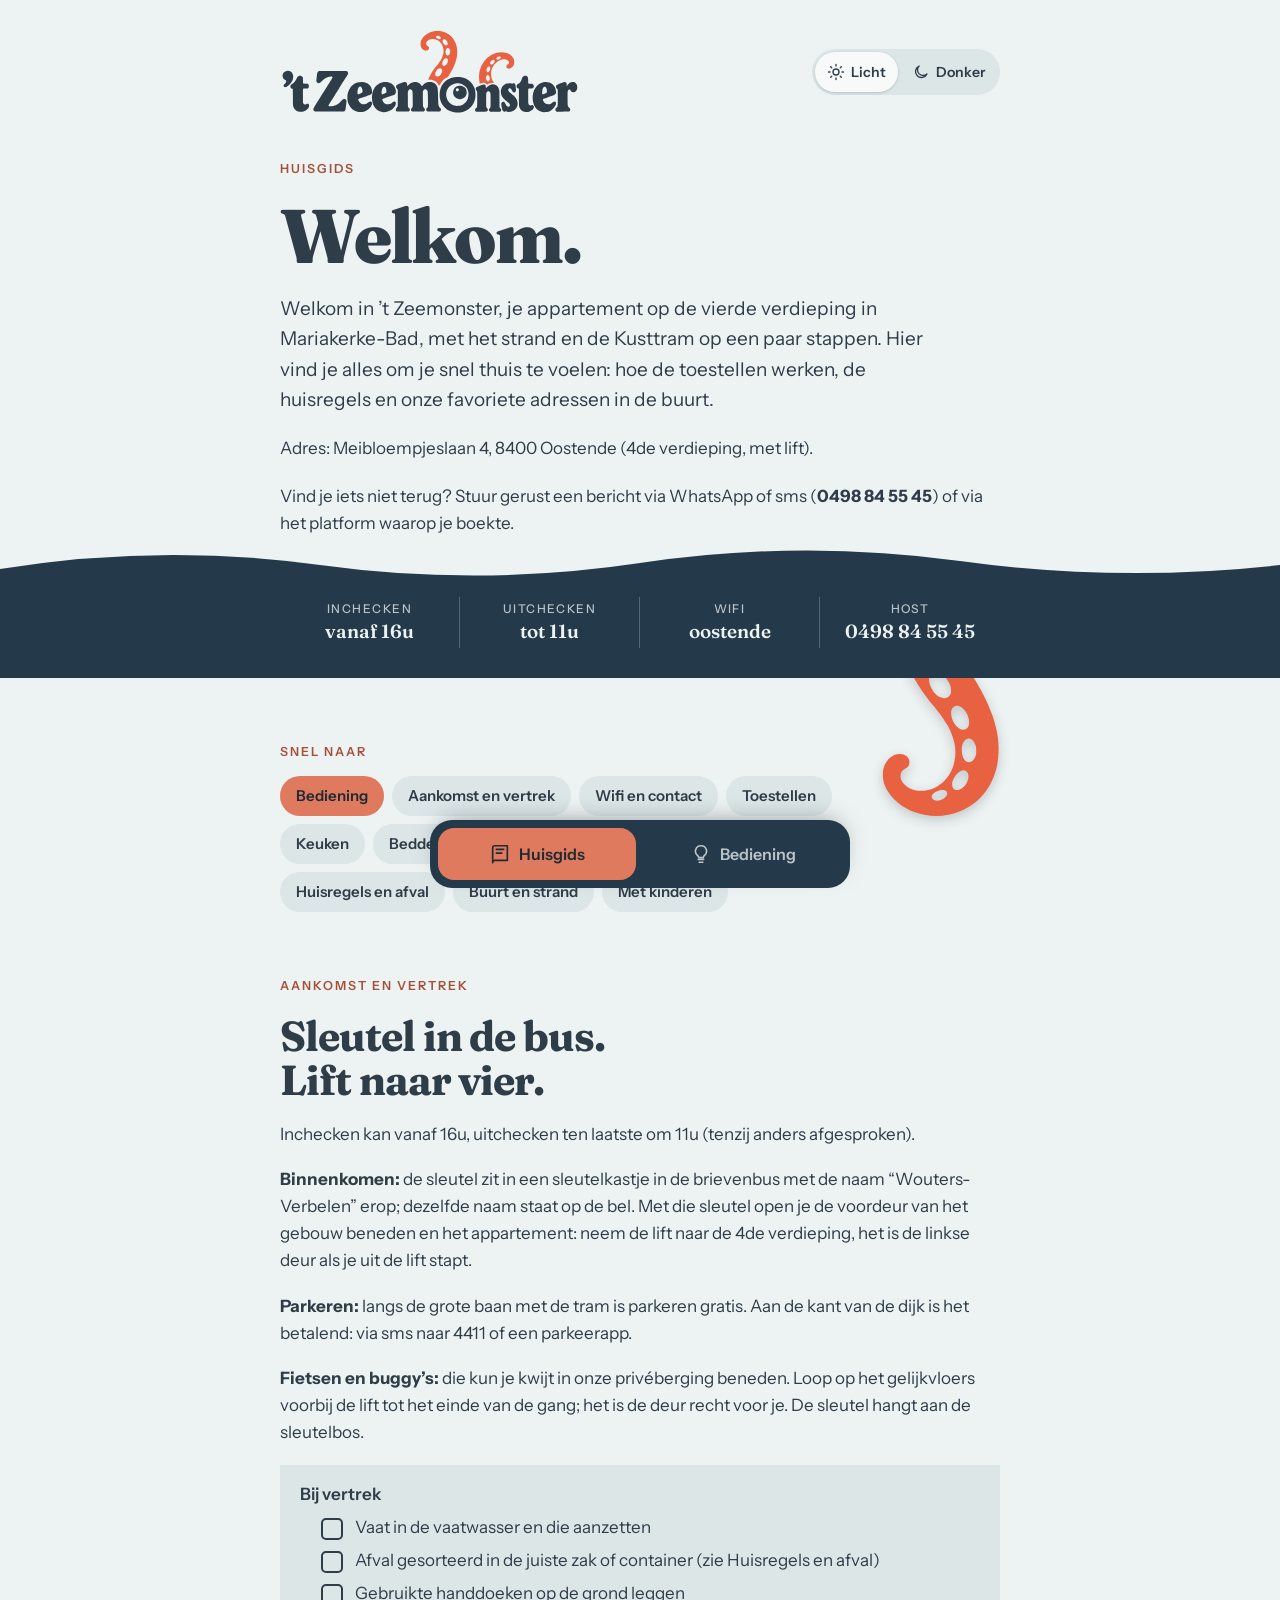
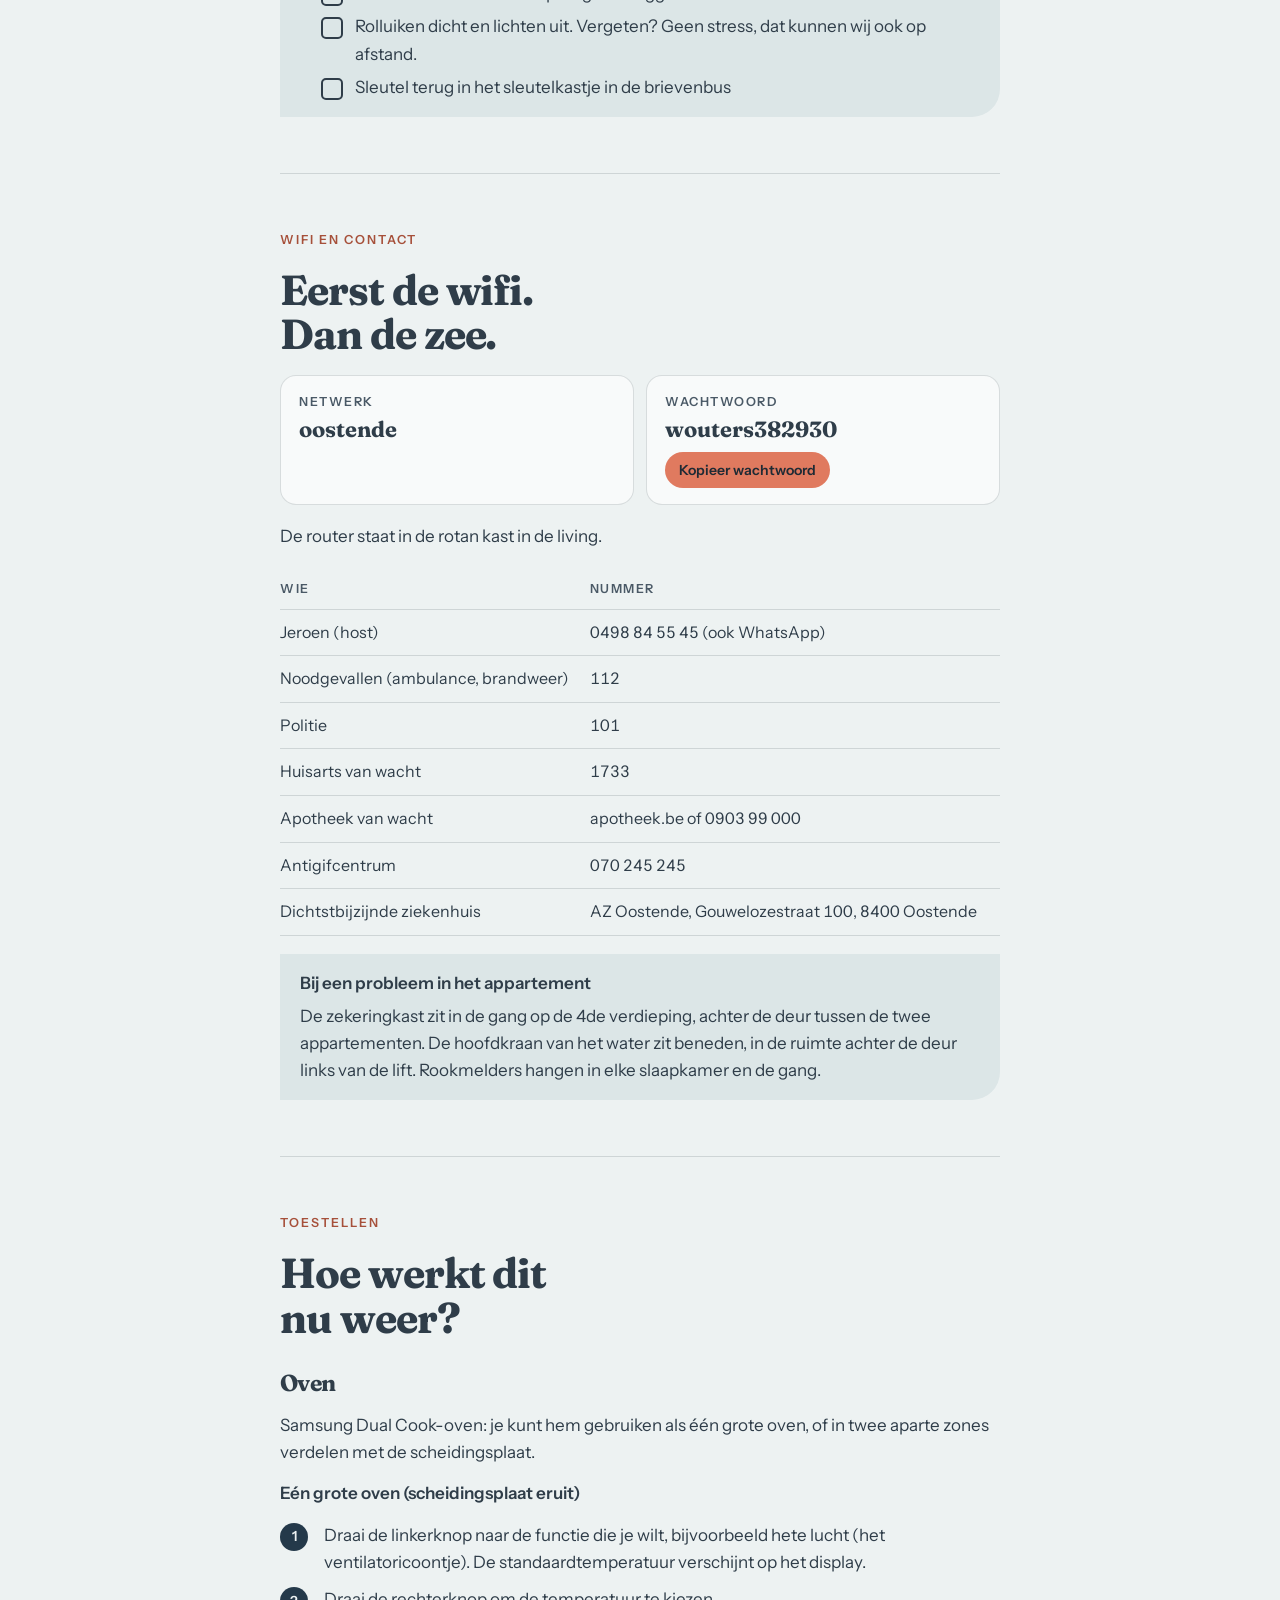
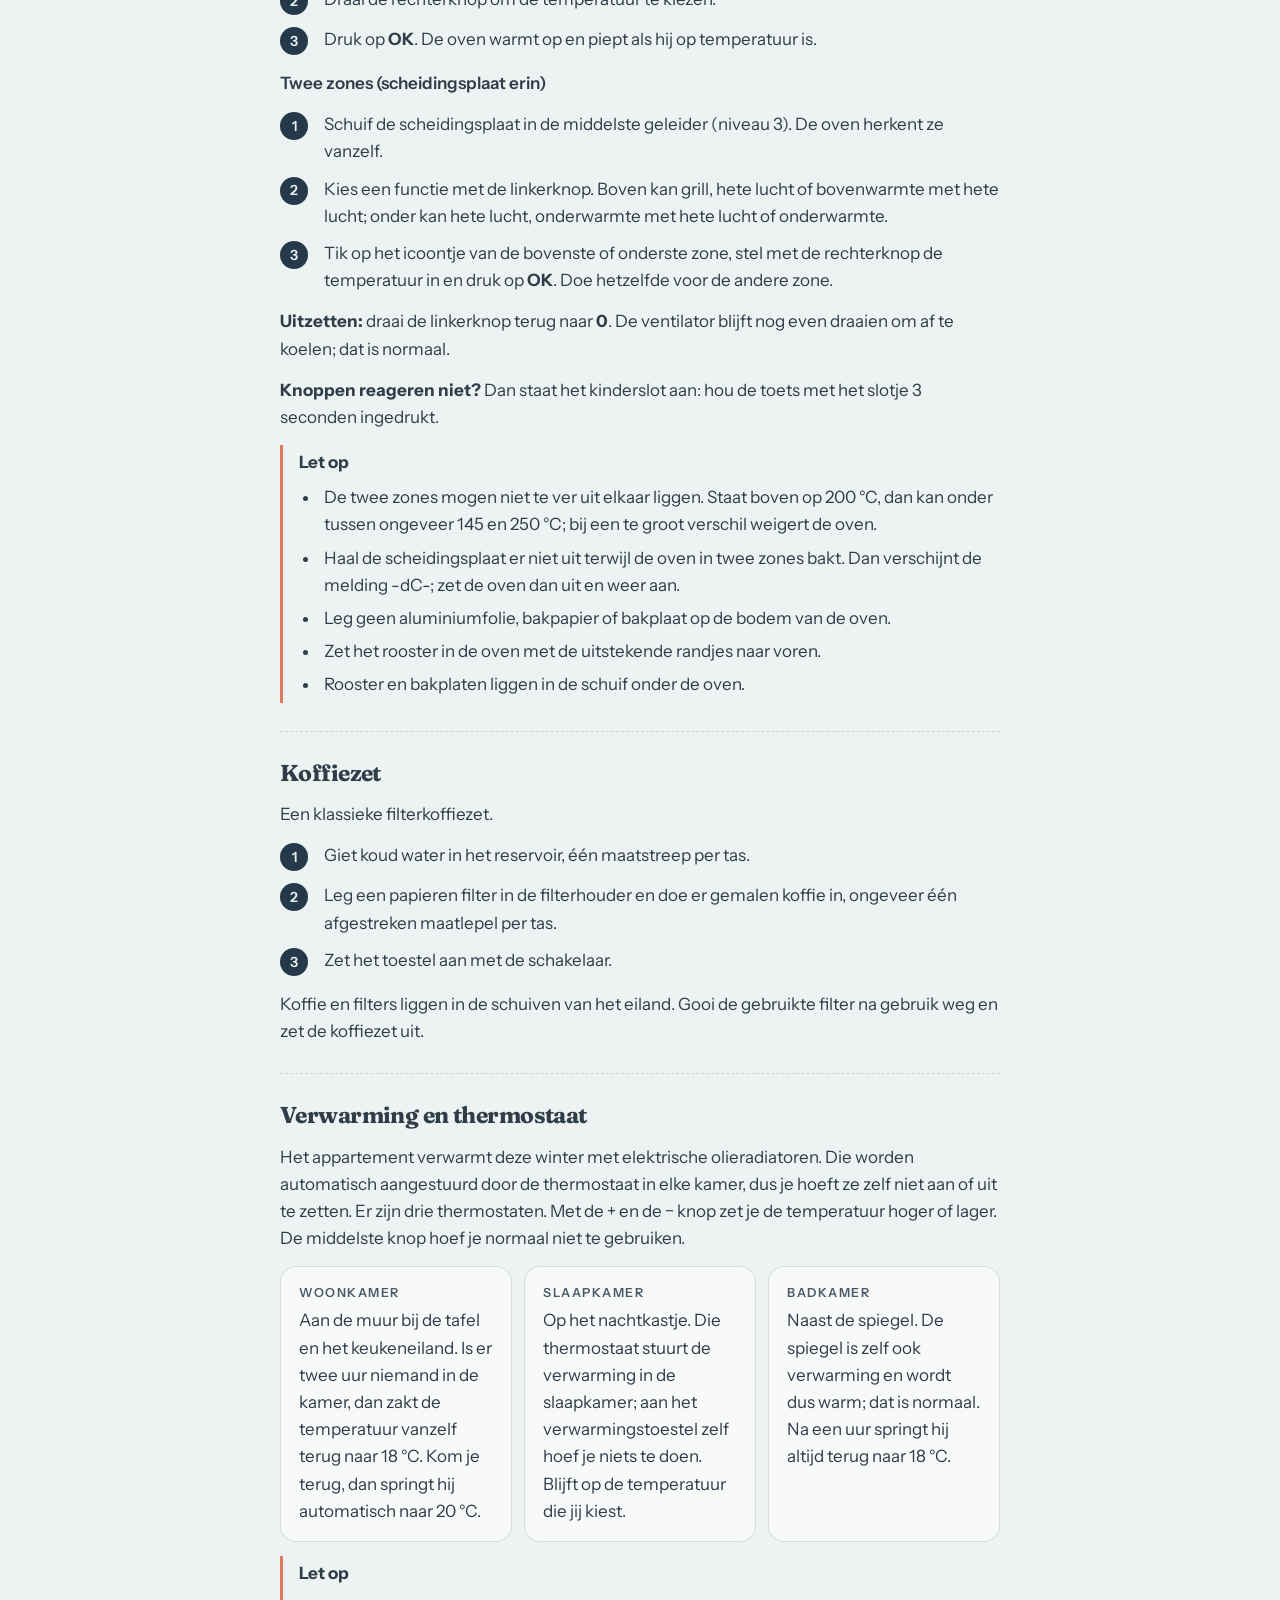
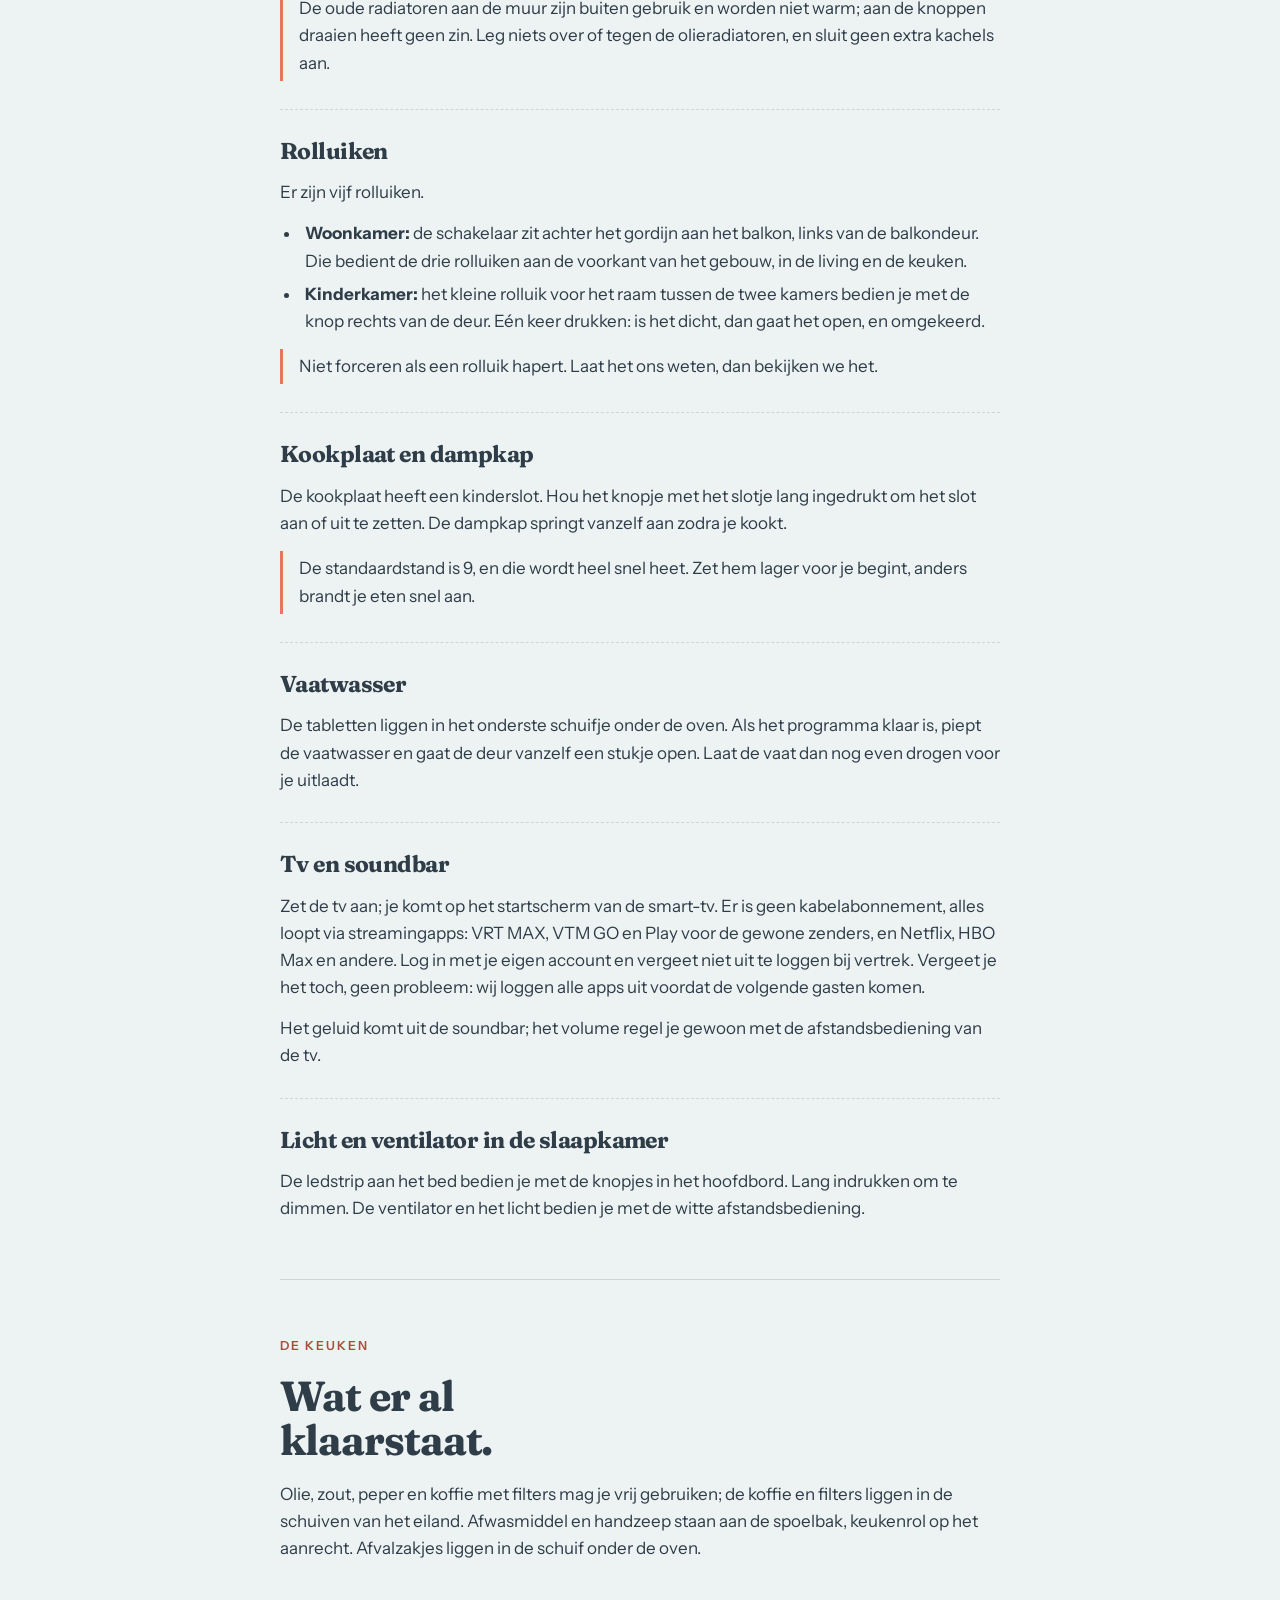
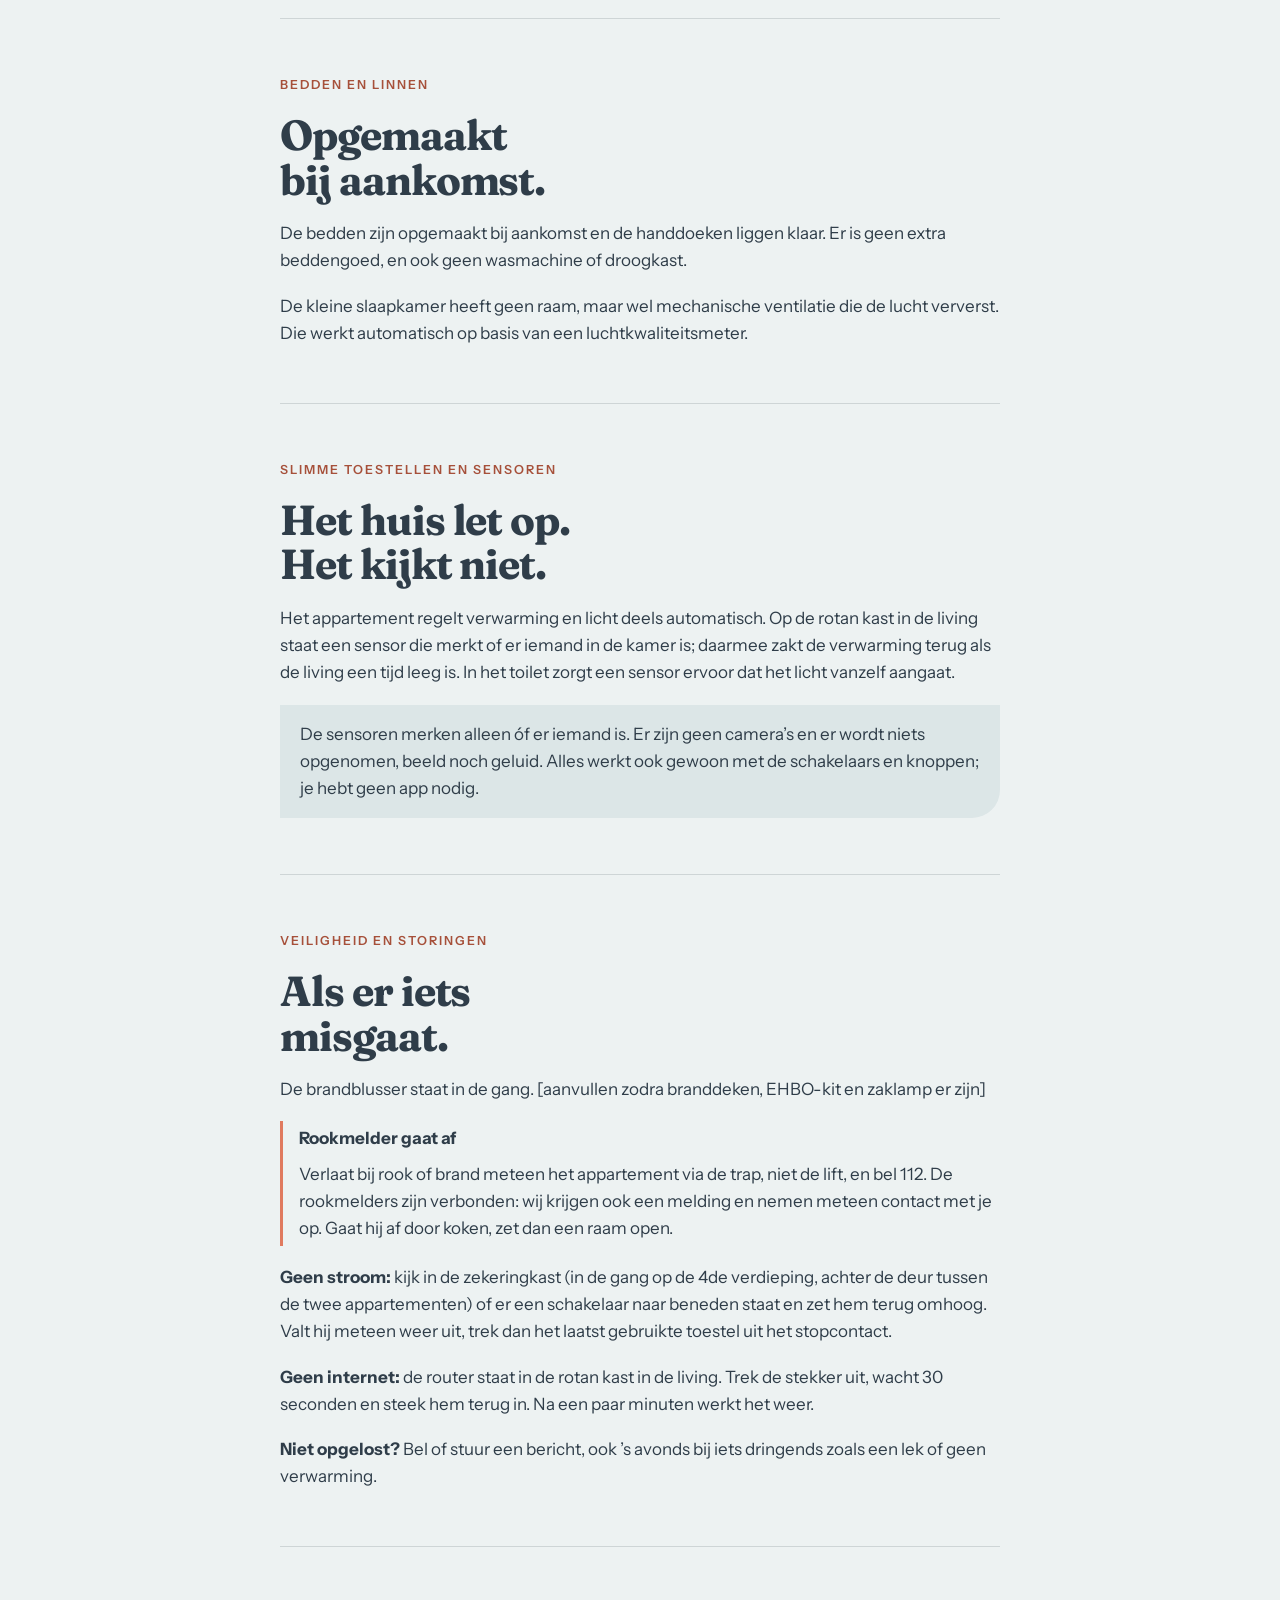
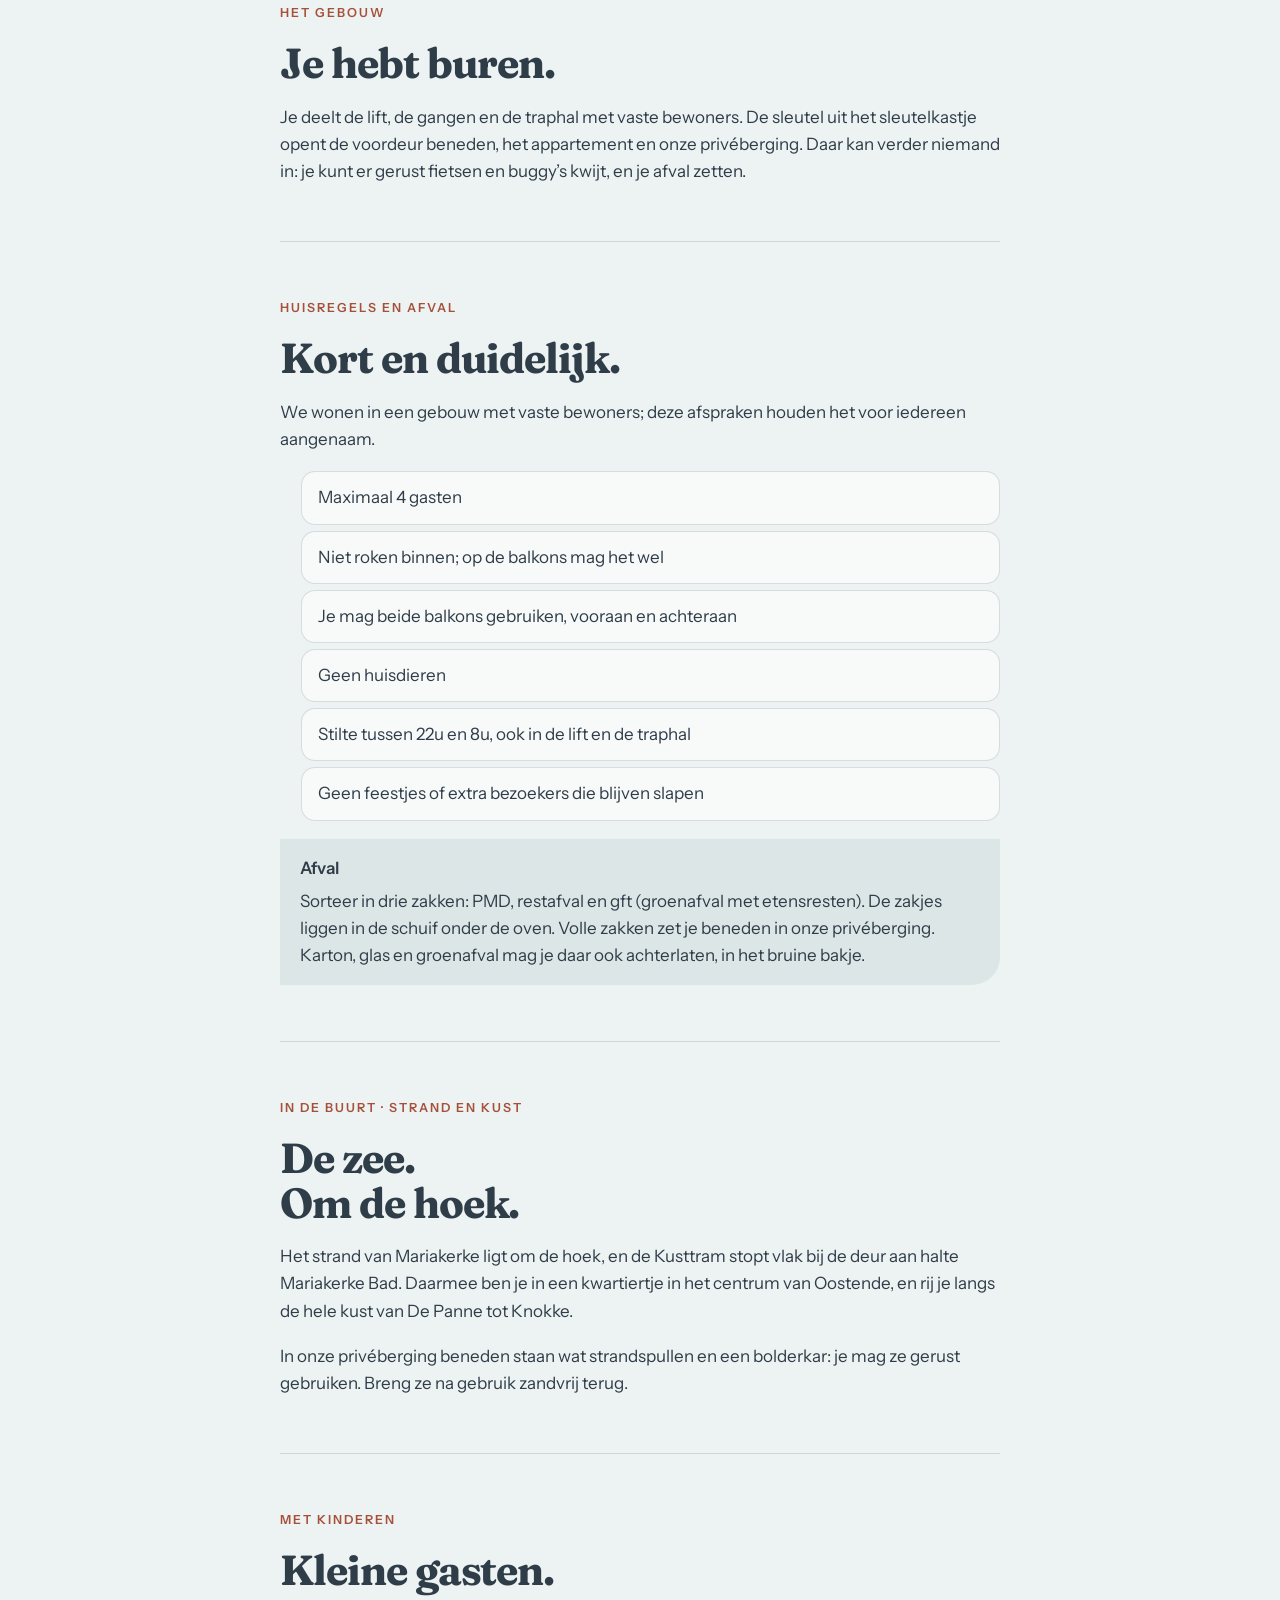
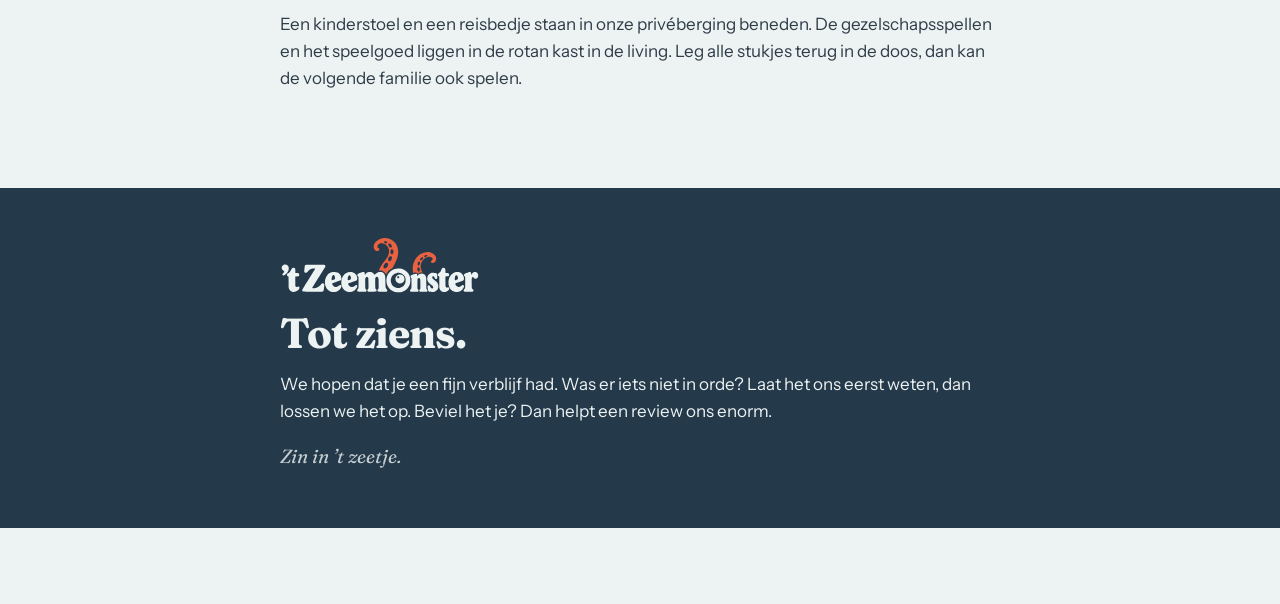
==== commit aa075e30: "docs: owner-codes requirements; guide mentions the private storage room - docs/requirements-eigenaar" ====
--- a/www/huisgids.html
+++ b/www/huisgids.html
@@ -265,7 +265,7 @@
   <p>Inchecken kan vanaf 16u, uitchecken ten laatste om 11u (tenzij anders afgesproken).</p>
   <p><b>Binnenkomen:</b> de sleutel zit in een sleutelkastje in de brievenbus met de naam “Wouters-Verbelen” erop; dezelfde naam staat op de bel. Met die sleutel open je de voordeur van het gebouw beneden en het appartement: neem de lift naar de 4de verdieping, het is de linkse deur als je uit de lift stapt.</p>
   <p><b>Parkeren:</b> langs de grote baan met de tram is parkeren gratis. Aan de kant van de dijk is het betalend: via sms naar 4411 of een parkeerapp.</p>
-  <p><b>Fietsen en buggy’s:</b> die kun je kwijt in de berging beneden. Loop op het gelijkvloers voorbij de lift tot het einde van de gang; het is de deur recht voor je. De sleutel hangt aan de sleutelbos.</p>
+  <p><b>Fietsen en buggy’s:</b> die kun je kwijt in onze privéberging beneden. Loop op het gelijkvloers voorbij de lift tot het einde van de gang; het is de deur recht voor je. De sleutel hangt aan de sleutelbos.</p>
   <div class="note">
     <b>Bij vertrek</b>
     <ul class="check">
@@ -422,7 +422,7 @@
 <section class="s" id="gebouw">
   <p class="label">Het gebouw</p>
   <h2>Je hebt buren.</h2>
-  <p>Je deelt de lift, de gangen en de traphal met vaste bewoners. De sleutel uit het sleutelkastje opent de voordeur beneden, het appartement en de berging. In de berging kun je fietsen en buggy’s kwijt, en je afval zetten.</p>
+  <p>Je deelt de lift, de gangen en de traphal met vaste bewoners. De sleutel uit het sleutelkastje opent de voordeur beneden, het appartement en onze privéberging. Daar kan verder niemand in: je kunt er gerust fietsen en buggy’s kwijt, en je afval zetten.</p>
 </section>
 
 <section class="s" id="huisregels">
@@ -444,13 +444,13 @@
   <p class="label">In de buurt · strand en kust</p>
   <h2>De zee.<br>Om de hoek.</h2>
   <p>Het strand van Mariakerke ligt om de hoek, en de Kusttram stopt vlak bij de deur aan halte Mariakerke Bad. Daarmee ben je in een kwartiertje in het centrum van Oostende, en rij je langs de hele kust van De Panne tot Knokke.</p>
-  <p>Strandspullen vind je in de berging beneden, waar ook de fietsen staan. Breng ze na gebruik zandvrij terug.</p>
+  <p>In onze privéberging beneden staan wat strandspullen en een bolderkar: je mag ze gerust gebruiken. Breng ze na gebruik zandvrij terug.</p>
 </section>
 
 <section class="s" id="kinderen">
   <p class="label">Met kinderen</p>
   <h2>Kleine gasten.</h2>
-  <p>Een kinderstoel en een reisbedje staan in de berging beneden. De gezelschapsspellen en het speelgoed liggen in de rotan kast in de living. Leg alle stukjes terug in de doos, dan kan de volgende familie ook spelen.</p>
+  <p>Een kinderstoel en een reisbedje staan in onze privéberging beneden. De gezelschapsspellen en het speelgoed liggen in de rotan kast in de living. Leg alle stukjes terug in de doos, dan kan de volgende familie ook spelen.</p>
 </section>
 </main>
 </div>
